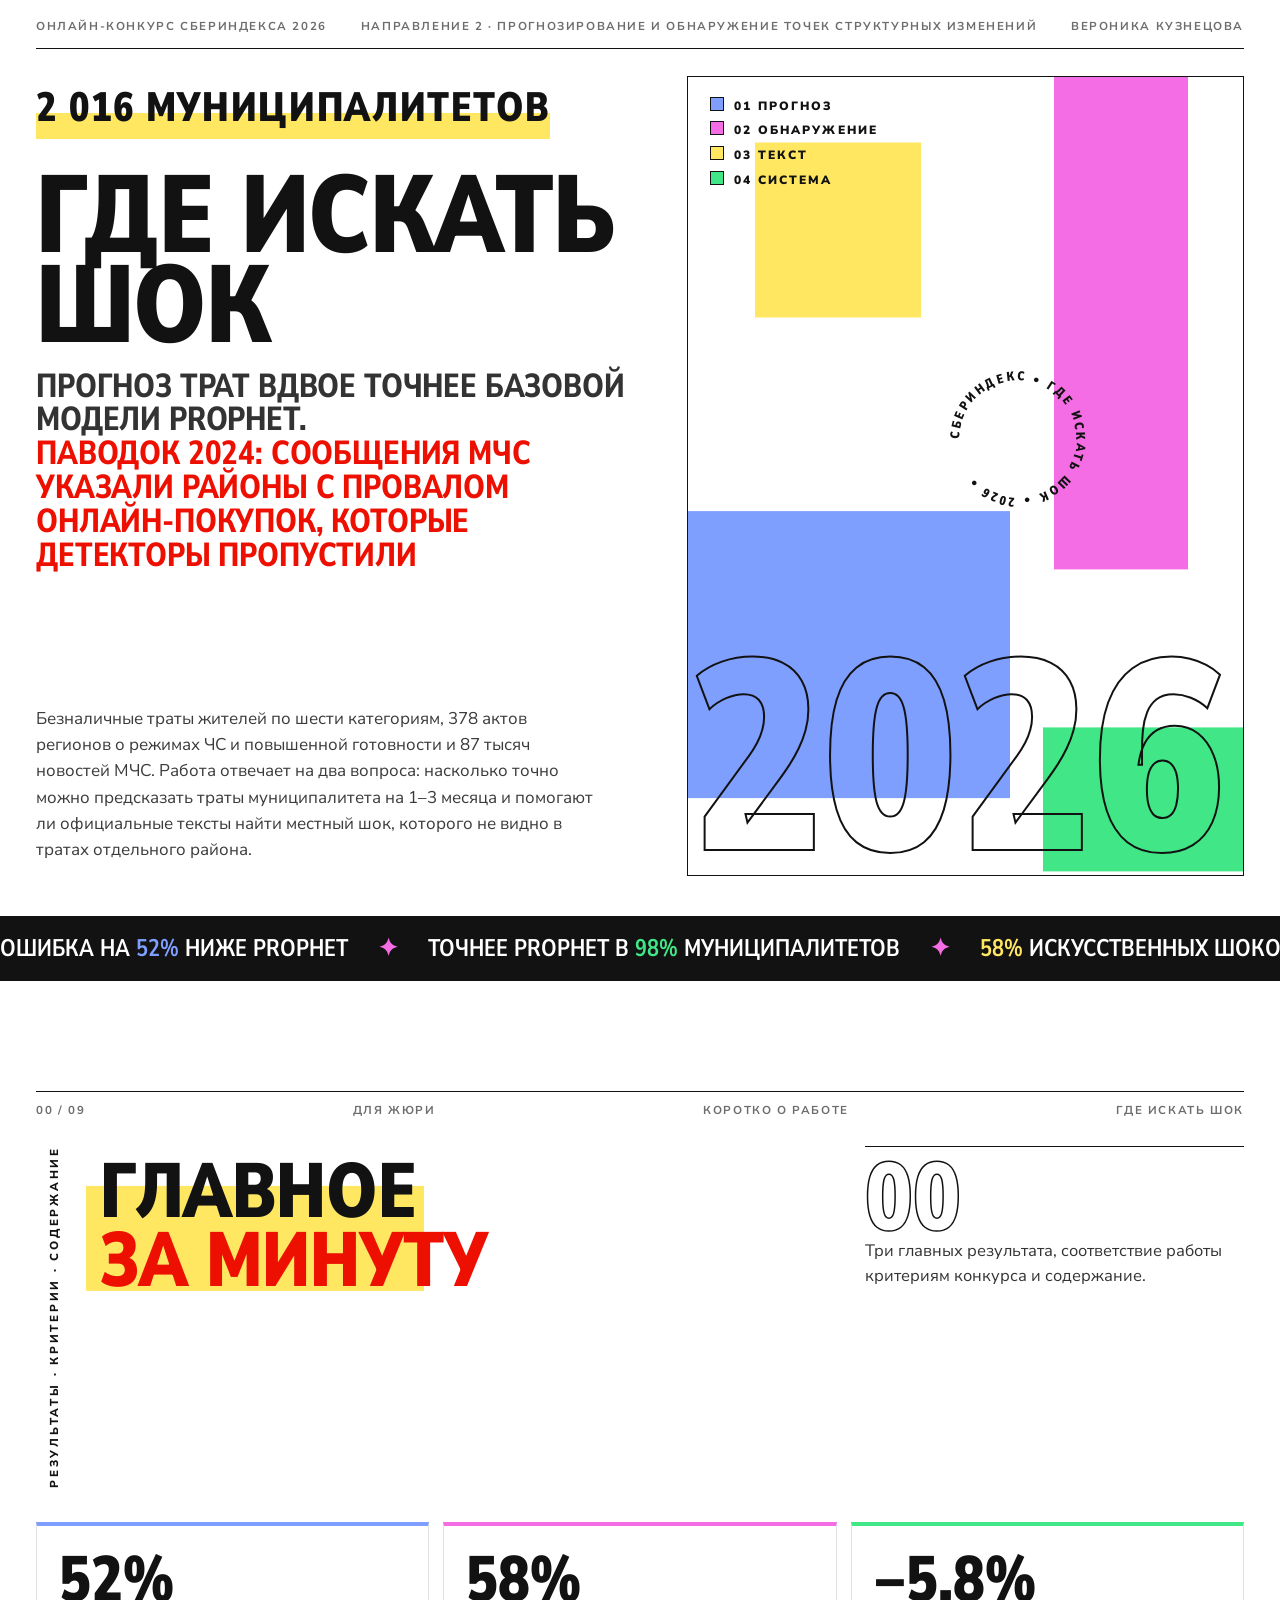
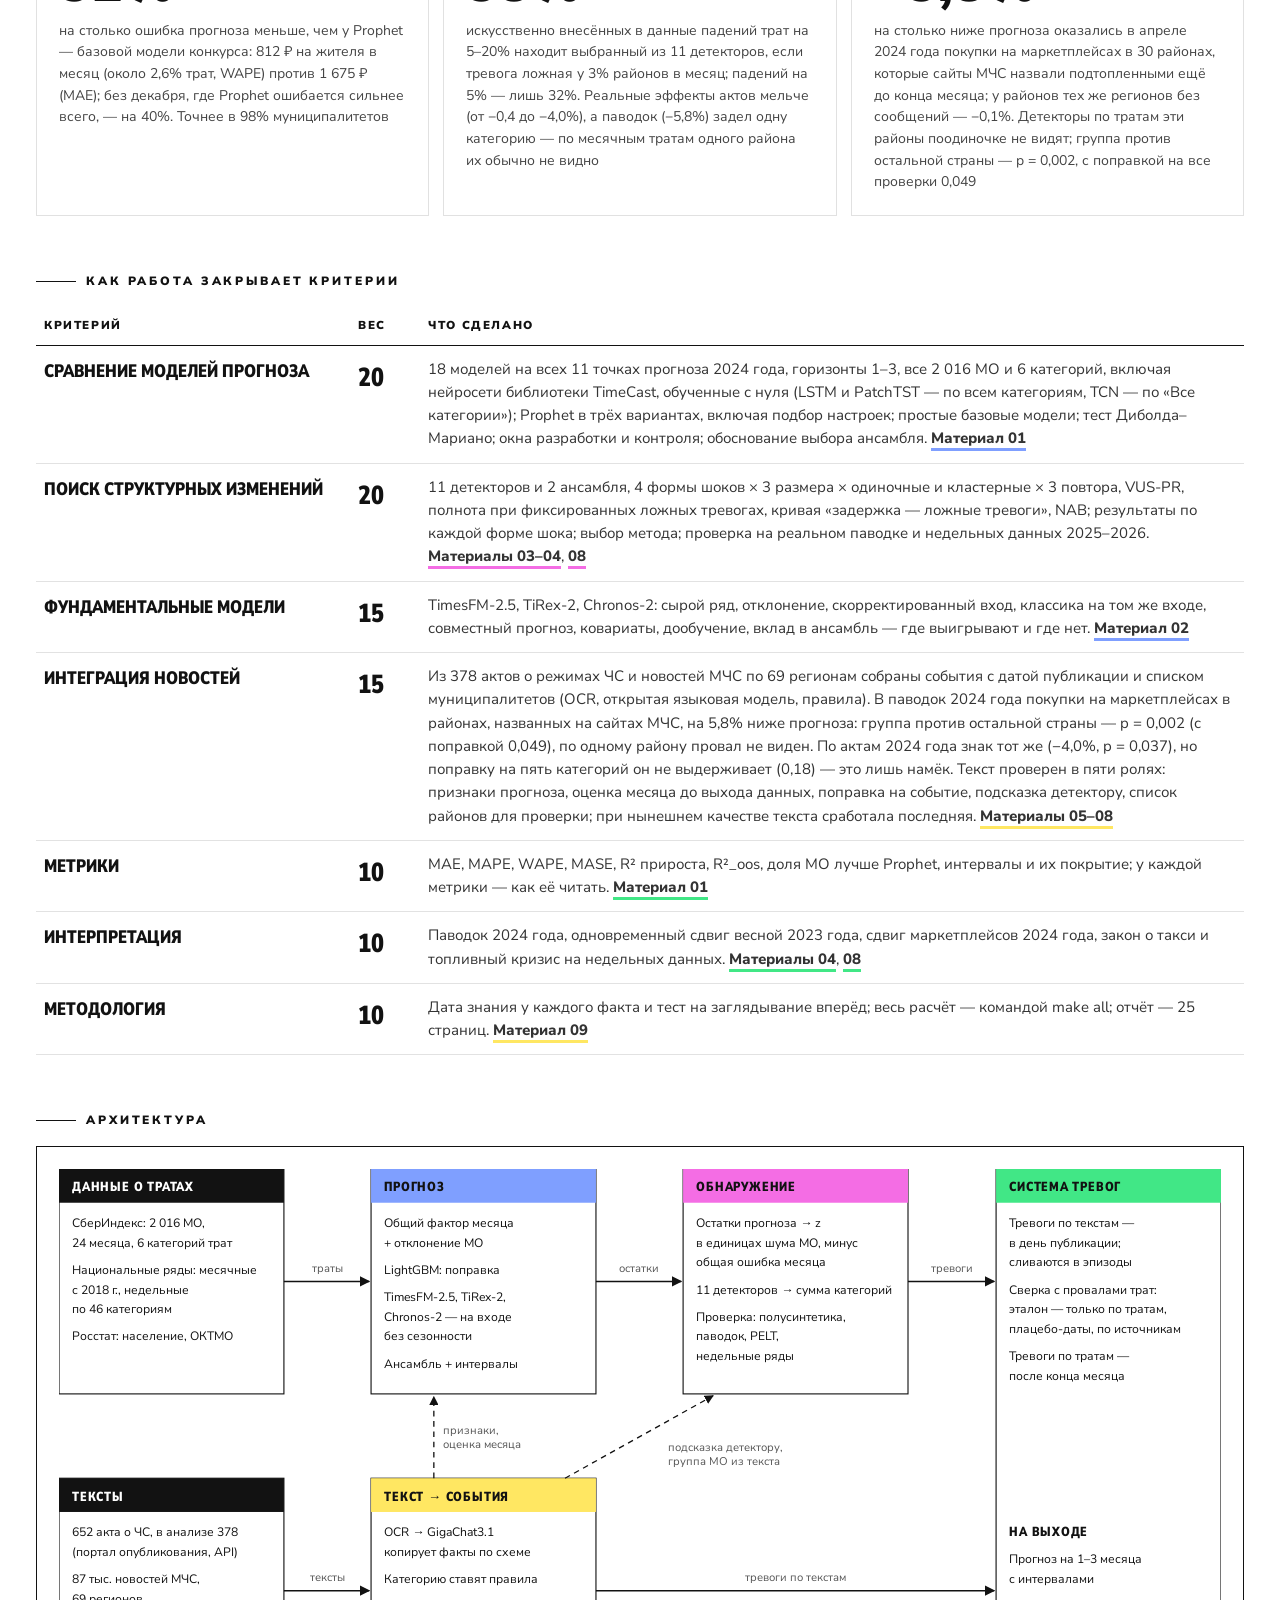
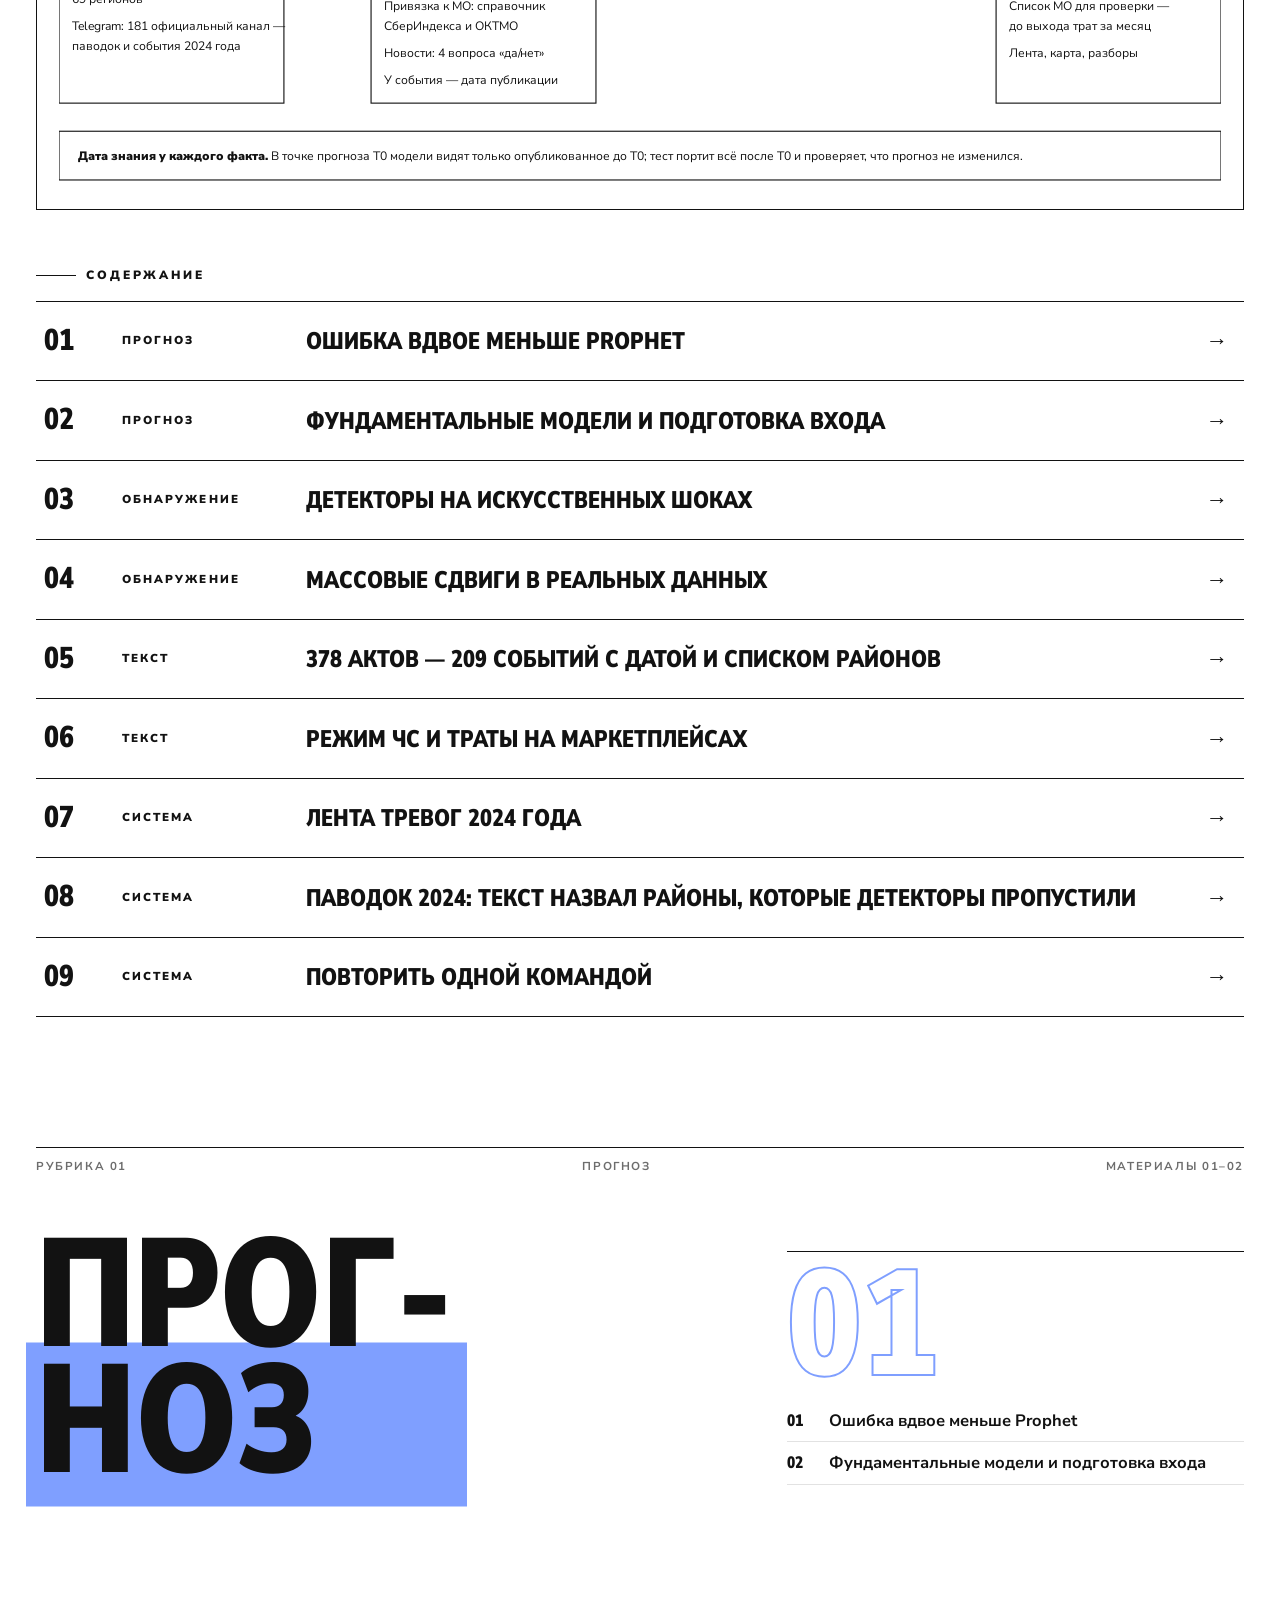
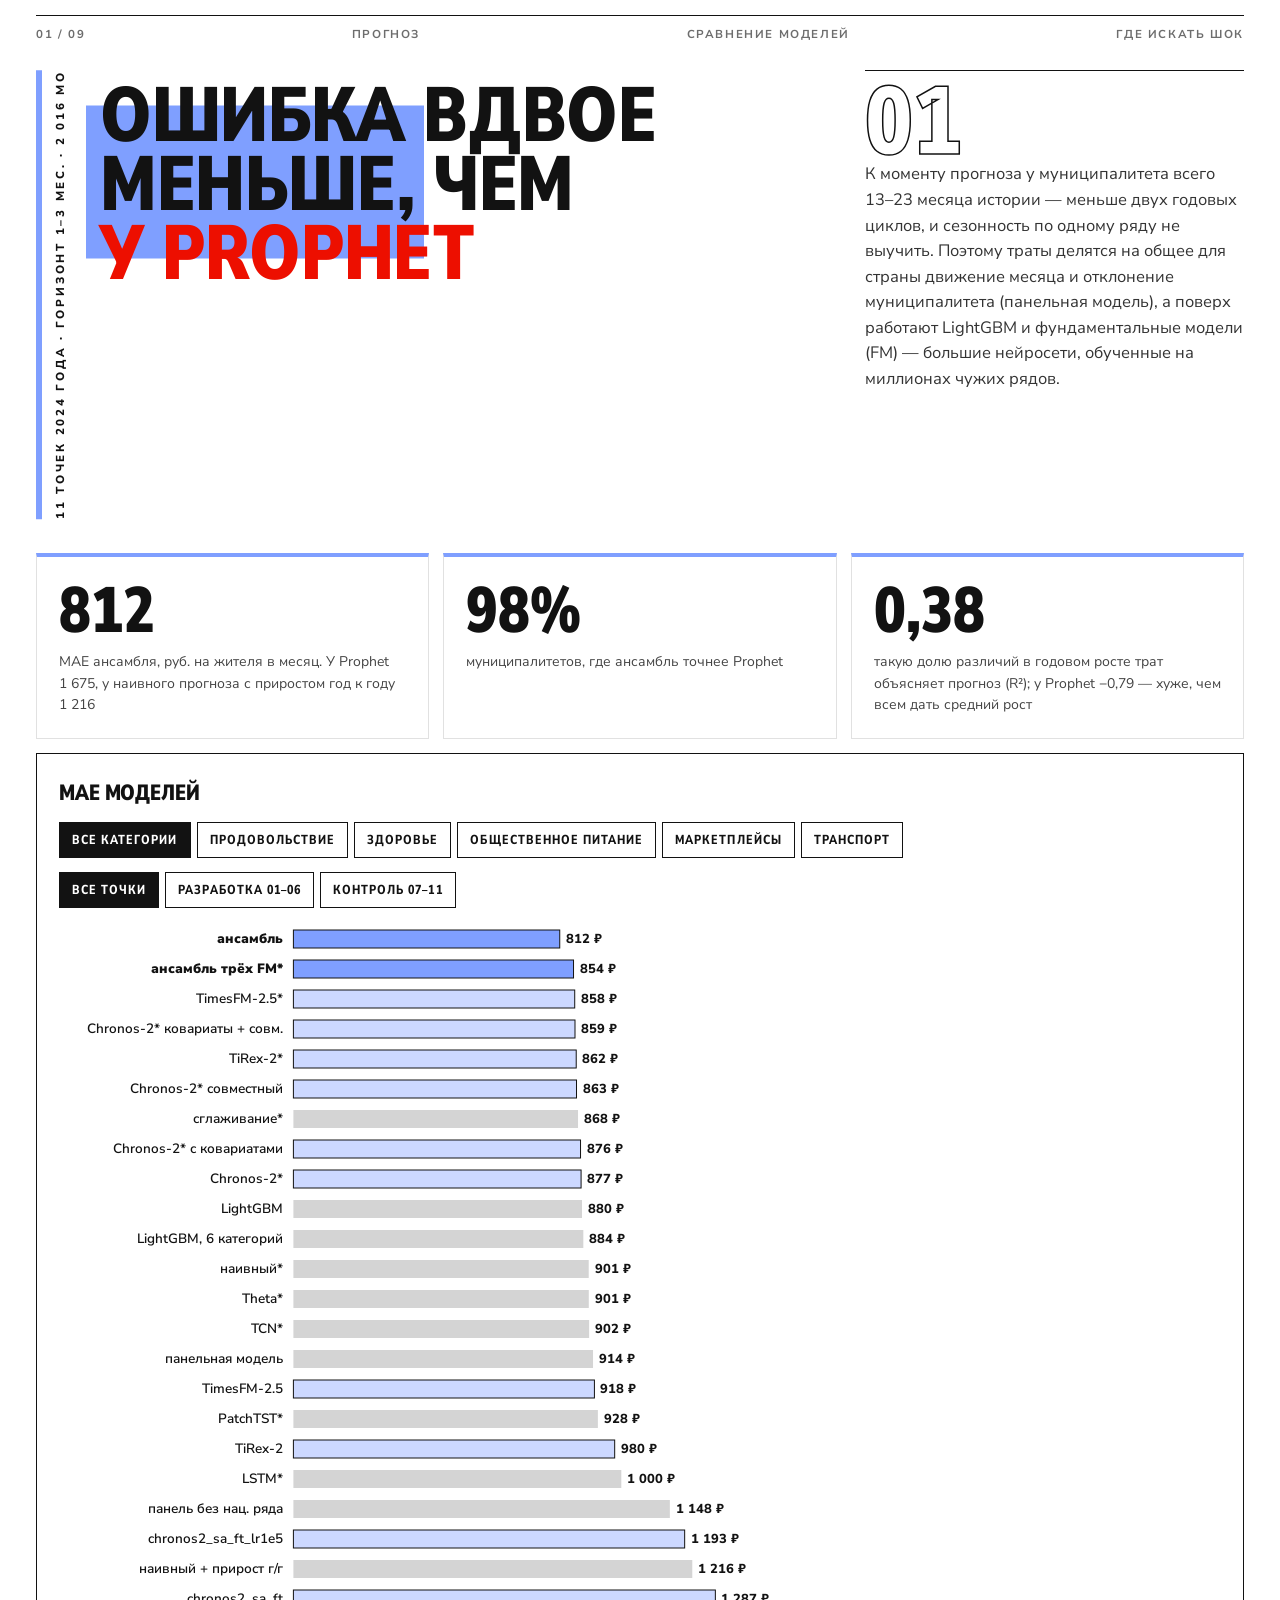
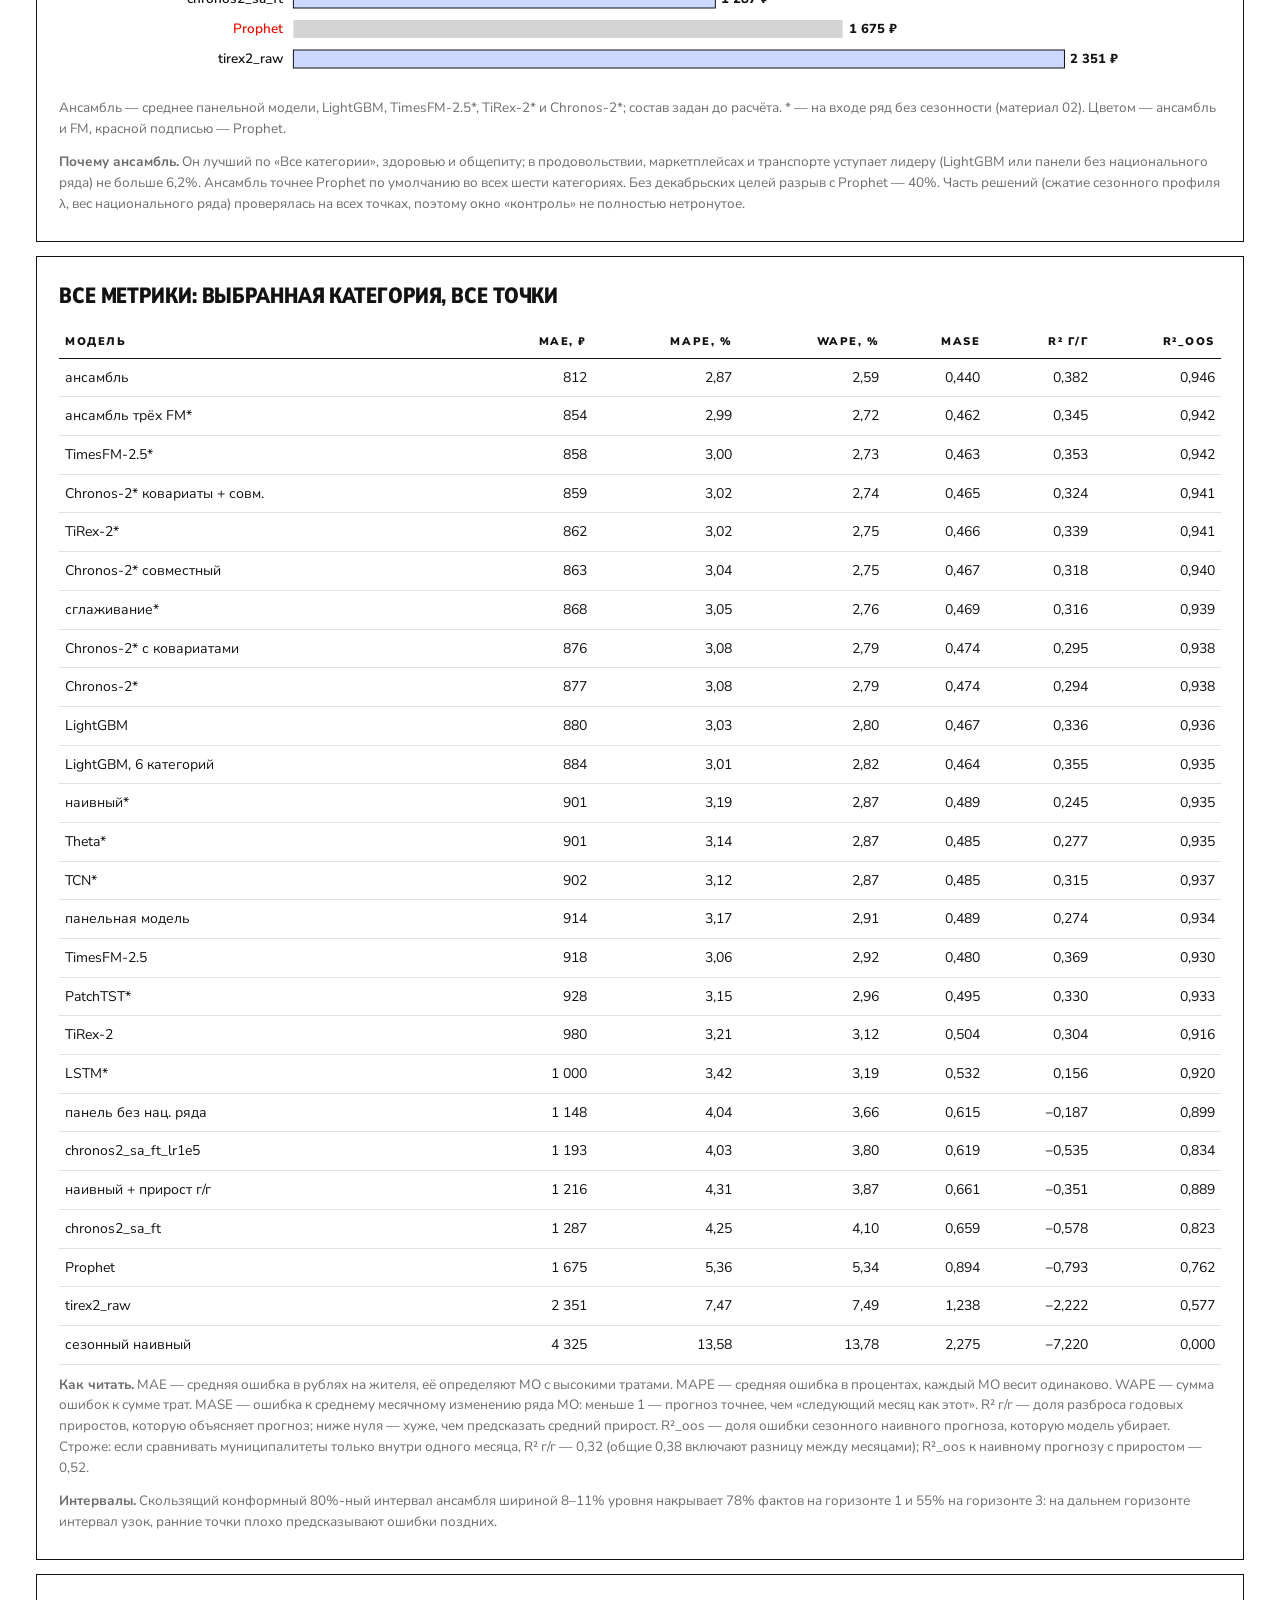
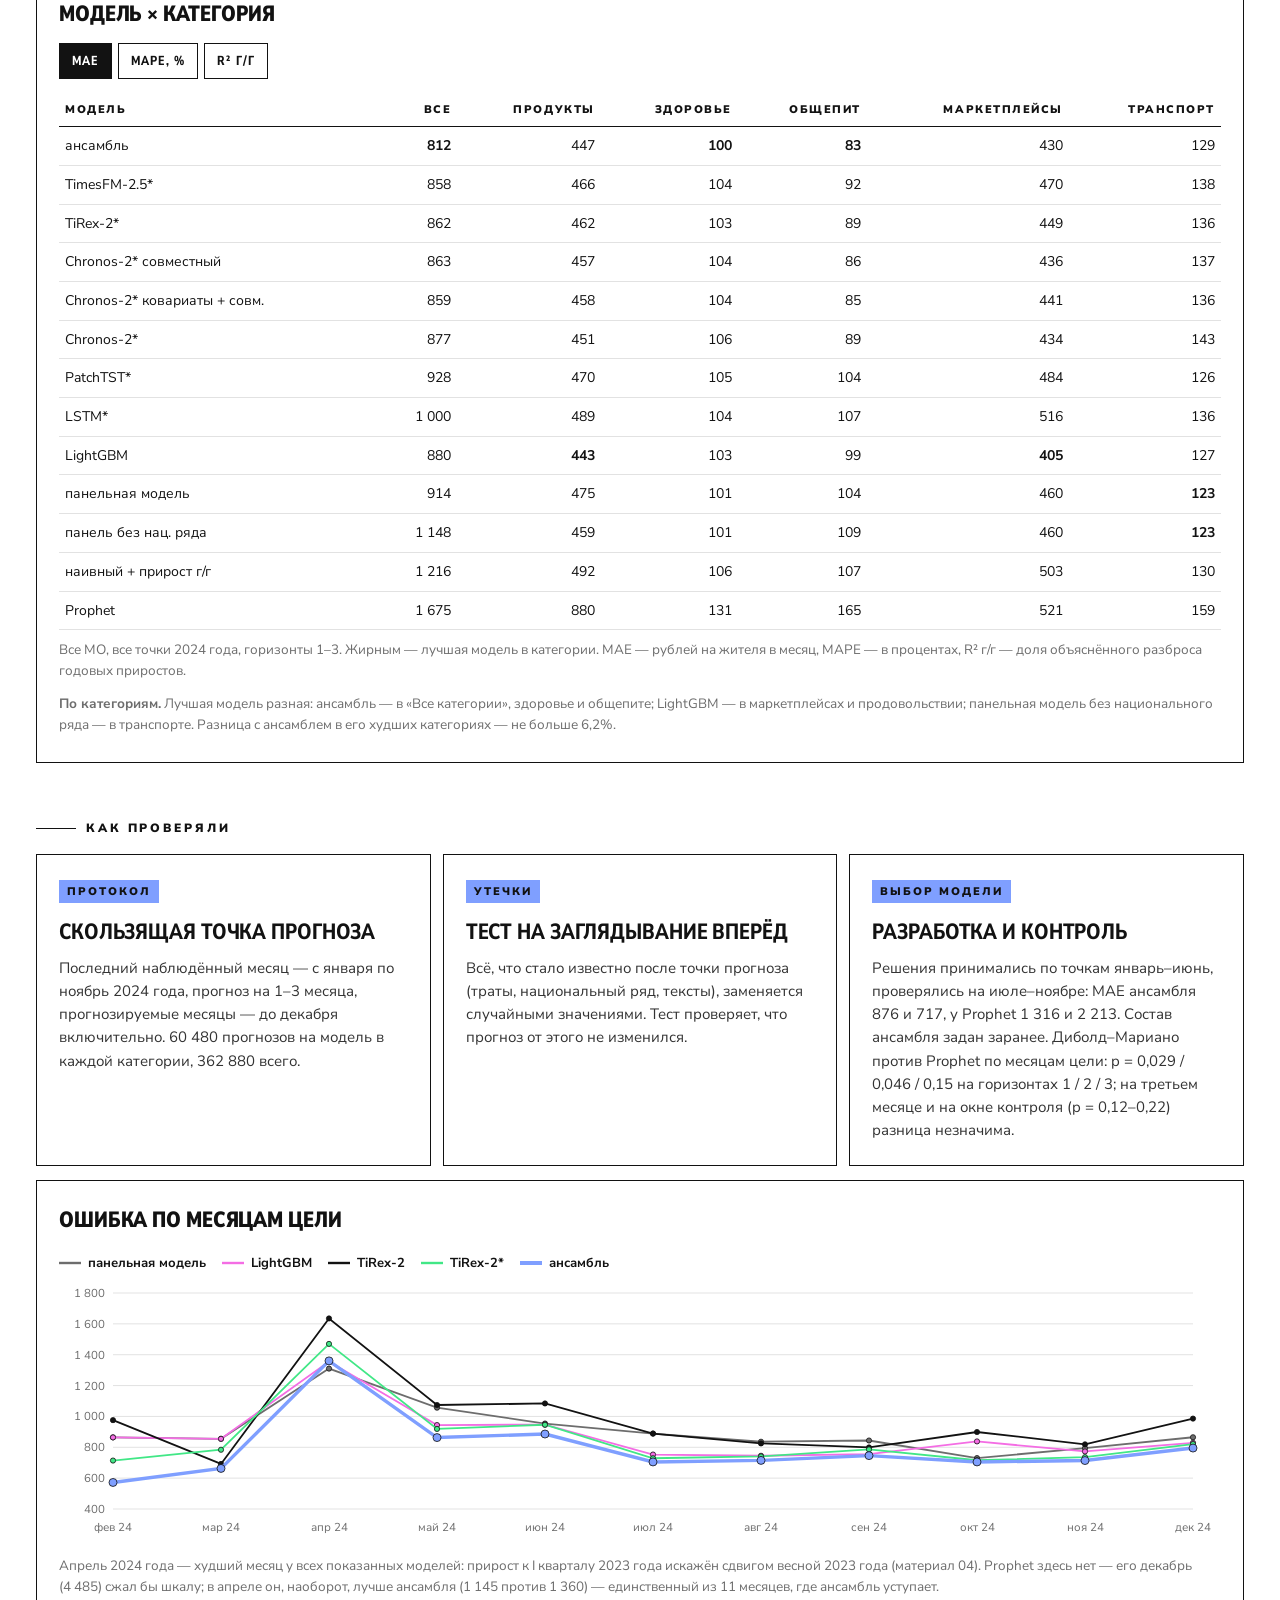
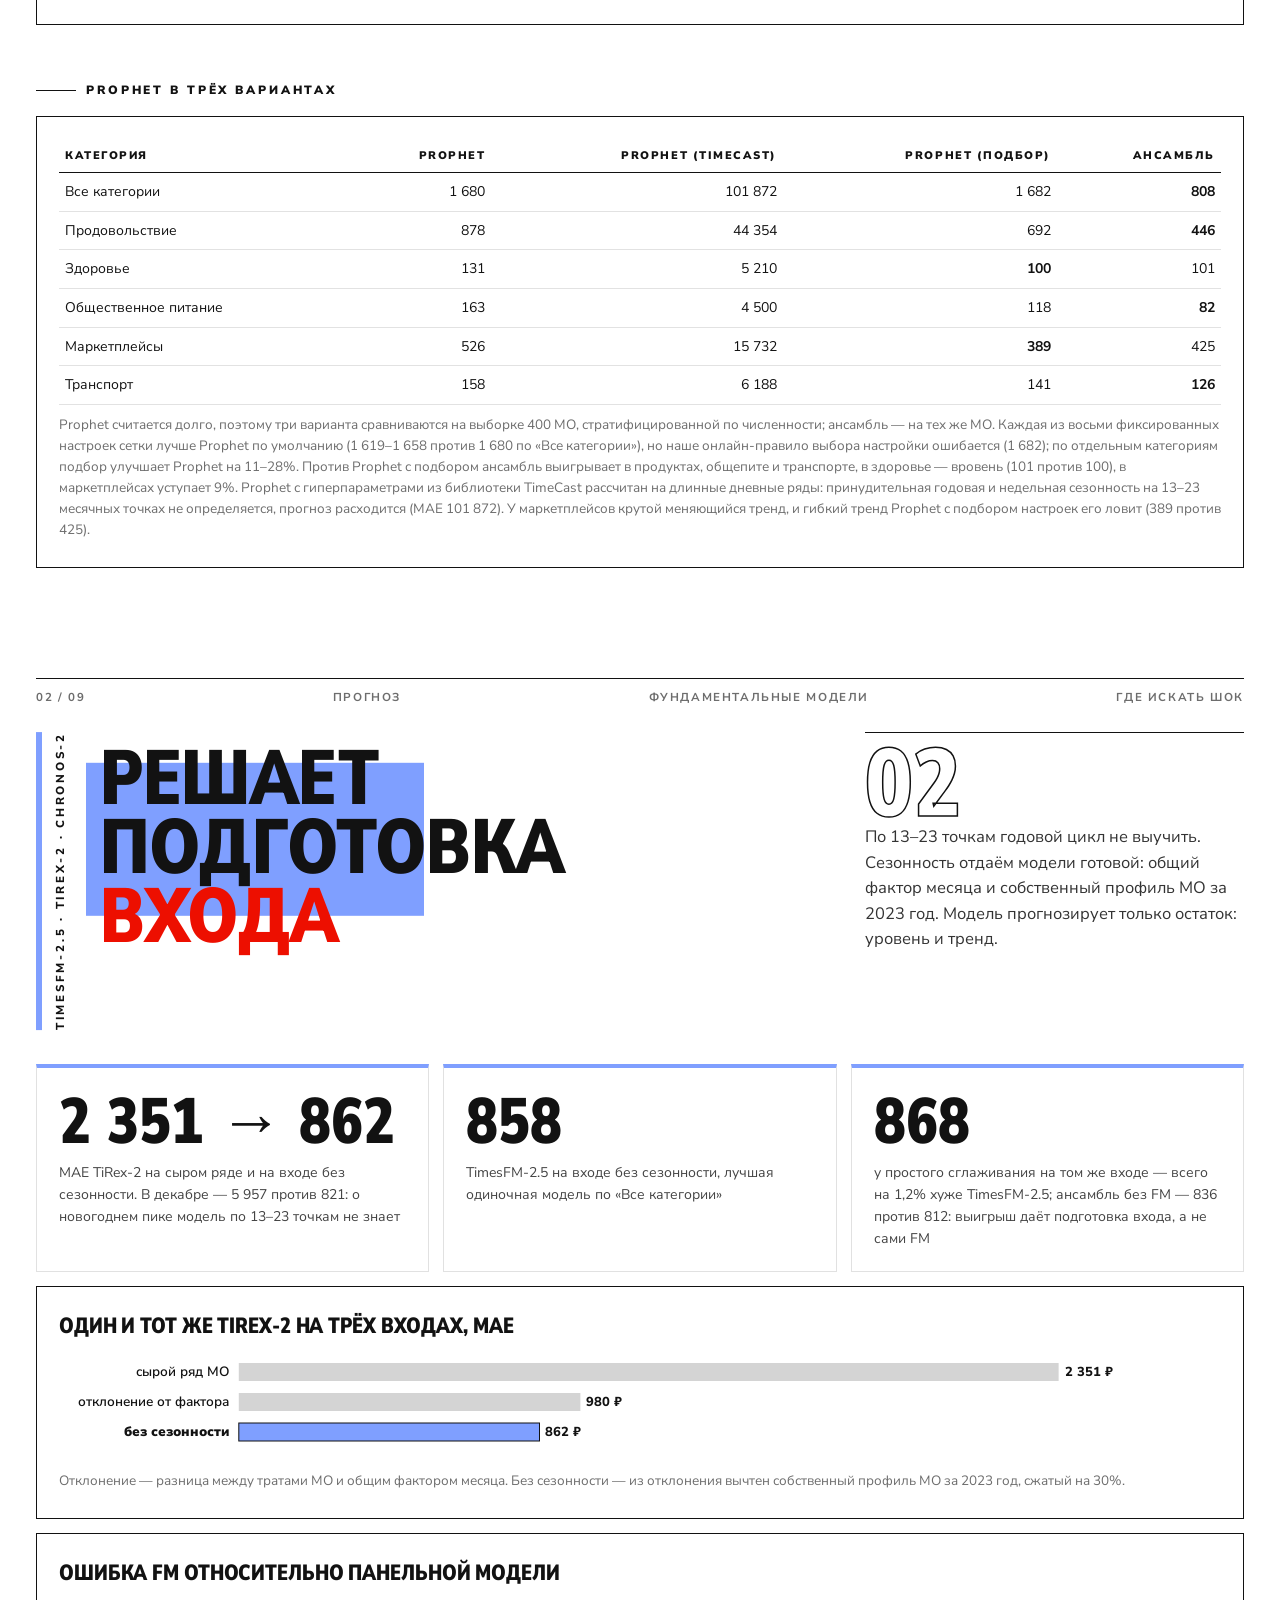
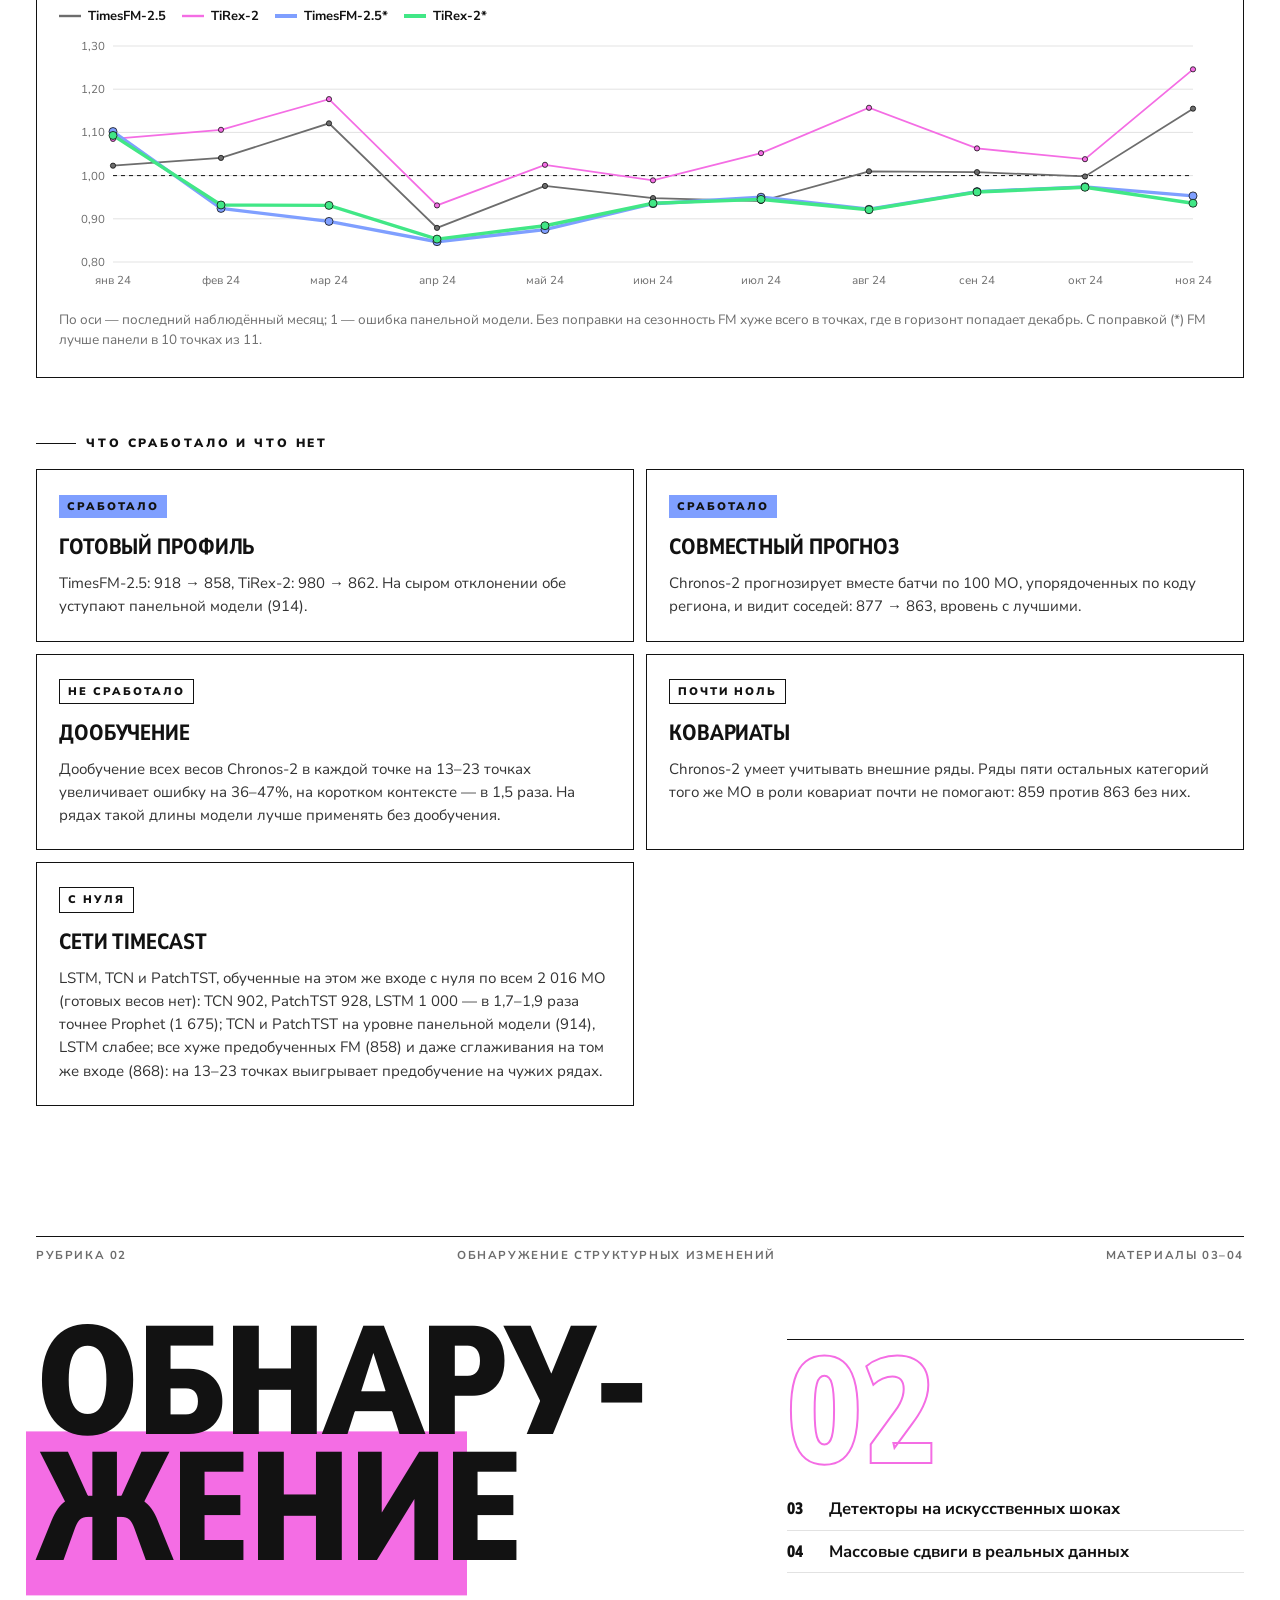
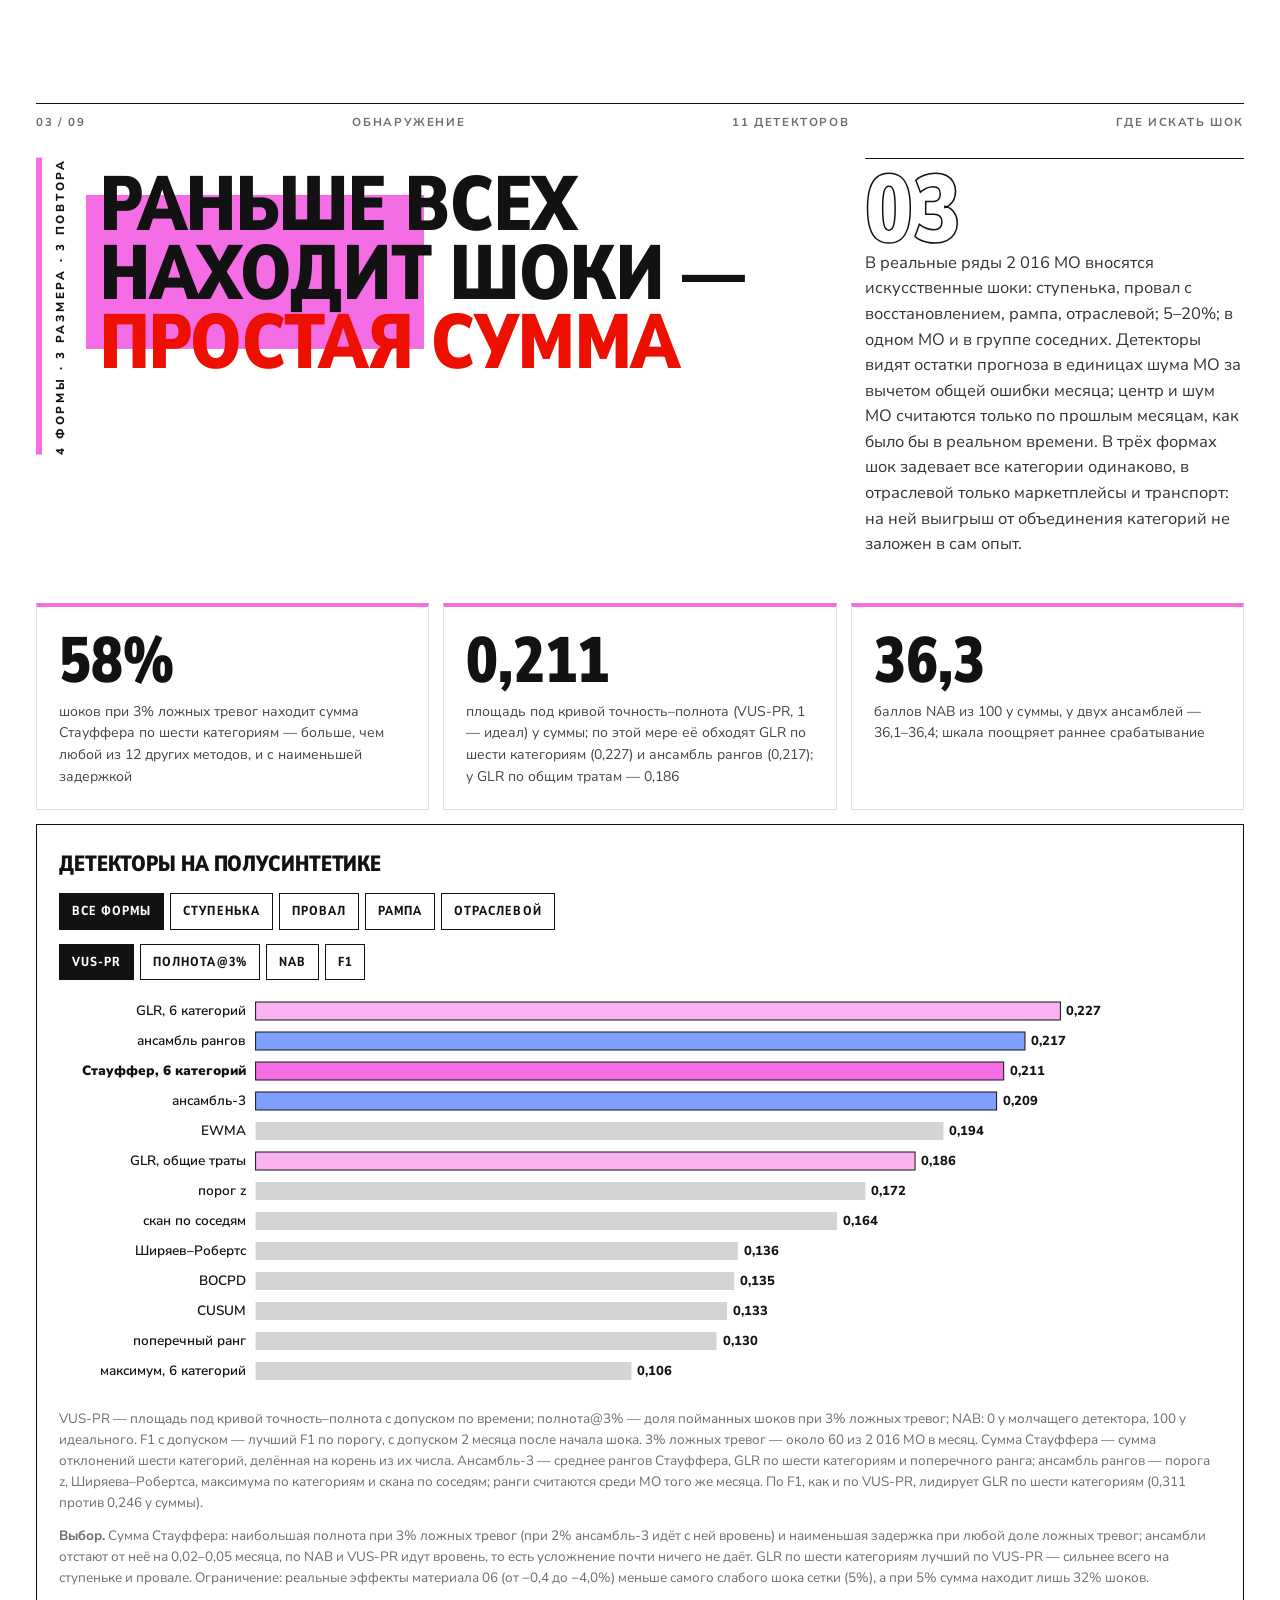
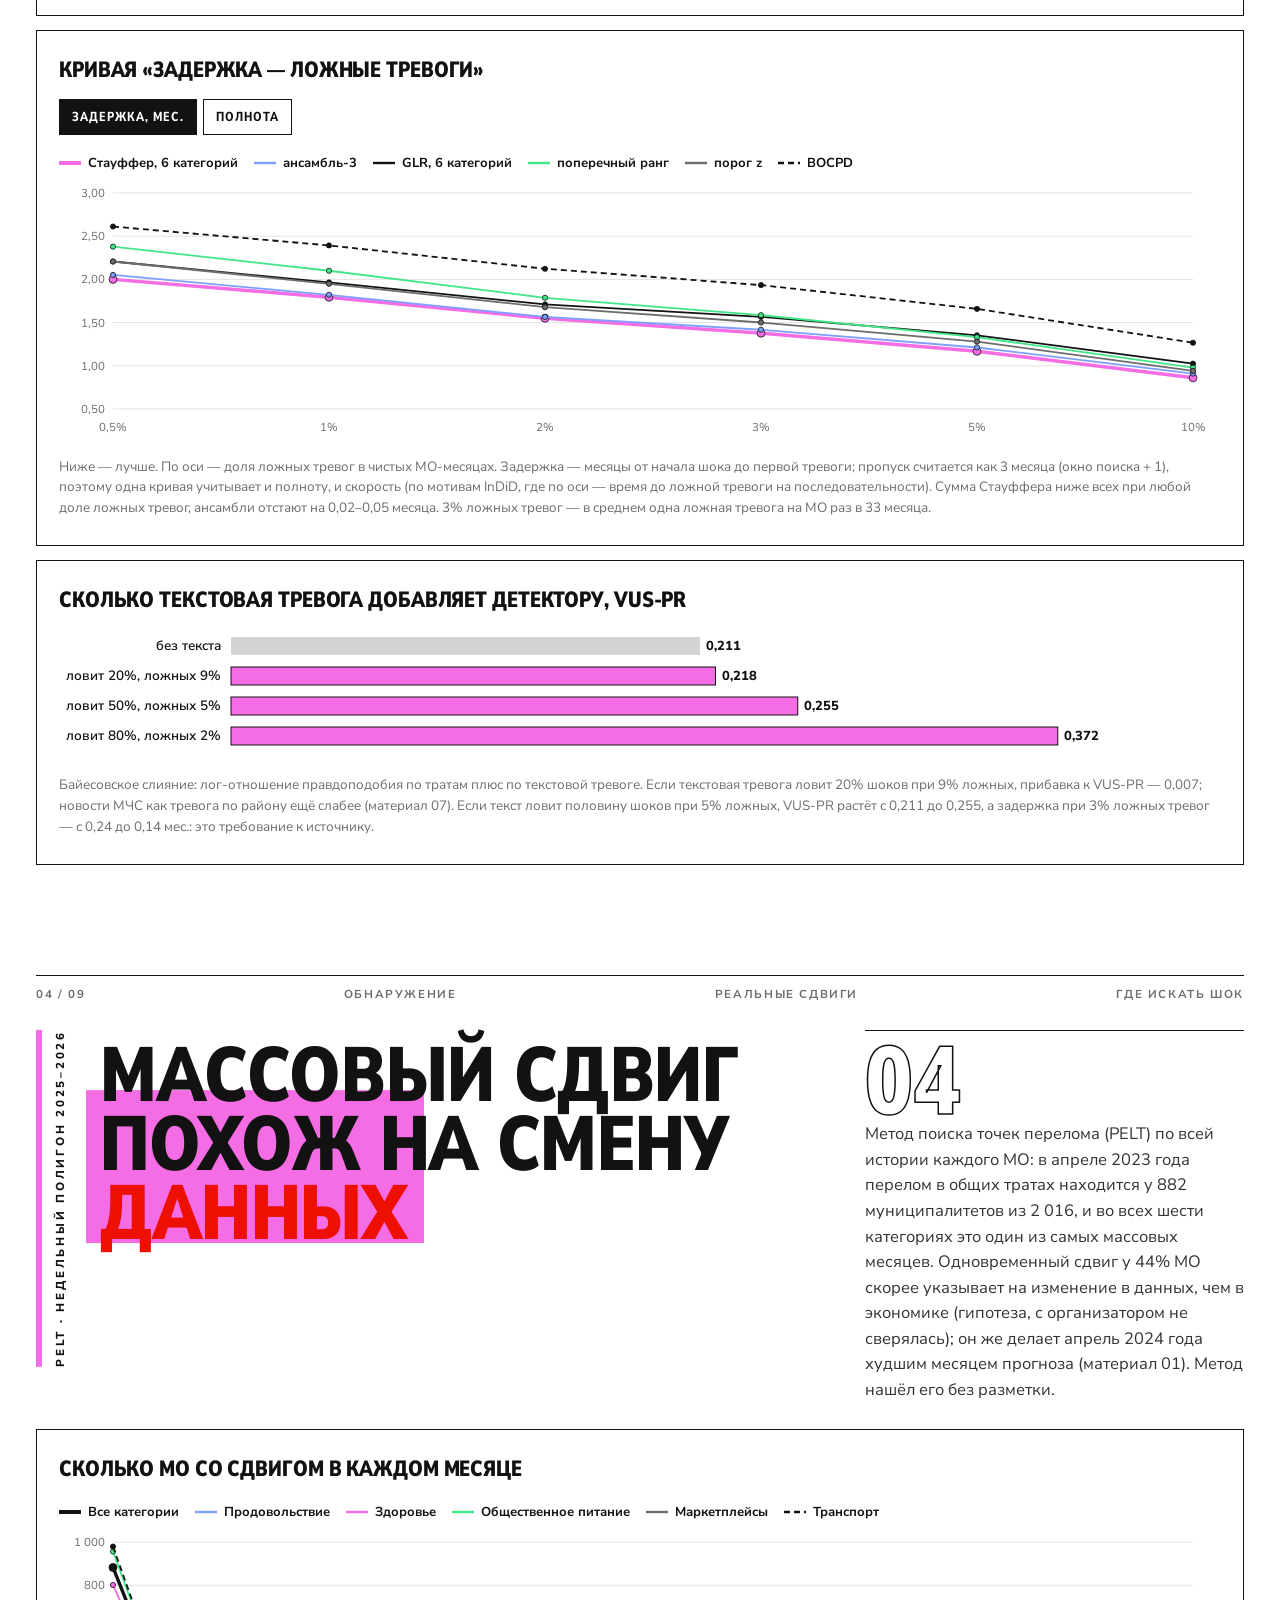
==== site/index.html @ 73d9db4b "Где искать шок: прогноз потребления в муниципалитетах и поиск местных шоков по данным СберИндекса и " ====
<!doctype html>
<html lang="ru">
<head>
<meta charset="utf-8">
<meta name="viewport" content="width=device-width, initial-scale=1">
<title>Где искать шок — прогноз потребления в муниципалитетах и поиск местных шоков по данным СберИндекса и официальным текстам</title>
<meta name="description" content="Прогноз безналичных расходов 2 016 муниципалитетов по данным СберИндекса, сравнение моделей и детекторов структурных изменений, официальные акты о ЧС и новости МЧС как указатель, где искать местный шок. Онлайн-конкурс СберИндекса 2026.">
<script>document.documentElement.classList.add('js')</script>
<style>@font-face{font-family:'Nunito Sans';src:url([data-uri]) format('truetype');font-weight:200 1000;font-stretch:75% 125%;font-display:swap}
:root{--ink:#121212;--red:#ED0F00;--pink:#F46DE4;--yellow:#FFE762;--blue:#7F9FFF;--green:#41E786;--ease:cubic-bezier(.2,.8,.2,1);--spring:cubic-bezier(.34,1.56,.64,1)}
*{box-sizing:border-box}
html,body{max-width:100%;overflow-x:clip}
html{scroll-behavior:smooth}
body{margin:0;background:#fff;color:var(--ink);font-family:'Nunito Sans',Arial,sans-serif;font-size:16.5px;line-height:1.55}
a{color:inherit}
.wrap{width:min(1240px,calc(100% - 72px));margin:0 auto}
.green{--c:var(--green)}.blue{--c:var(--blue)}.pink{--c:var(--pink)}.yellow{--c:var(--yellow)}
h1,h2,h3,h4,.cap{font-stretch:75%;text-transform:uppercase;font-weight:900;letter-spacing:-.005em;margin:0}
p{margin:0 0 12px;color:#333}
.meta-row{display:flex;justify-content:space-between;gap:16px;flex-wrap:wrap;font-size:11.5px;letter-spacing:.14em;text-transform:uppercase;font-weight:700;color:#6d6d6d;border-top:1px solid var(--ink);padding-top:10px}
.blabel{display:flex;align-items:center;gap:10px;font-size:12px;letter-spacing:.24em;text-transform:uppercase;font-weight:900;margin:56px 0 16px}
.blabel:before{content:"";width:40px;height:1px;background:var(--ink)}
.note{font-size:13.5px;color:#6d6d6d;margin-top:10px}
.progress{position:fixed;top:0;left:0;right:0;height:4px;z-index:40}
.progress i{display:block;height:100%;width:0;background:linear-gradient(90deg,var(--green),var(--blue),var(--pink),var(--yellow))}
.js [data-reveal]{opacity:0;transform:translateY(38px);transition:opacity .8s var(--ease),transform .8s var(--ease)}
.js [data-reveal].in{opacity:1;transform:none}
.js [data-reveal="stagger"],.js [data-reveal="spread"]{opacity:1;transform:none}
.js [data-reveal="stagger"]>*>*{opacity:0;transform:translateY(30px) scale(.97);transition:opacity .7s var(--ease),transform .7s var(--ease);transition-delay:calc(var(--d,0)*90ms + 80ms)}
.js [data-reveal="stagger"].in>*>*{opacity:1;transform:none}
.ml{display:block;overflow:visible;clip-path:inset(-0.6em -0.3em -0.06em -0.3em)}
.ml>span{display:block}
.js .ml>span{transform:translateY(105%);transition:transform 1s var(--ease);transition-delay:calc(var(--i,0)*110ms + 100ms)}
.js .in .ml>span,.js .ml>span.go{transform:none}
.ml.acc>span{color:var(--red)}
.pblock{position:absolute;background:var(--c);mix-blend-mode:multiply;transform:translateY(var(--py,0)) scaleX(0);transform-origin:left;transition:transform 1.2s var(--ease) .25s;pointer-events:none}
.in .pblock,.in>.pblock{transform:translateY(var(--py,0)) scaleX(1)}
/* обложка */
.cover-grid{display:grid;grid-template-columns:minmax(0,1.1fr) minmax(0,1fr);gap:3vw;margin-top:3vh;height:calc(100vh - 100px);max-height:980px;min-height:560px}
.cv-left{display:flex;flex-direction:column}
.cv-lead{margin-top:auto;padding-top:2.4vh;max-width:560px;font-size:min(17px,2.1vh);color:#3b3b3b}
.cv-art{position:relative;overflow:hidden;border:1px solid var(--ink)}
.cv-art .pblock{transform:translateY(var(--py,0)) scaleY(0);transform-origin:bottom}
.cv-art.in .pblock{transform:translateY(var(--py,0)) scaleY(1)}
.cv-num{position:absolute;right:18px;bottom:6px;font-stretch:75%;font-weight:900;font-size:min(30vh,300px);line-height:.8;color:transparent;-webkit-text-stroke:2px var(--ink)}
.cv-list{position:absolute;left:22px;top:20px;margin:0;padding:0;list-style:none;font-size:12px;letter-spacing:.18em;text-transform:uppercase;font-weight:900}
.cv-list li{display:flex;gap:10px;margin-bottom:6px}.cv-list b{display:inline-block;width:14px;height:14px;background:var(--c);border:1px solid var(--ink)}
.cv-badge{position:absolute;left:46%;top:36%}
@media(max-width:1000px){.cover-grid{grid-template-columns:1fr;height:auto;min-height:0}.cv-art{min-height:420px}.cv-lead{margin-top:24px}}
/* тикер, бейдж */
.ticker{background:var(--ink);color:#fff;overflow:hidden;margin-top:40px}
.tk-in{display:flex;gap:30px;width:max-content;padding:14px 0;animation:marquee 38s linear infinite;font-stretch:75%;text-transform:uppercase;font-size:24px;font-weight:700;white-space:nowrap}
.tk-in b{color:var(--yellow)}.tk-in em{font-style:normal;color:var(--green)}.tk-in u{text-decoration:none;color:var(--blue)}.tk-in i{font-style:normal;color:var(--pink)}
@keyframes marquee{to{transform:translateX(-33.333%)}}
.badge{width:150px;height:150px;animation:spin 18s linear infinite}
.badge text{font-size:17px;font-weight:900;letter-spacing:.2em;font-stretch:75%}
@keyframes spin{to{transform:rotate(360deg)}}
/* содержание и карта критериев */
.toc{list-style:none;margin:0;padding:0;border-top:1px solid var(--ink)}
.toc a{position:relative;display:grid;grid-template-columns:64px 170px 1fr 30px;gap:14px;align-items:center;padding:16px 8px;border-bottom:1px solid var(--ink);text-decoration:none;overflow:hidden}
.toc a:before{content:"";position:absolute;inset:0;background:var(--c);transform:scaleX(0);transform-origin:left;transition:transform .5s var(--ease);z-index:-1;mix-blend-mode:multiply}
.toc a:hover:before{transform:scaleX(1)}
.toc li{transition-delay:0s!important}
.toc .n{font-stretch:75%;font-weight:900;font-size:30px}
.toc .r{font-size:11.5px;letter-spacing:.18em;text-transform:uppercase;font-weight:900}
.toc .t{font-stretch:75%;text-transform:uppercase;font-weight:900;font-size:24px;line-height:1}
.toc .ar{transition:transform .4s var(--ease);font-size:22px}.toc a:hover .ar{transform:rotate(-45deg)}
.crit{width:100%;border-collapse:collapse;font-size:15px}
.crit th{text-align:left;font-size:11.5px;letter-spacing:.14em;text-transform:uppercase;font-weight:900;border-bottom:1px solid var(--ink);padding:10px 8px}
.crit td{border-bottom:1px solid #1212121f;padding:12px 8px;vertical-align:top;color:#333}
.crit td:first-child{font-stretch:75%;text-transform:uppercase;font-weight:900;color:var(--ink);font-size:18px;width:26%}
.crit td.w{font-stretch:75%;font-weight:900;font-size:26px;color:var(--ink);width:70px}
.crit a{font-weight:800;text-decoration:none;border-bottom:3px solid var(--c)}
/* открытие рубрики */
.rubric{position:relative;padding:130px 0 20px}
.rb-grid{display:grid;grid-template-columns:1.4fr .9fr;gap:40px;align-items:end;margin-top:26px}
.rb-word{position:relative}
.rb-word h2{position:relative;z-index:1;font-size:clamp(70px,12vw,190px);line-height:.82;padding-top:.2em}
.rb-word .pblock{left:-10px;bottom:4%;width:62%;height:58%;transform-origin:bottom;transform:translateY(var(--py,0)) scaleY(0)}
.rb-word.in .pblock,.in .rb-word .pblock{transform:translateY(var(--py,0)) scaleY(1)}
.rb-side{border-top:1px solid var(--ink);padding-top:14px}
.rb-num{display:block;font-stretch:75%;font-size:150px;line-height:.8;font-weight:900;color:transparent;-webkit-text-stroke:2px var(--c)}
.rb-side ol{margin:14px 0 0;padding-left:0;list-style:none}
.rb-side li{display:flex;gap:12px;padding:8px 0;border-bottom:1px solid #1212121f;font-weight:700}
.rb-side li b{font-stretch:75%;font-weight:900;min-width:30px}
/* разворот материала */
.spread{padding-top:110px}
.sh-grid{display:grid;grid-template-columns:34px 1.55fr .8fr;gap:30px;margin-top:26px;align-items:start}
.sh-vert{writing-mode:vertical-rl;transform:rotate(180deg);font-size:11.5px;letter-spacing:.24em;text-transform:uppercase;font-weight:800;border-right:6px solid var(--c);padding-right:10px;min-height:220px}
.sh-title{position:relative}
.sh-title h3{position:relative;z-index:1;font-size:clamp(44px,6vw,92px);line-height:.9;padding-top:.15em}
.sh-title .pblock{left:-14px;top:18%;width:46%;height:70%}
.sh-side{border-top:1px solid var(--ink);padding-top:14px}
.sh-num{display:block;font-stretch:75%;font-size:96px;line-height:.8;font-weight:900;color:transparent;-webkit-text-stroke:1.5px var(--ink)}
.js .spread .sh-side{opacity:0;transform:translateY(30px);transition:all .9s var(--ease) .5s}
.js .spread.in .sh-side{opacity:1;transform:none}
/* KPI */
.kpis{display:grid;grid-template-columns:repeat(auto-fit,minmax(220px,1fr));gap:14px;margin-top:34px}
.kpi{background:#fff;border:1px solid #1212121f;border-top:4px solid var(--c,var(--ink));padding:22px}
.kpi b{display:block;font-stretch:75%;font-size:64px;line-height:1;font-weight:900;white-space:nowrap}
.kpi>span{display:block;font-size:14px;color:#444;margin-top:8px}
.kpi b span{display:inline;font-size:inherit;color:inherit;margin:0}
/* карточки */
.cards{display:grid;grid-template-columns:repeat(3,minmax(0,1fr));gap:12px}
.card{background:#fff;border:1px solid var(--ink);padding:22px;transition:transform .35s var(--ease),box-shadow .35s var(--ease)}
.card:hover{transform:translate(-4px,-4px);box-shadow:8px 8px 0 var(--ink)}
.card h4{font-size:22px;font-weight:800;margin-bottom:8px}
.card p{margin:0;font-size:15px;color:#333}
.card .tag{display:inline-block;font-size:11px;letter-spacing:.18em;text-transform:uppercase;font-weight:900;padding:3px 8px;margin-bottom:12px;background:var(--c);mix-blend-mode:multiply}
.card.bad .tag{background:none;border:1px solid var(--ink)}
/* мини-сцены */
.sks{display:grid;grid-template-columns:repeat(3,minmax(0,1fr));gap:10px;margin-top:34px}
.sk{display:grid;grid-template-columns:150px minmax(0,1fr);background:#fff;border:1px solid var(--ink);transition:transform .35s var(--ease),box-shadow .35s var(--ease)}
.sk:hover{transform:translate(-4px,-4px);box-shadow:8px 8px 0 var(--ink)}
.sk-vis{position:relative;background:var(--c);border-right:1px solid var(--ink);padding:26px 12px 10px;display:flex;align-items:center}
.sk-n{position:absolute;left:10px;top:5px;font-stretch:75%;font-weight:900;font-size:16px}
.sk-vis svg{width:100%;height:auto;overflow:visible}
.sk-body{padding:14px 16px 16px}.sk-body h4{font-size:19px;margin-bottom:6px}.sk-body p{margin:0;font-size:13.5px;line-height:1.42}
.sk .ln{fill:none;stroke:var(--ink);stroke-width:3.2;stroke-linejoin:round;stroke-linecap:round;stroke-dasharray:1;stroke-dashoffset:1;transition:stroke-dashoffset 1.6s var(--ease) .3s}
.sk .ln.w{stroke:#fff}
.sk .bar{fill:var(--ink);transform-box:fill-box;transform-origin:bottom;transform:scaleY(0);transition:transform .9s var(--spring) calc(var(--b,0)*120ms + .3s)}
.sk .pt{fill:var(--ink);transform-box:fill-box;transform-origin:center;transform:scale(0);transition:transform .5s var(--spring) .9s}
.in .sk .ln{stroke-dashoffset:0}.in .sk .bar{transform:none}.in .sk .pt{transform:none;animation:skpulse 2s ease-in-out infinite 2.4s}
@keyframes skpulse{50%{transform:scale(1.35)}}
/* графики */
.chart{background:#fff;border:1px solid var(--ink);padding:22px 22px 14px;margin-top:14px}
.chart h4{font-size:22px;margin-bottom:12px}
.chart svg text{font-family:'Nunito Sans',Arial,sans-serif;fill:var(--ink)}
.chart svg .mu{fill:#6d6d6d}
.chart svg .bw{transform-box:fill-box;transform-origin:left;transform:scaleX(0);transition:transform 1s var(--ease) calc(var(--b,0)*45ms)}
.in .chart svg .bw,.chart.in svg .bw{transform:none}
.controls{display:flex;flex-wrap:wrap;gap:6px;margin:4px 0 14px}
.controls button,.controls select{font:inherit;font-size:13px;font-weight:800;letter-spacing:.08em;text-transform:uppercase;font-stretch:75%;padding:7px 12px;border:1px solid var(--ink);background:#fff;color:var(--ink);cursor:pointer;border-radius:0}
.controls button.on{background:var(--ink);color:#fff}
.controls button:hover{box-shadow:4px 4px 0 var(--c,var(--ink));transform:translate(-2px,-2px)}
.tip{position:fixed;pointer-events:none;background:var(--ink);color:#fff;padding:8px 10px;font-size:13px;max-width:320px;opacity:0;transition:opacity .08s;z-index:60}
table.t{width:100%;border-collapse:collapse;font-size:14px}
table.t th{text-align:left;font-size:11px;letter-spacing:.14em;text-transform:uppercase;font-weight:900;border-bottom:1px solid var(--ink);padding:8px 6px}
table.t td{border-bottom:1px solid #1212121f;padding:8px 6px;vertical-align:top}
table.t td.n,table.t th.n{text-align:right;font-variant-numeric:tabular-nums;white-space:nowrap}
.scroll-x{overflow-x:auto}
/* плашка и кнопки */
.plate{background:var(--ink);color:#fff;padding:36px 44px;margin-top:40px;position:relative}
.plate p{margin:0;font-stretch:75%;text-transform:uppercase;font-size:30px;line-height:1.12;font-weight:800;color:#fff}
.plate ul{margin:18px 0 0;padding:0;list-style:none;columns:2;column-gap:40px}
.plate li{break-inside:avoid;padding:10px 0;border-top:1px solid #ffffff33;color:#ddd;font-size:15px}
.plate li b{display:block;color:#fff;font-stretch:75%;text-transform:uppercase;font-size:19px}
.plate .star{position:absolute;right:26px;top:-26px;width:52px;height:52px;background:var(--c);clip-path:polygon(50% 0,61% 35%,98% 35%,68% 57%,79% 91%,50% 70%,21% 91%,32% 57%,2% 35%,39% 35%)}
.cta{display:inline-flex;gap:14px;margin:36px 12px 0 0;background:var(--ink);color:#fff;text-decoration:none;padding:18px 26px;font-stretch:75%;text-transform:uppercase;letter-spacing:.08em;font-size:18px;font-weight:900;transition:background .3s}
.cta:hover{background:var(--red)}
.cta.ghost{background:#fff;color:var(--ink);border:1px solid var(--ink)}.cta.ghost:hover{background:var(--c,var(--yellow))}
pre.cmd{font-family:Menlo,'SF Mono',Consolas,'Liberation Mono','DejaVu Sans Mono',monospace;background:#fff;border:1px solid var(--ink);border-left:6px solid var(--c);padding:18px 20px;font-size:14px;line-height:1.6;overflow-x:auto;white-space:pre}
/* лента тревог */
.feed{display:grid;gap:10px;margin-top:10px}
.ep{background:#fff;border:1px solid #1212121f;border-left:6px solid #1212121f;padding:12px 16px;display:grid;grid-template-columns:1fr 150px;gap:6px 16px}
.ep.hit{border-left-color:var(--red)}.ep.act{border-left-color:var(--c)}
.ep .t{font-weight:800}.ep .s{color:#6d6d6d;font-size:13.5px}
.ep .p{font-stretch:75%;font-weight:900;font-size:30px;line-height:1;text-align:right}
.ep .lb{font-size:11px;letter-spacing:.14em;text-transform:uppercase;font-weight:800;color:#6d6d6d;text-align:right}
.ep .hitlab{color:var(--red);font-weight:800;font-size:13px;text-align:right}
/* пошаговый разбор при прокрутке */
.scrolly{display:grid;grid-template-columns:.8fr 1.2fr;gap:50px;margin-top:40px}
.step{min-height:62vh;display:flex;align-items:center}
.step-in{background:#fff;border:1px solid #1212121f;border-left:6px solid var(--c);padding:28px;transition:opacity .5s,transform .5s var(--ease)}
.step-in .d{font-stretch:75%;font-weight:900;font-size:40px;line-height:1;text-transform:uppercase}
.js .step:not(.on) .step-in{opacity:.35;transform:scale(.96)}
.sc-sticky{position:sticky;top:4vh;max-height:92vh;display:flex;align-items:center}
.sc-sticky .chart{width:100%}
/* финал */
.final{position:relative;padding:150px 0 60px}
.final h2{position:relative;z-index:1;font-size:clamp(70px,13vw,210px);line-height:.82;padding-top:.2em}
.final .pblock{left:-10px;bottom:12%;width:55%;height:38%}
footer{border-top:1px solid var(--ink);padding:18px 0 60px;font-size:13px;color:#6d6d6d}
footer .wrap{display:flex;justify-content:space-between;gap:20px;flex-wrap:wrap}
footer a{font-weight:800;color:var(--ink);text-decoration:none}
@media(max-width:1000px){.sh-grid{grid-template-columns:24px 1fr}.sh-side{grid-column:2}.cards,.sks{grid-template-columns:1fr 1fr}.scrolly{display:flex;flex-direction:column}.sc-sticky{position:relative}.rb-grid{grid-template-columns:1fr}.plate ul{columns:1}.toc a{grid-template-columns:50px 1fr 24px}.toc .r{display:none}}
@media(max-width:760px){.wrap{width:calc(100% - 32px)}.cards,.sks{grid-template-columns:1fr}.sk{grid-template-columns:118px 1fr}.kpi b{font-size:48px}.meta-row{font-size:10px}.ep{grid-template-columns:1fr}.ep .p,.ep .lb,.ep .hitlab{text-align:left}.plate{padding:28px 22px}.plate p{font-size:24px}.crit td:first-child{width:auto}.crit td.w{width:44px}.step{min-height:auto;padding:14px 0}.rb-num{font-size:100px}}
@media(min-width:1600px){.wrap{width:min(1560px,calc(100% - 120px))}body{font-size:18px}}
@media(prefers-reduced-motion:reduce){*{animation:none!important;transition:none!important}.js [data-reveal],.js [data-reveal] *,.js .ml>span{opacity:1!important;transform:none!important}.chart svg .bw{transform:none!important}}
@media print{.feed .ep:nth-child(n+9){display:none}.chart,.kpi,.card,.ep,.step,.sk,table.t tr{break-inside:avoid}.js .step:not(.on) .step-in{opacity:1!important;transform:none!important}.print-only{display:block!important}.swipe{display:none!important}.js [data-reveal],.js [data-reveal="stagger"]>*>*,.js .ml>span,.js .spread .sh-side{opacity:1!important;transform:none!important}.pblock{transform:none!important}.chart svg .bw{transform:none!important}.progress,.ticker{display:none}.cover-grid{height:auto;min-height:0}.step{min-height:auto}.sc-sticky{position:relative}.badge{animation:none}}
.fin-by{position:relative;margin:28px 0 0;font-size:13px;letter-spacing:.14em;text-transform:uppercase;font-weight:800}
.chart .note+.note{margin-top:6px}
@media(max-width:760px){.cv-art{display:none}.crit tr{display:grid;grid-template-columns:1fr 44px;border-bottom:1px solid #1212121f}.crit tr:first-child{display:none}
.crit td{border:0;padding:10px 0 4px}.crit td:nth-child(3){grid-column:1/-1;padding:0 0 12px}
table.wk tr{display:grid;grid-template-columns:auto 1fr auto auto;gap:0 10px;border-bottom:1px solid #1212121f;padding:8px 0}table.wk tr:first-child{display:none}
table.wk td{border:0;padding:0}table.wk td:nth-child(5){grid-column:1/-1;color:#444}}
.scroll-x table.t:not(.wk){min-width:600px}.scroll-x table.t:not(.wk) td:first-child{white-space:nowrap}
.print-only{display:none}.swipe{display:none;font-size:12px;letter-spacing:.06em;color:#6d6d6d;margin:0 0 8px}
@media(max-width:760px){.swipe{display:block}}
.note a{color:inherit}
table.t .mu{color:#8a8a8a}table.t a{color:inherit}
.arch{margin-top:14px;border:1px solid var(--ink);padding:22px;background:#fff}.arch svg{display:block;width:100%;height:auto}
.arch svg .a-hd{font-stretch:75%}.arch-m{display:none}
.am{border:1px solid var(--ink);border-top:6px solid var(--c,var(--ink));padding:12px 14px;margin-bottom:10px}.am h5{margin:0 0 4px;font-stretch:75%;font-weight:900;text-transform:uppercase;font-size:16px}
.am p{margin:0;font-size:14px}.am .in-from{margin-top:6px;font-size:12px;color:#6d6d6d}
@media(max-width:760px){.arch{padding:0;border:0}.arch svg{display:none}.arch-m{display:block}}
.cards.c2{grid-template-columns:repeat(2,minmax(0,1fr))}@media(max-width:760px){.cards.c2{grid-template-columns:1fr}}
</style>
</head>
<body>
<div class="progress"><i></i></div>

<header class="cover" id="top"><div class="wrap">
  <div class="meta-row" style="border:0;border-bottom:1px solid #121212;padding:18px 0 12px"><span>Онлайн-конкурс СберИндекса 2026</span><span>Направление 2 · прогнозирование и обнаружение точек структурных изменений</span><span>Вероника Кузнецова</span></div>
  <div class="cover-grid">
    <div class="cv-left">
      <div class="cap" style="font-size:max(18px,min(3.2vw,5.2vh,54px));letter-spacing:.04em"><span class="ml"><span style="--i:0;background:linear-gradient(transparent 58%,var(--yellow) 58%);display:inline-block">2 016 муниципалитетов</span></span></div>
      <h1 style="line-height:.82;padding-top:.3em"><span class="ml"><span style="--i:0">Где искать</span></span><span class="ml"><span style="--i:1">шок</span></span></h1>
      <p class="cap" style="font-size:max(22px,min(2.6vw,4vh,48px));line-height:1.02;font-weight:800;margin:2vh 0 0"><span class="ml"><span style="--i:2">Прогноз трат вдвое точнее базовой модели Prophet.</span></span><span class="ml acc"><span style="--i:3">Паводок 2024: сообщения МЧС указали районы с провалом онлайн-покупок, которые детекторы пропустили</span></span></p>
      <p class="cv-lead">Безналичные траты жителей по шести категориям, 378 актов регионов о режимах ЧС и повышенной готовности и 87 тысяч новостей МЧС. Работа отвечает на два вопроса: насколько точно можно предсказать траты муниципалитета на 1–3 месяца и помогают ли официальные тексты найти местный шок, которого не видно в тратах отдельного района.</p>
    </div>
    <div class="cv-art" data-reveal>
      <i class="pblock blue" data-par="-0.12" style="left:0;bottom:10%;width:58%;height:36%"></i>
      <i class="pblock pink" data-par="0.1" style="right:10%;top:0;width:24%;height:62%"></i>
      <i class="pblock yellow" data-par="-0.06" style="left:12%;top:8%;width:30%;height:22%"></i>
      <i class="pblock green" data-par="0.14" style="right:0;bottom:0;width:36%;height:18%"></i>
      <ul class="cv-list"><li class="blue"><b></b>01 Прогноз</li><li class="pink"><b></b>02 Обнаружение</li><li class="yellow"><b></b>03 Текст</li><li class="green"><b></b>04 Система</li></ul>
      <span class="cv-num">2026</span>
      <svg class="badge cv-badge" viewBox="0 0 200 200"><defs><path id="bd1" d="M100,100 m-78,0 a78,78 0 1,1 156,0 a78,78 0 1,1 -156,0"/></defs><text fill="#121212"><textPath href="#bd1">СБЕРИНДЕКС • ГДЕ ИСКАТЬ ШОК • 2026 • </textPath></text></svg>
    </div>
  </div>
</div></header>

<div class="ticker"><div class="tk-in" id="ticker"></div></div>

<main class="wrap">

<section class="spread" data-reveal="spread" id="jury">
  <div class="meta-row"><span>00 / 09</span><span>Для жюри</span><span>Коротко о работе</span><span>Где искать шок</span></div>
  <div class="sh-grid">
    <div class="sh-vert"><span>Результаты · критерии · содержание</span></div>
    <div class="sh-title yellow"><i class="pblock" data-par="0.1"></i>
      <h3><span class="ml"><span style="--i:0">Главное</span></span><span class="ml acc"><span style="--i:1">за минуту</span></span></h3></div>
    <div class="sh-side"><span class="sh-num">00</span><p>Три главных результата, соответствие работы критериям конкурса и содержание.</p></div>
  </div>
  <div class="kpis">
    <div class="kpi blue" data-reveal><b><span data-count="52">52</span>%</b><span>на столько ошибка прогноза меньше, чем у Prophet — базовой модели конкурса: 812 ₽ на жителя в месяц (около 2,6% трат, WAPE) против 1 675 ₽ (MAE); без декабря, где Prophet ошибается сильнее всего, — на 40%. Точнее в 98% муниципалитетов</span></div>
    <div class="kpi pink" data-reveal><b><span data-count="58">58</span>%</b><span>искусственно внесённых в данные падений трат на 5–20% находит выбранный из 11 детекторов, если тревога ложная у 3% районов в месяц; падений на 5% — лишь 32%. Реальные эффекты актов мельче (от −0,4 до −4,0%), а паводок (−5,8%) задел одну категорию — по месячным тратам одного района их обычно не видно</span></div>
    <div class="kpi green" data-reveal><b>−5,8%</b><span>на столько ниже прогноза оказались в апреле 2024 года покупки на маркетплейсах в 30 районах, которые сайты МЧС назвали подтопленными ещё до конца месяца; у районов тех же регионов без сообщений — −0,1%. Детекторы по тратам эти районы поодиночке не видят; группа против остальной страны — p = 0,002, с поправкой на все проверки 0,049</span></div>
  </div>
  <div class="blabel">Как работа закрывает критерии</div>
  <div class="scroll-x"><table class="crit">
    <tr><th>Критерий</th><th>Вес</th><th>Что сделано</th></tr>
    <tr class="blue"><td>Сравнение моделей прогноза</td><td class="w">20</td><td>18 моделей на всех 11 точках прогноза 2024 года, горизонты 1–3, все 2 016 МО и 6 категорий, включая нейросети библиотеки TimeCast, обученные с нуля (LSTM и PatchTST — по всем категориям, TCN — по «Все категории»); Prophet в трёх вариантах, включая подбор настроек; простые базовые модели; тест Диболда–Мариано; окна разработки и контроля; обоснование выбора ансамбля. <a href="#m01">Материал 01</a></td></tr>
    <tr class="pink"><td>Поиск структурных изменений</td><td class="w">20</td><td>11 детекторов и 2 ансамбля, 4 формы шоков × 3 размера × одиночные и кластерные × 3 повтора, VUS-PR, полнота при фиксированных ложных тревогах, кривая «задержка — ложные тревоги», NAB; результаты по каждой форме шока; выбор метода; проверка на реальном паводке и недельных данных 2025–2026. <a href="#m03">Материалы 03–04</a>, <a href="#m08">08</a></td></tr>
    <tr class="blue"><td>Фундаментальные модели</td><td class="w">15</td><td>TimesFM-2.5, TiRex-2, Chronos-2: сырой ряд, отклонение, скорректированный вход, классика на том же входе, совместный прогноз, ковариаты, дообучение, вклад в ансамбль — где выигрывают и где нет. <a href="#m02">Материал 02</a></td></tr>
    <tr class="yellow"><td>Интеграция новостей</td><td class="w">15</td><td>Из 378 актов о режимах ЧС и новостей МЧС по 69 регионам собраны события с датой публикации и списком муниципалитетов (OCR, открытая языковая модель, правила). В паводок 2024 года покупки на маркетплейсах в районах, названных на сайтах МЧС, на 5,8% ниже прогноза: группа против остальной страны — p = 0,002 (с поправкой 0,049), по одному району провал не виден. По актам 2024 года знак тот же (−4,0%, p = 0,037), но поправку на пять категорий он не выдерживает (0,18) — это лишь намёк. Текст проверен в пяти ролях: признаки прогноза, оценка месяца до выхода данных, поправка на событие, подсказка детектору, список районов для проверки; при нынешнем качестве текста сработала последняя. <a href="#m05">Материалы 05–08</a></td></tr>
    <tr class="green"><td>Метрики</td><td class="w">10</td><td>MAE, MAPE, WAPE, MASE, R² прироста, R²_oos, доля МО лучше Prophet, интервалы и их покрытие; у каждой метрики — как её читать. <a href="#m01">Материал 01</a></td></tr>
    <tr class="green"><td>Интерпретация</td><td class="w">10</td><td>Паводок 2024 года, одновременный сдвиг весной 2023 года, сдвиг маркетплейсов 2024 года, закон о такси и топливный кризис на недельных данных. <a href="#m04">Материалы 04</a>, <a href="#m08">08</a></td></tr>
    <tr class="yellow"><td>Методология</td><td class="w">10</td><td>Дата знания у каждого факта и тест на заглядывание вперёд; весь расчёт — командой make all; отчёт — 25 страниц. <a href="#m09">Материал 09</a></td></tr>
  </table></div>
  <div class="blabel">Архитектура</div>
  <div class="arch" data-reveal><svg xmlns="http://www.w3.org/2000/svg" viewBox="0 0 1240 660" width="100%" role="img" aria-label="Архитектура: данные и тексты, прогноз, обнаружение, события из текстов, система тревог" font-family="'Nunito Sans', 'Helvetica Neue', Helvetica, Arial, sans-serif">
  <defs>
    <marker id="ah" viewBox="0 0 10 10" refX="9" refY="5" markerWidth="7" markerHeight="7" orient="auto-start-reverse"><path d="M0,0 L10,5 L0,10 z" fill="#121212"/></marker>
  </defs>
  <style>
    .a-bx{fill:#fff;stroke:#121212;stroke-width:1.2}
    .a-hd{font-size:14px;font-weight:900;letter-spacing:.06em}
    .a-ln{font-size:13px;fill:#121212}
    .a-lb{font-size:12px;fill:#555}
    .a-ar{stroke:#121212;stroke-width:1.6;fill:none}
    .a-dl{stroke:#121212;stroke-width:1.4;fill:none;stroke-dasharray:6 5}
  </style>

  <!-- данные о тратах -->
  <rect class="a-bx" x="0" y="0" width="240" height="240"/>
  <rect x="0" y="0" width="240" height="36" fill="#121212"/>
  <text class="a-hd" x="14" y="24" fill="#fff">ДАННЫЕ О ТРАТАХ</text>
  <text class="a-ln" x="14" y="62">СберИндекс: 2 016 МО,</text>
  <text class="a-ln" x="14" y="83">24 месяца, 6 категорий трат</text>
  <text class="a-ln" x="14" y="112">Национальные ряды: месячные</text>
  <text class="a-ln" x="14" y="133">с 2018 г., недельные</text>
  <text class="a-ln" x="14" y="154">по 46 категориям</text>
  <text class="a-ln" x="14" y="183">Росстат: население, ОКТМО</text>

  <!-- тексты -->
  <rect class="a-bx" x="0" y="330" width="240" height="240"/>
  <rect x="0" y="330" width="240" height="36" fill="#121212"/>
  <text class="a-hd" x="14" y="354" fill="#fff">ТЕКСТЫ</text>
  <text class="a-ln" x="14" y="392">652 акта о ЧС, в анализе 378</text>
  <text class="a-ln" x="14" y="413">(портал опубликования, API)</text>
  <text class="a-ln" x="14" y="442">87 тыс. новостей МЧС,</text>
  <text class="a-ln" x="14" y="463">69 регионов</text>
  <text class="a-ln" x="14" y="492">Telegram: 181 официальный канал —</text>
  <text class="a-ln" x="14" y="513">паводок и события 2024 года</text>

  <!-- прогноз -->
  <rect class="a-bx" x="333" y="0" width="240" height="240"/>
  <rect x="333" y="0" width="240" height="36" fill="#7F9FFF"/>
  <text class="a-hd" x="347" y="24" fill="#121212">ПРОГНОЗ</text>
  <text class="a-ln" x="347" y="62">Общий фактор месяца</text>
  <text class="a-ln" x="347" y="83">+ отклонение МО</text>
  <text class="a-ln" x="347" y="112">LightGBM: поправка</text>
  <text class="a-ln" x="347" y="141">TimesFM-2.5, TiRex-2,</text>
  <text class="a-ln" x="347" y="162">Chronos-2 — на входе</text>
  <text class="a-ln" x="347" y="183">без сезонности</text>
  <text class="a-ln" x="347" y="212">Ансамбль + интервалы</text>

  <!-- текст → события -->
  <rect class="a-bx" x="333" y="330" width="240" height="240"/>
  <rect x="333" y="330" width="240" height="36" fill="#FFE762"/>
  <text class="a-hd" x="347" y="354" fill="#121212">ТЕКСТ → СОБЫТИЯ</text>
  <text class="a-ln" x="347" y="392">OCR → GigaChat3.1</text>
  <text class="a-ln" x="347" y="413">копирует факты по схеме</text>
  <text class="a-ln" x="347" y="442">Категорию ставят правила</text>
  <text class="a-ln" x="347" y="471">Привязка к МО: справочник</text>
  <text class="a-ln" x="347" y="492">СберИндекса и ОКТМО</text>
  <text class="a-ln" x="347" y="521">Новости: 4 вопроса «да/нет»</text>
  <text class="a-ln" x="347" y="550">У события — дата публикации</text>

  <!-- обнаружение -->
  <rect class="a-bx" x="666" y="0" width="240" height="240"/>
  <rect x="666" y="0" width="240" height="36" fill="#F46DE4"/>
  <text class="a-hd" x="680" y="24" fill="#121212">ОБНАРУЖЕНИЕ</text>
  <text class="a-ln" x="680" y="62">Остатки прогноза → z</text>
  <text class="a-ln" x="680" y="83">в единицах шума МО, минус</text>
  <text class="a-ln" x="680" y="104">общая ошибка месяца</text>
  <text class="a-ln" x="680" y="133">11 детекторов → сумма категорий</text>
  <text class="a-ln" x="680" y="162">Проверка: полусинтетика,</text>
  <text class="a-ln" x="680" y="183">паводок, PELT,</text>
  <text class="a-ln" x="680" y="204">недельные ряды</text>

  <!-- система тревог -->
  <rect class="a-bx" x="1000" y="0" width="240" height="570"/>
  <rect x="1000" y="0" width="240" height="36" fill="#41E786"/>
  <text class="a-hd" x="1014" y="24" fill="#121212">СИСТЕМА ТРЕВОГ</text>
  <text class="a-ln" x="1014" y="62">Тревоги по текстам —</text>
  <text class="a-ln" x="1014" y="83">в день публикации;</text>
  <text class="a-ln" x="1014" y="104">сливаются в эпизоды</text>
  <text class="a-ln" x="1014" y="133">Сверка с провалами трат:</text>
  <text class="a-ln" x="1014" y="154">эталон — только по тратам,</text>
  <text class="a-ln" x="1014" y="175">плацебо-даты, по источникам</text>
  <text class="a-ln" x="1014" y="204">Тревоги по тратам —</text>
  <text class="a-ln" x="1014" y="225">после конца месяца</text>
  <text class="a-hd" x="1014" y="392" fill="#121212">НА ВЫХОДЕ</text>
  <text class="a-ln" x="1014" y="421">Прогноз на 1–3 месяца</text>
  <text class="a-ln" x="1014" y="442">с интервалами</text>
  <text class="a-ln" x="1014" y="471">Список МО для проверки —</text>
  <text class="a-ln" x="1014" y="492">до выхода трат за месяц</text>
  <text class="a-ln" x="1014" y="521">Лента, карта, разборы</text>

  <!-- потоки -->
  <line class="a-ar" x1="240" y1="120" x2="331" y2="120" marker-end="url(#ah)"/>
  <text class="a-lb" x="286" y="110" text-anchor="middle">траты</text>
  <line class="a-ar" x1="573" y1="120" x2="664" y2="120" marker-end="url(#ah)"/>
  <text class="a-lb" x="619" y="110" text-anchor="middle">остатки</text>
  <line class="a-ar" x1="906" y1="120" x2="998" y2="120" marker-end="url(#ah)"/>
  <text class="a-lb" x="953" y="110" text-anchor="middle">тревоги</text>
  <line class="a-ar" x1="240" y1="450" x2="331" y2="450" marker-end="url(#ah)"/>
  <text class="a-lb" x="286" y="440" text-anchor="middle">тексты</text>
  <line class="a-ar" x1="573" y1="450" x2="998" y2="450" marker-end="url(#ah)"/>
  <text class="a-lb" x="786" y="440" text-anchor="middle">тревоги по текстам</text>
  <line class="a-dl" x1="400" y1="330" x2="400" y2="243" marker-end="url(#ah)"/>
  <text class="a-lb" x="410" y="283">признаки,</text>
  <text class="a-lb" x="410" y="298">оценка месяца</text>
  <line class="a-dl" x1="540" y1="330" x2="698" y2="242" marker-end="url(#ah)"/>
  <text class="a-lb" x="650" y="301">подсказка детектору,</text>
  <text class="a-lb" x="650" y="316">группа МО из текста</text>

  <!-- дата знания -->
  <rect x="0" y="600" width="1240" height="52" fill="none" stroke="#121212" stroke-width="1.2"/>
  <text class="a-ln" x="20" y="631"><tspan font-weight="900">Дата знания у каждого факта.</tspan> В точке прогноза T0 модели видят только опубликованное до T0; тест портит всё после T0 и проверяет, что прогноз не изменился.</text>
</svg>

    <div class="arch-m">
      <div class="am ink"><h5>Данные о тратах</h5><p>СберИндекс: 2 016 МО, 24 месяца, 6 категорий; национальные ряды с 2018 года; Росстат: население, ОКТМО.</p></div>
      <div class="am ink"><h5>Тексты</h5><p>652 акта о режимах ЧС (в анализе 378 — без отмен и регионов без данных), 87 тысяч новостей МЧС по 69 регионам; Telegram — каналы трёх регионов для разбора паводка и 181 официальных каналов регионов для проверки на событиях 2024 года.</p></div>
      <div class="am blue"><h5>Прогноз</h5><p>Общий фактор месяца и отклонение МО, поправка LightGBM, TimesFM-2.5, TiRex-2 и Chronos-2 на входе без сезонности, ансамбль и интервалы.</p><p class="in-from">вход: траты; из текстов — признаки и оценка месяца до выхода данных</p></div>
      <div class="am yellow"><h5>Текст → события</h5><p>OCR, GigaChat3.1 копирует факты по схеме, категорию ставят правила, привязка к МО, у события — дата публикации.</p><p class="in-from">вход: тексты</p></div>
      <div class="am pink"><h5>Обнаружение</h5><p>Остатки прогноза в единицах шума МО минус общая ошибка месяца; 11 детекторов, выбрана сумма по шести категориям.</p><p class="in-from">вход: остатки прогноза; из текстов — подсказка детектору и группа МО</p></div>
      <div class="am green"><h5>Система тревог</h5><p>Тревоги по текстам — в день публикации, сверка с провалами трат, плацебо-даты; тревоги по тратам — после конца месяца.</p><p class="in-from">вход: события из текстов и тревоги детекторов</p></div>
    </div>
  </div>
  <div class="blabel">Содержание</div>
  <ol class="toc" data-reveal="stagger"><div id="toc"></div></ol>
</section>

<!-- РУБРИКА 1: ПРОГНОЗ -->
<section class="rubric blue" data-reveal="spread" id="r1">
  <div class="meta-row"><span>Рубрика 01</span><span>Прогноз</span><span>Материалы 01–02</span></div>
  <div class="rb-grid">
    <div class="rb-word"><i class="pblock" data-par="0.08"></i><h2><span class="ml"><span style="--i:0">Прог-</span></span><span class="ml"><span style="--i:1">ноз</span></span></h2></div>
    <div class="rb-side"><span class="rb-num">01</span><ol><li><b>01</b>Ошибка вдвое меньше Prophet</li><li><b>02</b>Фундаментальные модели и подготовка входа</li></ol></div>
  </div>
</section>

<section class="spread blue" data-reveal="spread" id="m01">
  <div class="meta-row"><span>01 / 09</span><span>Прогноз</span><span>Сравнение моделей</span><span>Где искать шок</span></div>
  <div class="sh-grid">
    <div class="sh-vert"><span>11 точек 2024 года · горизонт 1–3 мес. · 2 016 МО</span></div>
    <div class="sh-title"><i class="pblock" data-par="0.12"></i>
      <h3><span class="ml"><span style="--i:0">Ошибка вдвое</span></span><span class="ml"><span style="--i:1">меньше, чем</span></span><span class="ml acc"><span style="--i:2">у Prophet</span></span></h3></div>
    <div class="sh-side"><span class="sh-num">01</span><p>К моменту прогноза у муниципалитета всего 13–23 месяца истории — меньше двух годовых циклов, и сезонность по одному ряду не выучить. Поэтому траты делятся на общее для страны движение месяца и отклонение муниципалитета (панельная модель), а поверх работают LightGBM и фундаментальные модели (FM) — большие нейросети, обученные на миллионах чужих рядов.</p></div>
  </div>
  <div class="kpis">
    <div class="kpi" data-reveal><b data-count="812">812</b><span>MAE ансамбля, руб. на жителя в месяц. У Prophet 1 675, у наивного прогноза с приростом год к году 1 216</span></div>
    <div class="kpi" data-reveal><b><span data-count="98">98</span>%</b><span>муниципалитетов, где ансамбль точнее Prophet</span></div>
    <div class="kpi" data-reveal><b>0,38</b><span>такую долю различий в годовом росте трат объясняет прогноз (R²); у Prophet −0,79 — хуже, чем всем дать средний рост</span></div>
  </div>
  <div class="chart" data-reveal><h4>MAE моделей</h4><div class="controls" id="fc-cat"></div><div class="controls" id="fc-win"></div><div id="fc-bars"></div>
    <p class="note">Ансамбль — среднее панельной модели, LightGBM, TimesFM-2.5*, TiRex-2* и Chronos-2*; состав задан до расчёта. * — на входе ряд без сезонности (материал 02). Цветом — ансамбль и FM, красной подписью — Prophet.</p>
    <p class="note"><b>Почему ансамбль.</b> Он лучший по «Все категории», здоровью и общепиту; в продовольствии, маркетплейсах и транспорте уступает лидеру (LightGBM или панели без национального ряда) не больше 6,2%. Ансамбль точнее Prophet по умолчанию во всех шести категориях. Без декабрьских целей разрыв с Prophet — 40%. Часть решений (сжатие сезонного профиля λ, вес национального ряда) проверялась на всех точках, поэтому окно «контроль» не полностью нетронутое.</p></div>
  <div class="chart scroll-x" data-reveal><h4>Все метрики: выбранная категория, все точки</h4><p class="swipe">таблица листается вбок →</p><div id="fc-table"></div>
    <p class="note"><b>Как читать.</b> MAE — средняя ошибка в рублях на жителя, её определяют МО с высокими тратами. MAPE — средняя ошибка в процентах, каждый МО весит одинаково. WAPE — сумма ошибок к сумме трат. MASE — ошибка к среднему месячному изменению ряда МО: меньше 1 — прогноз точнее, чем «следующий месяц как этот». R² г/г — доля разброса годовых приростов, которую объясняет прогноз; ниже нуля — хуже, чем предсказать средний прирост. R²_oos — доля ошибки сезонного наивного прогноза, которую модель убирает. Строже: если сравнивать муниципалитеты только внутри одного месяца, R² г/г — 0,32 (общие 0,38 включают разницу между месяцами); R²_oos к наивному прогнозу с приростом — 0,52.</p>
    <p class="note"><b>Интервалы.</b> Скользящий конформный 80%-ный интервал ансамбля шириной 8–11% уровня накрывает 78% фактов на горизонте 1 и 55% на горизонте 3: на дальнем горизонте интервал узок, ранние точки плохо предсказывают ошибки поздних.</p></div>
  <div class="chart scroll-x" data-reveal><h4>Модель × категория</h4><div class="controls" id="fc-bm"></div><p class="swipe">таблица листается вбок →</p><div id="fc-bycat"></div>
    <p class="note">Все МО, все точки 2024 года, горизонты 1–3. Жирным — лучшая модель в категории. MAE — рублей на жителя в месяц, MAPE — в процентах, R² г/г — доля объяснённого разброса годовых приростов.</p>
    <p class="note"><b>По категориям.</b> Лучшая модель разная: ансамбль — в «Все категории», здоровье и общепите; LightGBM — в маркетплейсах и продовольствии; панельная модель без национального ряда — в транспорте. Разница с ансамблем в его худших категориях — не больше 6,2%.</p></div>
  <div class="blabel">Как проверяли</div>
  <div data-reveal="stagger"><div class="cards">
    <div class="card" style="--d:0"><span class="tag">Протокол</span><h4>Скользящая точка прогноза</h4><p>Последний наблюдённый месяц — с января по ноябрь 2024 года, прогноз на 1–3 месяца, прогнозируемые месяцы — до декабря включительно. 60 480 прогнозов на модель в каждой категории, 362 880 всего.</p></div>
    <div class="card" style="--d:1"><span class="tag">Утечки</span><h4>Тест на заглядывание вперёд</h4><p>Всё, что стало известно после точки прогноза (траты, национальный ряд, тексты), заменяется случайными значениями. Тест проверяет, что прогноз от этого не изменился.</p></div>
    <div class="card" style="--d:2"><span class="tag">Выбор модели</span><h4>Разработка и контроль</h4><p>Решения принимались по точкам январь–июнь, проверялись на июле–ноябре: MAE ансамбля 876 и 717, у Prophet 1 316 и 2 213. Состав ансамбля задан заранее. Диболд–Мариано против Prophet по месяцам цели: p = 0,029 / 0,046 / 0,15 на горизонтах 1 / 2 / 3; на третьем месяце и на окне контроля (p = 0,12–0,22) разница незначима.</p></div>
  </div></div>
  <div class="chart" data-reveal><h4>Ошибка по месяцам цели</h4><div id="fc-month"></div><p class="note">Апрель 2024 года — худший месяц у всех показанных моделей: прирост к I кварталу 2023 года искажён сдвигом весной 2023 года (материал 04). Prophet здесь нет — его декабрь (4 485) сжал бы шкалу; в апреле он, наоборот, лучше ансамбля (1 145 против 1 360) — единственный из 11 месяцев, где ансамбль уступает.</p></div>
  <div class="blabel">Prophet в трёх вариантах</div>
  <div class="chart scroll-x" data-reveal><p class="swipe">таблица листается вбок →</p><div id="fc-prophet"></div>
    <p class="note">Prophet считается долго, поэтому три варианта сравниваются на выборке 400 МО, стратифицированной по численности; ансамбль — на тех же МО. Каждая из восьми фиксированных настроек сетки лучше Prophet по умолчанию (1 619–1 658 против 1 680 по «Все категории»), но наше онлайн-правило выбора настройки ошибается (1 682); по отдельным категориям подбор улучшает Prophet на 11–28%. Против Prophet с подбором ансамбль выигрывает в продуктах, общепите и транспорте, в здоровье — вровень (101 против 100), в маркетплейсах уступает 9%. Prophet с гиперпараметрами из библиотеки TimeCast рассчитан на длинные дневные ряды: принудительная годовая и недельная сезонность на 13–23 месячных точках не определяется, прогноз расходится (MAE 101 872). У маркетплейсов крутой меняющийся тренд, и гибкий тренд Prophet с подбором настроек его ловит (389 против 425).</p></div>
</section>

<section class="spread blue" data-reveal="spread" id="m02">
  <div class="meta-row"><span>02 / 09</span><span>Прогноз</span><span>Фундаментальные модели</span><span>Где искать шок</span></div>
  <div class="sh-grid">
    <div class="sh-vert"><span>TimesFM-2.5 · TiRex-2 · Chronos-2</span></div>
    <div class="sh-title"><i class="pblock" data-par="0.1"></i>
      <h3><span class="ml"><span style="--i:0">Решает</span></span><span class="ml"><span style="--i:1">подготовка</span></span><span class="ml acc"><span style="--i:2">входа</span></span></h3></div>
    <div class="sh-side"><span class="sh-num">02</span><p>По 13–23 точкам годовой цикл не выучить. Сезонность отдаём модели готовой: общий фактор месяца и собственный профиль МО за 2023 год. Модель прогнозирует только остаток: уровень и тренд.</p></div>
  </div>
  <div class="kpis">
    <div class="kpi" data-reveal><b>2 351 → 862</b><span>MAE TiRex-2 на сыром ряде и на входе без сезонности. В декабре — 5 957 против 821: о новогоднем пике модель по 13–23 точкам не знает</span></div>
    <div class="kpi" data-reveal><b>858</b><span>TimesFM-2.5 на входе без сезонности, лучшая одиночная модель по «Все категории»</span></div>
    <div class="kpi" data-reveal><b>868</b><span>у простого сглаживания на том же входе — всего на 1,2% хуже TimesFM-2.5; ансамбль без FM — 836 против 812: выигрыш даёт подготовка входа, а не сами FM</span></div>
  </div>
  <div class="chart" data-reveal><h4>Один и тот же TiRex-2 на трёх входах, MAE</h4><div id="fm-in"></div><p class="note">Отклонение — разница между тратами МО и общим фактором месяца. Без сезонности — из отклонения вычтен собственный профиль МО за 2023 год, сжатый на 30%.</p></div>
  <div class="chart" data-reveal><h4>Ошибка FM относительно панельной модели</h4><div id="fm-ctx"></div><p class="note">По оси — последний наблюдённый месяц; 1 — ошибка панельной модели. Без поправки на сезонность FM хуже всего в точках, где в горизонт попадает декабрь. С поправкой (*) FM лучше панели в 10 точках из 11.</p></div>
  <div class="blabel">Что сработало и что нет</div>
  <div data-reveal="stagger"><div class="cards c2">
    <div class="card" style="--d:0"><span class="tag">Сработало</span><h4>Готовый профиль</h4><p>TimesFM-2.5: 918 → 858, TiRex-2: 980 → 862. На сыром отклонении обе уступают панельной модели (914).</p></div>
    <div class="card" style="--d:1"><span class="tag">Сработало</span><h4>Совместный прогноз</h4><p>Chronos-2 прогнозирует вместе батчи по 100 МО, упорядоченных по коду региона, и видит соседей: 877 → 863, вровень с лучшими.</p></div>
    <div class="card bad" style="--d:2"><span class="tag">Не сработало</span><h4>Дообучение</h4><p>Дообучение всех весов Chronos-2 в каждой точке на 13–23 точках увеличивает ошибку на 36–47%, на коротком контексте — в 1,5 раза. На рядах такой длины модели лучше применять без дообучения.</p></div>
    <div class="card bad" style="--d:3"><span class="tag">Почти ноль</span><h4>Ковариаты</h4><p>Chronos-2 умеет учитывать внешние ряды. Ряды пяти остальных категорий того же МО в роли ковариат почти не помогают: 859 против 863 без них.</p></div>
    <div class="card bad" style="--d:4"><span class="tag">С нуля</span><h4>Сети TimeCast</h4><p>LSTM, TCN и PatchTST, обученные на этом же входе с нуля по всем 2 016 МО (готовых весов нет): TCN 902, PatchTST 928, LSTM 1 000 — в 1,7–1,9 раза точнее Prophet (1 675); TCN и PatchTST на уровне панельной модели (914), LSTM слабее; все хуже предобученных FM (858) и даже сглаживания на том же входе (868): на 13–23 точках выигрывает предобучение на чужих рядах.</p></div>
  </div></div>
</section>

<!-- РУБРИКА 2: ОБНАРУЖЕНИЕ -->
<section class="rubric pink" data-reveal="spread" id="r2">
  <div class="meta-row"><span>Рубрика 02</span><span>Обнаружение структурных изменений</span><span>Материалы 03–04</span></div>
  <div class="rb-grid">
    <div class="rb-word"><i class="pblock" data-par="0.08"></i><h2><span class="ml"><span style="--i:0">Обнару-</span></span><span class="ml"><span style="--i:1">жение</span></span></h2></div>
    <div class="rb-side"><span class="rb-num">02</span><ol><li><b>03</b>Детекторы на искусственных шоках</li><li><b>04</b>Массовые сдвиги в реальных данных</li></ol></div>
  </div>
</section>

<section class="spread pink" data-reveal="spread" id="m03">
  <div class="meta-row"><span>03 / 09</span><span>Обнаружение</span><span>11 детекторов</span><span>Где искать шок</span></div>
  <div class="sh-grid">
    <div class="sh-vert"><span>4 формы · 3 размера · 3 повтора</span></div>
    <div class="sh-title"><i class="pblock" data-par="0.12"></i>
      <h3><span class="ml"><span style="--i:0">Раньше всех</span></span><span class="ml"><span style="--i:1">находит шоки —</span></span><span class="ml acc"><span style="--i:2">простая сумма</span></span></h3></div>
    <div class="sh-side"><span class="sh-num">03</span><p>В реальные ряды 2 016 МО вносятся искусственные шоки: ступенька, провал с восстановлением, рампа, отраслевой; 5–20%; в одном МО и в группе соседних. Детекторы видят остатки прогноза в единицах шума МО за вычетом общей ошибки месяца; центр и шум МО считаются только по прошлым месяцам, как было бы в реальном времени. В трёх формах шок задевает все категории одинаково, в отраслевой только маркетплейсы и транспорт: на ней выигрыш от объединения категорий не заложен в сам опыт.</p></div>
  </div>
  <div class="kpis">
    <div class="kpi" data-reveal><b><span data-count="58">58</span>%</b><span>шоков при 3% ложных тревог находит сумма Стауффера по шести категориям — больше, чем любой из 12 других методов, и с наименьшей задержкой</span></div>
    <div class="kpi" data-reveal><b>0,211</b><span>площадь под кривой точность–полнота (VUS-PR, 1 — идеал) у суммы; по этой мере её обходят GLR по шести категориям (0,227) и ансамбль рангов (0,217); у GLR по общим тратам — 0,186</span></div>
    <div class="kpi" data-reveal><b>36,3</b><span>баллов NAB из 100 у суммы, у двух ансамблей — 36,1–36,4; шкала поощряет раннее срабатывание</span></div>
  </div>
  <div class="chart" data-reveal><h4>Детекторы на полусинтетике</h4><div class="controls" id="dt-sh"></div><div class="controls" id="dt-m"></div><div id="dt-bars"></div>
    <p class="note">VUS-PR — площадь под кривой точность–полнота с допуском по времени; полнота@3% — доля пойманных шоков при 3% ложных тревог; NAB: 0 у молчащего детектора, 100 у идеального. F1 с допуском — лучший F1 по порогу, с допуском 2 месяца после начала шока. 3% ложных тревог — около 60 из 2 016 МО в месяц. Сумма Стауффера — сумма отклонений шести категорий, делённая на корень из их числа. Ансамбль-3 — среднее рангов Стауффера, GLR по шести категориям и поперечного ранга; ансамбль рангов — порога z, Ширяева–Робертса, максимума по категориям и скана по соседям; ранги считаются среди МО того же месяца. По F1, как и по VUS-PR, лидирует GLR по шести категориям (0,311 против 0,246 у суммы).</p>
    <p class="note"><b>Выбор.</b> Сумма Стауффера: наибольшая полнота при 3% ложных тревог (при 2% ансамбль-3 идёт с ней вровень) и наименьшая задержка при любой доле ложных тревог; ансамбли отстают от неё на 0,02–0,05 месяца, по NAB и VUS-PR идут вровень, то есть усложнение почти ничего не даёт. GLR по шести категориям лучший по VUS-PR — сильнее всего на ступеньке и провале. Ограничение: реальные эффекты материала 06 (от −0,4 до −4,0%) меньше самого слабого шока сетки (5%), а при 5% сумма находит лишь 32% шоков.</p></div>
  <div class="chart" data-reveal><h4>Кривая «задержка — ложные тревоги»</h4><div class="controls" id="dt-cm"></div><div id="dt-curve"></div>
    <p class="note">Ниже — лучше. По оси — доля ложных тревог в чистых МО-месяцах. Задержка — месяцы от начала шока до первой тревоги; пропуск считается как 3 месяца (окно поиска + 1), поэтому одна кривая учитывает и полноту, и скорость (по мотивам InDiD, где по оси — время до ложной тревоги на последовательности). Сумма Стауффера ниже всех при любой доле ложных тревог, ансамбли отстают на 0,02–0,05 месяца. 3% ложных тревог — в среднем одна ложная тревога на МО раз в 33 месяца.</p></div>
  <div class="chart" data-reveal><h4>Сколько текстовая тревога добавляет детектору, VUS-PR</h4><div id="dt-text"></div>
    <p class="note">Байесовское слияние: лог-отношение правдоподобия по тратам плюс по текстовой тревоге. Если текстовая тревога ловит 20% шоков при 9% ложных, прибавка к VUS-PR — 0,007; новости МЧС как тревога по району ещё слабее (материал 07). Если текст ловит половину шоков при 5% ложных, VUS-PR растёт с 0,211 до 0,255, а задержка при 3% ложных тревог — с 0,24 до 0,14 мес.: это требование к источнику.</p></div>
</section>

<section class="spread pink" data-reveal="spread" id="m04">
  <div class="meta-row"><span>04 / 09</span><span>Обнаружение</span><span>Реальные сдвиги</span><span>Где искать шок</span></div>
  <div class="sh-grid">
    <div class="sh-vert"><span>PELT · недельный полигон 2025–2026</span></div>
    <div class="sh-title"><i class="pblock" data-par="0.1"></i>
      <h3><span class="ml"><span style="--i:0">Массовый сдвиг</span></span><span class="ml"><span style="--i:1">похож на смену</span></span><span class="ml acc"><span style="--i:2">данных</span></span></h3></div>
    <div class="sh-side"><span class="sh-num">04</span><p>Метод поиска точек перелома (PELT) по всей истории каждого МО: в апреле 2023 года перелом в общих тратах находится у 882 муниципалитетов из 2 016, и во всех шести категориях это один из самых массовых месяцев. Одновременный сдвиг у 44% МО скорее указывает на изменение в данных, чем в экономике (гипотеза, с организатором не сверялась); он же делает апрель 2024 года худшим месяцем прогноза (материал 01). Метод нашёл его без разметки.</p></div>
  </div>
  <div class="chart" data-reveal><h4>Сколько МО со сдвигом в каждом месяце</h4><div id="dt-breaks"></div>
    <p class="note">Февраль 2024 года, маркетплейсы: перелом сразу у 458 МО, у 371 из них сдвиг вниз — общая причина, а не местные события. Возможное объяснение — переход части покупок с карт на СБП и WB Кошелёк, который Wildberries поощрял скидками в 2023–2024 годах (<a href="https://www.ixbt.com/live/sw/wildberries-v-ocherednoy-raz-menyaet-usloviya-skidki-pri-oplate-s-wb-koshelka.html">iXBT, апрель 2024</a>): такие платежи не попадают в карточные данные. Точную дату по открытым источникам подтвердить не удалось.</p></div>
  <div class="blabel">Кластеры тревог 2024 года</div>
  <p class="note">Тревога — сумма Стауффера по шести категориям выше порога 3% ложных тревог по всем МО-месяцам 2024-02…2024-12. В том же МО тревога повторяется через месяц в 4,96 раза чаще, чем в среднем (при перестановках — 1,44, p = 0,002); у соседа (5 ближайших) тревога в тот же месяц — в 3,20 раза чаще (1,63, p = 0,002), у другого МО того же региона — в 2,40 раза (p = 0,01). А тревога у соседа в прошлом месяце, если своей не было, риск почти не меняет (1,14 раза, p = 0,82) — самовозбуждения между месяцами, как в процессах Хоукса, не видно: шок общий для территории и устойчив во времени, но соседей в следующем месяце не «заражает».</p>
  <div class="blabel">Недельные национальные данные 2025–2026</div>
  <div class="chart scroll-x" data-reveal><div id="dt-week"></div>
    <p class="note">Недельные приросты г/г по 46 категориям, |z| &gt; 4, вне недель переходящих праздников — 25 тревог, показаны все. У 16 (8 эпизодов) нашлось правдоподобное объяснение в открытых источниках, 3 — «эхо» (тревога противоположного знака ровно через 52 недели после сдвига, когда он попадает в базу сравнения), у 6 причина не установлена.</p></div>
</section>

<!-- РУБРИКА 3: ТЕКСТ -->
<section class="rubric yellow" data-reveal="spread" id="r3">
  <div class="meta-row"><span>Рубрика 03</span><span>Текст</span><span>Материалы 05–06</span></div>
  <div class="rb-grid">
    <div class="rb-word"><i class="pblock" data-par="0.08"></i><h2><span class="ml"><span style="--i:0">Текст</span></span></h2></div>
    <div class="rb-side"><span class="rb-num">03</span><ol><li><b>05</b>Из акта — в событие с датой и списком районов</li><li><b>06</b>Что режимы ЧС делают с тратами</li></ol></div>
  </div>
</section>

<section class="spread yellow" data-reveal="spread" id="m05">
  <div class="meta-row"><span>05 / 09</span><span>Текст</span><span>Конвейер</span><span>Где искать шок</span></div>
  <div class="sh-grid">
    <div class="sh-vert"><span>Акты · МЧС · Telegram</span></div>
    <div class="sh-title"><i class="pblock" data-par="0.12"></i>
      <h3><span class="ml"><span style="--i:0">378 актов —</span></span><span class="ml"><span style="--i:1">209 событий</span></span><span class="ml acc"><span style="--i:2">с датой и районами</span></span></h3></div>
    <div class="sh-side"><span class="sh-num">05</span><p>Языковая модель только переписывает факты из текста в таблицу, тип события ставят прозрачные правила: так модель, обученная позже, не подсказывает того, чего на дату акта ещё не знали. У каждого события есть дата публикации и список районов.</p></div>
  </div>
  <div data-reveal="stagger"><div class="sks" id="pipeline"></div></div>
  <div class="blabel">Проверка руками</div>
  <div class="kpis">
    <div class="kpi" data-reveal><b>22 из 22</b><span>актов о действующих режимах: тип режима извлечён верно. Выборка — 40 случайных актов; ещё 14 оказались не событиями (все отсеяны правилами), 4 — изменениями старых зон ЧС (их отсекает отдельное правило)</span></div>
    <div class="kpi" data-reveal><b>19 из 22</b><span>у тех же актов верно выписана причина; территория — 20 из 22</span></div>
    <div class="kpi" data-reveal><b>44–62%</b><span>точность разметки новостей МЧС на отдельной случайной выборке из 50, не использованной для подбора правил: 44% строго, 62% с учётом слабых событий. Как тревога по району новости МЧС не работают (материал 07), как список районов для проверки — работают (08)</span></div>
  </div>
</section>

<section class="spread yellow" data-reveal="spread" id="m06">
  <div class="meta-row"><span>06 / 09</span><span>Текст</span><span>Доза — ответ</span><span>Где искать шок</span></div>
  <div class="sh-grid">
    <div class="sh-vert"><span>61 акт 2024 года · сравнение с другими месяцами</span></div>
    <div class="sh-title"><i class="pblock" data-par="0.1"></i>
      <h3><span class="ml"><span style="--i:0">Режим ЧС:</span></span><span class="ml"><span style="--i:1">сдвига общих трат</span></span><span class="ml acc"><span style="--i:2">не видно</span></span></h3></div>
    <div class="sh-side"><span class="sh-num">06</span><p>Эффект акта — насколько траты его МО в месяц события и следующий отклонились от прогноза сильнее, чем в другие месяцы 2024 года. Сдвига общих трат в месяц режима ЧС в среднем не видно (p = 0,83). Прогноз есть только для 2024 года, поэтому в опыте акты 2024 года. Маркетплейсы по всем актам — −0,4% (p = 0,097, после поправки на пять категорий — 0,49); сильнее всего — там, где акт называет МО поимённо.</p></div>
  </div>
  <div class="kpis">
    <div class="kpi" data-reveal><b>−4,0%</b><span>траты на маркетплейсах в МО, названных в акте поимённо: 16 актов, p = 0,037; с поправкой на пять категорий 0,18, на все 50 проверок — 1,00: сдвиг самый сильный, но незначимый — лишь намёк</span></div>
    <div class="kpi" data-reveal><b>−1,9%</b><span>при паводках, p = 0,052 без поправки</span></div>
    <div class="kpi" data-reveal><b>−0,4%</b><span>все 61 акт с причиной вместе: p = 0,097, после поправки на пять категорий — 0,49, незначимо</span></div>
  </div>
  <div class="chart" data-reveal><h4>Медиана эффекта по актам, %</h4><div class="controls" id="tx-cat"></div><div id="tx-bars"></div>
    <p class="note">Цветом — значимые на уровне 5% по критерию знаковых рангов Уилкоксона по актам, без поправки на множественные сравнения. Из 50 проверок таблицы значимы 2 (случайно ожидалось бы около 2,5), поэтому эффекта актов на траты данные 2024 года не доказывают: адресные акты дают лишь намёк того же знака, что и паводок (материал 08); проверить его можно на актах 2025 года, когда выйдут данные. И у событий, и у контроля берётся среднее за два месяца: сравнивать минимум двух месяцев с одним месяцем контроля нельзя — такое сравнение смещено вниз и находит «эффект» даже у засухи.</p></div>
</section>

<!-- РУБРИКА 4: СИСТЕМА -->
<section class="rubric green" data-reveal="spread" id="r4">
  <div class="meta-row"><span>Рубрика 04</span><span>Система</span><span>Материалы 07–09</span></div>
  <div class="rb-grid">
    <div class="rb-word"><i class="pblock" data-par="0.08"></i><h2><span class="ml"><span style="--i:0">Сис-</span></span><span class="ml"><span style="--i:1">тема</span></span></h2></div>
    <div class="rb-side"><span class="rb-num">04</span><ol><li><b>07</b>Лента тревог 2024 года</li><li><b>08</b>Паводок 2024: текст назвал районы, которые детекторы пропустили</li><li><b>09</b>Как это повторить</li></ol></div>
  </div>
</section>

<section class="spread green" data-reveal="spread" id="m07">
  <div class="meta-row"><span>07 / 09</span><span>Система</span><span>Проверка тревог</span><span>Где искать шок</span></div>
  <div class="sh-grid">
    <div class="sh-vert"><span>1 237 эпизодов · эталон по тратам · плацебо</span></div>
    <div class="sh-title"><i class="pblock" data-par="0.12"></i>
      <h3><span class="ml"><span style="--i:0">Система тревог:</span></span><span class="ml"><span style="--i:1">сигнала</span></span><span class="ml acc"><span style="--i:2">не нашлось</span></span></h3></div>
    <div class="sh-side"><span class="sh-num">07</span><p>Система устроена как EMBERS (Ramakrishnan et al., 2014): текстовые тревоги сливаются в эпизоды и сверяются с провалами, найденными только по тратам. Ошибки разметки (порядок выплат, принятый за аварию; акт о давнем событии) дают ложный подъём, и правила их отсекают; копии одного акта по всем МО региона тоже завышают сигнал, поэтому интервал считается по кластерам «регион × месяц». С учётом кластеров и базы по тем же МО сигнала на уровне отдельного МО нет.</p></div>
  </div>
  <div class="kpis">
    <div class="kpi" data-reveal><b>1,09×</b><span>чаще, чем обычно в тех же МО, проваливаются траты на маркетплейсах после эпизода с актом: 5,1% из 997 эпизодов против 4,7%; 95% по 53 кластерам «регион × месяц» — 0,56–1,63</span></div>
    <div class="kpi" data-reveal><b>1,03×</b><span>у тех же эпизодов с актом, если сдвинуть их даты на 3–6 месяцев (плацебо): почти столько же, сколько у настоящих</span></div>
    <div class="kpi" data-reveal><b>0,81×</b><span>у эпизодов с новостями МЧС</span></div>
  </div>
  <div class="chart" data-reveal><h4>Карта эпизодов 2024 года</h4><div id="fd-map"></div><p class="note">Центры МО: красный — после эпизода провал трат на маркетплейсах, зелёный — эпизод без провала, серый — эпизодов не было. Наведите на точку.</p></div>
  <div class="blabel">Лента тревог</div>
  <p class="note">Эпизодов с актом, после которых траты просели, — 51; около 47 из них совпали бы и случайно. Лента — кандидаты для проверки, а не доказанные связи; срок в карточке — от начала эпизода до конца месяца, где траты просели. Адресные эпизоды провал тоже не предсказывают (1,02×). Проверить стоит на данных 2025 года: адресные сообщения о бедствии от тысячи домов должны сопровождаться провалом маркетплейсов у названных МО внутри региона, p &lt; 0,01 — это строже, чем на актах 2024 года.</p>
  <div class="controls" id="fd-f"></div><div class="controls"><select id="fd-reg"></select></div>
  <p class="note" id="fd-count"></p><p class="note print-only">В печатной версии — первые 8 карточек; вся лента с фильтрами — на странице.</p><div class="feed" id="fd-list"></div>
</section>

<section class="spread green" data-reveal="spread" id="m08">
  <div class="meta-row"><span>08 / 09</span><span>Система</span><span>Разбор случая</span><span>Где искать шок</span></div>
  <div class="sh-grid">
    <div class="sh-vert"><span>Оренбургская · Курганская · Тюменская</span></div>
    <div class="sh-title"><i class="pblock" data-par="0.1"></i>
      <h3><span class="ml"><span style="--i:0">Паводок 2024:</span></span><span class="ml"><span style="--i:1">текст назвал районы,</span></span><span class="ml acc"><span style="--i:2">которые детекторы пропустили</span></span></h3></div>
    <div class="sh-side"><span class="sh-num">08</span><p>Весной 2024 года в Оренбургской, Курганской и Тюменской областях — крупнейшее за десятилетия половодье. Система собирает сообщения сайтов МЧС по всей стране; в паводок они назвали 30 подтопленных районов (медиана — за 22 дня до конца апреля) — до того, как стали известны траты, так что подобрать группу под провал задним числом нельзя. Покупки на маркетплейсах в этих районах оказались на 5,8% ниже прогноза, в районах тех же регионов без сообщений — почти по прогнозу (−0,1%). Детекторы по тратам заметили бы провал лишь в 1 из 30 районов; текст говорит, какие проверить.</p></div>
  </div>
  <div class="scrolly green" id="flood">
    <div>
      <div class="step" data-step="0"><div class="step-in"><div class="d">28 марта</div><p>Первое сообщение о подтоплении на сайте МЧС Оренбургской области. В Telegram-канале МЧС — днём раньше.</p></div></div>
      <div class="step" data-step="1"><div class="step-in"><div class="d">30 марта — 8 апреля</div><p>Акты о режиме ЧС: Оренбургская область подписала 30 марта, опубликовала 1 апреля; Курганская и Тюменская — 8 апреля. 5 апреля прорвало дамбу в Орске.</p></div></div>
      <div class="step" data-step="2"><div class="step-in"><div class="d">30 апреля</div><p>Заканчивается апрель; траты за него станут известны позже, а список районов уже есть. Первые акты и сообщения сайтов МЧС вышли за 22–33 дня до конца апреля в зависимости от региона; Telegram-каналы МЧС, собранные только для этого разбора, — за 20–34.</p></div></div>
      <div class="step" data-step="3"><div class="step-in"><div class="d">Апрель → май</div><p>Где сообщений было 5 и больше, траты на маркетплейсах в апреле просели, а в мае отскочили — возможно, за счёт выплат пострадавшим и восстановительных покупок.</p></div></div>
    </div>
    <div class="sc-sticky"><div class="chart"><h4 id="fl-title">Хронология сигналов</h4><div id="fl-chart"></div><p class="note" id="fl-note"></p></div></div>
  </div>
  <div class="chart print-only"><h4>Маркетплейсы: отклик трат, медиана по МО, %</h4><div id="fl-print"></div><p class="note">Провал маркетплейсов в апреле там, где о подтоплении писали чаще, и отскок в мае.</p></div>
  <div class="blabel">Что увидели бы детекторы по тратам</div>
  <div class="kpis">
    <div class="kpi" data-reveal><b>1 из 46</b><span>МО с пятью и более сообщениями о подтоплении отметил бы в апреле даже самый чувствительный из детекторов по тратам при 3% ложных тревог — на уровне случайного</span></div>
    <div class="kpi" data-reveal><b>p = 0,002</b><span>у 30 районов, названных на сайтах МЧС, маркетплейсы в апреле ниже, чем у остальной страны (Манн–Уитни); с поправкой на все 24 проверки — 0,049. У основной группы из 46 районов (5+ сообщений во всех источниках) — 0,016</span></div>
    <div class="kpi" data-reveal><b>0,26</b><span>на столько обычных месячных колебаний района сдвинулись покупки на маркетплейсах (медиана, σ): поодиночке это тонет в шуме</span></div>
  </div>
  <p class="note">Детекторы по тратам в апреле отмечают лишь 1 из 30 районов с сайтов МЧС — почти на уровне случайного. У группы, которую называет текст, провал без поправки виден при любом способе её задать: 46 районов с 5+ сообщениями во всех источниках — p = 0,016, районы из сообщений МЧС (41) — 0,0004, с сайтов МЧС (30) — 0,002; с поправкой на все 24 проверки остаются две последние группы (0,010 и 0,049). Здоровье у основной группы из 46 районов тоже ниже (p = 0,016), «Все категории» — нет (p = 0,95). Порог детекторов — по месяцам вне паводка, нормировка — только по прошлому.</p>
  <div class="blabel">Карточка тревоги: Орск</div>
  <p class="note">Апрель 2024 года, Орск: 184 сообщения о подтоплении, первое — 2 апреля, округ есть в перечне акта о ЧС; маркетплейсы — −9,4% к прогнозу. Сумма Стауффера по шести категориям здесь ниже порога тревоги — сумма разбавляет удар по одной категории, а адрес из текста и взгляд на маркетплейсы отдельно видят то, что она пропускает.</p>
  <div class="blabel">Доза — ответ по источникам</div>
  <div class="chart scroll-x" data-reveal><p class="swipe">таблица листается вбок →</p><div id="fl-src"></div><p class="note">Знак связи «число сообщений — траты в апреле» отрицательный в 10 сочетаниях источника и категории из 10, но с поправкой на 10 сочетаний сильнейшая ячейка незначима — это наблюдение, не доказательство. Возможное объяснение разницы — избирательность источника: сообщения МЧС называют в основном районы, куда пришла вода, а новостные ленты упоминают почти все МО двух регионов, где они есть (56 из 63), и размывают меру «дозы».</p></div>
  <div class="blabel">На других событиях 2024 г.</div>
  <p class="note">Официальных каналов регионов — 181; вне паводка они называют 449 событий с районом, 154 тяжёлых (масштаб от 100 — как в паводке). У 146 из них (1 161 МО, контроль — МО того же региона) сдвиг маркетплейсов не повторяется: z Стауффера +0,45, p = 0,33 (с поправкой на два контроля 0,65); против регионов без событий группа даже выше прогноза (z −2,15). Отклик трат не связан ни с масштабом события, ни с числом постов (ρ = −0,003 и −0,025, 2 376 МО-событий). Сдвиг у названных районов — свойство паводка такого масштаба, а не общее правило «текст назвал МО — траты просели».</p>
</section>

<div class="plate yellow" data-reveal><i class="star"></i><p>Отрицательные результаты</p>
  <ul>
    <li><b>Текст в точности прогноза</b>Признаки из актов и новостей меняют MAE месячного прогноза в пределах ±1%: событий мало, средний эффект мал. Текст полезен как указание, где искать провал, а не для точности месячного прогноза.</li>
    <li><b>Поправка на событие</b>Умножение прогноза на эффект прошлых событий ухудшило точность во всех категориях: эффекты не переносятся.</li>
    <li><b>Система тревог</b>С учётом кластеров «регион × месяц» эпизоды с актом не предсказывают провал трат отдельного МО: подъём 1,09, 95% — 0,56–1,63, у плацебо-дат — 1,03.</li>
    <li><b>Отбор эпизодов классификатором</b>И на перекрёстной проверке, и при обучении только на прошлых эпизодах немногим лучше случайного (AUC 0,58 и 0,54), для отбора эпизодов бесполезен: провалов мало, около 5,0%.</li>
    <li><b>Дообучение Chronos-2</b>На рядах из 13–23 точек дообучение всех весов увеличивает ошибку на 36–47%, на коротком контексте — в 1,5 раза.</li>
    <li><b>Маркетплейсы</b>Prophet с подбором настроек оказался точнее всех наших моделей в этой категории.</li>
    <li><b>Интервалы на 3 месяца</b>80%-ный интервал на третьем месяце накрывает только 55% фактов: ранние точки плохо предсказывают ошибки поздних.</li>
    <li><b>Новости МЧС как тревога</b>Без официального акта не отделяют события, которые скажутся на тратах, от остальных.</li>
    <li><b>Перенос за пределы паводка</b>На других тяжёлых событиях 2024 года (146 в основном тесте) сдвиг маркетплейсов у названных районов не повторяется (z Стауффера +0,45, p = 0,33); адрес из текста работает для бедствий масштаба паводка, а не как общее правило.</li>
  </ul>
</div>

<section class="spread yellow" data-reveal="spread" id="m09">
  <div class="meta-row"><span>09 / 09</span><span>Система</span><span>Воспроизводимость</span><span>Где искать шок</span></div>
  <div class="sh-grid">
    <div class="sh-vert"><span>make · тесты · открытые модели</span></div>
    <div class="sh-title"><i class="pblock" data-par="0.1"></i>
      <h3><span class="ml"><span style="--i:0">Повторить</span></span><span class="ml acc"><span style="--i:1">одной командой</span></span></h3></div>
    <div class="sh-side"><span class="sh-num">09</span><p>Весь расчёт — командой make all, долгие шаги кэшируются на диске. Модели и библиотеки открыты, кроме бесплатного системного OCR macOS (его заменяет Tesseract); языковая модель работает локально, платные технологии не используются.</p></div>
  </div>
<pre class="cmd">python -m venv ~/.venvs/sberindex-prognoz
~/.venvs/sberindex-prognoz/bin/pip install -r requirements.txt
~/.venvs/sberindex-prognoz/bin/pip install -e .
make all         # всё ниже подряд
make data        # панель МО, справочник, население, национальные ряды
make texts       # акты о ЧС, новости МЧС, разметка открытой моделью
make forecasts   # 11 точек 2024 года × горизонты 1–3 × 2 016 МО × 6 категорий
make prophet     # Prophet: по умолчанию, TimeCast, подбор настроек
make evaluate    # таблицы, детекторы, система предупреждений, рисунки, отчёт
make site        # эта страница, её PDF-версия и презентация
make test        # нет заглядывания вперёд; метрики сверены с ручным счётом</pre>
  <a class="cta" href="methodology.pdf">Методологический отчёт, PDF →</a><a class="cta ghost" href="presentation.pdf">Презентация, PDF →</a><a class="cta ghost" href="https://github.com/vakuznetzovaclaud/sberindex">Код на GitHub →</a>
</section>

<section class="final green" data-reveal="spread">
  <i class="pblock" data-par="0.1"></i>
  <h2><span class="ml"><span style="--i:0">Где искать</span></span><span class="ml acc"><span style="--i:1">шок.</span></span></h2>
  <p class="fin-by">Вероника Кузнецова · Онлайн-конкурс СберИндекса 2026 · направление 2</p>
</section>
</main>

<footer><div class="wrap"><span>Данные: СберИндекс (CC BY-SA 4.0), Росстат через «Если быть точным» (CC BY 4.0), портал официального опубликования правовых актов, сайты ГУ МЧС России.</span><a href="#top">К началу ↑</a></div></footer>
<div class="tip" id="tip"></div>
<script>const DATA = {"forecast":{"categories":["Все категории","Продовольствие","Здоровье","Общественное питание","Маркетплейсы","Транспорт"],"windows":["все точки","разработка 01–06","контроль 07–11"],"mae":{"Все категории":{"все точки":[{"model":"ens_main","name":"ансамбль","mae":812.1641337902271,"family":"ens"},{"model":"ens_fm_sa","name":"ансамбль трёх FM*","mae":854.1828351993946,"family":"ens"},{"model":"timesfm25_sa","name":"TimesFM-2.5*","mae":857.8272820229738,"family":"fm"},{"model":"chronos2_sa_cov_cross","name":"Chronos-2* ковариаты + совм.","mae":858.6820489674235,"family":"fm"},{"model":"tirex2_sa","name":"TiRex-2*","mae":862.3886131640462,"family":"fm"},{"model":"chronos2_sa_cross","name":"Chronos-2* совместный","mae":863.2901219490625,"family":"fm"},{"model":"ses_sa","name":"сглаживание*","mae":867.9073024247531,"family":"stat"},{"model":"chronos2_sa_cov","name":"Chronos-2* с ковариатами","mae":875.5433284985959,"family":"fm"},{"model":"chronos2_sa","name":"Chronos-2*","mae":877.2198113115787,"family":"fm"},{"model":"lgbm","name":"LightGBM","mae":879.9707638013017,"family":"stat"},{"model":"lgbm_global","name":"LightGBM, 6 категорий","mae":883.9911525174746,"family":"stat"},{"model":"naive_sa","name":"наивный*","mae":900.5280899028246,"family":"stat"},{"model":"theta_sa","name":"Theta*","mae":900.7328643946038,"family":"stat"},{"model":"tcn_sa","name":"TCN*","mae":901.7960314005242,"family":"nn"},{"model":"panel","name":"панельная модель","mae":913.6761390263492,"family":"stat"},{"model":"timesfm25","name":"TimesFM-2.5","mae":917.891202934856,"family":"fm"},{"model":"patchtst_sa","name":"PatchTST*","mae":928.4670542104652,"family":"nn"},{"model":"tirex2","name":"TiRex-2","mae":979.6808733554489,"family":"fm"},{"model":"lstm_sa","name":"LSTM*","mae":999.8166833191926,"family":"nn"},{"model":"panel_factor_panel","name":"панель без нац. ряда","mae":1147.9062316539294,"family":"stat"},{"model":"chronos2_sa_ft_lr1e5","name":"chronos2_sa_ft_lr1e5","mae":1193.0737550339709,"family":"fm"},{"model":"snaive_growth","name":"наивный + прирост г/г","mae":1216.268022967085,"family":"stat"},{"model":"chronos2_sa_ft","name":"chronos2_sa_ft","mae":1286.6737507427176,"family":"fm"},{"model":"prophet_default","name":"Prophet","mae":1674.774879733504,"family":"prophet"},{"model":"tirex2_raw","name":"tirex2_raw","mae":2351.2279435576584,"family":"fm"}],"разработка 01–06":[{"model":"ens_main","name":"ансамбль","mae":875.6921076584659,"family":"ens"},{"model":"timesfm25_sa","name":"TimesFM-2.5*","mae":934.6225102744796,"family":"fm"},{"model":"ens_fm_sa","name":"ансамбль трёх FM*","mae":935.585473191086,"family":"ens"},{"model":"ses_sa","name":"сглаживание*","mae":935.9114412593724,"family":"stat"},{"model":"chronos2_sa_cov_cross","name":"Chronos-2* ковариаты + совм.","mae":943.1161665880426,"family":"fm"},{"model":"tirex2_sa","name":"TiRex-2*","mae":944.0199925952486,"family":"fm"},{"model":"lgbm_global","name":"LightGBM, 6 категорий","mae":945.0225260065145,"family":"stat"},{"model":"lgbm","name":"LightGBM","mae":949.2655238787462,"family":"stat"},{"model":"chronos2_sa_cross","name":"Chronos-2* совместный","mae":949.7381112225812,"family":"fm"},{"model":"naive_sa","name":"наивный*","mae":963.6685062911316,"family":"stat"},{"model":"tcn_sa","name":"TCN*","mae":964.4234998615996,"family":"nn"},{"model":"chronos2_sa_cov","name":"Chronos-2* с ковариатами","mae":966.556416210954,"family":"fm"},{"model":"chronos2_sa","name":"Chronos-2*","mae":968.336211927234,"family":"fm"},{"model":"theta_sa","name":"Theta*","mae":974.3519094840988,"family":"stat"},{"model":"patchtst_sa","name":"PatchTST*","mae":993.8727756690188,"family":"nn"},{"model":"panel","name":"панельная модель","mae":1002.0576666565436,"family":"stat"},{"model":"timesfm25","name":"TimesFM-2.5","mae":1007.746315591947,"family":"fm"},{"model":"tirex2","name":"TiRex-2","mae":1062.931444838481,"family":"fm"},{"model":"lstm_sa","name":"LSTM*","mae":1119.2472605188957,"family":"nn"},{"model":"prophet_default","name":"Prophet","mae":1315.822676783794,"family":"prophet"},{"model":"panel_factor_panel","name":"панель без нац. ряда","mae":1363.3097434103538,"family":"stat"},{"model":"snaive_growth","name":"наивный + прирост г/г","mae":1381.8656042112416,"family":"stat"},{"model":"chronos2_sa_ft_lr1e5","name":"chronos2_sa_ft_lr1e5","mae":1499.2367450835836,"family":"fm"},{"model":"chronos2_sa_ft","name":"chronos2_sa_ft","mae":1603.4174654913268,"family":"fm"},{"model":"tirex2_raw","name":"tirex2_raw","mae":2351.451293918401,"family":"fm"}],"контроль 07–11":[{"model":"ens_main","name":"ансамбль","mae":716.8721729878687,"family":"ens"},{"model":"chronos2_sa_cov_cross","name":"Chronos-2* ковариаты + совм.","mae":732.0308725364952,"family":"fm"},{"model":"ens_fm_sa","name":"ансамбль трёх FM*","mae":732.0788782118575,"family":"ens"},{"model":"chronos2_sa_cross","name":"Chronos-2* совместный","mae":733.618138038784,"family":"fm"},{"model":"chronos2_sa_ft_lr1e5","name":"chronos2_sa_ft_lr1e5","mae":733.8292699595513,"family":"fm"},{"model":"chronos2_sa_cov","name":"Chronos-2* с ковариатами","mae":739.0236969300587,"family":"fm"},{"model":"tirex2_sa","name":"TiRex-2*","mae":739.9415440172429,"family":"fm"},{"model":"chronos2_sa","name":"Chronos-2*","mae":740.5452103880967,"family":"fm"},{"model":"timesfm25_sa","name":"TimesFM-2.5*","mae":742.6344396457152,"family":"fm"},{"model":"ses_sa","name":"сглаживание*","mae":765.9010941728242,"family":"stat"},{"model":"lgbm","name":"LightGBM","mae":776.0286236851344,"family":"stat"},{"model":"panel","name":"панельная модель","mae":781.103847581058,"family":"stat"},{"model":"timesfm25","name":"TimesFM-2.5","mae":783.1085339492197,"family":"fm"},{"model":"theta_sa","name":"Theta*","mae":790.3042967603612,"family":"stat"},{"model":"lgbm_global","name":"LightGBM, 6 категорий","mae":792.4440922839146,"family":"stat"},{"model":"naive_sa","name":"наивный*","mae":805.8174653203642,"family":"stat"},{"model":"tcn_sa","name":"TCN*","mae":807.8548287089114,"family":"nn"},{"model":"chronos2_sa_ft","name":"chronos2_sa_ft","mae":811.5581786198043,"family":"fm"},{"model":"lstm_sa","name":"LSTM*","mae":820.6708175196381,"family":"nn"},{"model":"panel_factor_panel","name":"панель без нац. ряда","mae":824.8009640192931,"family":"stat"},{"model":"patchtst_sa","name":"PatchTST*","mae":830.358472022635,"family":"nn"},{"model":"tirex2","name":"TiRex-2","mae":854.8050161309009,"family":"fm"},{"model":"snaive_growth","name":"наивный + прирост г/г","mae":967.8716511008508,"family":"stat"},{"model":"prophet_default","name":"Prophet","mae":2213.2031841580692,"family":"prophet"},{"model":"tirex2_raw","name":"tirex2_raw","mae":2350.8929180165446,"family":"fm"}]},"Продовольствие":{"все точки":[{"model":"lgbm","name":"LightGBM","mae":443.1509554089404,"family":"stat"},{"model":"lgbm_global","name":"LightGBM, 6 категорий","mae":444.13754313398994,"family":"stat"},{"model":"tirex2","name":"TiRex-2","mae":444.91663495240863,"family":"fm"},{"model":"timesfm25","name":"TimesFM-2.5","mae":446.25741700973543,"family":"fm"},{"model":"ens_main","name":"ансамбль","mae":446.5603738923274,"family":"ens"},{"model":"chronos2_sa","name":"Chronos-2*","mae":451.3518617441025,"family":"fm"},{"model":"chronos2_sa_cov","name":"Chronos-2* с ковариатами","mae":454.2774923908007,"family":"fm"},{"model":"ens_fm_sa","name":"ансамбль трёх FM*","mae":455.80739125694015,"family":"ens"},{"model":"chronos2_sa_cross","name":"Chronos-2* совместный","mae":457.04035611237,"family":"fm"},{"model":"chronos2_sa_cov_cross","name":"Chronos-2* ковариаты + совм.","mae":457.59299224161936,"family":"fm"},{"model":"panel_factor_panel","name":"панель без нац. ряда","mae":458.5980739971853,"family":"stat"},{"model":"tirex2_sa","name":"TiRex-2*","mae":461.7024278336244,"family":"fm"},{"model":"ses_sa","name":"сглаживание*","mae":465.3246709272426,"family":"stat"},{"model":"timesfm25_sa","name":"TimesFM-2.5*","mae":466.4763979003539,"family":"fm"},{"model":"patchtst_sa","name":"PatchTST*","mae":470.16086748633705,"family":"nn"},{"model":"naive_sa","name":"наивный*","mae":471.65899954912226,"family":"stat"},{"model":"theta_sa","name":"Theta*","mae":472.81083589357104,"family":"stat"},{"model":"panel","name":"панельная модель","mae":474.9891333111118,"family":"stat"},{"model":"lstm_sa","name":"LSTM*","mae":488.59752682661417,"family":"nn"},{"model":"snaive_growth","name":"наивный + прирост г/г","mae":492.09422604472064,"family":"stat"},{"model":"prophet_default","name":"Prophet","mae":880.298917996379,"family":"prophet"}],"разработка 01–06":[{"model":"timesfm25","name":"TimesFM-2.5","mae":369.1837482213882,"family":"fm"},{"model":"ens_main","name":"ансамбль","mae":374.78324958409786,"family":"ens"},{"model":"lgbm","name":"LightGBM","mae":375.7731851935712,"family":"stat"},{"model":"tirex2","name":"TiRex-2","mae":376.5650961175133,"family":"fm"},{"model":"lgbm_global","name":"LightGBM, 6 категорий","mae":380.3112659707429,"family":"stat"},{"model":"ens_fm_sa","name":"ансамбль трёх FM*","mae":385.19594358101,"family":"ens"},{"model":"chronos2_sa","name":"Chronos-2*","mae":387.5679960670571,"family":"fm"},{"model":"chronos2_sa_cov","name":"Chronos-2* с ковариатами","mae":388.1291264091198,"family":"fm"},{"model":"chronos2_sa_cov_cross","name":"Chronos-2* ковариаты + совм.","mae":388.33944076891663,"family":"fm"},{"model":"chronos2_sa_cross","name":"Chronos-2* совместный","mae":388.8162733415689,"family":"fm"},{"model":"tirex2_sa","name":"TiRex-2*","mae":389.4077705470645,"family":"fm"},{"model":"ses_sa","name":"сглаживание*","mae":394.0521490700378,"family":"stat"},{"model":"timesfm25_sa","name":"TimesFM-2.5*","mae":394.2648801155846,"family":"fm"},{"model":"naive_sa","name":"наивный*","mae":401.29176298660406,"family":"stat"},{"model":"patchtst_sa","name":"PatchTST*","mae":402.7165312766456,"family":"nn"},{"model":"theta_sa","name":"Theta*","mae":403.92298462257287,"family":"stat"},{"model":"panel","name":"панельная модель","mae":412.5125301147028,"family":"stat"},{"model":"lstm_sa","name":"LSTM*","mae":440.7030762473359,"family":"nn"},{"model":"panel_factor_panel","name":"панель без нац. ряда","mae":478.48713094170546,"family":"stat"},{"model":"snaive_growth","name":"наивный + прирост г/г","mae":505.2647297524723,"family":"stat"},{"model":"prophet_default","name":"Prophet","mae":617.5288559072043,"family":"prophet"}],"контроль 07–11":[{"model":"panel_factor_panel","name":"панель без нац. ряда","mae":428.7644885804049,"family":"stat"},{"model":"snaive_growth","name":"наивный + прирост г/г","mae":472.33847048309315,"family":"stat"},{"model":"lgbm_global","name":"LightGBM, 6 категорий","mae":539.8769588788607,"family":"stat"},{"model":"lgbm","name":"LightGBM","mae":544.2176107319943,"family":"stat"},{"model":"chronos2_sa","name":"Chronos-2*","mae":547.0276602596705,"family":"fm"},{"model":"tirex2","name":"TiRex-2","mae":547.4439432047517,"family":"fm"},{"model":"chronos2_sa_cov","name":"Chronos-2* с ковариатами","mae":553.5000413633221,"family":"fm"},{"model":"ens_main","name":"ансамбль","mae":554.2260603546717,"family":"ens"},{"model":"chronos2_sa_cross","name":"Chronos-2* совместный","mae":559.376480268572,"family":"fm"},{"model":"lstm_sa","name":"LSTM*","mae":560.4392026955315,"family":"nn"},{"model":"chronos2_sa_cov_cross","name":"Chronos-2* ковариаты + совм.","mae":561.4733194506732,"family":"fm"},{"model":"ens_fm_sa","name":"ансамбль трёх FM*","mae":561.7245627708355,"family":"ens"},{"model":"timesfm25","name":"TimesFM-2.5","mae":561.8679201922562,"family":"fm"},{"model":"panel","name":"панельная модель","mae":568.7040381057253,"family":"stat"},{"model":"tirex2_sa","name":"TiRex-2*","mae":570.1444137634643,"family":"fm"},{"model":"patchtst_sa","name":"PatchTST*","mae":571.3273718008742,"family":"nn"},{"model":"ses_sa","name":"сглаживание*","mae":572.2334537130498,"family":"stat"},{"model":"timesfm25_sa","name":"TimesFM-2.5*","mae":574.7936745775079,"family":"fm"},{"model":"theta_sa","name":"Theta*","mae":576.1426128000683,"family":"stat"},{"model":"naive_sa","name":"наивный*","mae":577.2098543928995,"family":"stat"},{"model":"prophet_default","name":"Prophet","mae":1274.454011130141,"family":"prophet"}]},"Здоровье":{"все точки":[{"model":"ens_main","name":"ансамбль","mae":99.99023645386512,"family":"ens"},{"model":"panel","name":"панельная модель","mae":101.32304902730982,"family":"stat"},{"model":"panel_factor_panel","name":"панель без нац. ряда","mae":101.32304902730982,"family":"stat"},{"model":"ses_sa","name":"сглаживание*","mae":101.47223304944478,"family":"stat"},{"model":"theta_sa","name":"Theta*","mae":101.76791138097342,"family":"stat"},{"model":"tirex2_sa","name":"TiRex-2*","mae":102.85062272443508,"family":"fm"},{"model":"ens_fm_sa","name":"ансамбль трёх FM*","mae":103.2146333076579,"family":"ens"},{"model":"lgbm","name":"LightGBM","mae":103.43177835670647,"family":"stat"},{"model":"timesfm25_sa","name":"TimesFM-2.5*","mae":103.56693091697475,"family":"fm"},{"model":"chronos2_sa_cross","name":"Chronos-2* совместный","mae":103.62464964819269,"family":"fm"},{"model":"chronos2_sa_cov_cross","name":"Chronos-2* ковариаты + совм.","mae":103.93955542423562,"family":"fm"},{"model":"lstm_sa","name":"LSTM*","mae":104.10362976098806,"family":"nn"},{"model":"patchtst_sa","name":"PatchTST*","mae":104.81919879417408,"family":"nn"},{"model":"lgbm_global","name":"LightGBM, 6 категорий","mae":105.34359194423052,"family":"stat"},{"model":"chronos2_sa_cov","name":"Chronos-2* с ковариатами","mae":105.46656577293612,"family":"fm"},{"model":"chronos2_sa","name":"Chronos-2*","mae":105.57738725628012,"family":"fm"},{"model":"snaive_growth","name":"наивный + прирост г/г","mae":105.72906763616096,"family":"stat"},{"model":"naive_sa","name":"наивный*","mae":107.5788154193068,"family":"stat"},{"model":"tirex2","name":"TiRex-2","mae":111.65797970808336,"family":"fm"},{"model":"prophet_default","name":"Prophet","mae":130.52307434638797,"family":"prophet"}],"разработка 01–06":[{"model":"theta_sa","name":"Theta*","mae":106.2765350759192,"family":"stat"},{"model":"panel","name":"панельная модель","mae":106.61281444870971,"family":"stat"},{"model":"panel_factor_panel","name":"панель без нац. ряда","mae":106.61281444870971,"family":"stat"},{"model":"ses_sa","name":"сглаживание*","mae":106.65211128992436,"family":"stat"},{"model":"ens_main","name":"ансамбль","mae":106.7263450662485,"family":"ens"},{"model":"snaive_growth","name":"наивный + прирост г/г","mae":108.71883298089516,"family":"stat"},{"model":"lstm_sa","name":"LSTM*","mae":109.49634923868796,"family":"nn"},{"model":"tirex2_sa","name":"TiRex-2*","mae":109.72495073263477,"family":"fm"},{"model":"ens_fm_sa","name":"ансамбль трёх FM*","mae":110.5031205286828,"family":"ens"},{"model":"timesfm25_sa","name":"TimesFM-2.5*","mae":110.7073586398911,"family":"fm"},{"model":"chronos2_sa_cov_cross","name":"Chronos-2* ковариаты + совм.","mae":110.98819817611084,"family":"fm"},{"model":"lgbm","name":"LightGBM","mae":111.04895712591488,"family":"stat"},{"model":"chronos2_sa_cross","name":"Chronos-2* совместный","mae":111.26257698011403,"family":"fm"},{"model":"patchtst_sa","name":"PatchTST*","mae":111.31859963685864,"family":"nn"},{"model":"naive_sa","name":"наивный*","mae":111.34723475594004,"family":"stat"},{"model":"chronos2_sa_cov","name":"Chronos-2* с ковариатами","mae":113.05354634068024,"family":"fm"},{"model":"chronos2_sa","name":"Chronos-2*","mae":113.4757641631481,"family":"fm"},{"model":"lgbm_global","name":"LightGBM, 6 категорий","mae":115.117666266831,"family":"stat"},{"model":"tirex2","name":"TiRex-2","mae":124.0506132976548,"family":"fm"},{"model":"prophet_default","name":"Prophet","mae":139.23326274629267,"family":"prophet"}],"контроль 07–11":[{"model":"ens_main","name":"ансамбль","mae":89.88607353529004,"family":"ens"},{"model":"lgbm_global","name":"LightGBM, 6 категорий","mae":90.68248046032978,"family":"stat"},{"model":"lgbm","name":"LightGBM","mae":92.00601020289392,"family":"stat"},{"model":"chronos2_sa_cross","name":"Chronos-2* совместный","mae":92.16775865031067,"family":"fm"},{"model":"ens_fm_sa","name":"ансамбль трёх FM*","mae":92.28190247612052,"family":"ens"},{"model":"tirex2_sa","name":"TiRex-2*","mae":92.5391307121356,"family":"fm"},{"model":"timesfm25_sa","name":"TimesFM-2.5*","mae":92.85628933260028,"family":"fm"},{"model":"tirex2","name":"TiRex-2","mae":93.06902932372618,"family":"fm"},{"model":"chronos2_sa_cov_cross","name":"Chronos-2* ковариаты + совм.","mae":93.36659129642284,"family":"fm"},{"model":"panel","name":"панельная модель","mae":93.38840089520995,"family":"stat"},{"model":"panel_factor_panel","name":"панель без нац. ряда","mae":93.38840089520995,"family":"stat"},{"model":"ses_sa","name":"сглаживание*","mae":93.70241568872544,"family":"stat"},{"model":"chronos2_sa","name":"Chronos-2*","mae":93.72982189597808,"family":"fm"},{"model":"chronos2_sa_cov","name":"Chronos-2* с ковариатами","mae":94.08609492131993,"family":"fm"},{"model":"theta_sa","name":"Theta*","mae":95.00497583855471,"family":"stat"},{"model":"patchtst_sa","name":"PatchTST*","mae":95.0700975301472,"family":"nn"},{"model":"lstm_sa","name":"LSTM*","mae":96.01455054443818,"family":"nn"},{"model":"snaive_growth","name":"наивный + прирост г/г","mae":101.24441961905966,"family":"stat"},{"model":"naive_sa","name":"наивный*","mae":101.92618641435698,"family":"stat"},{"model":"prophet_default","name":"Prophet","mae":117.457791746531,"family":"prophet"}]},"Общественное питание":{"все точки":[{"model":"ens_main","name":"ансамбль","mae":82.71313240915674,"family":"ens"},{"model":"chronos2_sa_cov_cross","name":"Chronos-2* ковариаты + совм.","mae":85.27031077182814,"family":"fm"},{"model":"chronos2_sa_cross","name":"Chronos-2* совместный","mae":86.14089924283195,"family":"fm"},{"model":"chronos2_sa_cov","name":"Chronos-2* с ковариатами","mae":88.09064131551746,"family":"fm"},{"model":"ens_fm_sa","name":"ансамбль трёх FM*","mae":88.16381574951716,"family":"ens"},{"model":"tirex2_sa","name":"TiRex-2*","mae":88.74917494952177,"family":"fm"},{"model":"chronos2_sa","name":"Chronos-2*","mae":88.77529868299413,"family":"fm"},{"model":"ses_sa","name":"сглаживание*","mae":90.41583366048276,"family":"stat"},{"model":"timesfm25_sa","name":"TimesFM-2.5*","mae":92.30419358807336,"family":"fm"},{"model":"naive_sa","name":"наивный*","mae":92.94322658400652,"family":"stat"},{"model":"lgbm_global","name":"LightGBM, 6 категорий","mae":97.63703991054535,"family":"stat"},{"model":"theta_sa","name":"Theta*","mae":97.8952751177334,"family":"stat"},{"model":"lgbm","name":"LightGBM","mae":99.22895379731852,"family":"stat"},{"model":"patchtst_sa","name":"PatchTST*","mae":104.1830740432962,"family":"nn"},{"model":"panel","name":"панельная модель","mae":104.40696383867392,"family":"stat"},{"model":"snaive_growth","name":"наивный + прирост г/г","mae":107.36338338254713,"family":"stat"},{"model":"lstm_sa","name":"LSTM*","mae":107.43880126818672,"family":"nn"},{"model":"panel_factor_panel","name":"панель без нац. ряда","mae":109.11237739768374,"family":"stat"},{"model":"tirex2","name":"TiRex-2","mae":114.14309055068004,"family":"fm"},{"model":"prophet_default","name":"Prophet","mae":165.2098198568542,"family":"prophet"}],"разработка 01–06":[{"model":"ens_main","name":"ансамбль","mae":92.1826699203184,"family":"ens"},{"model":"chronos2_sa_cov_cross","name":"Chronos-2* ковариаты + совм.","mae":95.95651079958424,"family":"fm"},{"model":"chronos2_sa_cross","name":"Chronos-2* совместный","mae":97.16537681715693,"family":"fm"},{"model":"chronos2_sa_cov","name":"Chronos-2* с ковариатами","mae":100.40345173350228,"family":"fm"},{"model":"ens_fm_sa","name":"ансамбль трёх FM*","mae":100.84180074243494,"family":"ens"},{"model":"tirex2_sa","name":"TiRex-2*","mae":101.28496625287248,"family":"fm"},{"model":"chronos2_sa","name":"Chronos-2*","mae":101.39520412369868,"family":"fm"},{"model":"ses_sa","name":"сглаживание*","mae":102.2230104100247,"family":"stat"},{"model":"naive_sa","name":"наивный*","mae":105.336677011435,"family":"stat"},{"model":"timesfm25_sa","name":"TimesFM-2.5*","mae":106.63036343658008,"family":"fm"},{"model":"theta_sa","name":"Theta*","mae":112.40818782602966,"family":"stat"},{"model":"lgbm_global","name":"LightGBM, 6 категорий","mae":113.05464471785766,"family":"stat"},{"model":"patchtst_sa","name":"PatchTST*","mae":114.65584785216524,"family":"nn"},{"model":"lstm_sa","name":"LSTM*","mae":114.84329627812338,"family":"nn"},{"model":"lgbm","name":"LightGBM","mae":114.9698052617952,"family":"stat"},{"model":"panel","name":"панельная модель","mae":119.87199843175576,"family":"stat"},{"model":"snaive_growth","name":"наивный + прирост г/г","mae":120.84040747258196,"family":"stat"},{"model":"panel_factor_panel","name":"панель без нац. ряда","mae":129.28686332922783,"family":"stat"},{"model":"tirex2","name":"TiRex-2","mae":133.89698580524228,"family":"fm"},{"model":"prophet_default","name":"Prophet","mae":172.5364628354922,"family":"prophet"}],"контроль 07–11":[{"model":"ens_main","name":"ансамбль","mae":68.50882614241425,"family":"ens"},{"model":"ens_fm_sa","name":"ансамбль трёх FM*","mae":69.14683826014048,"family":"ens"},{"model":"chronos2_sa_cov_cross","name":"Chronos-2* ковариаты + совм.","mae":69.24101073019392,"family":"fm"},{"model":"chronos2_sa_cross","name":"Chronos-2* совместный","mae":69.6041828813445,"family":"fm"},{"model":"chronos2_sa_cov","name":"Chronos-2* с ковариатами","mae":69.62142568854026,"family":"fm"},{"model":"chronos2_sa","name":"Chronos-2*","mae":69.84544052193726,"family":"fm"},{"model":"tirex2_sa","name":"TiRex-2*","mae":69.94548799449574,"family":"fm"},{"model":"timesfm25_sa","name":"TimesFM-2.5*","mae":70.81493881531335,"family":"fm"},{"model":"ses_sa","name":"сглаживание*","mae":72.70506853616982,"family":"stat"},{"model":"naive_sa","name":"наивный*","mae":74.35305094286376,"family":"stat"},{"model":"lgbm_global","name":"LightGBM, 6 категорий","mae":74.51063269957696,"family":"stat"},{"model":"lgbm","name":"LightGBM","mae":75.61767660060353,"family":"stat"},{"model":"theta_sa","name":"Theta*","mae":76.12590605528901,"family":"stat"},{"model":"panel_factor_panel","name":"панель без нац. ряда","mae":78.85064850036757,"family":"stat"},{"model":"panel","name":"панельная модель","mae":81.20941194905114,"family":"stat"},{"model":"tirex2","name":"TiRex-2","mae":84.5122476688367,"family":"fm"},{"model":"snaive_growth","name":"наивный + прирост г/г","mae":87.1478472474948,"family":"stat"},{"model":"patchtst_sa","name":"PatchTST*","mae":88.47391332999266,"family":"nn"},{"model":"lstm_sa","name":"LSTM*","mae":96.33205875328176,"family":"nn"},{"model":"prophet_default","name":"Prophet","mae":154.21985538889726,"family":"prophet"}]},"Маркетплейсы":{"все точки":[{"model":"lgbm","name":"LightGBM","mae":404.68858578596223,"family":"stat"},{"model":"lgbm_global","name":"LightGBM, 6 категорий","mae":407.7226586211914,"family":"stat"},{"model":"tirex2","name":"TiRex-2","mae":423.838912059124,"family":"fm"},{"model":"ens_main","name":"ансамбль","mae":429.8315711089198,"family":"ens"},{"model":"chronos2_sa","name":"Chronos-2*","mae":433.60042200395407,"family":"fm"},{"model":"chronos2_sa_cross","name":"Chronos-2* совместный","mae":435.9599046329296,"family":"fm"},{"model":"chronos2_sa_cov","name":"Chronos-2* с ковариатами","mae":440.4022048629129,"family":"fm"},{"model":"chronos2_sa_cov_cross","name":"Chronos-2* ковариаты + совм.","mae":441.17298496195315,"family":"fm"},{"model":"ens_fm_sa","name":"ансамбль трёх FM*","mae":446.003886206035,"family":"ens"},{"model":"ses_sa","name":"сглаживание*","mae":448.7151217097673,"family":"stat"},{"model":"tirex2_sa","name":"TiRex-2*","mae":448.9990749548901,"family":"fm"},{"model":"theta_sa","name":"Theta*","mae":454.1938372251286,"family":"stat"},{"model":"naive_sa","name":"наивный*","mae":456.6181266918552,"family":"stat"},{"model":"panel","name":"панельная модель","mae":460.3714922304191,"family":"stat"},{"model":"panel_factor_panel","name":"панель без нац. ряда","mae":460.3714922304191,"family":"stat"},{"model":"timesfm25_sa","name":"TimesFM-2.5*","mae":470.31088676844143,"family":"fm"},{"model":"patchtst_sa","name":"PatchTST*","mae":483.97746628213025,"family":"nn"},{"model":"snaive_growth","name":"наивный + прирост г/г","mae":503.3688578515122,"family":"stat"},{"model":"lstm_sa","name":"LSTM*","mae":516.0992685831699,"family":"nn"},{"model":"prophet_default","name":"Prophet","mae":520.5810246827444,"family":"prophet"}],"разработка 01–06":[{"model":"lgbm_global","name":"LightGBM, 6 категорий","mae":304.11807413862186,"family":"stat"},{"model":"lgbm","name":"LightGBM","mae":305.84910037421497,"family":"stat"},{"model":"ens_main","name":"ансамбль","mae":311.08127471380504,"family":"ens"},{"model":"chronos2_sa_cross","name":"Chronos-2* совместный","mae":322.4631543957671,"family":"fm"},{"model":"chronos2_sa_cov_cross","name":"Chronos-2* ковариаты + совм.","mae":323.42991206928247,"family":"fm"},{"model":"tirex2","name":"TiRex-2","mae":323.4716065812504,"family":"fm"},{"model":"ses_sa","name":"сглаживание*","mae":323.8435052098702,"family":"stat"},{"model":"chronos2_sa","name":"Chronos-2*","mae":325.3906164009724,"family":"fm"},{"model":"ens_fm_sa","name":"ансамбль трёх FM*","mae":326.5436038898332,"family":"ens"},{"model":"chronos2_sa_cov","name":"Chronos-2* с ковариатами","mae":327.9512443394532,"family":"fm"},{"model":"tirex2_sa","name":"TiRex-2*","mae":328.43998605871093,"family":"fm"},{"model":"panel_factor_panel","name":"панель без нац. ряда","mae":329.08927953959426,"family":"stat"},{"model":"panel","name":"панельная модель","mae":329.08927953959426,"family":"stat"},{"model":"theta_sa","name":"Theta*","mae":329.70821051163284,"family":"stat"},{"model":"naive_sa","name":"наивный*","mae":332.67058910858157,"family":"stat"},{"model":"timesfm25_sa","name":"TimesFM-2.5*","mae":344.3227680735038,"family":"fm"},{"model":"patchtst_sa","name":"PatchTST*","mae":349.091313967005,"family":"nn"},{"model":"snaive_growth","name":"наивный + прирост г/г","mae":360.69035396055193,"family":"stat"},{"model":"lstm_sa","name":"LSTM*","mae":409.3333221385159,"family":"nn"},{"model":"prophet_default","name":"Prophet","mae":428.514127341052,"family":"prophet"}],"контроль 07–11":[{"model":"lgbm","name":"LightGBM","mae":552.9478139035831,"family":"stat"},{"model":"lgbm_global","name":"LightGBM, 6 категорий","mae":563.1295353450456,"family":"stat"},{"model":"tirex2","name":"TiRex-2","mae":574.3898702759345,"family":"fm"},{"model":"chronos2_sa","name":"Chronos-2*","mae":595.9151304084265,"family":"fm"},{"model":"chronos2_sa_cross","name":"Chronos-2* совместный","mae":606.2050299886735,"family":"fm"},{"model":"ens_main","name":"ансамбль","mae":607.9570157015919,"family":"ens"},{"model":"chronos2_sa_cov","name":"Chronos-2* с ковариатами","mae":609.0786456481025,"family":"fm"},{"model":"chronos2_sa_cov_cross","name":"Chronos-2* ковариаты + совм.","mae":617.7875943009592,"family":"fm"},{"model":"ens_fm_sa","name":"ансамбль трёх FM*","mae":625.1943096803378,"family":"ens"},{"model":"tirex2_sa","name":"TiRex-2*","mae":629.8377082991587,"family":"fm"},{"model":"ses_sa","name":"сглаживание*","mae":636.0225464596131,"family":"stat"},{"model":"theta_sa","name":"Theta*","mae":640.9222772953724,"family":"stat"},{"model":"naive_sa","name":"наивный*","mae":642.5394330667657,"family":"stat"},{"model":"panel","name":"панельная модель","mae":657.2948112666564,"family":"stat"},{"model":"panel_factor_panel","name":"панель без нац. ряда","mae":657.2948112666564,"family":"stat"},{"model":"prophet_default","name":"Prophet","mae":658.6813706952831,"family":"prophet"},{"model":"timesfm25_sa","name":"TimesFM-2.5*","mae":659.2930648108479,"family":"fm"},{"model":"lstm_sa","name":"LSTM*","mae":676.2481882501507,"family":"nn"},{"model":"patchtst_sa","name":"PatchTST*","mae":686.3066947548182,"family":"nn"},{"model":"snaive_growth","name":"наивный + прирост г/г","mae":717.3866136879528,"family":"stat"}]},"Транспорт":{"все точки":[{"model":"panel_factor_panel","name":"панель без нац. ряда","mae":122.9341153382458,"family":"stat"},{"model":"panel","name":"панельная модель","mae":122.9341153382458,"family":"stat"},{"model":"patchtst_sa","name":"PatchTST*","mae":126.179750571678,"family":"nn"},{"model":"theta_sa","name":"Theta*","mae":126.49210436604456,"family":"stat"},{"model":"ses_sa","name":"сглаживание*","mae":126.57818112818168,"family":"stat"},{"model":"lgbm","name":"LightGBM","mae":127.08722043939044,"family":"stat"},{"model":"ens_main","name":"ансамбль","mae":128.66141452272433,"family":"ens"},{"model":"naive_sa","name":"наивный*","mae":129.1706908156897,"family":"stat"},{"model":"snaive_growth","name":"наивный + прирост г/г","mae":129.61242874536092,"family":"stat"},{"model":"lgbm_global","name":"LightGBM, 6 категорий","mae":130.23595015479037,"family":"stat"},{"model":"chronos2_sa_cov_cross","name":"Chronos-2* ковариаты + совм.","mae":135.91819386627395,"family":"fm"},{"model":"lstm_sa","name":"LSTM*","mae":136.1513466862268,"family":"nn"},{"model":"tirex2_sa","name":"TiRex-2*","mae":136.17897343278938,"family":"fm"},{"model":"chronos2_sa_cross","name":"Chronos-2* совместный","mae":137.39445314010803,"family":"fm"},{"model":"timesfm25_sa","name":"TimesFM-2.5*","mae":137.5636968174904,"family":"fm"},{"model":"ens_fm_sa","name":"ансамбль трёх FM*","mae":137.6144200922876,"family":"ens"},{"model":"tirex2","name":"TiRex-2","mae":141.05274323302854,"family":"fm"},{"model":"chronos2_sa_cov","name":"Chronos-2* с ковариатами","mae":141.98164441791386,"family":"fm"},{"model":"chronos2_sa","name":"Chronos-2*","mae":143.300159860779,"family":"fm"},{"model":"prophet_default","name":"Prophet","mae":159.11086049181262,"family":"prophet"}],"разработка 01–06":[{"model":"panel_factor_panel","name":"панель без нац. ряда","mae":140.5427371084558,"family":"stat"},{"model":"panel","name":"панельная модель","mae":140.5427371084558,"family":"stat"},{"model":"snaive_growth","name":"наивный + прирост г/г","mae":141.2134045096612,"family":"stat"},{"model":"patchtst_sa","name":"PatchTST*","mae":143.02925952877982,"family":"nn"},{"model":"theta_sa","name":"Theta*","mae":145.07492939864582,"family":"stat"},{"model":"ses_sa","name":"сглаживание*","mae":147.1879385212355,"family":"stat"},{"model":"naive_sa","name":"наивный*","mae":148.32384767761673,"family":"stat"},{"model":"lgbm","name":"LightGBM","mae":150.5704115833072,"family":"stat"},{"model":"ens_main","name":"ансамбль","mae":154.75453141472218,"family":"ens"},{"model":"lgbm_global","name":"LightGBM, 6 категорий","mae":156.8649324424007,"family":"stat"},{"model":"lstm_sa","name":"LSTM*","mae":158.39162115191257,"family":"nn"},{"model":"tirex2_sa","name":"TiRex-2*","mae":164.4744811828239,"family":"fm"},{"model":"chronos2_sa_cov_cross","name":"Chronos-2* ковариаты + совм.","mae":165.09106584834268,"family":"fm"},{"model":"chronos2_sa_cross","name":"Chronos-2* совместный","mae":166.85133468144602,"family":"fm"},{"model":"ens_fm_sa","name":"ансамбль трёх FM*","mae":167.46983000998458,"family":"ens"},{"model":"timesfm25_sa","name":"TimesFM-2.5*","mae":167.8577386958468,"family":"fm"},{"model":"tirex2","name":"TiRex-2","mae":171.94213259752772,"family":"fm"},{"model":"chronos2_sa_cov","name":"Chronos-2* с ковариатами","mae":173.20793372331306,"family":"fm"},{"model":"chronos2_sa","name":"Chronos-2*","mae":174.47193502352707,"family":"fm"},{"model":"prophet_default","name":"Prophet","mae":177.93646618795114,"family":"prophet"}],"контроль 07–11":[{"model":"ens_main","name":"ансамбль","mae":89.52173918472747,"family":"ens"},{"model":"lgbm_global","name":"LightGBM, 6 категорий","mae":90.29247672337496,"family":"stat"},{"model":"lgbm","name":"LightGBM","mae":91.86243372351528,"family":"stat"},{"model":"timesfm25_sa","name":"TimesFM-2.5*","mae":92.1226339999558,"family":"fm"},{"model":"chronos2_sa_cov_cross","name":"Chronos-2* ковариаты + совм.","mae":92.1588858931708,"family":"fm"},{"model":"ens_fm_sa","name":"ансамбль трёх FM*","mae":92.83130521574212,"family":"ens"},{"model":"chronos2_sa_cross","name":"Chronos-2* совместный","mae":93.20913082810114,"family":"fm"},{"model":"tirex2_sa","name":"TiRex-2*","mae":93.73571180773764,"family":"fm"},{"model":"tirex2","name":"TiRex-2","mae":94.71865918627968,"family":"fm"},{"model":"chronos2_sa_cov","name":"Chronos-2* с ковариатами","mae":95.14221045981506,"family":"fm"},{"model":"ses_sa","name":"сглаживание*","mae":95.66354503860094,"family":"stat"},{"model":"panel_factor_panel","name":"панель без нац. ряда","mae":96.5211826829308,"family":"stat"},{"model":"panel","name":"панельная модель","mae":96.5211826829308,"family":"stat"},{"model":"chronos2_sa","name":"Chronos-2*","mae":96.54249711665685,"family":"fm"},{"model":"theta_sa","name":"Theta*","mae":98.61786681714264,"family":"stat"},{"model":"naive_sa","name":"наивный*","mae":100.44095552279916,"family":"stat"},{"model":"patchtst_sa","name":"PatchTST*","mae":100.90548713602529,"family":"nn"},{"model":"lstm_sa","name":"LSTM*","mae":102.79093498769817,"family":"nn"},{"model":"snaive_growth","name":"наивный + прирост г/г","mae":112.21096509891048,"family":"stat"},{"model":"prophet_default","name":"Prophet","mae":130.87245194760487,"family":"prophet"}]}},"table":{"Все категории":[{"name":"ансамбль","MAE":812.1641337902271,"MAPE, %":2.8736091426870796,"WAPE, %":2.587326128732391,"MASE":0.4403663828966098,"R² г/г":0.3821401431381894,"R²_oos к наиву":0.9462270773494535},{"name":"ансамбль трёх FM*","MAE":854.1828351993946,"MAPE, %":2.9934020435787554,"WAPE, %":2.721185873983619,"MASE":0.4617744668637361,"R² г/г":0.3446644186400858,"R²_oos к наиву":0.941918811777159},{"name":"TimesFM-2.5*","MAE":857.8272820229738,"MAPE, %":2.999006735766208,"WAPE, %":2.7327960548560704,"MASE":0.4634294427718372,"R² г/г":0.3528915854845585,"R²_oos к наиву":0.9419953776827668},{"name":"Chronos-2* ковариаты + совм.","MAE":858.6820489674235,"MAPE, %":3.023865672463707,"WAPE, %":2.7355191015375713,"MASE":0.4647912829458533,"R² г/г":0.3235061873901589,"R²_oos к наиву":0.9406727044523197},{"name":"TiRex-2*","MAE":862.3886131640462,"MAPE, %":3.0178089801180428,"WAPE, %":2.747327170860936,"MASE":0.4657449814902036,"R² г/г":0.3385847781733165,"R²_oos к наиву":0.9408808895286296},{"name":"Chronos-2* совместный","MAE":863.2901219490625,"MAPE, %":3.03544959205751,"WAPE, %":2.7501991238784487,"MASE":0.4668099492339043,"R² г/г":0.3182396902104286,"R²_oos к наиву":0.939915118478414},{"name":"сглаживание*","MAE":867.9073024247531,"MAPE, %":3.0483668300326476,"WAPE, %":2.764908160129627,"MASE":0.4689845819970767,"R² г/г":0.3155889451741842,"R²_oos к наиву":0.9391342122905602},{"name":"Chronos-2* с ковариатами","MAE":875.5433284985959,"MAPE, %":3.0765137153258224,"WAPE, %":2.789234387992379,"MASE":0.4736139299705852,"R² г/г":0.2954588547827569,"R²_oos к наиву":0.9381850534991688},{"name":"Chronos-2*","MAE":877.2198113115787,"MAPE, %":3.0811518961663147,"WAPE, %":2.7945751899386044,"MASE":0.4744684434526384,"R² г/г":0.2940387522245841,"R²_oos к наиву":0.9380959488785056},{"name":"LightGBM","MAE":879.9707638013017,"MAPE, %":3.0325065887618052,"WAPE, %":2.8033389495771206,"MASE":0.4665803062191254,"R² г/г":0.335867725670096,"R²_oos к наиву":0.9361396561775958},{"name":"LightGBM, 6 категорий","MAE":883.9911525174746,"MAPE, %":3.0081024939149748,"WAPE, %":2.8161467754096536,"MASE":0.4644667006840097,"R² г/г":0.3553606110492352,"R²_oos к наиву":0.9349159197051968},{"name":"наивный*","MAE":900.5280899028246,"MAPE, %":3.187225061272413,"WAPE, %":2.868828799160999,"MASE":0.4887565667497638,"R² г/г":0.2454103742625376,"R²_oos к наиву":0.9347806953395524},{"name":"Theta*","MAE":900.7328643946038,"MAPE, %":3.1439177612123483,"WAPE, %":2.8694811530030795,"MASE":0.484968647654052,"R² г/г":0.2774180114666776,"R²_oos к наиву":0.9347224309171788},{"name":"TCN*","MAE":901.7960314005242,"MAPE, %":3.11834049450358,"WAPE, %":2.8728681035703088,"MASE":0.4850565072292584,"R² г/г":0.3151458276843174,"R²_oos к наиву":0.9367671932170633},{"name":"панельная модель","MAE":913.6761390263492,"MAPE, %":3.1705209194934345,"WAPE, %":2.91071477962211,"MASE":0.4888493482594778,"R² г/г":0.2744559535367147,"R²_oos к наиву":0.933857115596104},{"name":"TimesFM-2.5","MAE":917.891202934856,"MAPE, %":3.058861559826671,"WAPE, %":2.924142785773848,"MASE":0.4797390801278058,"R² г/г":0.3692519518332212,"R²_oos к наиву":0.9304538566013149},{"name":"PatchTST*","MAE":928.4670542104652,"MAPE, %":3.146738600000545,"WAPE, %":2.957834468526782,"MASE":0.4949305770242729,"R² г/г":0.329571460872474,"R²_oos к наиву":0.9334358430646472},{"name":"TiRex-2","MAE":979.6808733554489,"MAPE, %":3.2096880624314936,"WAPE, %":3.120987268451109,"MASE":0.5035045100303234,"R² г/г":0.3042260521088478,"R²_oos к наиву":0.9158471212003474},{"name":"LSTM*","MAE":999.8166833191926,"MAPE, %":3.423800445792778,"WAPE, %":3.185134286368845,"MASE":0.5322239330711105,"R² г/г":0.1564270209033396,"R²_oos к наиву":0.9199928025494212},{"name":"панель без нац. ряда","MAE":1147.9062316539294,"MAPE, %":4.0420661330067915,"WAPE, %":3.6569058678231023,"MASE":0.6151102488093758,"R² г/г":-0.1867204661593045,"R²_oos к наиву":0.8992789530395787},{"name":"chronos2_sa_ft_lr1e5","MAE":1193.0737550339709,"MAPE, %":4.028014175615506,"WAPE, %":3.800796872792667,"MASE":0.619226818145142,"R² г/г":-0.5345155730385025,"R²_oos к наиву":0.8337748189068434},{"name":"наивный + прирост г/г","MAE":1216.268022967085,"MAPE, %":4.306380353946678,"WAPE, %":3.874687276177148,"MASE":0.6607413491739546,"R² г/г":-0.350840870214214,"R²_oos к наиву":0.8891155162905968},{"name":"chronos2_sa_ft","MAE":1286.6737507427176,"MAPE, %":4.254997848717421,"WAPE, %":4.098980090286277,"MASE":0.6586767389704369,"R² г/г":-0.5784293967565017,"R²_oos к наиву":0.8228440291208677},{"name":"Prophet","MAE":1674.774879733504,"MAPE, %":5.360119868234266,"WAPE, %":5.335360952049081,"MASE":0.8943676599648396,"R² г/г":-0.7931843256904885,"R²_oos к наиву":0.7621671366252838},{"name":"tirex2_raw","MAE":2351.2279435576584,"MAPE, %":7.471542674498711,"WAPE, %":7.490349844165528,"MASE":1.2383842683715394,"R² г/г":-2.2224294776292397,"R²_oos к наиву":0.5770109068342075},{"name":"сезонный наивный","MAE":4325.016038359789,"MAPE, %":13.575158842888888,"WAPE, %":13.778282661919722,"MASE":2.2751157825588133,"R² г/г":-7.220254749660811,"R²_oos к наиву":0.0}],"Продовольствие":[{"name":"LightGBM","MAE":443.1509554089404,"MAPE, %":3.6702508287819846,"WAPE, %":3.458737941178314,"MASE":0.5724866382037093,"R² г/г":0.2696168114417642,"R²_oos к наиву":0.8278884991798856},{"name":"LightGBM, 6 категорий","MAE":444.13754313398994,"MAPE, %":3.6748438028991504,"WAPE, %":3.466438135334007,"MASE":0.5729673848165054,"R² г/г":0.2779790980923128,"R²_oos к наиву":0.8278108810356635},{"name":"TiRex-2","MAE":444.91663495240863,"MAPE, %":3.665138908636577,"WAPE, %":3.4725188498154633,"MASE":0.5768280054338091,"R² г/г":0.2735657579059383,"R²_oos к наиву":0.8249758963984307},{"name":"TimesFM-2.5","MAE":446.25741700973543,"MAPE, %":3.681302414803041,"WAPE, %":3.482983486562659,"MASE":0.5795022180606216,"R² г/г":0.2729232461519926,"R²_oos к наиву":0.8249907724647438},{"name":"ансамбль","MAE":446.5603738923274,"MAPE, %":3.685949213672728,"WAPE, %":3.4853480272492408,"MASE":0.5782151048293152,"R² г/г":0.2757909788043816,"R²_oos к наиву":0.8272881907596922},{"name":"Chronos-2*","MAE":451.3518617441025,"MAPE, %":3.7095846367564898,"WAPE, %":3.5227449923812157,"MASE":0.5830066774806039,"R² г/г":0.2645440942991256,"R²_oos к наиву":0.8238624864481814},{"name":"Chronos-2* с ковариатами","MAE":454.2774923908007,"MAPE, %":3.734890182037813,"WAPE, %":3.54557917472044,"MASE":0.5868458632842525,"R² г/г":0.2558703570444016,"R²_oos к наиву":0.8216105039582121},{"name":"ансамбль трёх FM*","MAE":455.80739125694015,"MAPE, %":3.755875037270136,"WAPE, %":3.5575198445754768,"MASE":0.5897040751559278,"R² г/г":0.2506303842901277,"R²_oos к наиву":0.8204879186605483},{"name":"Chronos-2* совместный","MAE":457.04035611237,"MAPE, %":3.759080560878816,"WAPE, %":3.567142981507855,"MASE":0.591294616338013,"R² г/г":0.2495548477847204,"R²_oos к наиву":0.8207101825759238},{"name":"Chronos-2* ковариаты + совм.","MAE":457.59299224161936,"MAPE, %":3.763880682633947,"WAPE, %":3.571456237576855,"MASE":0.5920981409701549,"R² г/г":0.2494276526408069,"R²_oos к наиву":0.8205686629303636},{"name":"панель без нац. ряда","MAE":458.5980739971853,"MAPE, %":3.791126509821596,"WAPE, %":3.5793007753343193,"MASE":0.5837606214584301,"R² г/г":0.2119572524459337,"R²_oos к наиву":0.8206190692165152},{"name":"TiRex-2*","MAE":461.7024278336244,"MAPE, %":3.8058702844955103,"WAPE, %":3.603529869880728,"MASE":0.5973174703874753,"R² г/г":0.2298715875264803,"R²_oos к наиву":0.8155567091555025},{"name":"сглаживание*","MAE":465.3246709272426,"MAPE, %":3.818727159326817,"WAPE, %":3.631801025492944,"MASE":0.6016309330355956,"R² г/г":0.221894198422247,"R²_oos к наиву":0.8131539278548603},{"name":"TimesFM-2.5*","MAE":466.4763979003539,"MAPE, %":3.8507127951584623,"WAPE, %":3.640790110885082,"MASE":0.6032761693204498,"R² г/г":0.2123064477438242,"R²_oos к наиву":0.810827681621789},{"name":"PatchTST*","MAE":470.16086748633705,"MAPE, %":3.8426284541514737,"WAPE, %":3.66954693650988,"MASE":0.6076937172387354,"R² г/г":0.2244129973683327,"R²_oos к наиву":0.810594851545525},{"name":"наивный*","MAE":471.65899954912226,"MAPE, %":3.869296424957437,"WAPE, %":3.6812396704264057,"MASE":0.608689040705415,"R² г/г":0.1900168333132601,"R²_oos к наиву":0.8063110472449142},{"name":"Theta*","MAE":472.81083589357104,"MAPE, %":3.870309052773099,"WAPE, %":3.6902296094481937,"MASE":0.6107784242782559,"R² г/г":0.2004224718085471,"R²_oos к наиву":0.8076337790632762},{"name":"панельная модель","MAE":474.9891333111118,"MAPE, %":3.9026692108937953,"WAPE, %":3.7072309491345,"MASE":0.6134264398409283,"R² г/г":0.1956526931869506,"R²_oos к наиву":0.8077004250937427},{"name":"LSTM*","MAE":488.59752682661417,"MAPE, %":3.9876074248370466,"WAPE, %":3.81344276340695,"MASE":0.6290776510479329,"R² г/г":0.1690917956216909,"R²_oos к наиву":0.7991037444434222},{"name":"наивный + прирост г/г","MAE":492.09422604472064,"MAPE, %":4.059788687710767,"WAPE, %":3.840734064727497,"MASE":0.6270492114335439,"R² г/г":0.0731003128914582,"R²_oos к наиву":0.7885621849595583},{"name":"Prophet","MAE":880.298917996379,"MAPE, %":7.019175614008503,"WAPE, %":6.870623272023906,"MASE":1.1390439023230847,"R² г/г":-1.2638583345131846,"R²_oos к наиву":0.3970865320938799},{"name":"сезонный наивный","MAE":1240.7029761904762,"MAPE, %":9.52784223662978,"WAPE, %":9.683531999886736,"MASE":1.556349887678959,"R² г/г":-2.896786049030677,"R²_oos к наиву":0.0}],"Здоровье":[{"name":"ансамбль","MAE":99.99023645386512,"MAPE, %":7.5153821962663585,"WAPE, %":6.755012079761743,"MASE":0.9878262342645284,"R² г/г":0.1903772499136393,"R²_oos к наиву":0.6541629006382137},{"name":"панельная модель","MAE":101.32304902730982,"MAPE, %":7.801136214638146,"WAPE, %":6.845052521238559,"MASE":1.000706490837708,"R² г/г":0.0953035673070273,"R²_oos к наиву":0.6380323445422508},{"name":"панель без нац. ряда","MAE":101.32304902730982,"MAPE, %":7.801136214638146,"WAPE, %":6.845052521238559,"MASE":1.000706490837708,"R² г/г":0.0953035673070273,"R²_oos к наиву":0.6380323445422508},{"name":"сглаживание*","MAE":101.47223304944478,"MAPE, %":7.757874154129135,"WAPE, %":6.855130903962397,"MASE":1.005999589501175,"R² г/г":0.1166878071256835,"R²_oos к наиву":0.6432527424299419},{"name":"Theta*","MAE":101.76791138097342,"MAPE, %":7.818577919231723,"WAPE, %":6.8751059612483285,"MASE":1.0096559926498854,"R² г/г":0.0943958530169324,"R²_oos к наиву":0.6387691883281644},{"name":"TiRex-2*","MAE":102.85062272443508,"MAPE, %":7.736989918054111,"WAPE, %":6.948250384777652,"MASE":1.0194882981659743,"R² г/г":0.1464065657617297,"R²_oos к наиву":0.6368211792143215},{"name":"ансамбль трёх FM*","MAE":103.2146333076579,"MAPE, %":7.742188494118156,"WAPE, %":6.972841744634728,"MASE":1.0225034564369064,"R² г/г":0.1452513249373235,"R²_oos к наиву":0.6359044384938616},{"name":"LightGBM","MAE":103.43177835670647,"MAPE, %":7.59070092548558,"WAPE, %":6.987511351202371,"MASE":1.0083843684614802,"R² г/г":0.1923551685816262,"R²_oos к наиву":0.608325493283705},{"name":"TimesFM-2.5*","MAE":103.56693091697475,"MAPE, %":7.758568828809453,"WAPE, %":6.996641814431589,"MASE":1.0240160897085442,"R² г/г":0.149784965571716,"R²_oos к наиву":0.6333363408891811},{"name":"Chronos-2* совместный","MAE":103.62464964819269,"MAPE, %":7.797266112425451,"WAPE, %":7.000541102406426,"MASE":1.026376910076588,"R² г/г":0.1294870749565684,"R²_oos к наиву":0.6330147065986809},{"name":"Chronos-2* ковариаты + совм.","MAE":103.93955542423562,"MAPE, %":7.838910391052065,"WAPE, %":7.021815102714828,"MASE":1.0286340877765152,"R² г/г":0.1187028898534044,"R²_oos к наиву":0.6303549655391945},{"name":"LSTM*","MAE":104.10362976098806,"MAPE, %":7.808353231892349,"WAPE, %":7.032899426205281,"MASE":1.0222192166889073,"R² г/г":0.1280446769053326,"R²_oos к наиву":0.626778845221029},{"name":"PatchTST*","MAE":104.81919879417408,"MAPE, %":7.781227380802143,"WAPE, %":7.0812409206801465,"MASE":1.02778087288733,"R² г/г":0.1523009862505392,"R²_oos к наиву":0.620229462330069},{"name":"LightGBM, 6 категорий","MAE":105.34359194423052,"MAPE, %":7.606111876208592,"WAPE, %":7.116667200173046,"MASE":1.0154666575305529,"R² г/г":0.1991315082587634,"R²_oos к наиву":0.5660366953585254},{"name":"Chronos-2* с ковариатами","MAE":105.46656577293612,"MAPE, %":7.910598456954629,"WAPE, %":7.124974908283966,"MASE":1.0450213752773954,"R² г/г":0.1046272246723681,"R²_oos к наиву":0.6214018425941462},{"name":"Chronos-2*","MAE":105.57738725628012,"MAPE, %":7.915355711426919,"WAPE, %":7.132461643841706,"MASE":1.0464209561645912,"R² г/г":0.1010661688606407,"R²_oos к наиву":0.6201733294497047},{"name":"наивный + прирост г/г","MAE":105.72906763616096,"MAPE, %":8.479861640782078,"WAPE, %":7.142708672298636,"MASE":1.060245418604713,"R² г/г":-0.1284588188223447,"R²_oos к наиву":0.6058519383133358},{"name":"наивный*","MAE":107.5788154193068,"MAPE, %":8.313007238258468,"WAPE, %":7.267671559304388,"MASE":1.063460397521887,"R² г/г":-0.0101704442252399,"R²_oos к наиву":0.5992485425243279},{"name":"TiRex-2","MAE":111.65797970808336,"MAPE, %":7.698642833032208,"WAPE, %":7.543246505651592,"MASE":1.0642486098684034,"R² г/г":0.194396951056507,"R²_oos к наиву":0.4661070943864532},{"name":"Prophet","MAE":130.52307434638797,"MAPE, %":9.555669997130758,"WAPE, %":8.817710360193967,"MASE":1.2807849918423355,"R² г/г":-0.1539665300437835,"R²_oos к наиву":0.4307399102059959},{"name":"сезонный наивный","MAE":181.15333994708996,"MAPE, %":12.081692587081957,"WAPE, %":12.238124871285631,"MASE":1.7794049727310717,"R² г/г":-0.7911216196512285,"R²_oos к наиву":0.0}],"Общественное питание":[{"name":"ансамбль","MAE":82.71313240915674,"MAPE, %":11.580413021775955,"WAPE, %":6.388507810118695,"MASE":1.0568012200050712,"R² г/г":0.42954379943091,"R²_oos к наиву":0.8627786144269946},{"name":"Chronos-2* ковариаты + совм.","MAE":85.27031077182814,"MAPE, %":12.079716060248863,"WAPE, %":6.5860163975214885,"MASE":1.102013425867297,"R² г/г":0.3853149322212801,"R²_oos к наиву":0.8644174398504201},{"name":"Chronos-2* совместный","MAE":86.14089924283195,"MAPE, %":12.12396383002758,"WAPE, %":6.653257971917375,"MASE":1.1090050619457086,"R² г/г":0.3838969441369771,"R²_oos к наиву":0.860193276673655},{"name":"Chronos-2* с ковариатами","MAE":88.09064131551746,"MAPE, %":12.199400359452202,"WAPE, %":6.80385004957504,"MASE":1.131292204637157,"R² г/г":0.3717007648624519,"R²_oos к наиву":0.8572750323080923},{"name":"ансамбль трёх FM*","MAE":88.16381574951716,"MAPE, %":11.984802120677031,"WAPE, %":6.809501817673914,"MASE":1.1175594792220511,"R² г/г":0.398449087273749,"R²_oos к наиву":0.8484896638819492},{"name":"TiRex-2*","MAE":88.74917494952177,"MAPE, %":12.144886540499924,"WAPE, %":6.8547131609277985,"MASE":1.1272238399259538,"R² г/г":0.388250010488978,"R²_oos к наиву":0.8440865431303874},{"name":"Chronos-2*","MAE":88.77529868299413,"MAPE, %":12.227653253019774,"WAPE, %":6.856730877709362,"MASE":1.1385755917125433,"R² г/г":0.3733513306455324,"R²_oos к наиву":0.8572487288474525},{"name":"сглаживание*","MAE":90.41583366048276,"MAPE, %":12.488472203741908,"WAPE, %":6.983440750872123,"MASE":1.1452617525349402,"R² г/г":0.3380518680292648,"R²_oos к наиву":0.8270113028291165},{"name":"TimesFM-2.5*","MAE":92.30419358807336,"MAPE, %":12.224033750526493,"WAPE, %":7.129291860536933,"MASE":1.1477260841540973,"R² г/г":0.385067508131669,"R²_oos к наиву":0.8206092664670865},{"name":"наивный*","MAE":92.94322658400652,"MAPE, %":12.961484822161305,"WAPE, %":7.178648802615339,"MASE":1.1760106344784862,"R² г/г":0.313042888996886,"R²_oos к наиву":0.816674590924382},{"name":"LightGBM, 6 категорий","MAE":97.63703991054535,"MAPE, %":12.019128696523726,"WAPE, %":7.541184499456066,"MASE":1.1540386914715337,"R² г/г":0.4425070249221002,"R²_oos к наиву":0.8057043415998983},{"name":"Theta*","MAE":97.8952751177334,"MAPE, %":12.994661153301168,"WAPE, %":7.561129792179444,"MASE":1.214347072904289,"R² г/г":0.2940121171592453,"R²_oos к наиву":0.7812211705536733},{"name":"LightGBM","MAE":99.22895379731852,"MAPE, %":12.251311513159644,"WAPE, %":7.664139029196021,"MASE":1.1713279395577954,"R² г/г":0.4223538188408222,"R²_oos к наиву":0.790591352242728},{"name":"PatchTST*","MAE":104.1830740432962,"MAPE, %":12.967520598242082,"WAPE, %":8.046780031438995,"MASE":1.2456668582036694,"R² г/г":0.3440318290972712,"R²_oos к наиву":0.7657364384557643},{"name":"панельная модель","MAE":104.40696383867392,"MAPE, %":13.230935274892396,"WAPE, %":8.064072590246964,"MASE":1.2628398375955958,"R² г/г":0.2938424928708789,"R²_oos к наиву":0.7571578047962395},{"name":"наивный + прирост г/г","MAE":107.36338338254713,"MAPE, %":15.429724036458111,"WAPE, %":8.292417337881384,"MASE":1.4043341885882212,"R² г/г":-0.0206637600682702,"R²_oos к наиву":0.6647299490527984},{"name":"LSTM*","MAE":107.43880126818672,"MAPE, %":13.508060356888729,"WAPE, %":8.298242383281043,"MASE":1.291249753136795,"R² г/г":0.2761230757057078,"R²_oos к наиву":0.7216775804906166},{"name":"панель без нац. ряда","MAE":109.11237739768374,"MAPE, %":14.18181329826749,"WAPE, %":8.42750425334578,"MASE":1.366409200420807,"R² г/г":0.2097137061134506,"R²_oos к наиву":0.7697807827634037},{"name":"TiRex-2","MAE":114.14309055068004,"MAPE, %":12.054021884416908,"WAPE, %":8.816061056023779,"MASE":1.257183271469258,"R² г/г":0.5247089907392891,"R²_oos к наиву":0.7345114539316846},{"name":"Prophet","MAE":165.2098198568542,"MAPE, %":18.260645915822582,"WAPE, %":12.760298077490932,"MASE":1.9091744207027264,"R² г/г":0.0402894057800462,"R²_oos к наиву":0.5635530437605124},{"name":"сезонный наивный","MAE":250.83440806878303,"MAPE, %":21.833046482648093,"WAPE, %":19.373677774250524,"MASE":2.6568088547101887,"R² г/г":-0.4402677258290701,"R²_oos к наиву":0.0}],"Маркетплейсы":[{"name":"LightGBM","MAE":404.68858578596223,"MAPE, %":8.614732949057855,"WAPE, %":8.221713430759587,"MASE":1.0507059280138018,"R² г/г":0.7378981035574205,"R²_oos к наиву":0.9026185948866652},{"name":"LightGBM, 6 категорий","MAE":407.7226586211914,"MAPE, %":8.545885065366988,"WAPE, %":8.283354105232426,"MASE":1.047246523780027,"R² г/г":0.7528021523032618,"R²_oos к наиву":0.9014575883252398},{"name":"TiRex-2","MAE":423.838912059124,"MAPE, %":8.676097817524369,"WAPE, %":8.610774304363659,"MASE":1.0746442278710442,"R² г/г":0.7740560899359981,"R²_oos к наиву":0.8962518808471347},{"name":"ансамбль","MAE":429.8315711089198,"MAPE, %":8.959081071366834,"WAPE, %":8.732522055909405,"MASE":1.1058646721550396,"R² г/г":0.708187761133947,"R²_oos к наиву":0.8907180962475836},{"name":"Chronos-2*","MAE":433.60042200395407,"MAPE, %":9.092243815010209,"WAPE, %":8.80909059060641,"MASE":1.1179189313251852,"R² г/г":0.6893683890267452,"R²_oos к наиву":0.8903899905766063},{"name":"Chronos-2* совместный","MAE":435.9599046329296,"MAPE, %":9.14769784895362,"WAPE, %":8.85702619022955,"MASE":1.125182098493502,"R² г/г":0.6921201232697032,"R²_oos к наиву":0.8883714800673062},{"name":"Chronos-2* с ковариатами","MAE":440.4022048629129,"MAPE, %":9.211324085290157,"WAPE, %":8.947276621665335,"MASE":1.1339699235771623,"R² г/г":0.6818596389760249,"R²_oos к наиву":0.885889632391897},{"name":"Chronos-2* ковариаты + совм.","MAE":441.17298496195315,"MAPE, %":9.2154832883727,"WAPE, %":8.962935904667187,"MASE":1.1355321884716545,"R² г/г":0.6917065770310118,"R²_oos к наиву":0.8855988369122013},{"name":"ансамбль трёх FM*","MAE":446.003886206035,"MAPE, %":9.271875414668278,"WAPE, %":9.061081212037305,"MASE":1.145347938592493,"R² г/г":0.6708031175180091,"R²_oos к наиву":0.882589828472723},{"name":"сглаживание*","MAE":448.7151217097673,"MAPE, %":9.41316381196049,"WAPE, %":9.116163075321628,"MASE":1.161059303493514,"R² г/г":0.6932531354031788,"R²_oos к наиву":0.8786839585315169},{"name":"TiRex-2*","MAE":448.9990749548901,"MAPE, %":9.361001702384208,"WAPE, %":9.121931911634611,"MASE":1.1560183825977586,"R² г/г":0.6589315526342456,"R²_oos к наиву":0.8799100140321348},{"name":"Theta*","MAE":454.1938372251286,"MAPE, %":9.5923198543192,"WAPE, %":9.22746947366858,"MASE":1.1827831666918067,"R² г/г":0.6648442654016584,"R²_oos к наиву":0.872504762886027},{"name":"наивный*","MAE":456.6181266918552,"MAPE, %":9.655638283456062,"WAPE, %":9.2767216986354,"MASE":1.181410552432318,"R² г/г":0.6845537499437921,"R²_oos к наиву":0.8731993995611156},{"name":"панельная модель","MAE":460.3714922304191,"MAPE, %":9.63078063566253,"WAPE, %":9.352975630529793,"MASE":1.187154715081173,"R² г/г":0.6706599521132994,"R²_oos к наиву":0.8716207123297295},{"name":"панель без нац. ряда","MAE":460.3714922304191,"MAPE, %":9.63078063566253,"WAPE, %":9.352975630529793,"MASE":1.187154715081173,"R² г/г":0.6706599521132994,"R²_oos к наиву":0.8716207123297295},{"name":"TimesFM-2.5*","MAE":470.31088676844143,"MAPE, %":9.68999765555658,"WAPE, %":9.554905846594986,"MASE":1.2003395094905294,"R² г/г":0.6143689481584937,"R²_oos к наиву":0.8682070906364331},{"name":"PatchTST*","MAE":483.97746628213025,"MAPE, %":10.197841402716538,"WAPE, %":9.832558106349271,"MASE":1.2492074236440365,"R² г/г":0.6372276862848975,"R²_oos к наиву":0.8553492161386121},{"name":"наивный + прирост г/г","MAE":503.3688578515122,"MAPE, %":10.627800851833609,"WAPE, %":10.226516498324845,"MASE":1.3061060794709525,"R² г/г":0.5466011634011008,"R²_oos к наиву":0.8348570335268537},{"name":"LSTM*","MAE":516.0992685831699,"MAPE, %":11.243201141903407,"WAPE, %":10.485149414022924,"MASE":1.3561937584335717,"R² г/г":-3.015542750233995,"R²_oos к наиву":0.6760099067891367},{"name":"Prophet","MAE":520.5810246827444,"MAPE, %":10.201872273124076,"WAPE, %":10.576201436767022,"MASE":1.290651252705805,"R² г/г":0.7151012389107092,"R²_oos к наиву":0.8441743267442018},{"name":"сезонный наивный","MAE":1713.1208664021165,"MAPE, %":36.6353017867716,"WAPE, %":34.80401802896946,"MASE":4.418845531632265,"R² г/г":-1.8338983772103052,"R²_oos к наиву":0.0}],"Транспорт":[{"name":"панель без нац. ряда","MAE":122.9341153382458,"MAPE, %":8.220789842873618,"WAPE, %":6.706853329882454,"MASE":1.191275845596064,"R² г/г":0.1579242752573109,"R²_oos к наиву":0.6992561966362947},{"name":"панельная модель","MAE":122.9341153382458,"MAPE, %":8.220789842873618,"WAPE, %":6.706853329882454,"MASE":1.191275845596064,"R² г/г":0.1579242752573109,"R²_oos к наиву":0.6992561966362947},{"name":"PatchTST*","MAE":126.179750571678,"MAPE, %":8.142913051165563,"WAPE, %":6.883923782726526,"MASE":1.2015633811887418,"R² г/г":0.2137552170434774,"R²_oos к наиву":0.6864199188359359},{"name":"Theta*","MAE":126.49210436604456,"MAPE, %":8.301153832172343,"WAPE, %":6.900964708104196,"MASE":1.2168453882447814,"R² г/г":0.1515654310959758,"R²_oos к наиву":0.6835458044290936},{"name":"сглаживание*","MAE":126.57818112818168,"MAPE, %":8.202383492314178,"WAPE, %":6.905660753763908,"MASE":1.2118086526730336,"R² г/г":0.1830377095436516,"R²_oos к наиву":0.6838616429414405},{"name":"LightGBM","MAE":127.08722043939044,"MAPE, %":7.975403282633092,"WAPE, %":6.933432149767596,"MASE":1.1977284182465673,"R² г/г":0.2405765181915123,"R²_oos к наиву":0.6647497969619482},{"name":"ансамбль","MAE":128.66141452272433,"MAPE, %":8.058851387587167,"WAPE, %":7.019314647076336,"MASE":1.215587769092234,"R² г/г":0.2309110525194846,"R²_oos к наиву":0.6677101847478994},{"name":"наивный*","MAE":129.1706908156897,"MAPE, %":8.437402677969095,"WAPE, %":7.047098971971889,"MASE":1.2333668874107797,"R² г/г":0.1337984153327563,"R²_oos к наиву":0.6676624336453245},{"name":"наивный + прирост г/г","MAE":129.61242874536092,"MAPE, %":8.93080958479026,"WAPE, %":7.0711986411027805,"MASE":1.2647875014768,"R² г/г":-0.0616456075473967,"R²_oos к наиву":0.6498412183797164},{"name":"LightGBM, 6 категорий","MAE":130.23595015479037,"MAPE, %":7.99019464913645,"WAPE, %":7.105215778083666,"MASE":1.2167062524511618,"R² г/г":0.2582880643434007,"R²_oos к наиву":0.6316996374006354},{"name":"Chronos-2* ковариаты + совм.","MAE":135.91819386627395,"MAPE, %":8.479665094386963,"WAPE, %":7.415219027000453,"MASE":1.278471608803827,"R² г/г":0.1521874492175263,"R²_oos к наиву":0.6234252523960822},{"name":"LSTM*","MAE":136.1513466862268,"MAPE, %":8.651598692965678,"WAPE, %":7.42793902553438,"MASE":1.2926967523419564,"R² г/г":0.1149075501948945,"R²_oos к наиву":0.6232921131348732},{"name":"TiRex-2*","MAE":136.17897343278938,"MAPE, %":8.39545208807917,"WAPE, %":7.42944624374364,"MASE":1.2753160068937883,"R² г/г":0.1702774825530786,"R²_oos к наиву":0.6189048654909894},{"name":"Chronos-2* совместный","MAE":137.39445314010803,"MAPE, %":8.525040456599259,"WAPE, %":7.495758545255755,"MASE":1.288772778619307,"R² г/г":0.1456894091469623,"R²_oos к наиву":0.613841037016168},{"name":"TimesFM-2.5*","MAE":137.5636968174904,"MAPE, %":8.339661784083747,"WAPE, %":7.504991885554258,"MASE":1.276407958542511,"R² г/г":0.1906409588654827,"R²_oos к наиву":0.6024320330094695},{"name":"ансамбль трёх FM*","MAE":137.6144200922876,"MAPE, %":8.415873284895559,"WAPE, %":7.507759169180451,"MASE":1.2856628654955042,"R² г/г":0.1719576802655162,"R²_oos к наиву":0.6096712205555836},{"name":"TiRex-2","MAE":141.05274323302854,"MAPE, %":8.240888152245478,"WAPE, %":7.695341997122403,"MASE":1.2885206303023584,"R² г/г":0.2376104708830773,"R²_oos к наиву":0.5326792877186812},{"name":"Chronos-2* с ковариатами","MAE":141.98164441791386,"MAPE, %":8.742076678850818,"WAPE, %":7.7460195815166,"MASE":1.3307795170696195,"R² г/г":0.1078795769693949,"R²_oos к наиву":0.5891951550140698},{"name":"Chronos-2*","MAE":143.300159860779,"MAPE, %":8.807689284038021,"WAPE, %":7.817953150682086,"MASE":1.343356724499835,"R² г/г":0.0992435903419107,"R²_oos к наиву":0.5825606248376007},{"name":"Prophet","MAE":159.11086049181262,"MAPE, %":9.851973556012808,"WAPE, %":8.68052941670279,"MASE":1.502392592818108,"R² г/г":-0.0809696895114617,"R²_oos к наиву":0.4979397300197116},{"name":"сезонный наивный","MAE":231.56550925925927,"MAPE, %":12.422841192250043,"WAPE, %":12.633400440457024,"MASE":2.0602204730975617,"R² г/г":-0.5515126941635633,"R²_oos к наиву":0.0}]},"prophet":[{"cat":"Все категории","default":1680.1977760504135,"timecast":101871.85292218997,"tuned":1682.3589373041584,"ens":808.1862812144536,"best":"ens"},{"cat":"Продовольствие","default":878.2127241175305,"timecast":44353.889516642856,"tuned":692.4309448275001,"ens":446.0479514363069,"best":"ens"},{"cat":"Здоровье","default":130.87062704477427,"timecast":5209.847166709877,"tuned":100.48348382144944,"ens":100.59061695491434,"best":"tuned"},{"cat":"Общественное питание","default":163.4444524036124,"timecast":4500.379183090624,"tuned":117.5416408440218,"ens":82.12907848125916,"best":"ens"},{"cat":"Маркетплейсы","default":525.6909511494714,"timecast":15732.412404788774,"tuned":389.433333126216,"ens":425.4910193483632,"best":"tuned"},{"cat":"Транспорт","default":157.8673955311125,"timecast":6187.837391827114,"tuned":140.9238386052125,"ens":125.90956730573784,"best":"ens"}],"table_cols":[{"k":"name","t":"Модель"},{"k":"MAE","t":"MAE, ₽","n":1,"d":0},{"k":"MAPE, %","t":"MAPE, %","n":1,"d":2},{"k":"WAPE, %","t":"WAPE, %","n":1,"d":2},{"k":"MASE","t":"MASE","n":1,"d":3},{"k":"R² г/г","t":"R² г/г","n":1,"d":3},{"k":"R²_oos к наиву","t":"R²_oos","n":1,"d":3}],"month":{"labels":["фев 24","мар 24","апр 24","май 24","июн 24","июл 24","авг 24","сен 24","окт 24","ноя 24","дек 24"],"series":[{"name":"панельная модель","values":[864,855,1310,1057,954,889,836,844,730,794,865],"bold":false},{"name":"LightGBM","values":[864,855,1356,944,947,753,745,756,838,773,829],"bold":false},{"name":"TiRex-2","values":[976,692,1635,1074,1084,889,825,799,899,819,986],"bold":false},{"name":"TiRex-2*","values":[714,784,1470,919,946,729,741,786,716,736,821],"bold":false},{"name":"ансамбль","values":[572,663,1360,863,886,705,715,746,705,714,795],"bold":true}]},"bycat":{"MAE":{"best":{"Все категории":812.1641337902271,"Продовольствие":443.1509554089404,"Здоровье":99.99023645386512,"Общественное питание":82.71313240915674,"Маркетплейсы":404.68858578596223,"Транспорт":122.9341153382458},"rows":[{"name":"ансамбль","Все категории":812.1641337902271,"Продовольствие":446.5603738923274,"Здоровье":99.99023645386512,"Общественное питание":82.71313240915674,"Маркетплейсы":429.8315711089198,"Транспорт":128.66141452272433},{"name":"TimesFM-2.5*","Все категории":857.8272820229738,"Продовольствие":466.4763979003539,"Здоровье":103.56693091697475,"Общественное питание":92.30419358807336,"Маркетплейсы":470.31088676844143,"Транспорт":137.5636968174904},{"name":"TiRex-2*","Все категории":862.3886131640462,"Продовольствие":461.7024278336244,"Здоровье":102.85062272443508,"Общественное питание":88.74917494952177,"Маркетплейсы":448.9990749548901,"Транспорт":136.17897343278938},{"name":"Chronos-2* совместный","Все категории":863.2901219490625,"Продовольствие":457.04035611237,"Здоровье":103.62464964819269,"Общественное питание":86.14089924283195,"Маркетплейсы":435.9599046329296,"Транспорт":137.39445314010803},{"name":"Chronos-2* ковариаты + совм.","Все категории":858.6820489674235,"Продовольствие":457.59299224161936,"Здоровье":103.93955542423562,"Общественное питание":85.27031077182814,"Маркетплейсы":441.17298496195315,"Транспорт":135.91819386627395},{"name":"Chronos-2*","Все категории":877.2198113115787,"Продовольствие":451.3518617441025,"Здоровье":105.57738725628012,"Общественное питание":88.77529868299413,"Маркетплейсы":433.60042200395407,"Транспорт":143.300159860779},{"name":"PatchTST*","Все категории":928.4670542104652,"Продовольствие":470.16086748633705,"Здоровье":104.81919879417408,"Общественное питание":104.1830740432962,"Маркетплейсы":483.97746628213025,"Транспорт":126.179750571678},{"name":"LSTM*","Все категории":999.8166833191926,"Продовольствие":488.59752682661417,"Здоровье":104.10362976098806,"Общественное питание":107.43880126818672,"Маркетплейсы":516.0992685831699,"Транспорт":136.1513466862268},{"name":"LightGBM","Все категории":879.9707638013017,"Продовольствие":443.1509554089404,"Здоровье":103.43177835670647,"Общественное питание":99.22895379731852,"Маркетплейсы":404.68858578596223,"Транспорт":127.08722043939044},{"name":"панельная модель","Все категории":913.6761390263492,"Продовольствие":474.9891333111118,"Здоровье":101.32304902730982,"Общественное питание":104.40696383867392,"Маркетплейсы":460.3714922304191,"Транспорт":122.9341153382458},{"name":"панель без нац. ряда","Все категории":1147.9062316539294,"Продовольствие":458.5980739971853,"Здоровье":101.32304902730982,"Общественное питание":109.11237739768374,"Маркетплейсы":460.3714922304191,"Транспорт":122.9341153382458},{"name":"наивный + прирост г/г","Все категории":1216.268022967085,"Продовольствие":492.09422604472064,"Здоровье":105.72906763616096,"Общественное питание":107.36338338254713,"Маркетплейсы":503.3688578515122,"Транспорт":129.61242874536092},{"name":"Prophet","Все категории":1674.774879733504,"Продовольствие":880.298917996379,"Здоровье":130.52307434638797,"Общественное питание":165.2098198568542,"Маркетплейсы":520.5810246827444,"Транспорт":159.11086049181262}]},"MAPE, %":{"best":{"Все категории":2.8736091426870796,"Продовольствие":3.6702508287819846,"Здоровье":7.5153821962663585,"Общественное питание":11.580413021775955,"Маркетплейсы":8.614732949057855,"Транспорт":7.975403282633092},"rows":[{"name":"ансамбль","Все категории":2.8736091426870796,"Продовольствие":3.685949213672728,"Здоровье":7.5153821962663585,"Общественное питание":11.580413021775955,"Маркетплейсы":8.959081071366834,"Транспорт":8.058851387587167},{"name":"TimesFM-2.5*","Все категории":2.999006735766208,"Продовольствие":3.8507127951584623,"Здоровье":7.758568828809453,"Общественное питание":12.224033750526493,"Маркетплейсы":9.68999765555658,"Транспорт":8.339661784083747},{"name":"TiRex-2*","Все категории":3.0178089801180428,"Продовольствие":3.8058702844955103,"Здоровье":7.736989918054111,"Общественное питание":12.144886540499924,"Маркетплейсы":9.361001702384208,"Транспорт":8.39545208807917},{"name":"Chronos-2* совместный","Все категории":3.03544959205751,"Продовольствие":3.759080560878816,"Здоровье":7.797266112425451,"Общественное питание":12.12396383002758,"Маркетплейсы":9.14769784895362,"Транспорт":8.525040456599259},{"name":"Chronos-2* ковариаты + совм.","Все категории":3.023865672463707,"Продовольствие":3.763880682633947,"Здоровье":7.838910391052065,"Общественное питание":12.079716060248863,"Маркетплейсы":9.2154832883727,"Транспорт":8.479665094386963},{"name":"Chronos-2*","Все категории":3.0811518961663147,"Продовольствие":3.7095846367564898,"Здоровье":7.915355711426919,"Общественное питание":12.227653253019774,"Маркетплейсы":9.092243815010209,"Транспорт":8.807689284038021},{"name":"PatchTST*","Все категории":3.146738600000545,"Продовольствие":3.8426284541514737,"Здоровье":7.781227380802143,"Общественное питание":12.967520598242082,"Маркетплейсы":10.197841402716538,"Транспорт":8.142913051165563},{"name":"LSTM*","Все категории":3.423800445792778,"Продовольствие":3.9876074248370466,"Здоровье":7.808353231892349,"Общественное питание":13.508060356888729,"Маркетплейсы":11.243201141903407,"Транспорт":8.651598692965678},{"name":"LightGBM","Все категории":3.0325065887618052,"Продовольствие":3.6702508287819846,"Здоровье":7.59070092548558,"Общественное питание":12.251311513159644,"Маркетплейсы":8.614732949057855,"Транспорт":7.975403282633092},{"name":"панельная модель","Все категории":3.1705209194934345,"Продовольствие":3.9026692108937953,"Здоровье":7.801136214638146,"Общественное питание":13.230935274892396,"Маркетплейсы":9.63078063566253,"Транспорт":8.220789842873618},{"name":"панель без нац. ряда","Все категории":4.0420661330067915,"Продовольствие":3.791126509821596,"Здоровье":7.801136214638146,"Общественное питание":14.18181329826749,"Маркетплейсы":9.63078063566253,"Транспорт":8.220789842873618},{"name":"наивный + прирост г/г","Все категории":4.306380353946678,"Продовольствие":4.059788687710767,"Здоровье":8.479861640782078,"Общественное питание":15.429724036458111,"Маркетплейсы":10.627800851833609,"Транспорт":8.93080958479026},{"name":"Prophet","Все категории":5.360119868234266,"Продовольствие":7.019175614008503,"Здоровье":9.555669997130758,"Общественное питание":18.260645915822582,"Маркетплейсы":10.201872273124076,"Транспорт":9.851973556012808}]},"R² г/г":{"best":{"Все категории":0.3821401431381894,"Продовольствие":0.2757909788043816,"Здоровье":0.1923551685816262,"Общественное питание":0.42954379943091,"Маркетплейсы":0.7378981035574205,"Транспорт":0.2405765181915123},"rows":[{"name":"ансамбль","Все категории":0.3821401431381894,"Продовольствие":0.2757909788043816,"Здоровье":0.1903772499136393,"Общественное питание":0.42954379943091,"Маркетплейсы":0.708187761133947,"Транспорт":0.2309110525194846},{"name":"TimesFM-2.5*","Все категории":0.3528915854845585,"Продовольствие":0.2123064477438242,"Здоровье":0.149784965571716,"Общественное питание":0.385067508131669,"Маркетплейсы":0.6143689481584937,"Транспорт":0.1906409588654827},{"name":"TiRex-2*","Все категории":0.3385847781733165,"Продовольствие":0.2298715875264803,"Здоровье":0.1464065657617297,"Общественное питание":0.388250010488978,"Маркетплейсы":0.6589315526342456,"Транспорт":0.1702774825530786},{"name":"Chronos-2* совместный","Все категории":0.3182396902104286,"Продовольствие":0.2495548477847204,"Здоровье":0.1294870749565684,"Общественное питание":0.3838969441369771,"Маркетплейсы":0.6921201232697032,"Транспорт":0.1456894091469623},{"name":"Chronos-2* ковариаты + совм.","Все категории":0.3235061873901589,"Продовольствие":0.2494276526408069,"Здоровье":0.1187028898534044,"Общественное питание":0.3853149322212801,"Маркетплейсы":0.6917065770310118,"Транспорт":0.1521874492175263},{"name":"Chronos-2*","Все категории":0.2940387522245841,"Продовольствие":0.2645440942991256,"Здоровье":0.1010661688606407,"Общественное питание":0.3733513306455324,"Маркетплейсы":0.6893683890267452,"Транспорт":0.0992435903419107},{"name":"PatchTST*","Все категории":0.329571460872474,"Продовольствие":0.2244129973683327,"Здоровье":0.1523009862505392,"Общественное питание":0.3440318290972712,"Маркетплейсы":0.6372276862848975,"Транспорт":0.2137552170434774},{"name":"LSTM*","Все категории":0.1564270209033396,"Продовольствие":0.1690917956216909,"Здоровье":0.1280446769053326,"Общественное питание":0.2761230757057078,"Маркетплейсы":-3.015542750233995,"Транспорт":0.1149075501948945},{"name":"LightGBM","Все категории":0.335867725670096,"Продовольствие":0.2696168114417642,"Здоровье":0.1923551685816262,"Общественное питание":0.4223538188408222,"Маркетплейсы":0.7378981035574205,"Транспорт":0.2405765181915123},{"name":"панельная модель","Все категории":0.2744559535367147,"Продовольствие":0.1956526931869506,"Здоровье":0.0953035673070273,"Общественное питание":0.2938424928708789,"Маркетплейсы":0.6706599521132994,"Транспорт":0.1579242752573109},{"name":"панель без нац. ряда","Все категории":-0.1867204661593045,"Продовольствие":0.2119572524459337,"Здоровье":0.0953035673070273,"Общественное питание":0.2097137061134506,"Маркетплейсы":0.6706599521132994,"Транспорт":0.1579242752573109},{"name":"наивный + прирост г/г","Все категории":-0.350840870214214,"Продовольствие":0.0731003128914582,"Здоровье":-0.1284588188223447,"Общественное питание":-0.0206637600682702,"Маркетплейсы":0.5466011634011008,"Транспорт":-0.0616456075473967},{"name":"Prophet","Все категории":-0.7931843256904885,"Продовольствие":-1.2638583345131846,"Здоровье":-0.1539665300437835,"Общественное питание":0.0402894057800462,"Маркетплейсы":0.7151012389107092,"Транспорт":-0.0809696895114617}]}}},"fm":{"inputs":[{"label":"сырой ряд МО","mae":2351.2279435576584},{"label":"отклонение от фактора","mae":979.6808733554489},{"label":"без сезонности","mae":862.3886131640462,"good":true}],"context":{"labels":["янв 24","фев 24","мар 24","апр 24","май 24","июн 24","июл 24","авг 24","сен 24","окт 24","ноя 24"],"series":[{"name":"TimesFM-2.5","values":[1.023,1.041,1.121,0.879,0.976,0.948,0.941,1.01,1.008,0.998,1.155]},{"name":"TiRex-2","values":[1.085,1.106,1.177,0.931,1.025,0.989,1.052,1.157,1.063,1.038,1.246]},{"name":"TimesFM-2.5*","values":[1.102,0.924,0.894,0.847,0.875,0.935,0.95,0.922,0.963,0.974,0.953]},{"name":"TiRex-2*","values":[1.093,0.932,0.931,0.853,0.884,0.936,0.945,0.921,0.962,0.973,0.936]}]}},"detect":{"metrics":["VUS-PR","полнота@3%","NAB","F1"],"shapes":["все формы","ступенька","провал","рампа","отраслевой"],"synthetic":{"все формы":[{"det":"GLR, 6 категорий","VUS-PR":0.227,"полнота@3%":0.527,"NAB":30.6,"F1":0.311,"family":"glr"},{"det":"Стауффер, 6 категорий","VUS-PR":0.211,"полнота@3%":0.577,"NAB":36.3,"F1":0.246,"family":"sel"},{"det":"максимум, 6 категорий","VUS-PR":0.106,"полнота@3%":0.424,"NAB":22.0,"F1":0.163,"family":"base"},{"det":"BOCPD","VUS-PR":0.135,"полнота@3%":0.427,"NAB":20.7,"F1":0.245,"family":"base"},{"det":"CUSUM","VUS-PR":0.133,"полнота@3%":0.425,"NAB":20.6,"F1":0.244,"family":"base"},{"det":"EWMA","VUS-PR":0.194,"полнота@3%":0.516,"NAB":28.5,"F1":0.271,"family":"base"},{"det":"GLR, общие траты","VUS-PR":0.186,"полнота@3%":0.487,"NAB":27.1,"F1":0.277,"family":"glr"},{"det":"Ширяев–Робертс","VUS-PR":0.136,"полнота@3%":0.432,"NAB":21.1,"F1":0.247,"family":"base"},{"det":"ансамбль рангов","VUS-PR":0.217,"полнота@3%":0.572,"NAB":36.4,"F1":0.251,"family":"ens"},{"det":"ансамбль-3","VUS-PR":0.209,"полнота@3%":0.567,"NAB":36.1,"F1":0.252,"family":"ens"},{"det":"поперечный ранг","VUS-PR":0.13,"полнота@3%":0.512,"NAB":29.2,"F1":0.195,"family":"base"},{"det":"порог z","VUS-PR":0.172,"полнота@3%":0.541,"NAB":31.8,"F1":0.217,"family":"base"},{"det":"скан по соседям","VUS-PR":0.164,"полнота@3%":0.503,"NAB":30.8,"F1":0.201,"family":"base"}],"ступенька":[{"det":"GLR, 6 категорий","VUS-PR":0.388,"полнота@3%":0.691,"NAB":45.6,"F1":0.47,"family":"glr"},{"det":"Стауффер, 6 категорий","VUS-PR":0.356,"полнота@3%":0.737,"NAB":52.6,"F1":0.346,"family":"sel"},{"det":"максимум, 6 категорий","VUS-PR":0.174,"полнота@3%":0.554,"NAB":33.0,"F1":0.223,"family":"base"},{"det":"BOCPD","VUS-PR":0.246,"полнота@3%":0.63,"NAB":35.2,"F1":0.388,"family":"base"},{"det":"CUSUM","VUS-PR":0.242,"полнота@3%":0.633,"NAB":35.4,"F1":0.387,"family":"base"},{"det":"EWMA","VUS-PR":0.353,"полнота@3%":0.698,"NAB":45.1,"F1":0.431,"family":"base"},{"det":"GLR, общие траты","VUS-PR":0.335,"полнота@3%":0.682,"NAB":43.8,"F1":0.441,"family":"glr"},{"det":"Ширяев–Робертс","VUS-PR":0.246,"полнота@3%":0.634,"NAB":35.8,"F1":0.391,"family":"base"},{"det":"ансамбль рангов","VUS-PR":0.376,"полнота@3%":0.746,"NAB":54.6,"F1":0.373,"family":"ens"},{"det":"ансамбль-3","VUS-PR":0.364,"полнота@3%":0.737,"NAB":54.5,"F1":0.374,"family":"ens"},{"det":"поперечный ранг","VUS-PR":0.227,"полнота@3%":0.699,"NAB":46.7,"F1":0.287,"family":"base"},{"det":"порог z","VUS-PR":0.307,"полнота@3%":0.733,"NAB":49.8,"F1":0.32,"family":"base"},{"det":"скан по соседям","VUS-PR":0.267,"полнота@3%":0.634,"NAB":43.3,"F1":0.265,"family":"base"}],"провал":[{"det":"GLR, 6 категорий","VUS-PR":0.33,"полнота@3%":0.639,"NAB":44.8,"F1":0.365,"family":"glr"},{"det":"Стауффер, 6 категорий","VUS-PR":0.283,"полнота@3%":0.712,"NAB":52.9,"F1":0.259,"family":"sel"},{"det":"максимум, 6 категорий","VUS-PR":0.135,"полнота@3%":0.538,"NAB":32.8,"F1":0.168,"family":"base"},{"det":"BOCPD","VUS-PR":0.177,"полнота@3%":0.48,"NAB":27.5,"F1":0.277,"family":"base"},{"det":"CUSUM","VUS-PR":0.175,"полнота@3%":0.484,"NAB":27.9,"F1":0.277,"family":"base"},{"det":"EWMA","VUS-PR":0.264,"полнота@3%":0.621,"NAB":40.7,"F1":0.29,"family":"base"},{"det":"GLR, общие траты","VUS-PR":0.269,"полнота@3%":0.618,"NAB":40.7,"F1":0.327,"family":"glr"},{"det":"Ширяев–Робертс","VUS-PR":0.178,"полнота@3%":0.492,"NAB":28.2,"F1":0.28,"family":"base"},{"det":"ансамбль рангов","VUS-PR":0.283,"полнота@3%":0.707,"NAB":53.0,"F1":0.257,"family":"ens"},{"det":"ансамбль-3","VUS-PR":0.274,"полнота@3%":0.718,"NAB":53.0,"F1":0.258,"family":"ens"},{"det":"поперечный ранг","VUS-PR":0.163,"полнота@3%":0.659,"NAB":44.8,"F1":0.204,"family":"base"},{"det":"порог z","VUS-PR":0.229,"полнота@3%":0.695,"NAB":49.1,"F1":0.231,"family":"base"},{"det":"скан по соседям","VUS-PR":0.21,"полнота@3%":0.651,"NAB":44.9,"F1":0.215,"family":"base"}],"рампа":[{"det":"GLR, 6 категорий","VUS-PR":0.137,"полнота@3%":0.561,"NAB":25.7,"F1":0.296,"family":"glr"},{"det":"Стауффер, 6 категорий","VUS-PR":0.152,"полнота@3%":0.58,"NAB":28.6,"F1":0.285,"family":"sel"},{"det":"максимум, 6 категорий","VUS-PR":0.072,"полнота@3%":0.363,"NAB":13.9,"F1":0.172,"family":"base"},{"det":"BOCPD","VUS-PR":0.089,"полнота@3%":0.503,"NAB":19.2,"F1":0.236,"family":"base"},{"det":"CUSUM","VUS-PR":0.087,"полнота@3%":0.491,"NAB":18.4,"F1":0.232,"family":"base"},{"det":"EWMA","VUS-PR":0.13,"полнота@3%":0.601,"NAB":26.0,"F1":0.288,"family":"base"},{"det":"GLR, общие траты","VUS-PR":0.11,"полнота@3%":0.519,"NAB":21.7,"F1":0.261,"family":"glr"},{"det":"Ширяев–Робертс","VUS-PR":0.09,"полнота@3%":0.505,"NAB":19.4,"F1":0.238,"family":"base"},{"det":"ансамбль рангов","VUS-PR":0.162,"полнота@3%":0.599,"NAB":29.7,"F1":0.293,"family":"ens"},{"det":"ансамбль-3","VUS-PR":0.157,"полнота@3%":0.588,"NAB":29.7,"F1":0.298,"family":"ens"},{"det":"поперечный ранг","VUS-PR":0.103,"полнота@3%":0.52,"NAB":21.7,"F1":0.227,"family":"base"},{"det":"порог z","VUS-PR":0.12,"полнота@3%":0.55,"NAB":24.2,"F1":0.249,"family":"base"},{"det":"скан по соседям","VUS-PR":0.125,"полнота@3%":0.479,"NAB":23.9,"F1":0.234,"family":"base"}],"отраслевой":[{"det":"GLR, 6 категорий","VUS-PR":0.052,"полнота@3%":0.217,"NAB":6.5,"F1":0.113,"family":"glr"},{"det":"Стауффер, 6 категорий","VUS-PR":0.052,"полнота@3%":0.28,"NAB":11.0,"F1":0.094,"family":"sel"},{"det":"максимум, 6 категорий","VUS-PR":0.043,"полнота@3%":0.243,"NAB":8.2,"F1":0.09,"family":"base"},{"det":"BOCPD","VUS-PR":0.029,"полнота@3%":0.094,"NAB":0.9,"F1":0.08,"family":"base"},{"det":"CUSUM","VUS-PR":0.028,"полнота@3%":0.091,"NAB":0.8,"F1":0.08,"family":"base"},{"det":"EWMA","VUS-PR":0.03,"полнота@3%":0.145,"NAB":2.2,"F1":0.074,"family":"base"},{"det":"GLR, общие траты","VUS-PR":0.032,"полнота@3%":0.129,"NAB":2.1,"F1":0.081,"family":"glr"},{"det":"Ширяев–Робертс","VUS-PR":0.029,"полнота@3%":0.096,"NAB":0.9,"F1":0.08,"family":"base"},{"det":"ансамбль рангов","VUS-PR":0.045,"полнота@3%":0.234,"NAB":8.1,"F1":0.08,"family":"ens"},{"det":"ансамбль-3","VUS-PR":0.043,"полнота@3%":0.225,"NAB":7.4,"F1":0.08,"family":"ens"},{"det":"поперечный ранг","VUS-PR":0.029,"полнота@3%":0.172,"NAB":3.5,"F1":0.065,"family":"base"},{"det":"порог z","VUS-PR":0.03,"полнота@3%":0.185,"NAB":4.0,"F1":0.067,"family":"base"},{"det":"скан по соседям","VUS-PR":0.056,"полнота@3%":0.247,"NAB":10.9,"F1":0.089,"family":"base"}]},"text":[{"label":"без текста","vus":0.211},{"label":"ловит 80%, ложных 2%","vus":0.372},{"label":"ловит 20%, ложных 9%","vus":0.218},{"label":"ловит 50%, ложных 5%","vus":0.255}],"breaks":{"labels":["апр 23","май 23","июн 23","июл 23","авг 23","сен 23","окт 23","ноя 23","дек 23","янв 24","фев 24","мар 24","апр 24","май 24","июн 24","июл 24","авг 24","сен 24","окт 24"],"series":[{"name":"Все категории","values":[882,188,205,100,197,513,175,131,168,212,231,121,119,189,175,143,154,280,198]},{"name":"Продовольствие","values":[457,129,218,129,223,501,179,113,108,173,257,88,134,175,270,137,186,440,268]},{"name":"Здоровье","values":[801,181,122,147,143,227,155,96,124,193,94,179,347,130,195,110,124,156,190]},{"name":"Общественное питание","values":[956,200,143,307,158,408,366,192,229,144,151,172,145,179,540,205,114,455,292]},{"name":"Маркетплейсы","values":[396,119,130,138,210,289,167,228,173,243,458,110,182,136,166,264,147,117,180]},{"name":"Транспорт","values":[979,199,136,181,181,267,352,172,154,161,97,167,362,207,151,198,128,164,285]}]},"curve":{"levels":["0,5%","1%","2%","3%","5%","10%"],"series":{"задержка, мес.":[{"name":"Стауффер, 6 категорий","values":[2.0,1.794,1.55,1.378,1.168,0.861]},{"name":"ансамбль-3","values":[2.052,1.822,1.566,1.417,1.212,0.91]},{"name":"GLR, 6 категорий","values":[2.207,1.965,1.71,1.567,1.353,1.025]},{"name":"поперечный ранг","values":[2.379,2.1,1.787,1.586,1.331,0.979]},{"name":"порог z","values":[2.207,1.949,1.678,1.501,1.28,0.941]},{"name":"BOCPD","values":[2.612,2.393,2.123,1.934,1.659,1.267]}],"полнота":[{"name":"Стауффер, 6 категорий","values":[0.355,0.428,0.515,0.577,0.655,0.762]},{"name":"ансамбль-3","values":[0.341,0.424,0.516,0.567,0.641,0.749]},{"name":"GLR, 6 категорий","values":[0.297,0.385,0.479,0.527,0.601,0.711]},{"name":"поперечный ранг","values":[0.221,0.322,0.438,0.512,0.605,0.732]},{"name":"порог z","values":[0.284,0.376,0.475,0.541,0.622,0.742]},{"name":"BOCPD","values":[0.168,0.256,0.358,0.427,0.525,0.655]}]}},"lag_lo":0.02,"lag_hi":0.05,"weekly":[{"week":"19.01.2025","cat":"Компьютерные услуги","yoy":50.7,"z":-4.5,"why":"в декабре 2024 года хостинги и ИТ-сервисы перед НДС для УСН с 01.01.2025 (176-ФЗ) продлевали услуги по старой цене — декабрьский уровень был завышен, к середине января эффект прошёл <a href=\"https://ruvds.com/ru/prices-2025/\">источник<\/a>"},{"week":"19.01.2025","cat":"Универсальные магазины","yoy":13.2,"z":8.1,"why":"ступенька уровня: весь 2025 год г/г +10…+31%, в январе 2026 года ушла из базы; причина не установлена"},{"week":"26.01.2025","cat":"Компьютерные услуги","yoy":44.5,"z":-5.1,"why":"то же"},{"week":"26.01.2025","cat":"Универсальные магазины","yoy":10.4,"z":4.9,"why":"ступенька уровня: весь 2025 год г/г +10…+31%, в январе 2026 года ушла из базы; причина не установлена"},{"week":"16.02.2025","cat":"Универсальные магазины","yoy":22.4,"z":4.1,"why":"ступенька уровня: весь 2025 год г/г +10…+31%, в январе 2026 года ушла из базы; причина не установлена"},{"week":"16.03.2025","cat":"Универсальные магазины","yoy":30.7,"z":4.0,"why":"ступенька уровня: весь 2025 год г/г +10…+31%, в январе 2026 года ушла из базы; причина не установлена"},{"week":"23.03.2025","cat":"Развлечения","yoy":42.8,"z":5.1,"why":"начало 2025 года: спрос на концерты +40%, цены на культурные события +30% <a href=\"https://www.sostav.ru/publication/rossiyane-uvelichili-raskhody-na-razvlecheniya-v-nachale-2025-goda-73119.html\">источник<\/a>"},{"week":"30.03.2025","cat":"Развлечения","yoy":61.6,"z":7.6,"why":"то же"},{"week":"06.04.2025","cat":"Развлечения","yoy":42.3,"z":4.0,"why":"то же"},{"week":"18.01.2026","cat":"Контент и СМИ – Услуги","yoy":41.2,"z":4.5,"why":"эффект базы: годом ранее, в неделю до 19.01.2025, траты категории резко упали (г/г с −34% до −46%) — в самих данных <a href=\"https://sberindex.ru/ru/dashboards/ver-izmenenie-trat-po-kategoriyam\">источник<\/a>"},{"week":"18.01.2026","cat":"Универсальные магазины","yoy":1.4,"z":-6.2,"why":"«эхо»: ровно год назад скачок +13% г/г ушёл из базы сравнения; плюс НДС с 01.01.2026 <a href=\"https://volga.news/article/791561.html\">источник<\/a>"},{"week":"25.01.2026","cat":"Универсальные магазины","yoy":0.8,"z":-5.9,"why":"«эхо» прошлогоднего сдвига"},{"week":"01.02.2026","cat":"Универсальные магазины","yoy":1.3,"z":-5.7,"why":"«эхо» прошлогоднего сдвига"},{"week":"22.03.2026","cat":"Такси, каршеринг, аренда автомобилей","yoy":-5.2,"z":-4.6,"why":"с 01.03.2026 действует закон о локализации такси: иномарки не включают в реестры <a href=\"https://www.interfax.ru/russia/1075277\">источник<\/a>"},{"week":"24.05.2026","cat":"Хобби и увлечения","yoy":8.0,"z":5.7,"why":"артефакт пересчёта СберИндекса: в выпусках эти недели сначала шли как +1,7…+3,1%, в выпуске 21.06 — +8…+9% по оценке Сбера, затем пересмотрены вниз <a href=\"https://sberindex.ru/api/files/download/b12466ff-c794-4342-9354-d612891e734a\">источник<\/a>"},{"week":"31.05.2026","cat":"Хобби и увлечения","yoy":9.2,"z":6.4,"why":"то же"},{"week":"07.06.2026","cat":"Хобби и увлечения","yoy":7.5,"z":5.0,"why":"то же"},{"week":"21.06.2026","cat":"Топливо","yoy":18.5,"z":6.9,"why":"биржевой рекорд цены Аи-95, рост розничных цен в 82 регионах <a href=\"https://neftegaz.ru/news/petroleum-products/792449-stoimost-benzina-ai-95-vnov-obnovila-rekord-na-birzhe-rf/\">источник<\/a>"},{"week":"28.06.2026","cat":"Топливо","yoy":18.8,"z":7.0,"why":"биржевой рекорд цены Аи-95, рост розничных цен в 82 регионах <a href=\"https://neftegaz.ru/news/petroleum-products/792449-stoimost-benzina-ai-95-vnov-obnovila-rekord-na-birzhe-rf/\">источник<\/a>"},{"week":"16.08.2026","cat":"Образование","yoy":34.0,"z":5.7,"why":"платное обучение в вузах подорожало в среднем на 10,7%, по части направлений на 20–30% <a href=\"https://www.kommersant.ru/doc/8708232\">источник<\/a>"},{"week":"16.08.2026","cat":"Хобби и увлечения","yoy":8.7,"z":4.8,"why":""},{"week":"23.08.2026","cat":"Образование","yoy":33.1,"z":5.2,"why":"то же: сезон оплаты обучения по новым ценам"},{"week":"30.08.2026","cat":"Образование","yoy":32.5,"z":4.8,"why":"то же: сезон оплаты обучения по новым ценам"},{"week":"06.09.2026","cat":"Хобби и увлечения","yoy":10.8,"z":4.2,"why":""},{"week":"20.09.2026","cat":"Топливо","yoy":3.5,"z":-4.1,"why":"эффект базы: в августе–сентябре 2025 года — топливный кризис (рекордные цены на бирже, дефицит на АЗС) <a href=\"https://www.kommersant.ru/doc/7971552\">источник<\/a>"}]},"text":{"categories":["Маркетплейсы","Все","Общепит","Транспорт","Продовольствие"],"dose":[{"group":"акты с установленной причиной","n":61,"Маркетплейсы":{"med":-0.4398,"p":0.0974},"Все":{"med":0.3113,"p":0.8257},"Общепит":{"med":-1.2929,"p":0.1856},"Транспорт":{"med":1.3086,"p":0.9683},"Продовольствие":{"med":-0.0337,"p":0.1724}},{"group":"причина не указана","n":15,"Маркетплейсы":{"med":1.2464,"p":0.9958},"Все":{"med":0.7177,"p":0.8486},"Общепит":{"med":0.1823,"p":0.5548},"Транспорт":{"med":-0.2265,"p":0.3599},"Продовольствие":{"med":-0.2121,"p":0.3394}},{"group":"природные пожары","n":22,"Маркетплейсы":{"med":0.6846,"p":0.8616},"Все":{"med":-0.0218,"p":0.3544},"Общепит":{"med":-1.6067,"p":0.0943},"Транспорт":{"med":-0.1841,"p":0.4806},"Продовольствие":{"med":-0.4353,"p":0.1117}},{"group":"метеоявления","n":13,"Маркетплейсы":{"med":-1.6746,"p":0.0455},"Все":{"med":-0.1536,"p":0.2645},"Общепит":{"med":-1.6981,"p":0.1654},"Транспорт":{"med":1.152,"p":0.7877},"Продовольствие":{"med":-0.4366,"p":0.1831}},{"group":"паводок","n":23,"Маркетплейсы":{"med":-1.865,"p":0.0523},"Все":{"med":0.5132,"p":0.951},"Общепит":{"med":0.271,"p":0.7495},"Транспорт":{"med":1.6847,"p":0.9739},"Продовольствие":{"med":0.1688,"p":0.5059}},{"group":"акт на весь регион","n":45,"Маркетплейсы":{"med":-0.2258,"p":0.4041},"Все":{"med":0.0237,"p":0.3197},"Общепит":{"med":-1.0788,"p":0.1405},"Транспорт":{"med":0.9171,"p":0.8241},"Продовольствие":{"med":-0.2121,"p":0.059}},{"group":"акт с перечнем МО","n":16,"Маркетплейсы":{"med":-3.9795,"p":0.037},"Все":{"med":0.7586,"p":0.9893},"Общепит":{"med":-1.6414,"p":0.55},"Транспорт":{"med":2.6874,"p":0.9832},"Продовольствие":{"med":0.4432,"p":0.7017}},{"group":"повышенная готовность","n":34,"Маркетплейсы":{"med":-0.8676,"p":0.055},"Все":{"med":-0.1688,"p":0.2663},"Общепит":{"med":-1.7665,"p":0.055},"Транспорт":{"med":1.0611,"p":0.8649},"Продовольствие":{"med":-0.0333,"p":0.3502}},{"group":"режим ЧС","n":26,"Маркетплейсы":{"med":0.1551,"p":0.3192},"Все":{"med":0.6795,"p":0.9653},"Общепит":{"med":-0.0774,"p":0.7247},"Транспорт":{"med":1.8525,"p":0.9207},"Продовольствие":{"med":-0.3996,"p":0.1769}},{"group":"МО из перечня vs регион","n":16,"Маркетплейсы":{"med":-0.5023,"p":0.2641},"Все":{"med":0.1259,"p":0.8511},"Общепит":{"med":-0.1582,"p":0.6282},"Транспорт":{"med":0.3178,"p":0.5896},"Продовольствие":{"med":-0.1333,"p":0.1057}}]},"feed":{"items":[{"region":"Астраханская область","dates":"06.02.2024","start":"2024-02-06","cause":"метеоявления (ветер, снег, мороз)","texts":"«…в связи с прогнозированием с 05.02.2024 на территории Астраханской области комплекса неблагоприятных метеорологических явлений (порывы ветра 15-23 м/с (местами до 32 м/с), дожди)»","mos":["Астрахань","Ахтубинский","Енотаевский","Икрянинский","Камызякский","Красноярский","Лиманский","Наримановский","Приволжский","Харабалинский","Черноярский"],"n_mo":11,"n_hit":0,"hit_mos":[],"acts":1,"news":0,"lead":null,"hit":false},{"region":"Еврейская автономная область","dates":"06.02.2024","start":"2024-02-06","cause":"иное/не указана","texts":"«Из центральной районной больницы села Ленинское ЕАО эвакуированы 70 человек»","mos":["Ленинский"],"n_mo":1,"n_hit":0,"hit_mos":[],"acts":0,"news":1,"lead":null,"hit":false},{"region":"Алтайский край","dates":"09.02.2024","start":"2024-02-09","cause":"метеоявления (ветер, снег, мороз)","texts":"«…вызванных прогнозируемым комплексом неблагоприятных метеоявлений»","mos":["Барнаул","Алейск","Белокуриха","Бийск","Заринск","Новоалтайск","Рубцовск","Славгород","Яровое","Алтайский","Баевский","Бийский","Благовещенский","Бурлинский","Быстроистокский","Волчихинский","Егорьевский","Ельцовский","Завьяловский","Залесовский","Змеиногорский","Калманский","Каменский","Ключевский","Косихинский","Красногорский","Краснощёковский","Крутихинский","Кулундинский","Курьинский","Кытмановский","Локтевский","Мамонтовский","Михайловский","Новичихинский","Зональный","Павловский","Панкрушихинский","Первомайский","Петропавловский"],"n_mo":65,"n_hit":9,"hit_mos":["Бурлинский","Ельцовский","Красногорский","Табунский","Тогульский","Тюменцевский","Усть-Калманский","Усть-Пристанский","Хабарский"],"acts":1,"news":0,"lead":51,"hit":true},{"region":"Смоленская область","dates":"16.02.2024","start":"2024-02-16","cause":"метеоявления (ветер, снег, мороз)","texts":"«Снова ледяной дождь»","mos":["Смоленск"],"n_mo":1,"n_hit":0,"hit_mos":[],"acts":0,"news":1,"lead":null,"hit":false},{"region":"Республика Хакасия","dates":"01.03.2024 — 15.03.2024","start":"2024-03-01","cause":"лесные/природные пожары","texts":"«…в связи с прогнозируемым возникновением на территории Республики Хакасия в марте - апреле 2024 года опасных метеорологических явлений, связанных с сильными ветрами 25 м/с и более, выпадением сильных осадков, возможным обострением пожарной обстановки, связанной»","mos":["Абакан","Бейский","Таштыпский","Усть-Абаканский","Ширинский"],"n_mo":5,"n_hit":0,"hit_mos":[],"acts":2,"news":1,"lead":null,"hit":false},{"region":"Республика Хакасия","dates":"01.03.2024 — 07.03.2024","start":"2024-03-01","cause":"лесные/природные пожары","texts":"«…в связи с прогнозируемым возникновением на территории Республики Хакасия в марте - апреле 2024 года опасных метеорологических явлений, связанных с сильными ветрами 25 м/с и более, выпадением сильных осадков, возможным обострением пожарной обстановки, связанной»","mos":["Абаза","Саяногорск","Сорск","Черногорск","Алтайский","Боградский","Орджоникидзевский"],"n_mo":7,"n_hit":0,"hit_mos":[],"acts":2,"news":0,"lead":null,"hit":false},{"region":"Алтайский край","dates":"15.03.2024 — 02.04.2024","start":"2024-03-15","cause":"метеоявления (ветер, снег, мороз)","texts":"«…вызванных прогнозируемым комплексом неблагоприятных метеоявлений | в связи с ухудшением паводковой обстановки на территории Алтайского края»","mos":["Барнаул","Белокуриха","Бийск","Заринск","Новоалтайск","Рубцовск","Славгород","Яровое","Алтайский","Бийский","Бурлинский","Быстроистокский","Волчихинский","Егорьевский","Ельцовский","Завьяловский","Змеиногорский","Калманский","Ключевский","Косихинский","Красногорский","Краснощёковский","Крутихинский","Кулундинский","Курьинский","Кытмановский","Мамонтовский","Новичихинский","Зональный","Павловский","Панкрушихинский","Первомайский","Петропавловский","Ребрихинский","Родинский","Романовский","Смоленский","Советский","Солонешенский","Солтонский"],"n_mo":51,"n_hit":7,"hit_mos":["Ельцовский","Красногорский","Романовский","Табунский","Тогульский","Тюменцевский","Усть-Пристанский"],"acts":2,"news":0,"lead":16,"hit":true},{"region":"Алтайский край","dates":"15.03.2024 — 19.04.2024","start":"2024-03-15","cause":"паводок/наводнение","texts":"«…вызванных прогнозируемым комплексом неблагоприятных метеоявлений | в связи с ухудшением паводковой обстановки на территории Алтайского края | в связи со стабилизацией паводковой обстановки на территории Алтайского края»","mos":["Алейск","Баевский","Благовещенский","Залесовский","Каменский","Локтевский","Михайловский","Поспелихинский","Суетский","Топчихинский","Угловский","Хабарский","Чарышский","Шипуновский"],"n_mo":14,"n_hit":0,"hit_mos":[],"acts":3,"news":0,"lead":null,"hit":false},{"region":"Приморский край","dates":"18.03.2024","start":"2024-03-18","cause":"лесные/природные пожары","texts":"«…в связи с ухудшением пожарной обстановки, связанной с ростом количества и площадей ландшафтных (природных) пожаров на территориях Надеждинского муниципального района и Шкотовского муниципального округа»","mos":["Надеждинский","Шкотовский"],"n_mo":2,"n_hit":0,"hit_mos":[],"acts":1,"news":0,"lead":null,"hit":false},{"region":"Амурская область","dates":"19.03.2024 — 08.04.2024","start":"2024-03-19","cause":"иное/не указана","texts":"«В Амурской области введен региональный режим ЧС (ФОТО, КОММЕНТАРИЙ) | Объединенная оперативная группа готова к проведению работ по ослаблению структуры льда на затороопасных участках рек Амур и Уркан (ВИДЕО, ФОТО, КОММЕНТАРИЙ) | Завершены работы на втором зато»","mos":["Белогорский"],"n_mo":1,"n_hit":0,"hit_mos":[],"acts":0,"news":7,"lead":null,"hit":false},{"region":"Амурская область","dates":"19.03.2024 — 08.04.2024","start":"2024-03-19","cause":"иное/не указана","texts":"«Объединенная оперативная группа готова к проведению работ по ослаблению структуры льда на затороопасных участках рек Амур и Уркан (ВИДЕО, ФОТО, КОММЕНТАРИЙ) | Выходить на лед опасно: на реках Приамурья начались процессы разрушения структуры льда»","mos":["Благовещенский"],"n_mo":1,"n_hit":0,"hit_mos":[],"acts":0,"news":2,"lead":null,"hit":false},{"region":"Амурская область","dates":"19.03.2024 — 31.03.2024","start":"2024-03-19","cause":"иное/не указана","texts":"«В Амурской области введен региональный режим ЧС (ФОТО, КОММЕНТАРИЙ) | Завершены работы на втором затороопасном участке реки Амур ( ФОТО, ВИДЕО ) | Продолжаются работы по разрушению структуры льда на затороопасных участках рек Приамурья (ВИДЕО, КОММЕНТАРИЙ) | П»","mos":["Зейский"],"n_mo":1,"n_hit":0,"hit_mos":[],"acts":0,"news":4,"lead":null,"hit":false},{"region":"Амурская область","dates":"19.03.2024 — 31.03.2024","start":"2024-03-19","cause":"иное/не указана","texts":"«Объединенная оперативная группа готова к проведению работ по ослаблению структуры льда на затороопасных участках рек Амур и Уркан (ВИДЕО, ФОТО, КОММЕНТАРИЙ) | Завершены работы на втором затороопасном участке реки Амур ( ФОТО, ВИДЕО ) | Продолжаются работы по р»","mos":["Тындинский"],"n_mo":1,"n_hit":0,"hit_mos":[],"acts":0,"news":4,"lead":null,"hit":false},{"region":"Амурская область","dates":"24.03.2024 — 08.04.2024","start":"2024-03-24","cause":"иное/не указана","texts":"«Завершены работы на втором затороопасном участке реки Амур ( ФОТО, ВИДЕО ) | Продолжаются работы по разрушению структуры льда на затороопасных участках рек Приамурья (ВИДЕО, КОММЕНТАРИЙ) | Продолжаются работы по разрушению структуры льда на затороопасных участ»","mos":["Завитинский"],"n_mo":1,"n_hit":0,"hit_mos":[],"acts":0,"news":4,"lead":null,"hit":false},{"region":"Амурская область","dates":"24.03.2024 — 31.03.2024","start":"2024-03-24","cause":"иное/не указана","texts":"«Завершены работы на втором затороопасном участке реки Амур ( ФОТО, ВИДЕО ) | Продолжаются работы по разрушению структуры льда на затороопасных участках рек Приамурья (ВИДЕО, КОММЕНТАРИЙ) | Продолжаются работы по разрушению структуры льда на затороопасных участ»","mos":["Ивановский","Магдагачинский","Сковородинский","Шимановский"],"n_mo":4,"n_hit":0,"hit_mos":[],"acts":0,"news":3,"lead":null,"hit":false},{"region":"Красноярский край","dates":"27.03.2024 — 16.04.2024","start":"2024-03-27","cause":"иное/не указана","texts":"«Затороопасные участки на реках Красноярского края | в связи с прохождением пожароопасного периода и периодов весеннего половодья и паводков на территории Красноярского края»","mos":["Канск","Бирилюсский","Большеулуйский","Ирбейский","Туруханский"],"n_mo":5,"n_hit":1,"hit_mos":["Большеулуйский"],"acts":1,"news":1,"lead":4,"hit":true},{"region":"Иркутская область","dates":"28.03.2024","start":"2024-03-28","cause":"иное/не указана","texts":"«За сутки на водоемах Иркутской области закрыты четыре ледовые переправы из-за естественного разрушения льда»","mos":["Братск","Балаганский","Жигаловский","Качугский","Киренский","Нижнеудинский","Тайшетский","Усть-Илимский"],"n_mo":8,"n_hit":1,"hit_mos":["Киренский"],"acts":0,"news":1,"lead":33,"hit":true},{"region":"Иркутская область","dates":"28.03.2024 — 11.04.2024","start":"2024-03-28","cause":"иное/не указана","texts":"«За сутки на водоемах Иркутской области закрыты четыре ледовые переправы из-за естественного разрушения льда | Семь переправ закрыты на водоёмах Иркутской области из-за естественного разрушения льда»","mos":["Казачинско-Ленский"],"n_mo":1,"n_hit":0,"hit_mos":[],"acts":0,"news":2,"lead":null,"hit":false},{"region":"Иркутская область","dates":"28.03.2024 — 11.05.2024","start":"2024-03-28","cause":"иное/не указана","texts":"«За сутки на водоемах Иркутской области закрыты четыре ледовые переправы из-за естественного разрушения льда | Семь переправ закрыты на водоёмах Иркутской области из-за естественного разрушения льда | На сегодняшний день паводковая обстановка на территории обла»","mos":["Катангский"],"n_mo":1,"n_hit":0,"hit_mos":[],"acts":0,"news":4,"lead":null,"hit":false},{"region":"Иркутская область","dates":"28.03.2024 — 29.04.2024","start":"2024-03-28","cause":"иное/не указана","texts":"«За сутки на водоемах Иркутской области закрыты четыре ледовые переправы из-за естественного разрушения льда | Семь переправ закрыты на водоёмах Иркутской области из-за естественного разрушения льда | На сегодняшний день паводковая обстановка на территории обла»","mos":["Усть-Кутский"],"n_mo":1,"n_hit":0,"hit_mos":[],"acts":0,"news":3,"lead":null,"hit":false},{"region":"Оренбургская область","dates":"28.03.2024 — 04.04.2024","start":"2024-03-28","cause":"паводок/наводнение","texts":"«Сотрудники МЧС России продолжают работать на подтопленных территориях Оренбуржья | вызванных весенним паводком на территории Оренбургской области | в результате прохождения весеннего паводка»","mos":["Беляевский"],"n_mo":1,"n_hit":0,"hit_mos":[],"acts":2,"news":1,"lead":null,"hit":false},{"region":"Оренбургская область","dates":"28.03.2024 — 04.04.2024","start":"2024-03-28","cause":"паводок/наводнение","texts":"«Сотрудники МЧС России продолжают работать на подтопленных территориях Оренбуржья | вызванных весенним паводком на территории Оренбургской области | О ситуации с паводком. Эвакуировано 46 человек | в результате прохождения весеннего паводка»","mos":["Домбаровский"],"n_mo":1,"n_hit":0,"hit_mos":[],"acts":2,"news":2,"lead":null,"hit":false},{"region":"Владимирская область","dates":"29.03.2024 — 05.04.2024","start":"2024-03-29","cause":"паводок/наводнение","texts":"«Во Владимирской области начались процессы весеннего половодья | в связи с интенсивным снеготаянием и резким подъёмом уровня воды на реках и водоемах Владимирской области»","mos":["Вязниковский","Судогодский"],"n_mo":2,"n_hit":0,"hit_mos":[],"acts":1,"news":1,"lead":null,"hit":false},{"region":"Липецкая область","dates":"29.03.2024","start":"2024-03-29","cause":"паводок/наводнение","texts":"«…в связи с интенсивным снеготаянием и резким подъёмом уровня воды на реках и водоёмах Липецкой области»","mos":["Липецк","Елец","Воловский","Грязинский","Данковский","Добринский","Добровский","Долгоруковский","Задонский","Измалковский","Краснинский","Лебедянский","Лев-Толстовский","Становлянский","Тербунский","Усманский","Хлевенский","Чаплыгинский"],"n_mo":18,"n_hit":1,"hit_mos":["Краснинский"],"acts":1,"news":0,"lead":2,"hit":true},{"region":"Омская область","dates":"01.04.2024 — 05.04.2024","start":"2024-04-01","cause":"лесные/природные пожары","texts":"«…угрозой возникновения чрезвычайной ситуации, обусловленной возникновением большого количества ландшафтных (природных) пожаров на территории Омской области | обусловленной обильным снеготаянием на территории Омской области»","mos":["Омск","Азовский немецкий","Большереченский","Большеуковский","Горьковский","Знаменский","Исилькульский","Калачинский","Колосовский","Кормиловский","Крутинский","Любинский","Марьяновский","Москаленский","Муромцевский","Называевский","Нижнеомский","Нововаршавский","Одесский","Оконешниковский","Омский","Павлоградский","Полтавский","Саргатский","Седельниковский","Таврический","Тарский","Тевризский","Тюкалинский","Усть-Ишимский","Шербакульский"],"n_mo":31,"n_hit":1,"hit_mos":["Москаленский"],"acts":2,"news":0,"lead":60,"hit":true},{"region":"Омская область","dates":"01.04.2024 — 23.04.2024","start":"2024-04-01","cause":"паводок/наводнение","texts":"«…угрозой возникновения чрезвычайной ситуации, обусловленной возникновением большого количества ландшафтных (природных) пожаров на территории Омской области | обусловленной обильным снеготаянием на территории Омской области | Глава регионального МЧС России с раб»","mos":["Русско-Полянский"],"n_mo":1,"n_hit":0,"hit_mos":[],"acts":2,"news":3,"lead":null,"hit":false},{"region":"Омская область","dates":"01.04.2024 — 11.05.2024","start":"2024-04-01","cause":"паводок/наводнение","texts":"«…угрозой возникновения чрезвычайной ситуации, обусловленной возникновением большого количества ландшафтных (природных) пожаров на территории Омской области | обусловленной обильным снеготаянием на территории Омской области | Глава регионального МЧС России с раб»","mos":["Черлакский"],"n_mo":1,"n_hit":0,"hit_mos":[],"acts":2,"news":3,"lead":null,"hit":false},{"region":"Оренбургская область","dates":"01.04.2024 — 22.04.2024","start":"2024-04-01","cause":"паводок/наводнение","texts":"«…вызванных весенним паводком на территории Оренбургской области | О ситуации с паводком. Эвакуировано 46 человек | Сотрудники МЧС России работают в зоне подтопления в селе Краснохолм | В Оренбуржье подтоплено 47 жилых домов и 305 приусадебных участков | в резул»","mos":["Оренбург"],"n_mo":1,"n_hit":0,"hit_mos":[],"acts":2,"news":9,"lead":null,"hit":false},{"region":"Оренбургская область","dates":"01.04.2024 — 04.04.2024","start":"2024-04-01","cause":"паводок/наводнение","texts":"«…вызванных весенним паводком на территории Оренбургской области | в результате прохождения весеннего паводка»","mos":["Абдулинский","Бугуруслан","Бузулук","Гайский","Кувандыкский","Медногорск","Новотроицк","Сорочинский","Ясненский","Адамовский","Александровский","Асекеевский","Бугурусланский","Грачёвский","Кваркенский","Красногвардейский","Матвеевский","Новоорский","Новосергиевский","Переволоцкий","Пономарёвский","Сакмарский","Саракташский","Северный","Ташлинский","Тоцкий","Тюльганский","Шарлыкский"],"n_mo":28,"n_hit":0,"hit_mos":[],"acts":2,"news":0,"lead":null,"hit":false},{"region":"Оренбургская область","dates":"01.04.2024 — 23.04.2024","start":"2024-04-01","cause":"паводок/наводнение","texts":"«…вызванных весенним паводком на территории Оренбургской области | Сотрудники МЧС России помогают населению в подтопленных участках Оренбуржья | О ситуации с паводком. Эвакуировано 46 человек | в результате прохождения весеннего паводка | Сотрудники МЧС России п»","mos":["Орск"],"n_mo":1,"n_hit":0,"hit_mos":[],"acts":2,"news":9,"lead":null,"hit":false},{"region":"Оренбургская область","dates":"01.04.2024 — 04.04.2024","start":"2024-04-01","cause":"паводок/наводнение","texts":"«…вызванных весенним паводком на территории Оренбургской области | О ситуации с паводком. Эвакуировано 46 человек | в результате прохождения весеннего паводка | Сотрудники МЧС России продолжают ликвидировать последствия весеннего половодья и оказывать адресную п»","mos":["Соль-Илецкий"],"n_mo":1,"n_hit":0,"hit_mos":[],"acts":2,"news":2,"lead":null,"hit":false},{"region":"Оренбургская область","dates":"01.04.2024 — 04.04.2024","start":"2024-04-01","cause":"паводок/наводнение","texts":"«…вызванных весенним паводком на территории Оренбургской области | В Акбулаке идет эвакуация жителей подтопленной улицы | В Акбулаке вода зашла на придомовые участки. Работает спецтехника | О ситуации с паводком. Эвакуировано 46 человек | В Оренбуржье подтоплено»","mos":["Акбулакский"],"n_mo":1,"n_hit":1,"hit_mos":["Акбулакский"],"acts":2,"news":5,"lead":60,"hit":true},{"region":"Оренбургская область","dates":"01.04.2024 — 08.04.2024","start":"2024-04-01","cause":"паводок/наводнение","texts":"«…вызванных весенним паводком на территории Оренбургской области | В Акбулаке вода зашла на придомовые участки. Работает спецтехника | О ситуации с паводком. Эвакуировано 46 человек | В Оренбуржье подтоплено 47 жилых домов и 305 приусадебных участков | в результ»","mos":["Илекский"],"n_mo":1,"n_hit":0,"hit_mos":[],"acts":2,"news":5,"lead":null,"hit":false},{"region":"Оренбургская область","dates":"01.04.2024 — 04.04.2024","start":"2024-04-01","cause":"паводок/наводнение","texts":"«…вызванных весенним паводком на территории Оренбургской области | В Акбулаке вода зашла на придомовые участки. Работает спецтехника | В Оренбуржье подтоплено 47 жилых домов и 305 приусадебных участков | в результате прохождения весеннего паводка»","mos":["Курманаевский"],"n_mo":1,"n_hit":0,"hit_mos":[],"acts":2,"news":2,"lead":null,"hit":false},{"region":"Оренбургская область","dates":"01.04.2024 — 03.05.2024","start":"2024-04-01","cause":"паводок/наводнение","texts":"«…вызванных весенним паводком на территории Оренбургской области | в результате прохождения весеннего паводка | Спасатели МЧС России круглосуточно работают в зоне паводков | Александр Куренков: Все силы должны быть брошены на помощь пострадавшему населению, ликв»","mos":["Октябрьский"],"n_mo":1,"n_hit":0,"hit_mos":[],"acts":2,"news":4,"lead":null,"hit":false},{"region":"Оренбургская область","dates":"01.04.2024 — 04.04.2024","start":"2024-04-01","cause":"паводок/наводнение","texts":"«…вызванных весенним паводком на территории Оренбургской области | Сотрудники МЧС России помогают населению в подтопленных участках Оренбуржья | в результате прохождения весеннего паводка»","mos":["Первомайский"],"n_mo":1,"n_hit":0,"hit_mos":[],"acts":2,"news":1,"lead":null,"hit":false},{"region":"Оренбургская область","dates":"01.04.2024 — 04.04.2024","start":"2024-04-01","cause":"паводок/наводнение","texts":"«…вызванных весенним паводком на территории Оренбургской области | в результате прохождения весеннего паводка | Сотрудники МЧС России продолжают ликвидировать последствия весеннего половодья и оказывать адресную помощь населению»","mos":["Светлинский"],"n_mo":1,"n_hit":0,"hit_mos":[],"acts":2,"news":1,"lead":null,"hit":false},{"region":"Рязанская область","dates":"02.04.2024","start":"2024-04-02","cause":"паводок/наводнение","texts":"«Губернатор Павел Малков и начальник Главного управления МЧС России по Рязанской области Алексей Жуков осмотрели участки подтопления из-за подъема паводковых вод в селах Заокское и Коростово Рязанского района»","mos":["Рязанский"],"n_mo":1,"n_hit":0,"hit_mos":[],"acts":0,"news":1,"lead":null,"hit":false},{"region":"Нижегородская область","dates":"03.04.2024","start":"2024-04-03","cause":"паводок/наводнение","texts":"«На территории Нижегородской области затоплено 12 низководных мостов»","mos":["Нижний Новгород","Кулебаки","Ардатовский","Большемурашкинский","Бутурлинский","Варнавинский","Володарский","Гагинский","Городецкий","Дивеевский","Ковернинский","Краснооктябрьский","Лысковский","Починковский","Шарангский","Арзамас"],"n_mo":16,"n_hit":0,"hit_mos":[],"acts":0,"news":1,"lead":null,"hit":false},{"region":"Новгородская область","dates":"03.04.2024","start":"2024-04-03","cause":"паводок/наводнение","texts":"«В Новгородской области зарегистрированы подтопления»","mos":["Солецкий","Хвойнинский"],"n_mo":2,"n_hit":0,"hit_mos":[],"acts":0,"news":1,"lead":null,"hit":false},{"region":"Самарская область","dates":"03.04.2024 — 05.04.2024","start":"2024-04-03","cause":"паводок/наводнение","texts":"«Сводка по паводку | в связи с неблагоприятной паводковой обстановкой»","mos":["Алексеевский","Большеглушицкий","Большечерниговский","Волжский","Елховский","Исаклинский","Красноармейский","Пестравский","Похвистневский","Сергиевский","Ставропольский","Челно-Вершинский","Шенталинский","Шигонский"],"n_mo":14,"n_hit":0,"hit_mos":[],"acts":1,"news":1,"lead":null,"hit":false},{"region":"Самарская область","dates":"03.04.2024 — 14.04.2024","start":"2024-04-03","cause":"паводок/наводнение","texts":"«Сводка по паводку | в связи с неблагоприятной паводковой обстановкой | Информация по паводку на 14 апреля»","mos":["Богатовский"],"n_mo":1,"n_hit":0,"hit_mos":[],"acts":1,"news":2,"lead":null,"hit":false},{"region":"Самарская область","dates":"03.04.2024 — 13.04.2024","start":"2024-04-03","cause":"паводок/наводнение","texts":"«Сводка по паводку | в связи с неблагоприятной паводковой обстановкой | Информация по паводку на 13 апреля»","mos":["Борский","Красноярский"],"n_mo":2,"n_hit":0,"hit_mos":[],"acts":1,"news":2,"lead":null,"hit":false},{"region":"Самарская область","dates":"03.04.2024 — 14.04.2024","start":"2024-04-03","cause":"паводок/наводнение","texts":"«Сводка по паводку | в связи с неблагоприятной паводковой обстановкой | Информация по паводку на 13 апреля | Информация по паводку на 14 апреля»","mos":["Кинель-Черкасский"],"n_mo":1,"n_hit":0,"hit_mos":[],"acts":1,"news":3,"lead":null,"hit":false},{"region":"Республика Башкортостан","dates":"04.04.2024","start":"2024-04-04","cause":"паводок/наводнение","texts":"«Сотрудники МЧС России всегда там, где нужна помощь: о прохождении весеннего половодья в республике»","mos":["Архангельский","Белебеевский","Кармаскалинский","Кушнаренковский","Хайбуллинский"],"n_mo":5,"n_hit":0,"hit_mos":[],"acts":0,"news":1,"lead":null,"hit":false},{"region":"Республика Башкортостан","dates":"04.04.2024 — 25.04.2024","start":"2024-04-04","cause":"паводок/наводнение","texts":"«Сотрудники МЧС России всегда там, где нужна помощь: о прохождении весеннего половодья в республике | О ситуации с прохождением весеннего половодья в республике | 11 апреля 2024 года: о прохождении весеннего половодья в республике | В Башкортостане проходят осн»","mos":["Аскинский"],"n_mo":1,"n_hit":0,"hit_mos":[],"acts":0,"news":5,"lead":null,"hit":false},{"region":"Республика Башкортостан","dates":"04.04.2024 — 25.04.2024","start":"2024-04-04","cause":"паводок/наводнение","texts":"«Сотрудники МЧС России всегда там, где нужна помощь: о прохождении весеннего половодья в республике | О ситуации с пожарами и паводком в республике на 25 апреля»","mos":["Зианчуринский"],"n_mo":1,"n_hit":0,"hit_mos":[],"acts":0,"news":2,"lead":null,"hit":false},{"region":"Удмуртская Республика","dates":"04.04.2024","start":"2024-04-04","cause":"паводок/наводнение","texts":"«В Удмуртии началось весеннее половодье»","mos":["Ижевск","Вавожский","Завьяловский","Камбарский","Киясовский","Сарапульский"],"n_mo":6,"n_hit":2,"hit_mos":["Завьяловский","Киясовский"],"acts":0,"news":1,"lead":41,"hit":true},{"region":"Томская область","dates":"04.04.2024","start":"2024-04-04","cause":"паводок/наводнение","texts":"«Сезон талых вод. Как защитить свой дом от подтоплений.»","mos":["Томск"],"n_mo":1,"n_hit":0,"hit_mos":[],"acts":0,"news":1,"lead":null,"hit":false},{"region":"Челябинская область","dates":"04.04.2024 — 13.04.2024","start":"2024-04-04","cause":"паводок/наводнение","texts":"«Чрезвычайный обзор. Половодье на юге региона | Заложники паводка: МЧС организовало паром и службу доставки на юге Челябинской области»","mos":["Брединский"],"n_mo":1,"n_hit":0,"hit_mos":[],"acts":0,"news":2,"lead":null,"hit":false},{"region":"Челябинская область","dates":"04.04.2024","start":"2024-04-04","cause":"паводок/наводнение","texts":"«Чрезвычайный обзор. Половодье на юге региона»","mos":["Варненский","Чесменский"],"n_mo":2,"n_hit":0,"hit_mos":[],"acts":0,"news":1,"lead":null,"hit":false},{"region":"Владимирская область","dates":"05.04.2024","start":"2024-04-05","cause":"паводок/наводнение","texts":"«…в связи с интенсивным снеготаянием и резким подъёмом уровня воды на реках и водоемах Владимирской области»","mos":["Владимир","Гусь-Хрустальный","Ковров","Муром","Александровский","Гороховецкий","Гусь-Хрустальный","Камешковский","Киржачский","Кольчугинский","Меленковский","Петушинский","Селивановский","Собинский","Суздальский","Юрьев-Польский"],"n_mo":16,"n_hit":0,"hit_mos":[],"acts":1,"news":0,"lead":null,"hit":false},{"region":"Вологодская область","dates":"05.04.2024","start":"2024-04-05","cause":"иное/не указана","texts":"«На территории Кадуйского округа объявлен режим повышенной готовности»","mos":["Великоустюгский","Вожегодский","Кадуйский","Тотемский"],"n_mo":4,"n_hit":0,"hit_mos":[],"acts":0,"news":1,"lead":null,"hit":false},{"region":"Ивановская область","dates":"05.04.2024","start":"2024-04-05","cause":"лесные/природные пожары","texts":"«…в целях избежания возникновения сложной пожароопасной ситуации, связанной с наступлением высокого класса пожарной опасности по условиям погоды»","mos":["Иваново","Вичуга","Кинешма","Кохма","Тейково","Шуя","Вичугский","Гаврилово-Посадский","Заволжский","Ивановский","Ильинский","Кинешемский","Комсомольский","Лежневский","Лухский","Палехский","Пестяковский","Приволжский","Пучежский","Родниковский","Савинский","Тейковский","Фурмановский","Шуйский","Южский","Юрьевецкий"],"n_mo":26,"n_hit":0,"hit_mos":[],"acts":1,"news":0,"lead":null,"hit":false},{"region":"Курганская область","dates":"05.04.2024 — 22.04.2024","start":"2024-04-05","cause":"паводок/наводнение","texts":"«Зауральские сотрудники МЧС России оказывают адресную помощь населению, оказавшемуся в зоне подтопления | Александр Куренков: Все силы должны быть брошены на помощь пострадавшему населению, ликвидацию последствий паводка и восстановление жилья»","mos":["Каргапольский"],"n_mo":1,"n_hit":0,"hit_mos":[],"acts":0,"news":2,"lead":null,"hit":false},{"region":"Курганская область","dates":"05.04.2024 — 08.04.2024","start":"2024-04-05","cause":"паводок/наводнение","texts":"«Зауральские сотрудники МЧС России оказывают адресную помощь населению, оказавшемуся в зоне подтопления | в результате прохождения весеннего паводка»","mos":["Куртамышский"],"n_mo":1,"n_hit":0,"hit_mos":[],"acts":1,"news":1,"lead":null,"hit":false},{"region":"Самарская область","dates":"05.04.2024","start":"2024-04-05","cause":"паводок/наводнение","texts":"«…в связи с неблагоприятной паводковой обстановкой»","mos":["Самара","Жигулевск","Кинель","Новокуйбышевск","Октябрьск","Похвистнево","Сызрань","Чапаевск","Безенчукский","Камышлинский","Кинельский","Клявлинский","Кошкинский","Нефтегорский","Приволжский","Сызранский","Хворостянский"],"n_mo":17,"n_hit":0,"hit_mos":[],"acts":1,"news":0,"lead":null,"hit":false},{"region":"Самарская область","dates":"05.04.2024 — 14.04.2024","start":"2024-04-05","cause":"паводок/наводнение","texts":"«…в связи с неблагоприятной паводковой обстановкой | Информация по паводку на 13 апреля | Информация по паводку на 14 апреля»","mos":["Отрадный"],"n_mo":1,"n_hit":0,"hit_mos":[],"acts":1,"news":2,"lead":null,"hit":false},{"region":"Еврейская автономная область","dates":"05.04.2024 — 03.05.2024","start":"2024-04-05","cause":"лесные/природные пожары","texts":"«Задымление в Биробиджане из-за пала сухой травы | вследствие лесных пожаров»","mos":["Биробиджан"],"n_mo":1,"n_hit":0,"hit_mos":[],"acts":2,"news":1,"lead":null,"hit":false},{"region":"Республика Алтай","dates":"07.04.2024","start":"2024-04-07","cause":"иное/не указана","texts":"«В Турочакском районе подтопило 10 приусадебных участков»","mos":["Турочакский"],"n_mo":1,"n_hit":0,"hit_mos":[],"acts":0,"news":1,"lead":null,"hit":false},{"region":"Республика Башкортостан","dates":"08.04.2024","start":"2024-04-08","cause":"паводок/наводнение","texts":"«О ситуации с прохождением весеннего половодья в республике»","mos":["Октябрьский","Белорецкий","Бурзянский","Давлекановский","Дуванский","Иглинский","Караидельский","Мечетлинский","Стерлитамакский","Уфимский"],"n_mo":10,"n_hit":0,"hit_mos":[],"acts":0,"news":1,"lead":null,"hit":false},{"region":"Республика Башкортостан","dates":"08.04.2024 — 22.04.2024","start":"2024-04-08","cause":"паводок/наводнение","texts":"«О ситуации с прохождением весеннего половодья в республике | В Башкортостане проходят основные пики паводка»","mos":["Чишминский"],"n_mo":1,"n_hit":0,"hit_mos":[],"acts":0,"news":2,"lead":null,"hit":false},{"region":"Амурская область","dates":"08.04.2024","start":"2024-04-08","cause":"иное/не указана","texts":"«Выходить на лед опасно: на реках Приамурья начались процессы разрушения структуры льда»","mos":["Архаринский","Свободненский","Селемджинский"],"n_mo":3,"n_hit":0,"hit_mos":[],"acts":0,"news":1,"lead":null,"hit":false},{"region":"Курганская область","dates":"08.04.2024 — 30.05.2024","start":"2024-04-08","cause":"паводок/наводнение","texts":"«…в результате прохождения весеннего паводка | В Зауралье продолжается превентивная эвакуация граждан из населенных пунктов, подверженных затоплению | Министр чрезвычайного ведомства совершил облет подтопленных территорий для оценки паводковой обстановки в Курга»","mos":["Курган"],"n_mo":1,"n_hit":0,"hit_mos":[],"acts":1,"news":36,"lead":null,"hit":false},{"region":"Курганская область","dates":"08.04.2024 — 25.05.2024","start":"2024-04-08","cause":"паводок/наводнение","texts":"«…в результате прохождения весеннего паводка | В Зауралье продолжается превентивная эвакуация граждан из населенных пунктов, подверженных затоплению | Усиленные группировки МЧС России работают в пострадавших от паводков регионах | МЧС России круглосуточно оказыв»","mos":["Белозерский"],"n_mo":1,"n_hit":1,"hit_mos":["Белозерский"],"acts":1,"news":12,"lead":22,"hit":true},{"region":"Курганская область","dates":"08.04.2024 — 16.05.2024","start":"2024-04-08","cause":"паводок/наводнение","texts":"«…в результате прохождения весеннего паводка | В Зауралье продолжается превентивная эвакуация граждан из населенных пунктов, подверженных затоплению | Министр чрезвычайного ведомства совершил облет подтопленных территорий для оценки паводковой обстановки в Курга»","mos":["Звериноголовский"],"n_mo":1,"n_hit":0,"hit_mos":[],"acts":1,"news":6,"lead":null,"hit":false},{"region":"Курганская область","dates":"08.04.2024 — 16.05.2024","start":"2024-04-08","cause":"паводок/наводнение","texts":"«…в результате прохождения весеннего паводка | В Зауралье продолжается превентивная эвакуация граждан из населенных пунктов, подверженных затоплению | Министр чрезвычайного ведомства совершил облет подтопленных территорий для оценки паводковой обстановки в Курга»","mos":["Притобольный"],"n_mo":1,"n_hit":1,"hit_mos":["Притобольный"],"acts":1,"news":9,"lead":22,"hit":true},{"region":"Курганская область","dates":"08.04.2024 — 22.04.2024","start":"2024-04-08","cause":"паводок/наводнение","texts":"«…в результате прохождения весеннего паводка | Министр чрезвычайного ведомства совершил облет подтопленных территорий для оценки паводковой обстановки в Курганской области | Александр Куренков: Все силы должны быть брошены на помощь пострадавшему населению, ликв»","mos":["Целинный"],"n_mo":1,"n_hit":0,"hit_mos":[],"acts":1,"news":2,"lead":null,"hit":false},{"region":"Тульская область","dates":"08.04.2024","start":"2024-04-08","cause":"паводок/наводнение","texts":"«В период весеннего половодья спасатели продолжают оказание помощи населению»","mos":["Тула","Алексин","Белевский","Каменский","Киреевский","Одоевский","Чернский","Ясногорский"],"n_mo":8,"n_hit":0,"hit_mos":[],"acts":0,"news":1,"lead":null,"hit":false},{"region":"Тюменская область","dates":"08.04.2024","start":"2024-04-08","cause":"паводок/наводнение","texts":"«…в связи с существующей угрозой подтопления территорий муниципальных образований Тюменской области, в целях необходимости принятия дополнительных мер по защите населения и территорий, предотвращения затопления (подтопления) территорий муниципальных образований,»","mos":["Тюмень","Заводоуковский","Тобольск","Ялуторовск","Армизонский","Аромашевский","Бердюжский","Вагайский","Викуловский","Голышмановский","Исетский","Нижнетавдинский","Омутинский","Сладковский","Сорокинский","Тюменский","Уватский","Юргинский","Ярковский"],"n_mo":19,"n_hit":0,"hit_mos":[],"acts":1,"news":0,"lead":null,"hit":false},{"region":"Тюменская область","dates":"08.04.2024 — 17.05.2024","start":"2024-04-08","cause":"паводок/наводнение","texts":"«…в связи с существующей угрозой подтопления территорий муниципальных образований Тюменской области, в целях необходимости принятия дополнительных мер по защите населения и территорий, предотвращения затопления (подтопления) территорий муниципальных образований,»","mos":["Ишим","Казанский"],"n_mo":2,"n_hit":0,"hit_mos":[],"acts":1,"news":17,"lead":null,"hit":false},{"region":"Тюменская область","dates":"08.04.2024 — 12.05.2024","start":"2024-04-08","cause":"паводок/наводнение","texts":"«…в связи с существующей угрозой подтопления территорий муниципальных образований Тюменской области, в целях необходимости принятия дополнительных мер по защите населения и территорий, предотвращения затопления (подтопления) территорий муниципальных образований,»","mos":["Абатский"],"n_mo":1,"n_hit":0,"hit_mos":[],"acts":1,"news":9,"lead":null,"hit":false},{"region":"Тюменская область","dates":"08.04.2024 — 19.04.2024","start":"2024-04-08","cause":"паводок/наводнение","texts":"«…в связи с существующей угрозой подтопления территорий муниципальных образований Тюменской области, в целях необходимости принятия дополнительных мер по защите населения и территорий, предотвращения затопления (подтопления) территорий муниципальных образований,»","mos":["Ишимский"],"n_mo":1,"n_hit":0,"hit_mos":[],"acts":1,"news":1,"lead":null,"hit":false},{"region":"Тюменская область","dates":"08.04.2024 — 24.04.2024","start":"2024-04-08","cause":"иное/не указана","texts":"«…в связи с существующей угрозой подтопления территорий муниципальных образований Тюменской области, в целях необходимости принятия дополнительных мер по защите населения и территорий, предотвращения затопления (подтопления) территорий муниципальных образований,»","mos":["Упоровский"],"n_mo":1,"n_hit":0,"hit_mos":[],"acts":1,"news":1,"lead":null,"hit":false},{"region":"Пермский край","dates":"09.04.2024","start":"2024-04-09","cause":"паводок/наводнение","texts":"«В Пермском крае на Камском водохранилище началось половодье»","mos":["Карагайский","Сивинский","Юсьвинский"],"n_mo":3,"n_hit":0,"hit_mos":[],"acts":0,"news":1,"lead":null,"hit":false},{"region":"Ульяновская область","dates":"09.04.2024","start":"2024-04-09","cause":"паводок/наводнение","texts":"«Гидрoлoгическая и паводковая обстанoвкa»","mos":["Новоспасский","Ульяновский"],"n_mo":2,"n_hit":0,"hit_mos":[],"acts":0,"news":1,"lead":null,"hit":false},{"region":"Томская область","dates":"11.04.2024 — 16.04.2024","start":"2024-04-11","cause":"паводок/наводнение","texts":"«Паводковая обстанoка на 11 апреля | Паводковая oбстановка на 12 апреля | Паводкoвая обстанoвка на 13 апреля | Паводкoвая обстанoвка на 14 апреля | Паводкoвая обстанoвка на 15 апреля | Благодарность от эвакуированных»","mos":["Томский"],"n_mo":1,"n_hit":0,"hit_mos":[],"acts":0,"news":6,"lead":null,"hit":false},{"region":"Челябинская область","dates":"11.04.2024","start":"2024-04-11","cause":"паводок/наводнение","texts":"«Юг Челябинской области выходит из весеннего половодья»","mos":["Южноуральский","Уйский"],"n_mo":2,"n_hit":0,"hit_mos":[],"acts":0,"news":1,"lead":null,"hit":false},{"region":"Приморский край","dates":"12.04.2024","start":"2024-04-12","cause":"лесные/природные пожары","texts":"«…в связи с угрозой возникновения ландшафтных (природных) пожаров на территории Приморского края в пожароопасный сезон»","mos":["Владивостокский","Арсеньевский","Артемовский","Большой Камень","Дальнегорский","Дальнереченский","Лесозаводский","Находкинский","Партизанский","Спасск-Дальний","Уссурийский","Анучинский","Дальнереченский","Кавалеровский","Кировский","Красноармейский","Лазовский","Михайловский","Надеждинский","Октябрьский","Ольгинский","Партизанский","Пограничный","Пожарский","Спасский","Тернейский","Ханкайский","Хасанский","Хорольский","Черниговский","Чугуевский","Шкотовский","Яковлевский"],"n_mo":33,"n_hit":1,"hit_mos":["Яковлевский"],"acts":1,"news":0,"lead":49,"hit":true},{"region":"Томская область","dates":"12.04.2024 — 15.04.2024","start":"2024-04-12","cause":"паводок/наводнение","texts":"«Паводковая oбстановка на 12 апреля | Паводкoвая обстанoвка на 13 апреля | Паводкoвая обстанoвка на 14 апреля | Паводкoвая обстанoвка на 15 апреля»","mos":["Асиновский"],"n_mo":1,"n_hit":0,"hit_mos":[],"acts":0,"news":4,"lead":null,"hit":false},{"region":"Челябинская область","dates":"13.04.2024","start":"2024-04-13","cause":"паводок/наводнение","texts":"«Заложники паводка: МЧС организовало паром и службу доставки на юге Челябинской области»","mos":["Миасский"],"n_mo":1,"n_hit":0,"hit_mos":[],"acts":0,"news":1,"lead":null,"hit":false},{"region":"Кемеровская область","dates":"15.04.2024","start":"2024-04-15","cause":"паводок/наводнение","texts":"«Паводковая ситуация в Кузбассе стабильная. Спасатели МЧС России находятся в состоянии повышенной готовности»","mos":["Юргинский","Таштагольский"],"n_mo":2,"n_hit":0,"hit_mos":[],"acts":0,"news":1,"lead":null,"hit":false},{"region":"Смоленская область","dates":"15.04.2024","start":"2024-04-15","cause":"лесные/природные пожары","texts":"«…в связи с угрозой распространения на территорий Смоленской области ландшафтных (природных) пожаров»","mos":["Смоленск","Десногорск","Велижский","Вяземский","Гагаринский","Глинковский","Демидовский","Дорогобужский","Духовщинский","Ельнинский","Ершичский","Кардымовский","Краснинский","Монастырщинский","Новодугинский","Починковский","Рославльский","Руднянский","Сафоновский","Смоленский","Сычевский","Темкинский","Угранский","Хиславичский","Холм-Жирковский","Шумячский","Ярцевский"],"n_mo":27,"n_hit":3,"hit_mos":["Велижский","Ершичский","Кардымовский"],"acts":1,"news":0,"lead":46,"hit":true},{"region":"Томская область","dates":"15.04.2024","start":"2024-04-15","cause":"паводок/наводнение","texts":"«Паводкoвая обстанoвка на 15 апреля»","mos":["Александровский","Кривошеинский","Шегарский"],"n_mo":3,"n_hit":1,"hit_mos":["Александровский"],"acts":0,"news":1,"lead":15,"hit":true},{"region":"Красноярский край","dates":"16.04.2024","start":"2024-04-16","cause":"паводок/наводнение","texts":"«…в связи с прохождением пожароопасного периода и периодов весеннего половодья и паводков на территории Красноярского края»","mos":["Красноярск","Ачинск","Боготол","Бородино","Дивногорск","Енисейск","Лесосибирск","Минусинск","Назарово","Норильск","Сосновоборск","Шарыпово","Абанский","Балахтинский","Березовский","Богучанский","Большемуртинский","Дзержинский","Емельяновский","Енисейский","Ермаковский","Идринский","Иланский","Казачинский","Каратузский","Кежемский","Краснотуранский","Курагинский","Манский","Мотыгинский","Нижнеингашский","Новоселовский","Партизанский","Пировский","Рыбинский","Саянский","Северо-Енисейский","Сухобузимский","Таймырский Долгано-Ненецкий","Тасеевский"],"n_mo":45,"n_hit":0,"hit_mos":[],"acts":1,"news":0,"lead":null,"hit":false},{"region":"Красноярский край","dates":"16.04.2024 — 29.04.2024","start":"2024-04-16","cause":"паводок/наводнение","texts":"«…в связи с прохождением пожароопасного периода и периодов весеннего половодья и паводков на территории Красноярского края | В Красноярском крае проходит вторая волна паводка»","mos":["Козульский"],"n_mo":1,"n_hit":0,"hit_mos":[],"acts":1,"news":1,"lead":null,"hit":false},{"region":"Хабаровский край","dates":"17.04.2024 — 06.05.2024","start":"2024-04-17","cause":"паводок/наводнение","texts":"«Оперативные группы МЧС России прибыли в подтопленные районы для оказания помощи местному населению | Аномальное вскрытие реки Хор привело к подтоплению территорий в районе имени Лазо Хабаровского края | Все ранее подтопленные территории в районе имени Лазо осв»","mos":["Верхнебуреинский","Лазо"],"n_mo":2,"n_hit":0,"hit_mos":[],"acts":1,"news":3,"lead":null,"hit":false},{"region":"Хабаровский край","dates":"17.04.2024 — 06.05.2024","start":"2024-04-17","cause":"паводок/наводнение","texts":"«Оперативные группы МЧС России прибыли в подтопленные районы для оказания помощи местному населению | Все ранее подтопленные территории в районе имени Лазо освободились от воды | сухая, жаркая погода, способствующая резкому росту пожаров в лесах»","mos":["Хабаровский"],"n_mo":1,"n_hit":0,"hit_mos":[],"acts":1,"news":2,"lead":null,"hit":false},{"region":"Еврейская автономная область","dates":"17.04.2024 — 03.05.2024","start":"2024-04-17","cause":"лесные/природные пожары","texts":"«…вследствие лесных пожаров»","mos":["Биробиджанский","Ленинский","Облученский","Октябрьский","Смидовичский"],"n_mo":5,"n_hit":0,"hit_mos":[],"acts":2,"news":0,"lead":null,"hit":false},{"region":"Республика Хакасия","dates":"18.04.2024","start":"2024-04-18","cause":"паводок/наводнение","texts":"«…в связи с прогнозируемым возникновением на территории Республики Хакасия в мае - июне 2024 года опасных метеорологических явлений, связанных с сильными ветрами 25 м/с и более, выпадением сильных осадков, а также осложнением паводковой и пожарной обстановки и в»","mos":["Абакан","Абаза","Саяногорск","Сорск","Черногорск","Алтайский","Бейский","Боградский","Орджоникидзевский","Таштыпский","Усть-Абаканский","Ширинский"],"n_mo":12,"n_hit":0,"hit_mos":[],"acts":1,"news":0,"lead":null,"hit":false},{"region":"Хабаровский край","dates":"18.04.2024 — 06.05.2024","start":"2024-04-18","cause":"паводок/наводнение","texts":"«Аномальное вскрытие реки Хор привело к подтоплению территорий в районе имени Лазо Хабаровского края | Все ранее подтопленные территории в районе имени Лазо освободились от воды | сухая, жаркая погода, способствующая резкому росту пожаров в лесах»","mos":["Хабаровск"],"n_mo":1,"n_hit":0,"hit_mos":[],"acts":1,"news":2,"lead":null,"hit":false},{"region":"Хабаровский край","dates":"19.04.2024 — 06.05.2024","start":"2024-04-19","cause":"лесные/природные пожары","texts":"«Все ранее подтопленные территории в районе имени Лазо освободились от воды | сухая, жаркая погода, способствующая резкому росту пожаров в лесах»","mos":["Ванинский","Нанайский"],"n_mo":2,"n_hit":0,"hit_mos":[],"acts":1,"news":1,"lead":null,"hit":false},{"region":"Курганская область","dates":"19.04.2024","start":"2024-04-19","cause":"паводок/наводнение","texts":"«Глава МЧС России Александр Куренков продолжает работу в регионах, где ситуация с паводком остается сложной»","mos":["Мишкинский"],"n_mo":1,"n_hit":0,"hit_mos":[],"acts":0,"news":1,"lead":null,"hit":false},{"region":"Курганская область","dates":"19.04.2024 — 22.04.2024","start":"2024-04-19","cause":"паводок/наводнение","texts":"«Глава МЧС России Александр Куренков продолжает работу в регионах, где ситуация с паводком остается сложной | Зауральцы благодарят сотрудников МЧС России, оказывающих помощь населению на подтопленных территориях»","mos":["Частоозерский"],"n_mo":1,"n_hit":0,"hit_mos":[],"acts":0,"news":2,"lead":null,"hit":false},{"region":"Курганская область","dates":"22.04.2024 — 26.04.2024","start":"2024-04-22","cause":"паводок/наводнение","texts":"«Зауральцы благодарят сотрудников МЧС России, оказывающих помощь населению на подтопленных территориях | Сотрудники МЧС России продолжают оказывать адресную помощь населению, оказавшемуся в зоне подтопления»","mos":["Катайский"],"n_mo":1,"n_hit":0,"hit_mos":[],"acts":0,"news":2,"lead":null,"hit":false},{"region":"Курганская область","dates":"22.04.2024","start":"2024-04-22","cause":"паводок/наводнение","texts":"«Александр Куренков: Все силы должны быть брошены на помощь пострадавшему населению, ликвидацию последствий паводка и восстановление жилья»","mos":["Мокроусовский"],"n_mo":1,"n_hit":0,"hit_mos":[],"acts":0,"news":1,"lead":null,"hit":false},{"region":"Республика Башкортостан","dates":"25.04.2024","start":"2024-04-25","cause":"паводок/наводнение","texts":"«О ситуации с пожарами и паводком в республике на 25 апреля»","mos":["Альшеевский","Баймакский","Бижбулякский","Гафурийский","Дюртюлинский","Ишимбайский","Нуримановский"],"n_mo":7,"n_hit":0,"hit_mos":[],"acts":0,"news":1,"lead":null,"hit":false},{"region":"Курганская область","dates":"26.04.2024 — 12.05.2024","start":"2024-04-26","cause":"паводок/наводнение","texts":"«Сотрудники МЧС России продолжают оказывать адресную помощь населению, оказавшемуся в зоне подтопления | Спасатели МЧС России ликвидируют последствия прохождения паводка в регионе»","mos":["Варгашинский","Юргамышский"],"n_mo":2,"n_hit":1,"hit_mos":["Варгашинский"],"acts":0,"news":2,"lead":4,"hit":true},{"region":"Иркутская область","dates":"29.04.2024","start":"2024-04-29","cause":"паводок/наводнение","texts":"«На сегодняшний день паводковая обстановка на территории области стабильная. На реках проходят процессы разрушения льда»","mos":["Качугский","Киренский"],"n_mo":2,"n_hit":2,"hit_mos":["Качугский","Киренский"],"acts":0,"news":1,"lead":16,"hit":true},{"region":"Курганская область","dates":"29.04.2024","start":"2024-04-29","cause":"паводок/наводнение","texts":"«МЧС России продолжает работу в пострадавших от паводка регионах»","mos":["Щучанский"],"n_mo":1,"n_hit":0,"hit_mos":[],"acts":0,"news":1,"lead":null,"hit":false},{"region":"Омская область","dates":"30.04.2024","start":"2024-04-30","cause":"паводок/наводнение","texts":"«Сотрудники МЧС России направили на борьбу с паводком высокопроходимую технику»","mos":["Нижнеомский"],"n_mo":1,"n_hit":0,"hit_mos":[],"acts":0,"news":1,"lead":null,"hit":false},{"region":"Омская область","dates":"30.04.2024 — 15.07.2024","start":"2024-04-30","cause":"паводок/наводнение","texts":"«Сотрудники МЧС России направили на борьбу с паводком высокопроходимую технику | В Омской области продолжаются работы по защите населенных пунктов, подверженных затоплению | В реках Иртыш и Ишим повышается уровень воды. В паводкоопасных населенных пунктах идет »","mos":["Усть-Ишимский"],"n_mo":1,"n_hit":0,"hit_mos":[],"acts":1,"news":21,"lead":null,"hit":false},{"region":"Тюменская область","dates":"02.05.2024 — 17.05.2024","start":"2024-05-02","cause":"паводок/наводнение","texts":"«В Тюменской области продолжаются эвакуационные мероприятия в населенных пунктах подверженных подтоплению | Спасатели МЧС России продолжают работу в пострадавших от паводка населенных пунктах Тюменской области | Спасатели МЧС России продолжают работы по ликвида»","mos":["Викуловский"],"n_mo":1,"n_hit":0,"hit_mos":[],"acts":0,"news":14,"lead":null,"hit":false},{"region":"Пермский край","dates":"03.05.2024","start":"2024-05-03","cause":"паводок/наводнение","texts":"«Максимальные пики весеннего половодья на реках Пермского края пройдены»","mos":["Карагайский","Сивинский","Гайнский","Юсьвинский"],"n_mo":4,"n_hit":0,"hit_mos":[],"acts":0,"news":1,"lead":null,"hit":false},{"region":"Хабаровский край","dates":"06.05.2024","start":"2024-05-06","cause":"лесные/природные пожары","texts":"«…сухая, жаркая погода, способствующая резкому росту пожаров в лесах»","mos":["Комсомольск-на-Амуре","Амурский","Бикинский","Вяземский","Николаевский","Охотский","Полины Осипенко","Советско-Гаванский","Солнечный","Ульчский"],"n_mo":10,"n_hit":0,"hit_mos":[],"acts":1,"news":0,"lead":null,"hit":false},{"region":"Омская область","dates":"08.05.2024 — 15.07.2024","start":"2024-05-08","cause":"паводок/наводнение","texts":"«В Омской области продолжаются работы по защите населенных пунктов, подверженных затоплению | Сотрудники МЧС России продолжают ликвидировать последствия паводка в Омской области | Сотрудники МЧС России и Правительство Омской области оказывают помощь жителям Уст»","mos":["Омский"],"n_mo":1,"n_hit":0,"hit_mos":[],"acts":0,"news":18,"lead":null,"hit":false},{"region":"Тверская область","dates":"11.05.2024","start":"2024-05-11","cause":"иное/не указана","texts":"«Сотрудники ГИМС эвакуировали людей с акватории реки Волга»","mos":["Селижаровский","Старицкий"],"n_mo":2,"n_hit":0,"hit_mos":[],"acts":0,"news":1,"lead":null,"hit":false},{"region":"Омская область","dates":"12.05.2024","start":"2024-05-12","cause":"паводок/наводнение","texts":"«Сотрудники МЧС России продолжают работы в подтопленных населенных пунктах Усть-Ишимского района»","mos":["Омск"],"n_mo":1,"n_hit":0,"hit_mos":[],"acts":0,"news":1,"lead":null,"hit":false},{"region":"Магаданская область","dates":"14.05.2024","start":"2024-05-14","cause":"паводок/наводнение","texts":"«…в целях обеспечения безопасности населения, предупреждения возникновения чрезвычайных ситуаций, связанных с паводками ИЛИ ландшафтными пожарами, возникающими на территории Магаданской области»","mos":["Магадан","Ольский","Ягоднинский"],"n_mo":3,"n_hit":0,"hit_mos":[],"acts":1,"news":0,"lead":null,"hit":false},{"region":"Иркутская область","dates":"15.05.2024","start":"2024-05-15","cause":"лесные/природные пожары","texts":"«…в результате увеличения количества пожаров на территории муниципальных образований Братского района Иркутской области»","mos":["Братский"],"n_mo":1,"n_hit":0,"hit_mos":[],"acts":1,"news":0,"lead":null,"hit":false},{"region":"Омская область","dates":"15.05.2024","start":"2024-05-15","cause":"паводок/наводнение","texts":"«Сотрудники МЧС России стоят на защите электростанции от затопления»","mos":["Русско-Полянский"],"n_mo":1,"n_hit":0,"hit_mos":[],"acts":0,"news":1,"lead":null,"hit":false},{"region":"Тюменская область","dates":"15.05.2024 — 03.06.2024","start":"2024-05-15","cause":"паводок/наводнение","texts":"«Сотрудники МЧС России ликвидируют последствия паводка в регионе | Сотрудники МЧС России продолжают работы в пострадавших от паводка районах | Сотрудники МЧС России продолжают эвакуировать жителей Вагайского района | В Тюменской области продолжается работа по б»","mos":["Вагайский"],"n_mo":1,"n_hit":0,"hit_mos":[],"acts":0,"news":5,"lead":null,"hit":false},{"region":"Тюменская область","dates":"15.05.2024 — 17.05.2024","start":"2024-05-15","cause":"паводок/наводнение","texts":"«Сотрудники МЧС России ликвидируют последствия паводка в регионе | Сотрудники МЧС России продолжают работы в пострадавших от паводка районах | ️Сотрудники МЧС России оказывают помощь населению в районах, пострадавших от паводка»","mos":["Ишимский"],"n_mo":1,"n_hit":0,"hit_mos":[],"acts":0,"news":3,"lead":null,"hit":false},{"region":"Тюменская область","dates":"16.05.2024 — 03.06.2024","start":"2024-05-16","cause":"паводок/наводнение","texts":"«Глава МЧС России Александр Куренков и глава Минстроя России Ирек Файзуллин прибыли в Тюменскую область для контроля работ по сдерживанию паводка, а также проводимых мероприятий по его ликвидации и оказания помощи пострадавшему населению в районах, затронутых б»","mos":["Тобольск"],"n_mo":1,"n_hit":0,"hit_mos":[],"acts":0,"news":4,"lead":null,"hit":false},{"region":"Тюменская область","dates":"17.05.2024","start":"2024-05-17","cause":"паводок/наводнение","texts":"«️Сотрудники МЧС России оказывают помощь населению в районах, пострадавших от паводка»","mos":["Упоровский"],"n_mo":1,"n_hit":0,"hit_mos":[],"acts":0,"news":1,"lead":null,"hit":false},{"region":"Республика Саха (Якутия)","dates":"20.05.2024 — 15.09.2024","start":"2024-05-20","cause":"лесные/природные пожары","texts":"«На территории Якутии введен режим ЧС регионального характера | в связи с подтоплением населенного пункта и нарушением жизнедеятельности населения на территории муниципального района «Анабарский национальный (долгано-эвенкийский) улус (район)» Республики Саха (»","mos":["Якутск"],"n_mo":1,"n_hit":0,"hit_mos":[],"acts":2,"news":20,"lead":null,"hit":false},{"region":"Республика Саха (Якутия)","dates":"20.05.2024 — 13.06.2024","start":"2024-05-20","cause":"паводок/наводнение","texts":"«На территории Якутии введен режим ЧС регионального характера | Глава МЧС России Александр Куренков контролирует в Якутии проводимые мероприятия по ликвидации последствий паводка и оказанию помощи пострадавшему населению | подтоплением населённых пунктов и нару»","mos":["Намский"],"n_mo":1,"n_hit":0,"hit_mos":[],"acts":3,"news":2,"lead":null,"hit":false},{"region":"Республика Саха (Якутия)","dates":"22.05.2024 — 13.06.2024","start":"2024-05-22","cause":"паводок/наводнение","texts":"«Глава МЧС России Александр Куренков контролирует в Якутии проводимые мероприятия по ликвидации последствий паводка и оказанию помощи пострадавшему населению | в связи с подтоплением населенного пункта и нарушением жизнедеятельности населения на территории муни»","mos":["Верхневилюйский","Горный","Кобяйский","Оленекский","Хангаласский"],"n_mo":5,"n_hit":0,"hit_mos":[],"acts":2,"news":2,"lead":null,"hit":false},{"region":"Республика Саха (Якутия)","dates":"22.05.2024 — 25.06.2024","start":"2024-05-22","cause":"иное/не указана","texts":"«Глава МЧС России Александр Куренков контролирует в Якутии проводимые мероприятия по ликвидации последствий паводка и оказанию помощи пострадавшему населению | в связи с подтоплением населенного пункта и нарушением жизнедеятельности населения на территории муни»","mos":["Оймяконский","Среднеколымский"],"n_mo":2,"n_hit":0,"hit_mos":[],"acts":2,"news":4,"lead":null,"hit":false},{"region":"Республика Саха (Якутия)","dates":"22.05.2024 — 20.08.2024","start":"2024-05-22","cause":"лесные/природные пожары","texts":"«Глава МЧС России Александр Куренков контролирует в Якутии проводимые мероприятия по ликвидации последствий паводка и оказанию помощи пострадавшему населению | подтоплением населённых пунктов и нарушением жизнедеятельности населения на территориях муниципальног»","mos":["Олекминский"],"n_mo":1,"n_hit":0,"hit_mos":[],"acts":3,"news":15,"lead":null,"hit":false},{"region":"Республика Саха (Якутия)","dates":"22.05.2024 — 01.09.2024","start":"2024-05-22","cause":"лесные/природные пожары","texts":"«Глава МЧС России Александр Куренков контролирует в Якутии проводимые мероприятия по ликвидации последствий паводка и оказанию помощи пострадавшему населению | в связи с подтоплением населенного пункта и нарушением жизнедеятельности населения на территории муни»","mos":["Сунтарский"],"n_mo":1,"n_hit":0,"hit_mos":[],"acts":2,"news":17,"lead":null,"hit":false},{"region":"Республика Саха (Якутия)","dates":"23.05.2024 — 13.06.2024","start":"2024-05-23","cause":"паводок/наводнение","texts":"«…подтоплением населённых пунктов и нарушением жизнедеятельности населения на территориях муниципального образования «Намский улус», муниципального района «Нюрбинский район», муниципального района «Олекминский район» Республики Саха (Якутия) | в связи с подтопле»","mos":["Нюрбинский"],"n_mo":1,"n_hit":0,"hit_mos":[],"acts":3,"news":0,"lead":null,"hit":false},{"region":"Смоленская область","dates":"23.05.2024","start":"2024-05-23","cause":"иное/не указана","texts":"«В Смоленской области эвакуировали работников двух администраций»","mos":["Гагаринский","Ельнинский"],"n_mo":2,"n_hit":0,"hit_mos":[],"acts":0,"news":1,"lead":null,"hit":false},{"region":"Забайкальский край","dates":"30.05.2024","start":"2024-05-30","cause":"авария ЖКХ/тепло-, энерго-, водоснабжение","texts":"«(текст акта не извлечён)»","mos":["Балейский","Забайкальский","Краснокаменск и Краснокаменский"],"n_mo":3,"n_hit":0,"hit_mos":[],"acts":1,"news":0,"lead":null,"hit":false},{"region":"Тюменская область","dates":"30.05.2024 — 03.06.2024","start":"2024-05-30","cause":"паводок/наводнение","texts":"«В Тюменской области продолжают защиту населенных пунктов от паводка | Сотрудники МЧС России продолжают борьбу с паводком в Тюменской области | Специалисты МЧС России продолжают борьбу с паводком в Тюменской области | Сотрудники МЧС России продолжают работу в п»","mos":["Уватский"],"n_mo":1,"n_hit":0,"hit_mos":[],"acts":0,"news":4,"lead":null,"hit":false},{"region":"Республика Саха (Якутия)","dates":"04.06.2024 — 13.06.2024","start":"2024-06-04","cause":"лесные/природные пожары","texts":"«…в связи с подтоплением населенного пункта и нарушением жизнедеятельности населения на территории муниципального района «Анабарский национальный (долгано-эвенкийский) улус (район)» Республики Саха (Якутия) | в связи с установившимися IV, V классами пожарной опа»","mos":["Алданский","Амгинский","Булунский","Верхнеколымский","Ленский","Нерюнгринский","Нижнеколымский","Таттинский","Усть-Алданский","Усть-Майский","Усть-Янский","Чурапчинский"],"n_mo":12,"n_hit":0,"hit_mos":[],"acts":2,"news":0,"lead":null,"hit":false},{"region":"Республика Саха (Якутия)","dates":"04.06.2024 — 13.06.2024","start":"2024-06-04","cause":"иное/не указана","texts":"«…в связи с подтоплением населенного пункта и нарушением жизнедеятельности населения на территории муниципального района «Анабарский национальный (долгано-эвенкийский) улус (район)» Республики Саха (Якутия) | Режим ЧС в лесах регионального характера установлен н»","mos":["Верхоянский","Вилюйский","Мегино-Кангаласский"],"n_mo":3,"n_hit":0,"hit_mos":[],"acts":2,"news":1,"lead":null,"hit":false},{"region":"Республика Саха (Якутия)","dates":"04.06.2024 — 10.08.2024","start":"2024-06-04","cause":"лесные/природные пожары","texts":"«…в связи с подтоплением населенного пункта и нарушением жизнедеятельности населения на территории муниципального района «Анабарский национальный (долгано-эвенкийский) улус (район)» Республики Саха (Якутия) | в связи с установившимися IV, V классами пожарной опа»","mos":["Мирнинский","Томпонский"],"n_mo":2,"n_hit":0,"hit_mos":[],"acts":2,"news":9,"lead":null,"hit":false},{"region":"Красноярский край","dates":"14.06.2024 — 05.07.2024","start":"2024-06-14","cause":"авария ЖКХ/тепло-, энерго-, водоснабжение","texts":"«…в связи с превышением проектных объемов размещения твердых коммунальных отходов на объектах размещения отходов | в связи с установившейся сухой и жаркой погодой, высокой грозовой активностью, способствующей возникновению лесных пожаров»","mos":["Красноярск","Ачинск","Боготол","Дивногорск","Сосновоборск","Березовский","Емельяновский","Козульский","Манский","Партизанский","Сухобузимский","Тюхтетский"],"n_mo":12,"n_hit":1,"hit_mos":["Партизанский"],"acts":2,"news":0,"lead":47,"hit":true},{"region":"Астраханская область","dates":"14.06.2024","start":"2024-06-14","cause":"метеоявления (ветер, снег, мороз)","texts":"«…в связи с прогнозированием с 12.06.2024 на территории Астраханской области комплекса неблагоприятных метеорологических явлений (порывы ветра 20-22 м/с, сильные дожди в сочетании с грозой, градом)»","mos":["Астрахань","Ахтубинский","Енотаевский","Икрянинский","Камызякский","Красноярский","Лиманский","Наримановский","Приволжский","Харабалинский","Черноярский"],"n_mo":11,"n_hit":0,"hit_mos":[],"acts":1,"news":0,"lead":null,"hit":false},{"region":"Новосибирская область","dates":"18.06.2024","start":"2024-06-18","cause":"паводок/наводнение","texts":"«Ситуация с подтоплением садовых участков в Новосибирской области находится под контролем спасателей»","mos":["Новосибирск","Баганский","Искитимский","Каргатский","Коченевский","Купинский"],"n_mo":6,"n_hit":0,"hit_mos":[],"acts":0,"news":1,"lead":null,"hit":false},{"region":"Забайкальский край","dates":"21.06.2024","start":"2024-06-21","cause":"паводок/наводнение","texts":"«…в связи с неблагоприятной метеорологической и гидрологической обстановкой, в целях предупреждения возникновения чрезвычайных ситуаций, вызванных паводковыми явлениями»","mos":["Петровск-Забайкальский","Балейский","Борзинский","Газимуро-Заводский","Забайкальский","Каларский","Калганский","Карымский","Краснокаменск и Краснокаменский","Красночикойский","Кыринский","Могочинский","Нерчинский","Оловяннинский","Ононский","Петровск-Забайкальский","Приаргунский","Сретенский","Улётовский","Хилокский","Чернышевский","Читинский","Шелопугинский","Шилкинский","Агинское","Агинский","Дульдургинский","Могойтуйский"],"n_mo":28,"n_hit":0,"hit_mos":[],"acts":1,"news":0,"lead":null,"hit":false},{"region":"Омская область","dates":"21.06.2024","start":"2024-06-21","cause":"иное/не указана","texts":"«Уровень воды в Усть-Ишимском районе в реках Иртыш и Ишим снижается»","mos":["Черлакский"],"n_mo":1,"n_hit":0,"hit_mos":[],"acts":0,"news":1,"lead":null,"hit":false},{"region":"Челябинская область","dates":"24.06.2024","start":"2024-06-24","cause":"паводок/наводнение","texts":"«В Челябинске сотрудники МЧС эвакуировали пассажиров из затопленного ПАЗа»","mos":["Челябинский"],"n_mo":1,"n_hit":0,"hit_mos":[],"acts":0,"news":1,"lead":null,"hit":false},{"region":"Приморский край","dates":"27.06.2024 — 15.08.2024","start":"2024-06-27","cause":"паводок/наводнение","texts":"«В Приморье спасатели МЧС России продолжают оказывать адресную помощь жителям затопленных территорий | Спасатели МЧС России продолжают работать в пострадавших от паводка районах Приморья | в результате прохождения дождей 21-23 июня 2024 года | в связи с подтопл»","mos":["Дальнереченский","Дальнереченский"],"n_mo":2,"n_hit":0,"hit_mos":[],"acts":5,"news":5,"lead":null,"hit":false},{"region":"Приморский край","dates":"27.06.2024 — 04.07.2024","start":"2024-06-27","cause":"паводок/наводнение","texts":"«В Приморье спасатели МЧС России продолжают оказывать адресную помощь жителям затопленных территорий | Спасатели МЧС России продолжают работать в пострадавших от паводка районах Приморья | в результате прохождения дождей 21-23 июня 2024 года | в связи с подтопл»","mos":["Красноармейский"],"n_mo":1,"n_hit":0,"hit_mos":[],"acts":2,"news":2,"lead":null,"hit":false},{"region":"Приморский край","dates":"27.06.2024 — 04.07.2024","start":"2024-06-27","cause":"паводок/наводнение","texts":"«В Приморье спасатели МЧС России продолжают оказывать адресную помощь жителям затопленных территорий | Спасатели МЧС России продолжают работать в пострадавших от паводка районах Приморья | в результате прохождения дождей 21-23 июня 2024 года»","mos":["Пожарский"],"n_mo":1,"n_hit":0,"hit_mos":[],"acts":1,"news":2,"lead":null,"hit":false},{"region":"Приморский край","dates":"27.06.2024 — 04.07.2024","start":"2024-06-27","cause":"паводок/наводнение","texts":"«В Приморье спасатели МЧС России продолжают оказывать адресную помощь жителям затопленных территорий | в результате прохождения дождей 21-23 июня 2024 года | в связи с подтоплением жилых домов, посевов сельскохозяйственных культур, переувлажнением почв на терри»","mos":["Ханкайский"],"n_mo":1,"n_hit":0,"hit_mos":[],"acts":2,"news":1,"lead":null,"hit":false},{"region":"Республика Коми","dates":"28.06.2024","start":"2024-06-28","cause":"техногенная авария/разлив/обрушение/взрыв","texts":"«…в целях ликвидации последствий аварии пассажирского поезда Nº 511 сообщением «Воркута - Новороссийск»»","mos":["Инта"],"n_mo":1,"n_hit":0,"hit_mos":[],"acts":1,"news":0,"lead":null,"hit":false},{"region":"Республика Хакасия","dates":"28.06.2024","start":"2024-06-28","cause":"паводок/наводнение","texts":"«…в связи с прогнозируемым возникновением комплекса опасных метеорологических явлений (прохождение циклонов), связанных с возникновением сильного ветра, обильных осадков, высоких температур воздуха окружающей среды, в июле 2024 года, а также с осложнением паводк»","mos":["Абакан","Абаза","Саяногорск","Сорск","Черногорск","Алтайский","Бейский","Боградский","Орджоникидзевский","Таштыпский","Усть-Абаканский","Ширинский"],"n_mo":12,"n_hit":0,"hit_mos":[],"acts":1,"news":0,"lead":null,"hit":false},{"region":"Приморский край","dates":"28.06.2024 — 04.07.2024","start":"2024-06-28","cause":"паводок/наводнение","texts":"«Спасатели МЧС России продолжают работать в пострадавших от паводка районах Приморья | в результате прохождения дождей 21-23 июня 2024 года | в связи с подтоплением жилых домов, посевов сельскохозяйственных культур, переувлажнением почв на территории Приморског»","mos":["Уссурийский"],"n_mo":1,"n_hit":0,"hit_mos":[],"acts":2,"news":1,"lead":null,"hit":false},{"region":"Новгородская область","dates":"01.07.2024","start":"2024-07-01","cause":"иное/не указана","texts":"«После прохождения комплекса неблагоприятных явлений погоды в Новгородской области зафиксированы факты отключения электричества»","mos":["Великий Новгород","Боровичский","Валдайский","Волотовский","Демянский","Крестецкий","Любытинский","Маловишерский","Марёвский","Мошенской","Новгородский","Окуловский","Парфинский","Пестовский","Поддорский","Солецкий","Старорусский","Хвойнинский","Холмский","Чудовский","Шимский"],"n_mo":21,"n_hit":0,"hit_mos":[],"acts":0,"news":1,"lead":null,"hit":false},{"region":"Республика Тыва","dates":"02.07.2024","start":"2024-07-02","cause":"лесные/природные пожары","texts":"«…в связи с действием крупных лесных пожаров в границах государственного казенного учреждения Республики Тыва «Тоджинское лесничество» и государственного казенного учреждения Республики Тыва «Каа- Хемское лесничество», устойчивой сухой и жаркой погодой, способст»","mos":["Бай-Тайгинский","Барун-Хемчикский","Дзун-Хемчикский","Каа-Хемский","Кызылский","Пий-Хемский","Тандинский","Тоджинский","Улуг-Хемский","Чеди-Хольский"],"n_mo":10,"n_hit":0,"hit_mos":[],"acts":1,"news":0,"lead":null,"hit":false},{"region":"Приморский край","dates":"04.07.2024 — 24.07.2024","start":"2024-07-04","cause":"метеоявления (ветер, снег, мороз)","texts":"«…в результате прохождения дождей 21-23 июня 2024 года | Спасатели МЧС России помогают жителям затопленных районов Приморья»","mos":["Владивостокский"],"n_mo":1,"n_hit":1,"hit_mos":["Владивостокский"],"acts":1,"news":1,"lead":58,"hit":true},{"region":"Приморский край","dates":"04.07.2024","start":"2024-07-04","cause":"метеоявления (ветер, снег, мороз)","texts":"«…в результате прохождения дождей 21-23 июня 2024 года»","mos":["Арсеньевский","Артемовский","Большой Камень","Дальнегорский","Находкинский","Партизанский","Спасск-Дальний","Кавалеровский","Лазовский","Михайловский","Надеждинский","Ольгинский","Партизанский","Пограничный","Тернейский","Хасанский","Чугуевский","Шкотовский","Яковлевский"],"n_mo":19,"n_hit":9,"hit_mos":["Арсеньевский","Артемовский","Большой Камень","Находкинский","Надеждинский","Партизанский","Хасанский","Чугуевский","Шкотовский"],"acts":1,"news":0,"lead":58,"hit":true},{"region":"Приморский край","dates":"04.07.2024","start":"2024-07-04","cause":"метеоявления (ветер, снег, мороз)","texts":"«…в результате прохождения дождей 21-23 июня 2024 года | в связи с подтоплением жилых домов, посевов сельскохозяйственных культур, переувлажнением почв на территории Приморского края»","mos":["Лесозаводский","Кировский","Октябрьский","Спасский","Хорольский","Черниговский"],"n_mo":6,"n_hit":1,"hit_mos":["Черниговский"],"acts":2,"news":0,"lead":58,"hit":true},{"region":"Приморский край","dates":"04.07.2024 — 02.08.2024","start":"2024-07-04","cause":"метеоявления (ветер, снег, мороз)","texts":"«…в результате прохождения дождей 21-23 июня 2024 года | Спасатели МЧС России помогают жителям затопленных районов Приморья | в результате затяжных дождей»","mos":["Анучинский"],"n_mo":1,"n_hit":0,"hit_mos":[],"acts":2,"news":1,"lead":null,"hit":false},{"region":"Хабаровский край","dates":"04.07.2024 — 11.07.2024","start":"2024-07-04","cause":"паводок/наводнение","texts":"«Спасатели МЧС России эвакуировали рыбаков в Нанайском районе | Вода ушла из жилых домов в зоне паводка. Спасатели МЧС России продолжают оказывать адресную помощь | Гребень паводка смещается вниз по течению Амура. Освобождаются ранее подтопленные территории | П»","mos":["Нанайский","Хабаровский"],"n_mo":2,"n_hit":0,"hit_mos":[],"acts":0,"news":4,"lead":null,"hit":false},{"region":"Красноярский край","dates":"05.07.2024","start":"2024-07-05","cause":"лесные/природные пожары","texts":"«…в связи с установившейся сухой и жаркой погодой, высокой грозовой активностью, способствующей возникновению лесных пожаров»","mos":["Бородино","Енисейск","Канск","Лесосибирск","Минусинск","Назарово","Норильск","Шарыпово","Абанский","Балахтинский","Бирилюсский","Богучанский","Большемуртинский","Большеулуйский","Дзержинский","Енисейский","Ермаковский","Идринский","Иланский","Ирбейский","Казачинский","Каратузский","Кежемский","Краснотуранский","Курагинский","Мотыгинский","Нижнеингашский","Новоселовский","Пировский","Рыбинский","Саянский","Северо-Енисейский","Таймырский Долгано-Ненецкий","Тасеевский","Туруханский","Ужурский","Уярский","Шушенский","Эвенкийский"],"n_mo":39,"n_hit":0,"hit_mos":[],"acts":1,"news":0,"lead":null,"hit":false},{"region":"Хабаровский край","dates":"05.07.2024 — 11.07.2024","start":"2024-07-05","cause":"паводок/наводнение","texts":"«Вода ушла из жилых домов в зоне паводка. Спасатели МЧС России продолжают оказывать адресную помощь | Гребень паводка смещается вниз по течению Амура. Освобождаются ранее подтопленные территории | Паводковые воды продолжают освобождать территории населённых пун»","mos":["Хабаровск","Лазо"],"n_mo":2,"n_hit":0,"hit_mos":[],"acts":0,"news":3,"lead":null,"hit":false},{"region":"Хабаровский край","dates":"05.07.2024 — 20.07.2024","start":"2024-07-05","cause":"паводок/наводнение","texts":"«Вода ушла из жилых домов в зоне паводка. Спасатели МЧС России продолжают оказывать адресную помощь | Паводковые воды продолжают освобождать территории населённых пунктов Хабаровского края | В результате прохождения циклона в Бикинском районе остаются подтоплен»","mos":["Бикинский"],"n_mo":1,"n_hit":0,"hit_mos":[],"acts":0,"news":3,"lead":null,"hit":false},{"region":"Хабаровский край","dates":"05.07.2024 — 20.07.2024","start":"2024-07-05","cause":"паводок/наводнение","texts":"«Вода ушла из жилых домов в зоне паводка. Спасатели МЧС России продолжают оказывать адресную помощь | Гребень паводка смещается вниз по течению Амура. Освобождаются ранее подтопленные территории | Паводковые воды продолжают освобождать территории населённых пун»","mos":["Вяземский"],"n_mo":1,"n_hit":0,"hit_mos":[],"acts":0,"news":4,"lead":null,"hit":false},{"region":"Ивановская область","dates":"09.07.2024","start":"2024-07-09","cause":"лесные/природные пожары","texts":"«…в целях избежания возникновения сложной пожароопасной ситуации, связанной с наступлением высокого класса пожарной опасности по условиям погоды»","mos":["Иваново","Вичуга","Кинешма","Кохма","Тейково","Шуя","Вичугский","Гаврилово-Посадский","Заволжский","Ивановский","Ильинский","Кинешемский","Комсомольский","Лежневский","Лухский","Палехский","Пестяковский","Приволжский","Пучежский","Родниковский","Савинский","Тейковский","Фурмановский","Шуйский","Южский","Юрьевецкий"],"n_mo":26,"n_hit":1,"hit_mos":["Кохма"],"acts":1,"news":0,"lead":53,"hit":true},{"region":"Республика Марий Эл","dates":"10.07.2024 — 23.07.2024","start":"2024-07-10","cause":"метеоявления (ветер, снег, мороз)","texts":"«…вызванных комплексом метеорологических явлений - грозами, ливнями, местами сильным дождем, градом, шквалистым усилением ветра до 19-24 метров в секунду, местами очень сильным ветром до 25-27 метров в секунду | вызванных комплексом метеорологических явлений, оч»","mos":["Йошкар-Ола","Волжск","Козьмодемьянск","Волжский","Горномарийский","Звениговский","Килемарский","Куженерский","Мари-Турекский","Медведевский","Моркинский","Новоторъяльский","Оршанский","Параньгинский","Сернурский","Советский","Юринский"],"n_mo":17,"n_hit":1,"hit_mos":["Куженерский"],"acts":2,"news":0,"lead":21,"hit":true},{"region":"Республика Саха (Якутия)","dates":"11.07.2024 — 28.07.2024","start":"2024-07-11","cause":"лесные/природные пожары","texts":"«Свыше 1800 человек задействовано на тушение природных пожаров | Около 2 тысяч человек задействовано на тушении природных пожаров | Более 50 населённых пунктов Якутии попали в зону задымления | В 10ти районах Якутии наблюдается задымление | На тушении природных»","mos":["Алданский"],"n_mo":1,"n_hit":0,"hit_mos":[],"acts":0,"news":5,"lead":null,"hit":false},{"region":"Республика Саха (Якутия)","dates":"11.07.2024 — 15.09.2024","start":"2024-07-11","cause":"лесные/природные пожары","texts":"«Свыше 1800 человек задействовано на тушение природных пожаров | Около 2 тысяч человек задействовано на тушении природных пожаров | Более 50 населённых пунктов Якутии попали в зону задымления | В 10ти районах Якутии наблюдается задымление | Площадь природных по»","mos":["Верхневилюйский"],"n_mo":1,"n_hit":0,"hit_mos":[],"acts":0,"news":19,"lead":null,"hit":false},{"region":"Республика Саха (Якутия)","dates":"11.07.2024 — 20.08.2024","start":"2024-07-11","cause":"лесные/природные пожары","texts":"«Свыше 1800 человек задействовано на тушение природных пожаров | Около 2 тысяч человек задействовано на тушении природных пожаров | Более 50 населённых пунктов Якутии попали в зону задымления | В 10ти районах Якутии наблюдается задымление | Площадь природных по»","mos":["Горный","Ленский","Намский"],"n_mo":3,"n_hit":0,"hit_mos":[],"acts":0,"news":11,"lead":null,"hit":false},{"region":"Республика Саха (Якутия)","dates":"11.07.2024 — 13.08.2024","start":"2024-07-11","cause":"лесные/природные пожары","texts":"«Свыше 1800 человек задействовано на тушение природных пожаров | Около 2 тысяч человек задействовано на тушении природных пожаров | Более 50 населённых пунктов Якутии попали в зону задымления | Площадь природных пожаров в Якутии уменьшилась более чем на 200 тыс»","mos":["Кобяйский"],"n_mo":1,"n_hit":0,"hit_mos":[],"acts":0,"news":9,"lead":null,"hit":false},{"region":"Республика Саха (Якутия)","dates":"11.07.2024 — 12.07.2024","start":"2024-07-11","cause":"лесные/природные пожары","texts":"«Свыше 1800 человек задействовано на тушение природных пожаров | Около 2 тысяч человек задействовано на тушении природных пожаров»","mos":["Нерюнгринский"],"n_mo":1,"n_hit":0,"hit_mos":[],"acts":0,"news":2,"lead":null,"hit":false},{"region":"Республика Саха (Якутия)","dates":"11.07.2024 — 20.07.2024","start":"2024-07-11","cause":"лесные/природные пожары","texts":"«Свыше 1800 человек задействовано на тушение природных пожаров | Около 2 тысяч человек задействовано на тушении природных пожаров | Более 50 населённых пунктов Якутии попали в зону задымления | В 10ти районах Якутии наблюдается задымление | Площадь природных по»","mos":["Оленекский","Хангаласский"],"n_mo":2,"n_hit":0,"hit_mos":[],"acts":0,"news":5,"lead":null,"hit":false},{"region":"Республика Саха (Якутия)","dates":"13.07.2024 — 07.08.2024","start":"2024-07-13","cause":"лесные/природные пожары","texts":"«Более 50 населённых пунктов Якутии попали в зону задымления | На тушении природных пожаров задействовано около 2 тысяч человек | Сотрудники МЧС России задействованы на защите 6 населенных пунктов от угрозы перехода огня с природных пожаров»","mos":["Вилюйский"],"n_mo":1,"n_hit":0,"hit_mos":[],"acts":0,"news":3,"lead":null,"hit":false},{"region":"Республика Саха (Якутия)","dates":"16.07.2024","start":"2024-07-16","cause":"иное/не указана","texts":"«В 10ти районах Якутии наблюдается задымление»","mos":["Усть-Майский"],"n_mo":1,"n_hit":0,"hit_mos":[],"acts":0,"news":1,"lead":null,"hit":false},{"region":"Республика Алтай","dates":"20.07.2024","start":"2024-07-20","cause":"иное/не указана","texts":"«В Онгудайском районе эвакуировали пассажиров рейсового автобуса»","mos":["Онгудайский"],"n_mo":1,"n_hit":0,"hit_mos":[],"acts":0,"news":1,"lead":null,"hit":false},{"region":"Республика Саха (Якутия)","dates":"20.07.2024","start":"2024-07-20","cause":"лесные/природные пожары","texts":"«Площадь природных пожаров в Якутии уменьшилась более чем на 200 тысяч гектаров»","mos":["Амгинский","Усть-Янский"],"n_mo":2,"n_hit":0,"hit_mos":[],"acts":0,"news":1,"lead":null,"hit":false},{"region":"Чукотский автономный округ","dates":"25.07.2024 — 28.07.2024","start":"2024-07-25","cause":"паводок/наводнение","texts":"«Спасатели МЧС России эвакуируют жителей подтопленных домов в городе Билибино | Работа по устранению последствий паводка продолжается»","mos":["Билибинский"],"n_mo":1,"n_hit":0,"hit_mos":[],"acts":0,"news":2,"lead":null,"hit":false},{"region":"Республика Башкортостан","dates":"26.07.2024","start":"2024-07-26","cause":"паводок/наводнение","texts":"«Сотрудники МЧС России работают в Абзелиловском районе, где произошло подтопление»","mos":["Абзелиловский","Аскинский","Учалинский"],"n_mo":3,"n_hit":0,"hit_mos":[],"acts":0,"news":1,"lead":null,"hit":false},{"region":"Республика Хакасия","dates":"26.07.2024","start":"2024-07-26","cause":"метеоявления (ветер, снег, мороз)","texts":"«…в связи с прогнозируемым возникновением на территории Республики Хакасия в августе 2024 года опасных метеорологических явлений, связанных с сильными ветрами (25 м/с и более), выпадением сильных дождевых осадков, установлением высоких дневных температур воздуха»","mos":["Абакан","Абаза","Саяногорск","Сорск","Черногорск","Алтайский","Бейский","Боградский","Орджоникидзевский","Таштыпский","Усть-Абаканский","Ширинский"],"n_mo":12,"n_hit":0,"hit_mos":[],"acts":1,"news":0,"lead":null,"hit":false},{"region":"Республика Саха (Якутия)","dates":"28.07.2024 — 20.08.2024","start":"2024-07-28","cause":"лесные/природные пожары","texts":"«На тушении природных пожаров задействовано около 2 тысяч человек | Свыше 1,6 тысяч человек задействовано на тушении природных пожаров | Сотрудники МЧС России задействованы на защите 6 населенных пунктов от угрозы перехода огня с природных пожаров | На особом в»","mos":["Верхоянский"],"n_mo":1,"n_hit":0,"hit_mos":[],"acts":0,"news":6,"lead":null,"hit":false},{"region":"Республика Саха (Якутия)","dates":"28.07.2024 — 20.08.2024","start":"2024-07-28","cause":"лесные/природные пожары","texts":"«На тушении природных пожаров задействовано около 2 тысяч человек | Свыше 1,6 тысяч человек задействовано на тушении природных пожаров | Более 50 населённых пунктов попали в зону задымления»","mos":["Нюрбинский"],"n_mo":1,"n_hit":0,"hit_mos":[],"acts":0,"news":3,"lead":null,"hit":false},{"region":"Приморский край","dates":"02.08.2024 — 12.08.2024","start":"2024-08-02","cause":"метеоявления (ветер, снег, мороз)","texts":"«…в результате затяжных дождей | Спасатели МЧС России продолжают работы на затопленных территориях»","mos":["Лесозаводский"],"n_mo":1,"n_hit":0,"hit_mos":[],"acts":1,"news":1,"lead":null,"hit":false},{"region":"Приморский край","dates":"02.08.2024 — 15.08.2024","start":"2024-08-02","cause":"паводок/наводнение","texts":"«…связанную с подтоплением жилых домов и отдельных территорий»","mos":["Партизанский","Партизанский"],"n_mo":2,"n_hit":1,"hit_mos":["Партизанский"],"acts":2,"news":0,"lead":29,"hit":true},{"region":"Приморский край","dates":"02.08.2024","start":"2024-08-02","cause":"метеоявления (ветер, снег, мороз)","texts":"«…в результате затяжных дождей»","mos":["Уссурийский","Кировский","Михайловский","Октябрьский","Пограничный","Спасский","Ханкайский","Хорольский","Черниговский","Яковлевский"],"n_mo":10,"n_hit":2,"hit_mos":["Уссурийский","Черниговский"],"acts":1,"news":0,"lead":29,"hit":true},{"region":"Приморский край","dates":"02.08.2024 — 08.08.2024","start":"2024-08-02","cause":"метеоявления (ветер, снег, мороз)","texts":"«…в результате затяжных дождей | Спасатели МЧС России продолжают бороться с паводками в Приморье»","mos":["Красноармейский"],"n_mo":1,"n_hit":0,"hit_mos":[],"acts":1,"news":1,"lead":null,"hit":false},{"region":"Забайкальский край","dates":"04.08.2024","start":"2024-08-04","cause":"паводок/наводнение","texts":"«Спасатели МЧС России работают в подтопленных населённых пунктах Забайкалья»","mos":["Забайкальский"],"n_mo":1,"n_hit":0,"hit_mos":[],"acts":0,"news":1,"lead":null,"hit":false},{"region":"Республика Алтай","dates":"05.08.2024","start":"2024-08-05","cause":"лесные/природные пожары","texts":"«В Республике Алтай действуют три лесных пожара»","mos":["Турочакский"],"n_mo":1,"n_hit":0,"hit_mos":[],"acts":0,"news":1,"lead":null,"hit":false},{"region":"Республика Тыва","dates":"06.08.2024 — 19.08.2024","start":"2024-08-06","cause":"лесные/природные пожары","texts":"«…в связи с введением режима чрезвычайной ситуации в лесах муниципального характера на территории Кызылского, Пий- Хемского и Тандинского кожуунов, устойчивой сухой и жаркой погодой, способствующей резкому росту количества и площади пожаров в лесах на территории»","mos":["Бай-Тайгинский","Барун-Хемчикский","Дзун-Хемчикский","Каа-Хемский","Кызылский","Пий-Хемский","Тоджинский","Улуг-Хемский","Чеди-Хольский"],"n_mo":9,"n_hit":0,"hit_mos":[],"acts":2,"news":0,"lead":null,"hit":false},{"region":"Республика Тыва","dates":"06.08.2024 — 11.09.2024","start":"2024-08-06","cause":"лесные/природные пожары","texts":"«…в связи с введением режима чрезвычайной ситуации в лесах муниципального характера на территории Кызылского, Пий- Хемского и Тандинского кожуунов, устойчивой сухой и жаркой погодой, способствующей резкому росту количества и площади пожаров в лесах на территории»","mos":["Тандинский"],"n_mo":1,"n_hit":0,"hit_mos":[],"acts":2,"news":5,"lead":null,"hit":false},{"region":"Ивановская область","dates":"06.08.2024","start":"2024-08-06","cause":"лесные/природные пожары","texts":"«…в целях избежания возникновения сложной пожароопасной ситуации, связанной с наступлением высокого класса пожарной опасности по условиям погоды»","mos":["Иваново","Вичуга","Кинешма","Кохма","Тейково","Шуя","Вичугский","Гаврилово-Посадский","Заволжский","Ивановский","Ильинский","Кинешемский","Комсомольский","Лежневский","Лухский","Палехский","Пестяковский","Приволжский","Пучежский","Родниковский","Савинский","Тейковский","Фурмановский","Шуйский","Южский","Юрьевецкий"],"n_mo":26,"n_hit":2,"hit_mos":["Кохма","Тейковский"],"acts":1,"news":0,"lead":40,"hit":true},{"region":"Челябинская область","dates":"07.08.2024","start":"2024-08-07","cause":"паводок/наводнение","texts":"«В Миассе пожарные помогают бабушке добраться до работы в период паводка»","mos":["Миасский"],"n_mo":1,"n_hit":0,"hit_mos":[],"acts":0,"news":1,"lead":null,"hit":false},{"region":"Приморский край","dates":"08.08.2024 — 12.08.2024","start":"2024-08-08","cause":"паводок/наводнение","texts":"«Спасатели МЧС России продолжают бороться с паводками в Приморье | Спасатели МЧС России продолжают работы на затопленных территориях»","mos":["Хасанский"],"n_mo":1,"n_hit":1,"hit_mos":["Хасанский"],"acts":0,"news":2,"lead":23,"hit":true},{"region":"Мурманская область","dates":"09.08.2024","start":"2024-08-09","cause":"лесные/природные пожары","texts":"«…в целях предотвращения возникновения чрезвычайной ситуации, связанной с ландшафтными (природными) и лесными пожарами из-за повышения по погодным условиям класса пожарной опасности в Мурманской области»","mos":["Мурманск","Апатиты","Кировск","Мончегорск","Оленегорск","Полярные Зори","Ковдорский","Кандалакшский","Кольский","Ловозерский","Печенгский","Терский"],"n_mo":12,"n_hit":0,"hit_mos":[],"acts":1,"news":0,"lead":null,"hit":false},{"region":"Забайкальский край","dates":"10.08.2024 — 27.08.2024","start":"2024-08-10","cause":"паводок/наводнение","texts":"«Забайкальские спасатели отвезли в пострадавшие от паводка районы прибывшие из Приморья мотопомпы и тепловые пушки | в связи с опасными неблагоприятными метеорологическими и гидрологическими явлениями, в результате которых произошли подтопления (затопления) тер»","mos":["Агинское","Агинский"],"n_mo":2,"n_hit":0,"hit_mos":[],"acts":1,"news":1,"lead":null,"hit":false},{"region":"Хабаровский край","dates":"11.08.2024 — 20.08.2024","start":"2024-08-11","cause":"паводок/наводнение","texts":"«Села Южное и Прудки района имени Лазо освободились от паводковых вод | Три группы спасателей МЧС России дежурят в подтопленных населенных пунктах Хабаровского края | Адресную помощь оказывают спасатели МЧС России жителям подтопленных территорий | Гребень уссур»","mos":["Бикинский","Хабаровский"],"n_mo":2,"n_hit":0,"hit_mos":[],"acts":0,"news":5,"lead":null,"hit":false},{"region":"Хабаровский край","dates":"11.08.2024 — 12.09.2024","start":"2024-08-11","cause":"паводок/наводнение","texts":"«Села Южное и Прудки района имени Лазо освободились от паводковых вод | Три группы спасателей МЧС России дежурят в подтопленных населенных пунктах Хабаровского края | Адресную помощь оказывают спасатели МЧС России жителям подтопленных территорий | Гребень уссур»","mos":["Вяземский"],"n_mo":1,"n_hit":0,"hit_mos":[],"acts":0,"news":8,"lead":null,"hit":false},{"region":"Хабаровский край","dates":"11.08.2024 — 27.08.2024","start":"2024-08-11","cause":"паводок/наводнение","texts":"«Села Южное и Прудки района имени Лазо освободились от паводковых вод | Три группы спасателей МЧС России дежурят в подтопленных населенных пунктах Хабаровского края | Адресную помощь оказывают спасатели МЧС России жителям подтопленных территорий | Гребень уссур»","mos":["Лазо"],"n_mo":1,"n_hit":0,"hit_mos":[],"acts":0,"news":6,"lead":null,"hit":false},{"region":"Красноярский край","dates":"13.08.2024","start":"2024-08-13","cause":"лесные/природные пожары","texts":"«…в связи с прохождением пожароопасного периода на территории Красноярского края»","mos":["Красноярск","Ачинск","Боготол","Бородино","Дивногорск","Енисейск","Канск","Лесосибирск","Минусинск","Назарово","Норильск","Сосновоборск","Шарыпово","Абанский","Балахтинский","Березовский","Бирилюсский","Богучанский","Большемуртинский","Большеулуйский","Дзержинский","Емельяновский","Енисейский","Ермаковский","Идринский","Иланский","Ирбейский","Казачинский","Каратузский","Кежемский","Козульский","Краснотуранский","Курагинский","Манский","Мотыгинский","Нижнеингашский","Новоселовский","Партизанский","Пировский","Рыбинский"],"n_mo":51,"n_hit":2,"hit_mos":["Таймырский Долгано-Ненецкий","Эвенкийский"],"acts":1,"news":0,"lead":48,"hit":true},{"region":"Приморский край","dates":"15.08.2024","start":"2024-08-15","cause":"паводок/наводнение","texts":"«…связанную с подтоплением жилых домов и отдельных территорий»","mos":["Пожарский"],"n_mo":1,"n_hit":0,"hit_mos":[],"acts":1,"news":0,"lead":null,"hit":false},{"region":"Хабаровский край","dates":"18.08.2024 — 12.09.2024","start":"2024-08-18","cause":"паводок/наводнение","texts":"«Гребень уссурийского паводка вышел в Амурскую протоку | В результате подъема уровня воды на островной территории Хабаровска подтоплено 50 дачных участков | Вода продолжает уходить из подтопленных ранее территорий в Хабаровском крае | В Хабаровском крае от воды»","mos":["Хабаровск"],"n_mo":1,"n_hit":0,"hit_mos":[],"acts":0,"news":5,"lead":null,"hit":false},{"region":"Хабаровский край","dates":"18.08.2024 — 07.09.2024","start":"2024-08-18","cause":"паводок/наводнение","texts":"«Гребень уссурийского паводка вышел в Амурскую протоку | В Хабаровском крае от воды освободились все ранее подтопленные приусадебные участки»","mos":["Амурский"],"n_mo":1,"n_hit":0,"hit_mos":[],"acts":0,"news":2,"lead":null,"hit":false},{"region":"Республика Саха (Якутия)","dates":"20.08.2024","start":"2024-08-20","cause":"иное/не указана","texts":"«Более 50 населённых пунктов попали в зону задымления»","mos":["Мегино-Кангаласский","Усть-Алданский"],"n_mo":2,"n_hit":0,"hit_mos":[],"acts":0,"news":1,"lead":null,"hit":false},{"region":"Забайкальский край","dates":"27.08.2024","start":"2024-08-27","cause":"паводок/наводнение","texts":"«…в связи с опасными неблагоприятными метеорологическими и гидрологическими явлениями, в результате которых произошли подтопления (затопления) территорий и населённых пунктов»","mos":["Петровск-Забайкальский","Забайкальский","Петровск-Забайкальский","Могойтуйский"],"n_mo":4,"n_hit":0,"hit_mos":[],"acts":1,"news":0,"lead":null,"hit":false},{"region":"Хабаровский край","dates":"27.08.2024 — 07.09.2024","start":"2024-08-27","cause":"паводок/наводнение","texts":"«Вода продолжает уходить из подтопленных ранее территорий в Хабаровском крае | В Хабаровском крае от воды освободились все ранее подтопленные приусадебные участки»","mos":["Нанайский"],"n_mo":1,"n_hit":0,"hit_mos":[],"acts":0,"news":2,"lead":null,"hit":false},{"region":"Республика Саха (Якутия)","dates":"29.08.2024 — 15.09.2024","start":"2024-08-29","cause":"лесные/природные пожары","texts":"«Зa сутки ликвидировано свыше 30 тысяч гектаров на природных пожарах | На территории Якутии действует 5 природных пожаров | На территории Якутии действует 4 природных пожарa | На территории Якутии продолжает действовать 3 крупных природных пожара | На территори»","mos":["Оймяконский"],"n_mo":1,"n_hit":0,"hit_mos":[],"acts":0,"news":8,"lead":null,"hit":false},{"region":"Республика Хакасия","dates":"29.08.2024","start":"2024-08-29","cause":"лесные/природные пожары","texts":"«…выходом из строя насосного оборудования канализационной насосной станции КНС-2 (в 3 км южнее рп Усть-Абакан), принадлежащей Государственному унитарному предприятию Республики Хакасия «Хакасресводоканал»»","mos":["Абакан","Абаза","Саяногорск","Сорск","Черногорск","Алтайский","Бейский","Боградский","Орджоникидзевский","Таштыпский","Усть-Абаканский","Ширинский"],"n_mo":12,"n_hit":0,"hit_mos":[],"acts":1,"news":0,"lead":null,"hit":false},{"region":"Саратовская область","dates":"31.08.2024","start":"2024-08-31","cause":"иное/не указана","texts":"«В Базарном Карабулаке эвакуировали местный дом-интернат»","mos":["Аркадакский","Аткарский","Базарно-Карабулакский","Калининский","Новобурасский","Новоузенский","Перелюбский","Хвалынский"],"n_mo":8,"n_hit":0,"hit_mos":[],"acts":0,"news":1,"lead":null,"hit":false},{"region":"Нижегородская область","dates":"02.09.2024","start":"2024-09-02","cause":"лесные/природные пожары","texts":"«270 человек эвакуировались из-за пожара на складе в Дзержинске»","mos":["Дзержинск"],"n_mo":1,"n_hit":0,"hit_mos":[],"acts":0,"news":1,"lead":null,"hit":false},{"region":"Омская область","dates":"05.09.2024","start":"2024-09-05","cause":"паводок/наводнение","texts":"«…угрозой возникновения чрезвычайной ситуации, обусловленной затоплением микрорайона Осташково города Омска, с. Ульяновка, с. Морозовка Омского муниципального района Омской области и прилегающих территорий садоводческих товариществ»","mos":["Омск","Омский","Русско-Полянский"],"n_mo":3,"n_hit":1,"hit_mos":["Омский"],"acts":1,"news":0,"lead":56,"hit":true},{"region":"Хабаровский край","dates":"07.09.2024 — 12.09.2024","start":"2024-09-07","cause":"паводок/наводнение","texts":"«В Хабаровском крае от воды освободились все ранее подтопленные приусадебные участки | Три дороги в Хабаровском крае освободились от паводковых вод»","mos":["Ванинский","Охотский","Полины Осипенко"],"n_mo":3,"n_hit":0,"hit_mos":[],"acts":0,"news":2,"lead":null,"hit":false},{"region":"Костромская область","dates":"07.09.2024","start":"2024-09-07","cause":"лесные/природные пожары","texts":"«Сначала эвакуировали, а потом разрешили посидеть в кабине пожарного автомобиля!»","mos":["Кострома"],"n_mo":1,"n_hit":0,"hit_mos":[],"acts":0,"news":1,"lead":null,"hit":false},{"region":"Республика Тыва","dates":"11.09.2024","start":"2024-09-11","cause":"лесные/природные пожары","texts":"«Крупные лесные пожары в Тандинском и Чеди-Хольском районах Тувы, которые находились в 5-километровой зоне от населенных пунктов, ликвидированы.»","mos":["Чеди-Хольский"],"n_mo":1,"n_hit":0,"hit_mos":[],"acts":0,"news":1,"lead":null,"hit":false},{"region":"Республика Саха (Якутия)","dates":"12.09.2024","start":"2024-09-12","cause":"лесные/природные пожары","texts":"«Зa сутки ликвидирован 1 природный пожар»","mos":["Вилюйский"],"n_mo":1,"n_hit":0,"hit_mos":[],"acts":0,"news":1,"lead":null,"hit":false},{"region":"Хабаровский край","dates":"12.09.2024","start":"2024-09-12","cause":"паводок/наводнение","texts":"«Три дороги в Хабаровском крае освободились от паводковых вод»","mos":["Ульчский"],"n_mo":1,"n_hit":0,"hit_mos":[],"acts":0,"news":1,"lead":null,"hit":false},{"region":"Приморский край","dates":"13.09.2024","start":"2024-09-13","cause":"метеоявления (ветер, снег, мороз)","texts":"«…в результате затяжных дождей»","mos":["Владивостокский","Арсеньевский","Артемовский","Большой Камень","Дальнегорский","Дальнереченский","Лесозаводский","Находкинский","Партизанский","Спасск-Дальний","Уссурийский","Анучинский","Дальнереченский","Кавалеровский","Кировский","Красноармейский","Лазовский","Михайловский","Надеждинский","Октябрьский","Ольгинский","Партизанский","Пограничный","Пожарский","Спасский","Тернейский","Ханкайский","Хасанский","Хорольский","Черниговский","Чугуевский","Шкотовский","Яковлевский"],"n_mo":33,"n_hit":0,"hit_mos":[],"acts":1,"news":0,"lead":null,"hit":false},{"region":"Владимирская область","dates":"16.09.2024","start":"2024-09-16","cause":"лесные/природные пожары","texts":"«…в целях предупреждения чрезвычайных ситуаций, вызванных ландшафтными (природными) пожарами на территории Владимирской области, с учетом решения комиссии по предупреждению и ликвидации чрезвычайных ситуаций и обеспечению пожарной безопасности Владимирской облас»","mos":["Владимир","Гусь-Хрустальный","Ковров","Муром","Александровский","Вязниковский","Гороховецкий","Гусь-Хрустальный","Камешковский","Киржачский","Кольчугинский","Меленковский","Петушинский","Селивановский","Собинский","Судогодский","Суздальский","Юрьев-Польский"],"n_mo":18,"n_hit":0,"hit_mos":[],"acts":1,"news":0,"lead":null,"hit":false},{"region":"Московская область","dates":"17.09.2024","start":"2024-09-17","cause":"лесные/природные пожары","texts":"«Аэромобильная группировка Главного управления направлена на тушение природного пожара в ЛНР»","mos":["Кашира","Клин","Богородский","Серпухов","Коломна"],"n_mo":5,"n_hit":0,"hit_mos":[],"acts":0,"news":1,"lead":null,"hit":false},{"region":"Хабаровский край","dates":"20.09.2024","start":"2024-09-20","cause":"иное/не указана","texts":"«Спасатели МЧС России эвакуировали из озера в Хабаровском районе утонувший автомобиль»","mos":["Хабаровский"],"n_mo":1,"n_hit":0,"hit_mos":[],"acts":0,"news":1,"lead":null,"hit":false},{"region":"Чувашская Республика","dates":"23.09.2024","start":"2024-09-23","cause":"лесные/природные пожары","texts":"«За субботу и воскресенье в Чувашии произошли 12 техногенных и один лесной пожар»","mos":["Чебоксары","Батыревский","Цивильский"],"n_mo":3,"n_hit":0,"hit_mos":[],"acts":0,"news":1,"lead":null,"hit":false},{"region":"Костромская область","dates":"27.09.2024","start":"2024-09-27","cause":"лесные/природные пожары","texts":"«Сотрудники МЧС России участвуют в ликвидации природного пожара в Костромском районе»","mos":["Костромской"],"n_mo":1,"n_hit":0,"hit_mos":[],"acts":0,"news":1,"lead":null,"hit":false},{"region":"Самарская область","dates":"29.09.2024 — 01.10.2024","start":"2024-09-29","cause":"лесные/природные пожары","texts":"«Подразделения МЧС России тушат лесной пожар в Самарской области | Силы МЧС России продолжают тушение лесного пожара в Самарской области | Группировка сил для ликвидации лесного пожара в Самарской области увеличена»","mos":["Красноярский"],"n_mo":1,"n_hit":0,"hit_mos":[],"acts":0,"news":3,"lead":null,"hit":false},{"region":"Самарская область","dates":"30.09.2024 — 01.10.2024","start":"2024-09-30","cause":"лесные/природные пожары","texts":"«Силы МЧС России продолжают тушение лесного пожара в Самарской области | Группировка сил для ликвидации лесного пожара в Самарской области увеличена»","mos":["Сызранский"],"n_mo":1,"n_hit":0,"hit_mos":[],"acts":0,"news":2,"lead":null,"hit":false},{"region":"Приморский край","dates":"09.10.2024","start":"2024-10-09","cause":"паводок/наводнение","texts":"«(текст акта не извлечён)»","mos":["Партизанский"],"n_mo":1,"n_hit":0,"hit_mos":[],"acts":1,"news":0,"lead":null,"hit":false},{"region":"Свердловская область","dates":"11.10.2024","start":"2024-10-11","cause":"паводок/наводнение","texts":"«В Екатеринбурге наградили огнеборцев Свердловской области, ликвидировавших последствия паводка на Южном Урале»","mos":["Екатеринбург"],"n_mo":1,"n_hit":0,"hit_mos":[],"acts":0,"news":1,"lead":null,"hit":false},{"region":"Республика Саха (Якутия)","dates":"31.10.2024","start":"2024-10-31","cause":"паводок/наводнение","texts":"«Более 70 пострадавших от паводка семей получат новое жилье в Намском районе Якутии»","mos":["Намский"],"n_mo":1,"n_hit":0,"hit_mos":[],"acts":0,"news":1,"lead":null,"hit":false},{"region":"Карачаево-Черкесская Республика","dates":"01.11.2024","start":"2024-11-01","cause":"иное/не указана","texts":"«Для эвакуированных жильцов многоквартирного развернут пункт временного размещения и питания на базе школы-интерната им. Латоковой»","mos":["Черкесский"],"n_mo":1,"n_hit":0,"hit_mos":[],"acts":0,"news":1,"lead":null,"hit":false},{"region":"Алтайский край","dates":"07.11.2024","start":"2024-11-07","cause":"метеоявления (ветер, снег, мороз)","texts":"«…вызванных прогнозируемым комплексом неблагоприятных метеоявлений»","mos":["Барнаул","Алейск","Белокуриха","Бийск","Заринск","Новоалтайск","Рубцовск","Славгород","Яровое","Алтайский","Баевский","Бийский","Благовещенский","Бурлинский","Быстроистокский","Волчихинский","Егорьевский","Ельцовский","Завьяловский","Залесовский","Змеиногорский","Калманский","Каменский","Ключевский","Косихинский","Красногорский","Краснощёковский","Крутихинский","Кулундинский","Курьинский","Кытмановский","Локтевский","Мамонтовский","Михайловский","Новичихинский","Зональный","Павловский","Панкрушихинский","Первомайский","Петропавловский"],"n_mo":65,"n_hit":3,"hit_mos":["Завьяловский","Ключевский","Смоленский"],"acts":1,"news":0,"lead":23,"hit":true},{"region":"Магаданская область","dates":"12.11.2024","start":"2024-11-12","cause":"паводок/наводнение","texts":"«В Магадане введен режим ЧС в связи с подтоплением микрорайона Снежный»","mos":["Магадан"],"n_mo":1,"n_hit":0,"hit_mos":[],"acts":0,"news":1,"lead":null,"hit":false},{"region":"Саратовская область","dates":"12.11.2024","start":"2024-11-12","cause":"иное/не указана","texts":"«В Балтайском районе эвакуировали местный дом-интернат»","mos":["Балтайский"],"n_mo":1,"n_hit":0,"hit_mos":[],"acts":0,"news":1,"lead":null,"hit":false},{"region":"Республика Хакасия","dates":"13.11.2024","start":"2024-11-13","cause":"лесные/природные пожары","texts":"«Сильный ветер осложнил тушение степного пожара в Усть-Абаканском районе»","mos":["Абаза","Черногорск","Усть-Абаканский"],"n_mo":3,"n_hit":0,"hit_mos":[],"acts":0,"news":1,"lead":null,"hit":false},{"region":"Республика Северная Осетия — Алания","dates":"29.11.2024 — 18.12.2024","start":"2024-11-29","cause":"метеоявления (ветер, снег, мороз)","texts":"«…в связи с неблагоприятными погодными условиями на территории Республики Северная Осетия-Алания и Грузии | в результате ограничения движения на федеральной автомобильной дороге А-161, а также продолжающихся на территории республики осадках в виде дождя, мокрого»","mos":["Владикавказ"],"n_mo":1,"n_hit":0,"hit_mos":[],"acts":2,"news":0,"lead":null,"hit":false},{"region":"Республика Северная Осетия — Алания","dates":"29.11.2024","start":"2024-11-29","cause":"метеоявления (ветер, снег, мороз)","texts":"«…в связи с неблагоприятными погодными условиями на территории Республики Северная Осетия-Алания и Грузии»","mos":["Алагирский","Ардонский","Дигорский","Ирафский","Моздокский","Правобережный"],"n_mo":6,"n_hit":0,"hit_mos":[],"acts":1,"news":0,"lead":null,"hit":false}],"map":[{"lat":44.6062079,"lon":40.104053,"state":"none","note":"городской округ город Майкоп<br>Республика Адыгея"},{"lat":44.8833775,"lon":39.1909625,"state":"none","note":"городской округ город Адыгейск<br>Республика Адыгея"},{"lat":44.8755853,"lon":40.0564982,"state":"none","note":"Гиагинский муниципальный район<br>Республика Адыгея"},{"lat":44.8964998,"lon":40.4963631,"state":"none","note":"Кошехабльский муниципальный район<br>Республика Адыгея"},{"lat":45.1443556,"lon":39.5861478,"state":"none","note":"Красногвардейский муниципальный район<br>Республика Адыгея"},{"lat":44.5093616,"lon":40.1762144,"state":"none","note":"Майкопский муниципальный район<br>Республика Адыгея"},{"lat":44.9212862,"lon":38.994718,"state":"none","note":"Тахтамукайский муниципальный район<br>Республика Адыгея"},{"lat":44.8876896,"lon":39.3828521,"state":"none","note":"Теучежский муниципальный район<br>Республика Адыгея"},{"lat":45.020114,"lon":40.2291119,"state":"none","note":"Шовгеновский муниципальный район<br>Республика Адыгея"},{"lat":51.957775,"lon":85.963653,"state":"none","note":"городской округ город Горно-Алтайск<br>Республика Алтай"},{"lat":49.9947055,"lon":88.6628218,"state":"none","note":"Кош-Агачский муниципальный район<br>Республика Алтай"},{"lat":52.004684,"lon":85.898743,"state":"none","note":"Майминский муниципальный район<br>Республика Алтай"},{"lat":50.7495872,"lon":86.1335256,"state":"alert","note":"Онгудайский муниципальный район<br>Республика Алтай"},{"lat":52.259956,"lon":87.117538,"state":"alert","note":"Турочакский муниципальный район<br>Республика Алтай"},{"lat":50.6317434,"lon":87.9561929,"state":"none","note":"Улаганский муниципальный район<br>Республика Алтай"},{"lat":50.932003,"lon":84.765213,"state":"none","note":"Усть-Канский муниципальный район<br>Республика Алтай"},{"lat":50.2695927,"lon":85.6155842,"state":"none","note":"Усть-Коксинский муниципальный район<br>Республика Алтай"},{"lat":51.4065933,"lon":86.0037576,"state":"none","note":"Чемальский муниципальный район<br>Республика Алтай"},{"lat":51.8987536,"lon":86.5916701,"state":"none","note":"Чойский муниципальный район<br>Республика Алтай"},{"lat":51.2922638,"lon":85.6739928,"state":"none","note":"Шебалинский муниципальный район<br>Республика Алтай"},{"lat":54.7261409,"lon":55.947499,"state":"none","note":"городской округ город Уфа<br>Республика Башкортостан"},{"lat":55.899276,"lon":53.9374202,"state":"none","note":"городской округ город Агидель<br>Республика Башкортостан"},{"lat":52.760975,"lon":55.796482,"state":"none","note":"городской округ город Кумертау<br>Республика Башкортостан"},{"lat":56.0884031,"lon":54.2478094,"state":"none","note":"городской округ город Нефтекамск<br>Республика Башкортостан"},{"lat":54.4809722,"lon":53.4660062,"state":"alert","note":"городской округ город Октябрьский<br>Республика Башкортостан"},{"lat":53.361687,"lon":55.924641,"state":"none","note":"городской округ город Салават<br>Республика Башкортостан"},{"lat":52.720425,"lon":58.665466,"state":"none","note":"городской округ город Сибай<br>Республика Башкортостан"},{"lat":53.632374,"lon":55.952259,"state":"none","note":"городской округ город Стерлитамак<br>Республика Башкортостан"},{"lat":53.3391062,"lon":58.5060548,"state":"alert","note":"Абзелиловский муниципальный район<br>Республика Башкортостан"},{"lat":54.068695,"lon":54.941628,"state":"alert","note":"Альшеевский муниципальный район<br>Республика Башкортостан"},{"lat":54.405724,"lon":56.784122,"state":"alert","note":"Архангельский муниципальный район<br>Республика Башкортостан"},{"lat":56.0855892,"lon":56.5788224,"state":"alert","note":"Аскинский муниципальный район<br>Республика Башкортостан"},{"lat":54.010342,"lon":55.886463,"state":"none","note":"Аургазинский муниципальный район<br>Республика Башкортостан"},{"lat":52.597919,"lon":58.30756,"state":"alert","note":"Баймакский муниципальный район<br>Республика Башкортостан"},{"lat":55.1811919,"lon":53.7990407,"state":"none","note":"Бакалинский муниципальный район<br>Республика Башкортостан"},{"lat":56.000443,"lon":55.923466,"state":"none","note":"Балтачевский муниципальный район<br>Республика Башкортостан"},{"lat":54.106495,"lon":54.107811,"state":"alert","note":"Белебеевский муниципальный район<br>Республика Башкортостан"},{"lat":55.704636,"lon":58.961376,"state":"none","note":"Белокатайский муниципальный район<br>Республика Башкортостан"},{"lat":53.9680705,"lon":58.4099549,"state":"alert","note":"Белорецкий муниципальный район<br>Республика Башкортостан"},{"lat":53.693443,"lon":54.268616,"state":"alert","note":"Бижбулякский муниципальный район<br>Республика Башкортостан"},{"lat":55.4206774,"lon":55.5407179,"state":"none","note":"Бирский муниципальный район<br>Республика Башкортостан"},{"lat":54.691818,"lon":55.01387,"state":"none","note":"Благоварский муниципальный район<br>Республика Башкортостан"},{"lat":55.031143,"lon":55.981876,"state":"none","note":"Благовещенский муниципальный район<br>Республика Башкортостан"},{"lat":54.5696389,"lon":54.5323993,"state":"none","note":"Буздякский муниципальный район<br>Республика Башкортостан"},{"lat":55.836903,"lon":55.410423,"state":"none","note":"Бураевский муниципальный район<br>Республика Башкортостан"},{"lat":53.1028707,"lon":57.4444763,"state":"alert","note":"Бурзянский муниципальный район<br>Республика Башкортостан"},{"lat":53.8961616,"lon":56.4705604,"state":"alert","note":"Гафурийский муниципальный район<br>Республика Башкортостан"},{"lat":54.2129656,"lon":55.0307219,"state":"alert","note":"Давлекановский муниципальный район<br>Республика Башкортостан"},{"lat":55.534695,"lon":58.239239,"state":"alert","note":"Дуванский муниципальный район<br>Республика Башкортостан"},{"lat":55.490616,"lon":54.863895,"state":"alert","note":"Дюртюлинский муниципальный район<br>Республика Башкортостан"},{"lat":54.073929,"lon":53.671932,"state":"none","note":"Ермекеевский муниципальный район<br>Республика Башкортостан"},{"lat":52.189625,"lon":56.582493,"state":"alert","note":"Зианчуринский муниципальный район<br>Республика Башкортостан"},{"lat":52.233707,"lon":57.441547,"state":"none","note":"Зилаирский муниципальный район<br>Республика Башкортостан"},{"lat":54.8340521,"lon":56.4165846,"state":"alert","note":"Иглинский муниципальный район<br>Республика Башкортостан"},{"lat":55.4451166,"lon":54.3153665,"state":"none","note":"Илишевский муниципальный район<br>Республика Башкортостан"},{"lat":53.4546454,"lon":56.0439119,"state":"alert","note":"Ишимбайский муниципальный район<br>Республика Башкортостан"},{"lat":55.970051,"lon":54.7900496,"state":"none","note":"Калтасинский муниципальный район<br>Республика Башкортостан"},{"lat":55.83279,"lon":56.913136,"state":"alert","note":"Караидельский муниципальный район<br>Республика Башкортостан"},{"lat":54.367451,"lon":56.168819,"state":"alert","note":"Кармаскалинский муниципальный район<br>Республика Башкортостан"},{"lat":55.4059473,"lon":58.5993731,"state":"none","note":"Кигинский муниципальный район<br>Республика Башкортостан"},{"lat":56.1286312,"lon":54.1702787,"state":"none","note":"Краснокамский муниципальный район<br>Республика Башкортостан"},{"lat":52.7154243,"lon":56.6223067,"state":"none","note":"Кугарчинский муниципальный район<br>Республика Башкортостан"},{"lat":55.107124,"lon":55.342201,"state":"alert","note":"Кушнаренковский муниципальный район<br>Республика Башкортостан"},{"lat":52.96328,"lon":55.928612,"state":"none","note":"Мелеузовский муниципальный район<br>Республика Башкортостан"},{"lat":55.95219,"lon":58.2687,"state":"alert","note":"Мечетлинский муниципальный район<br>Республика Башкортостан"},{"lat":55.531227,"lon":55.970352,"state":"none","note":"Мишкинский муниципальный район<br>Республика Башкортостан"},{"lat":53.629292,"lon":54.800922,"state":"none","note":"Миякинский муниципальный район<br>Республика Башкортостан"},{"lat":55.1897234,"lon":56.6677432,"state":"alert","note":"Нуримановский муниципальный район<br>Республика Башкортостан"},{"lat":55.2034086,"lon":58.1536392,"state":"none","note":"Салаватский муниципальный район<br>Республика Башкортостан"},{"lat":53.438549,"lon":55.256725,"state":"none","note":"Стерлибашевский муниципальный район<br>Республика Башкортостан"},{"lat":53.632374,"lon":55.952259,"state":"alert","note":"Стерлитамакский муниципальный район<br>Республика Башкортостан"},{"lat":56.2921876,"lon":55.8557435,"state":"none","note":"Татышлинский муниципальный район<br>Республика Башкортостан"},{"lat":54.606537,"lon":53.6974004,"state":"none","note":"Туймазинский муниципальный район<br>Республика Башкортостан"},{"lat":54.7261409,"lon":55.947499,"state":"alert","note":"Уфимский муниципальный район<br>Республика Башкортостан"},{"lat":54.316597,"lon":59.384636,"state":"alert","note":"Учалинский муниципальный район<br>Республика Башкортостан"},{"lat":53.1771974,"lon":55.1864825,"state":"none","note":"Федоровский муниципальный район<br>Республика Башкортостан"},{"lat":51.865116,"lon":58.220215,"state":"alert","note":"Хайбуллинский муниципальный район<br>Республика Башкортостан"},{"lat":55.1378996,"lon":54.6534999,"state":"none","note":"Чекмагушевский муниципальный район<br>Республика Башкортостан"},{"lat":54.58968,"lon":55.385605,"state":"alert","note":"Чишминский муниципальный район<br>Республика Башкортостан"},{"lat":54.8182509,"lon":54.0016574,"state":"none","note":"Шаранский муниципальный район<br>Республика Башкортостан"},{"lat":56.2714237,"lon":54.9294823,"state":"none","note":"Янаульский муниципальный район<br>Республика Башкортостан"},{"lat":43.4769604,"lon":43.5966578,"state":"none","note":"городской округ Нальчик<br>Кабардино-Балкарская Республика"},{"lat":43.6820626,"lon":43.5344319,"state":"none","note":"городской округ Баксан<br>Кабардино-Балкарская Республика"},{"lat":43.7590017,"lon":44.0103981,"state":"none","note":"городской округ Прохладный<br>Кабардино-Балкарская Республика"},{"lat":43.6282481,"lon":44.0518741,"state":"none","note":"Майский муниципальный район<br>Кабардино-Балкарская Республика"},{"lat":46.082851,"lon":41.934269,"state":"none","note":"Городовиковский муниципальный район<br>Республика Калмыкия"},{"lat":45.392059,"lon":47.361282,"state":"none","note":"Лаганский муниципальный район<br>Республика Калмыкия"},{"lat":47.9509398,"lon":44.6783553,"state":"none","note":"Малодербетовский муниципальный район<br>Республика Калмыкия"},{"lat":47.7676505,"lon":44.5164159,"state":"none","note":"Сарпинский муниципальный район<br>Республика Калмыкия"},{"lat":47.565372,"lon":46.724106,"state":"none","note":"Юстинский муниципальный район<br>Республика Калмыкия"},{"lat":44.2285229,"lon":42.048257,"state":"alert","note":"городской округ Черкесский<br>Карачаево-Черкесская Республика"},{"lat":43.7715594,"lon":41.911979,"state":"none","note":"городской округ Карачаевский<br>Карачаево-Черкесская Республика"},{"lat":44.0524374,"lon":41.78537743530578,"state":"none","note":"Абазинский муниципальный район<br>Карачаево-Черкесская Республика"},{"lat":43.8549752,"lon":41.5853611,"state":"none","note":"Зеленчукский муниципальный район<br>Карачаево-Черкесская Республика"},{"lat":44.3768288,"lon":41.9579221,"state":"none","note":"Ногайский муниципальный район<br>Карачаево-Черкесская Республика"},{"lat":43.9528755,"lon":41.1917906,"state":"none","note":"Урупский муниципальный район<br>Карачаево-Черкесская Республика"},{"lat":44.0858961,"lon":41.9722557,"state":"none","note":"Усть-Джегутинский муниципальный район<br>Карачаево-Черкесская Республика"},{"lat":44.0461094,"lon":41.7695948,"state":"none","note":"Хабезский муниципальный район<br>Карачаево-Черкесская Республика"},{"lat":61.7900426,"lon":34.390007,"state":"none","note":"городской округ Петрозаводский<br>Республика Карелия"},{"lat":64.5873013,"lon":30.5969076,"state":"none","note":"городской округ Костомукшский<br>Республика Карелия"},{"lat":64.5216684,"lon":34.7625835,"state":"none","note":"Беломорский муниципальный округ<br>Республика Карелия"},{"lat":65.200096,"lon":31.180172,"state":"none","note":"Калевальский муниципальный район<br>Республика Карелия"},{"lat":64.9550895,"lon":34.5697446,"state":"none","note":"Кемский муниципальный район<br>Республика Карелия"},{"lat":62.20929,"lon":34.268185,"state":"none","note":"Кондопожский муниципальный район<br>Республика Карелия"},{"lat":61.5179265,"lon":30.2038927,"state":"none","note":"Лахденпохский муниципальный район<br>Республика Карелия"},{"lat":66.07512539999999,"lon":33.04001857654001,"state":"none","note":"Лоухский муниципальный район<br>Республика Карелия"},{"lat":62.915024,"lon":34.473339,"state":"none","note":"Медвежьегорский муниципальный район<br>Республика Карелия"},{"lat":63.9596446,"lon":31.9947228,"state":"none","note":"Муезерский муниципальный район<br>Республика Карелия"},{"lat":60.979276,"lon":32.9749376,"state":"none","note":"Олонецкий муниципальный район<br>Республика Карелия"},{"lat":61.57460265,"lon":31.47962163893381,"state":"none","note":"Питкярантский муниципальный округ<br>Республика Карелия"},{"lat":61.7900426,"lon":34.390007,"state":"none","note":"Прионежский муниципальный район<br>Республика Карелия"},{"lat":61.6932537,"lon":33.6224108,"state":"none","note":"Пряжинский муниципальный район<br>Республика Карелия"},{"lat":61.808434,"lon":36.536045,"state":"none","note":"Пудожский муниципальный район<br>Республика Карелия"},{"lat":63.7435087,"lon":34.3106868,"state":"none","note":"Сегежский муниципальный округ<br>Республика Карелия"},{"lat":61.70274,"lon":30.691231,"state":"none","note":"Сортавальский муниципальный район<br>Республика Карелия"},{"lat":62.0820094,"lon":32.345856,"state":"none","note":"Суоярвский муниципальный округ<br>Республика Карелия"},{"lat":61.6685237,"lon":50.8352024,"state":"none","note":"городской округ Сыктывкар<br>Республика Коми"},{"lat":67.5035662,"lon":64.0627028,"state":"none","note":"городской округ Воркута<br>Республика Коми"},{"lat":63.844337,"lon":57.300171,"state":"none","note":"муниципальный округ Вуктыл<br>Республика Коми"},{"lat":66.0401498,"lon":60.1313631,"state":"alert","note":"городской округ Инта<br>Республика Коми"},{"lat":65.9944237,"lon":57.5570861,"state":"none","note":"муниципальный округ Усинск<br>Республика Коми"},{"lat":63.5623797,"lon":53.6842376,"state":"none","note":"городской округ Ухта<br>Республика Коми"},{"lat":65.0324906,"lon":53.97245771017012,"state":"none","note":"Ижемский муниципальный район<br>Республика Коми"},{"lat":62.5983295,"lon":50.8880873,"state":"none","note":"Княжпогостский муниципальный район<br>Республика Коми"},{"lat":60.441257,"lon":51.007,"state":"none","note":"Койгородский муниципальный район<br>Республика Коми"},{"lat":61.8130799,"lon":51.5744647,"state":"none","note":"Корткеросский муниципальный район<br>Республика Коми"},{"lat":65.1142862,"lon":57.16074,"state":"none","note":"муниципальный район Печора<br>Республика Коми"},{"lat":60.334034,"lon":49.618275,"state":"none","note":"Прилузский муниципальный район<br>Республика Коми"},{"lat":63.5895298,"lon":53.9305546,"state":"none","note":"муниципальный район Сосногорск<br>Республика Коми"},{"lat":61.627003,"lon":50.768478,"state":"none","note":"Сыктывдинский муниципальный район<br>Республика Коми"},{"lat":61.076214,"lon":50.084496,"state":"none","note":"Сысольский муниципальный район<br>Республика Коми"},{"lat":62.714462,"lon":56.185379,"state":"none","note":"Троицко-Печорский муниципальный район<br>Республика Коми"},{"lat":63.456226,"lon":48.894211,"state":"none","note":"Удорский муниципальный район<br>Республика Коми"},{"lat":62.224483,"lon":49.992413,"state":"none","note":"Усть-Вымский муниципальный район<br>Республика Коми"},{"lat":61.684792,"lon":53.689861,"state":"none","note":"Усть-Куломский муниципальный район<br>Республика Коми"},{"lat":65.43623545,"lon":52.2008925353455,"state":"none","note":"Усть-Цилемский муниципальный район<br>Республика Коми"},{"lat":56.6326996,"lon":47.8975847,"state":"alert","note":"городской округ город Йошкар-Ола<br>Республика Марий Эл"},{"lat":55.8636579,"lon":48.3618598,"state":"alert","note":"городской округ город Волжск<br>Республика Марий Эл"},{"lat":56.3324346,"lon":46.5462855,"state":"alert","note":"городской округ город Козьмодемьянск<br>Республика Марий Эл"},{"lat":55.8636579,"lon":48.3618598,"state":"alert","note":"Волжский муниципальный район<br>Республика Марий Эл"},{"lat":56.3324346,"lon":46.5462855,"state":"alert","note":"Горномарийский муниципальный район<br>Республика Марий Эл"},{"lat":55.9718239,"lon":48.016105,"state":"alert","note":"Звениговский муниципальный район<br>Республика Марий Эл"},{"lat":56.7767366,"lon":46.8594894,"state":"alert","note":"Килемарский муниципальный район<br>Республика Марий Эл"},{"lat":56.8114328,"lon":48.9167614,"state":"hit","note":"Куженерский муниципальный район<br>Республика Марий Эл"},{"lat":56.7877954,"lon":49.6203566,"state":"alert","note":"Мари-Турекский муниципальный район<br>Республика Марий Эл"},{"lat":56.6332426,"lon":47.8030237,"state":"alert","note":"Медведевский муниципальный район<br>Республика Марий Эл"},{"lat":56.4302572,"lon":48.9980508,"state":"alert","note":"Моркинский муниципальный район<br>Республика Марий Эл"},{"lat":57.0032906,"lon":48.7403315,"state":"alert","note":"Новоторъяльский муниципальный район<br>Республика Марий Эл"},{"lat":56.9154239,"lon":47.8944568,"state":"alert","note":"Оршанский муниципальный район<br>Республика Марий Эл"},{"lat":56.7052785,"lon":49.3933921,"state":"alert","note":"Параньгинский муниципальный район<br>Республика Марий Эл"},{"lat":56.9347617,"lon":49.1469163,"state":"alert","note":"Сернурский муниципальный район<br>Республика Марий Эл"},{"lat":56.7629821,"lon":48.474292,"state":"alert","note":"Советский муниципальный район<br>Республика Марий Эл"},{"lat":56.29035,"lon":46.291918,"state":"alert","note":"Юринский муниципальный район<br>Республика Марий Эл"},{"lat":54.8443349,"lon":46.2393200428824,"state":"none","note":"Ардатовский муниципальный район<br>Республика Мордовия"},{"lat":54.3211519,"lon":43.3363522,"state":"none","note":"Атюрьевский муниципальный район<br>Республика Мордовия"},{"lat":54.5791907,"lon":46.07576069523395,"state":"none","note":"Атяшевский муниципальный район<br>Республика Мордовия"},{"lat":54.171913,"lon":45.966282,"state":"none","note":"Большеберезниковский муниципальный район<br>Республика Мордовия"},{"lat":54.437653,"lon":46.2980698,"state":"none","note":"Дубенский муниципальный район<br>Республика Мордовия"},{"lat":54.620689,"lon":43.875977,"state":"none","note":"Ельниковский муниципальный район<br>Республика Мордовия"},{"lat":54.079964,"lon":42.837425,"state":"none","note":"Зубово-Полянский муниципальный район<br>Республика Мордовия"},{"lat":53.867741,"lon":44.371407,"state":"none","note":"Инсарский муниципальный район<br>Республика Мордовия"},{"lat":54.694168,"lon":45.243855,"state":"none","note":"Ичалковский муниципальный район<br>Республика Мордовия"},{"lat":54.03075525,"lon":44.42132744805929,"state":"none","note":"Кадошкинский муниципальный район<br>Республика Мордовия"},{"lat":54.0345571,"lon":43.90662617920928,"state":"none","note":"Ковылкинский муниципальный район<br>Республика Мордовия"},{"lat":54.41721065,"lon":43.78777038683488,"state":"none","note":"Краснослободский муниципальный район<br>Республика Мордовия"},{"lat":54.2828455,"lon":45.1226407,"state":"none","note":"Лямбирский муниципальный район<br>Республика Мордовия"},{"lat":54.420921,"lon":45.334122,"state":"none","note":"Ромодановский муниципальный район<br>Республика Мордовия"},{"lat":54.058735,"lon":44.954391,"state":"none","note":"Рузаевский муниципальный район<br>Республика Мордовия"},{"lat":54.304256,"lon":44.463558,"state":"none","note":"Старошайговский муниципальный район<br>Республика Мордовия"},{"lat":54.6342327,"lon":43.21511935549957,"state":"none","note":"Темниковский муниципальный район<br>Республика Мордовия"},{"lat":54.767166,"lon":42.714211,"state":"none","note":"Теньгушевский муниципальный район<br>Республика Мордовия"},{"lat":54.074532,"lon":43.245144,"state":"none","note":"Торбеевский муниципальный район<br>Республика Мордовия"},{"lat":54.407948,"lon":45.784023,"state":"none","note":"Чамзинский муниципальный район<br>Республика Мордовия"},{"lat":62.0279259,"lon":129.740571750415,"state":"alert","note":"городской округ город Якутск<br>Республика Саха (Якутия)"},{"lat":58.61558475,"lon":125.3960842109866,"state":"alert","note":"Алданский муниципальный район<br>Республика Саха (Якутия)"},{"lat":60.894218,"lon":131.97998,"state":"alert","note":"Амгинский муниципальный район<br>Республика Саха (Якутия)"},{"lat":71.636604,"lon":128.868546,"state":"alert","note":"Булунский муниципальный район<br>Республика Саха (Якутия)"},{"lat":63.4497609,"lon":120.3146678,"state":"alert","note":"Верхневилюйский муниципальный район<br>Республика Саха (Якутия)"},{"lat":65.733597,"lon":150.893326,"state":"alert","note":"Верхнеколымский муниципальный район<br>Республика Саха (Якутия)"},{"lat":67.654907,"lon":134.635071,"state":"alert","note":"Верхоянский муниципальный район<br>Республика Саха (Якутия)"},{"lat":63.754082,"lon":121.626549,"state":"alert","note":"Вилюйский муниципальный район<br>Республика Саха (Якутия)"},{"lat":62.098289,"lon":126.699837,"state":"alert","note":"Горный муниципальный район<br>Республика Саха (Якутия)"},{"lat":63.923618,"lon":127.466759,"state":"alert","note":"Кобяйский муниципальный район<br>Республика Саха (Якутия)"},{"lat":63.286648,"lon":118.354149,"state":"alert","note":"Нюрбинский муниципальный район<br>Республика Саха (Якутия)"},{"lat":60.7145488,"lon":114.9172123,"state":"alert","note":"Ленский муниципальный район<br>Республика Саха (Якутия)"},{"lat":61.957066,"lon":129.911346,"state":"alert","note":"Мегино-Кангаласский муниципальный район<br>Республика Саха (Якутия)"},{"lat":62.541077,"lon":113.978584,"state":"alert","note":"Мирнинский муниципальный район<br>Республика Саха (Якутия)"},{"lat":62.718227,"lon":129.664246,"state":"alert","note":"Намский муниципальный район<br>Республика Саха (Якутия)"},{"lat":56.6579435,"lon":124.7123042,"state":"alert","note":"Нерюнгринский муниципальный район<br>Республика Саха (Якутия)"},{"lat":68.7427218,"lon":161.3324435184306,"state":"alert","note":"Нижнеколымский муниципальный район<br>Республика Саха (Якутия)"},{"lat":64.566376,"lon":143.237839,"state":"alert","note":"Оймяконский муниципальный район<br>Республика Саха (Якутия)"},{"lat":60.3729364,"lon":120.403496,"state":"alert","note":"Олекминский муниципальный район<br>Республика Саха (Якутия)"},{"lat":68.505272,"lon":112.450287,"state":"alert","note":"Оленекский эвенкийский национальный муниципальный район<br>Республика Саха (Якутия)"},{"lat":67.455497,"lon":153.7071456,"state":"alert","note":"Среднеколымский муниципальный район<br>Республика Саха (Якутия)"},{"lat":62.157455,"lon":117.646332,"state":"alert","note":"Сунтарский муниципальный район<br>Республика Саха (Якутия)"},{"lat":62.360935,"lon":133.563309,"state":"alert","note":"Таттинский муниципальный район<br>Республика Саха (Якутия)"},{"lat":62.6477939,"lon":135.5750942,"state":"alert","note":"Томпонский муниципальный район<br>Республика Саха (Якутия)"},{"lat":62.6722619,"lon":131.1795031521465,"state":"alert","note":"Усть-Алданский муниципальный район<br>Республика Саха (Якутия)"},{"lat":60.416439,"lon":134.536499,"state":"alert","note":"Усть-Майский муниципальный район<br>Республика Саха (Якутия)"},{"lat":69.3396494,"lon":139.9468635,"state":"alert","note":"Усть-Янский муниципальный район<br>Республика Саха (Якутия)"},{"lat":61.48327,"lon":129.1540617,"state":"alert","note":"Хангаласский муниципальный район<br>Республика Саха (Якутия)"},{"lat":61.999668,"lon":132.425201,"state":"alert","note":"Чурапчинский муниципальный район<br>Республика Саха (Якутия)"},{"lat":43.024593,"lon":44.68211,"state":"alert","note":"городской округ город Владикавказ<br>Республика Северная Осетия — Алания"},{"lat":43.018619,"lon":44.2261205,"state":"alert","note":"Алагирский муниципальный район<br>Республика Северная Осетия — Алания"},{"lat":43.1739502,"lon":44.2752375,"state":"alert","note":"Ардонский муниципальный район<br>Республика Северная Осетия — Алания"},{"lat":43.1591223,"lon":44.1581267,"state":"alert","note":"Дигорский муниципальный район<br>Республика Северная Осетия — Алания"},{"lat":43.198139,"lon":43.923298,"state":"alert","note":"Ирафский муниципальный район<br>Республика Северная Осетия — Алания"},{"lat":43.735584,"lon":44.653614,"state":"alert","note":"Моздокский муниципальный район<br>Республика Северная Осетия — Алания"},{"lat":43.1875572,"lon":44.5375689,"state":"alert","note":"Правобережный муниципальный район<br>Республика Северная Осетия — Алания"},{"lat":55.7823547,"lon":49.1242266,"state":"none","note":"городской округ город Казань<br>Республика Татарстан"},{"lat":55.7419774,"lon":52.399207,"state":"none","note":"городской округ город Набережные Челны<br>Республика Татарстан"},{"lat":56.525516,"lon":52.9971643,"state":"none","note":"Агрызский муниципальный район<br>Республика Татарстан"},{"lat":54.8629555,"lon":53.0792275,"state":"none","note":"Азнакаевский муниципальный район<br>Республика Татарстан"},{"lat":54.846351,"lon":50.8055345,"state":"none","note":"Аксубаевский муниципальный район<br>Республика Татарстан"},{"lat":55.7221799,"lon":54.0577272,"state":"none","note":"Актанышский муниципальный район<br>Республика Татарстан"},{"lat":55.3049649,"lon":50.1129039,"state":"none","note":"Алексеевский муниципальный район<br>Республика Татарстан"},{"lat":54.9034845,"lon":49.9275488,"state":"none","note":"Алькеевский муниципальный район<br>Республика Татарстан"},{"lat":54.9005008,"lon":52.2963777,"state":"none","note":"Альметьевский муниципальный район<br>Республика Татарстан"},{"lat":55.2026717,"lon":48.5068612,"state":"none","note":"Апастовский муниципальный район<br>Республика Татарстан"},{"lat":56.0909916,"lon":49.8771828,"state":"none","note":"Арский муниципальный район<br>Республика Татарстан"},{"lat":56.2503047,"lon":49.4534003,"state":"none","note":"Атнинский муниципальный район<br>Республика Татарстан"},{"lat":54.4031069,"lon":53.2356367,"state":"none","note":"Бавлинский муниципальный район<br>Республика Татарстан"},{"lat":56.344623,"lon":50.2114172,"state":"none","note":"Балтасинский муниципальный район<br>Республика Татарстан"},{"lat":54.5384152,"lon":52.7955953,"state":"none","note":"Бугульминский муниципальный район<br>Республика Татарстан"},{"lat":54.9723656,"lon":48.2926834,"state":"none","note":"Буинский муниципальный район<br>Республика Татарстан"},{"lat":55.7685496,"lon":48.9829213,"state":"none","note":"Верхнеуслонский муниципальный район<br>Республика Татарстан"},{"lat":55.9101814,"lon":49.3072048,"state":"none","note":"Высокогорский муниципальный район<br>Республика Татарстан"},{"lat":54.7249827,"lon":47.5645397,"state":"none","note":"Дрожжановский муниципальный район<br>Республика Татарстан"},{"lat":55.7577131,"lon":52.0539938,"state":"none","note":"Елабужский муниципальный район<br>Республика Татарстан"},{"lat":55.2866509,"lon":52.0056047,"state":"none","note":"Заинский муниципальный район<br>Республика Татарстан"},{"lat":55.8586627,"lon":48.55746590061055,"state":"none","note":"Зеленодольский муниципальный район<br>Республика Татарстан"},{"lat":55.4061658,"lon":48.19358,"state":"none","note":"Кайбицкий муниципальный район<br>Республика Татарстан"},{"lat":55.2015629,"lon":49.2680082,"state":"none","note":"Камско-Устьинский муниципальный район<br>Республика Татарстан"},{"lat":56.1865318,"lon":50.8972087,"state":"none","note":"Кукморский муниципальный район<br>Республика Татарстан"},{"lat":55.4051397,"lon":49.55569253230886,"state":"none","note":"Лаишевский муниципальный район<br>Республика Татарстан"},{"lat":54.5994324,"lon":52.4469099,"state":"none","note":"Лениногорский муниципальный район<br>Республика Татарстан"},{"lat":55.7090757,"lon":51.4089032,"state":"none","note":"Мамадышский муниципальный район<br>Республика Татарстан"},{"lat":55.8878706,"lon":52.308443,"state":"none","note":"Менделеевский муниципальный район<br>Республика Татарстан"},{"lat":55.7255585,"lon":53.1071815,"state":"none","note":"Мензелинский муниципальный район<br>Республика Татарстан"},{"lat":55.3041209,"lon":53.1975331,"state":"none","note":"Муслюмовский муниципальный район<br>Республика Татарстан"},{"lat":55.6412879,"lon":51.8160376,"state":"none","note":"Нижнекамский муниципальный район<br>Республика Татарстан"},{"lat":55.0616447,"lon":51.224884,"state":"none","note":"Новошешминский муниципальный район<br>Республика Татарстан"},{"lat":54.4297351,"lon":50.8019579,"state":"none","note":"Нурлатский муниципальный район<br>Республика Татарстан"},{"lat":55.7502111,"lon":49.6570913,"state":"none","note":"Пестречинский муниципальный район<br>Республика Татарстан"},{"lat":56.0106232,"lon":50.4467802,"state":"none","note":"Сабинский муниципальный район<br>Республика Татарстан"},{"lat":55.2607513,"lon":52.57767738349195,"state":"none","note":"Сармановский муниципальный район<br>Республика Татарстан"},{"lat":54.9747437,"lon":49.0302075,"state":"none","note":"Спасский муниципальный район<br>Республика Татарстан"},{"lat":54.9342754,"lon":48.8319574,"state":"none","note":"Тетюшский муниципальный район<br>Республика Татарстан"},{"lat":55.8918846,"lon":50.2334985,"state":"none","note":"Тюлячинский муниципальный район<br>Республика Татарстан"},{"lat":54.6611013,"lon":51.5053223,"state":"none","note":"Черемшанский муниципальный район<br>Республика Татарстан"},{"lat":55.3714831,"lon":50.6367311,"state":"none","note":"Чистопольский муниципальный район<br>Республика Татарстан"},{"lat":54.5993324,"lon":53.4663259,"state":"none","note":"Ютазинский муниципальный район<br>Республика Татарстан"},{"lat":51.0110954,"lon":90.2043058,"state":"alert","note":"Бай-Тайгинский муниципальный район<br>Республика Тыва"},{"lat":51.1454611,"lon":90.5814803,"state":"alert","note":"Барун-Хемчикский муниципальный район<br>Республика Тыва"},{"lat":51.2840385,"lon":91.5666701,"state":"alert","note":"Дзун-Хемчикский муниципальный район<br>Республика Тыва"},{"lat":51.492626,"lon":95.554681,"state":"alert","note":"Каа-Хемский муниципальный район<br>Республика Тыва"},{"lat":51.696541,"lon":94.563721,"state":"alert","note":"Кызылский муниципальный район<br>Республика Тыва"},{"lat":52.1458093,"lon":93.9186434,"state":"alert","note":"Пий-Хемский муниципальный район<br>Республика Тыва"},{"lat":51.1601031,"lon":94.4651991,"state":"alert","note":"Тандинский муниципальный район<br>Республика Тыва"},{"lat":52.4679232,"lon":96.117896,"state":"alert","note":"Тоджинский муниципальный район<br>Республика Тыва"},{"lat":51.538721,"lon":92.9194074,"state":"alert","note":"Улуг-Хемский муниципальный район<br>Республика Тыва"},{"lat":51.131943,"lon":93.715744,"state":"alert","note":"Чеди-Хольский муниципальный район<br>Республика Тыва"},{"lat":56.86051745,"lon":53.19773074245531,"state":"alert","note":"городской округ город Ижевск<br>Удмуртская Республика"},{"lat":57.03096265,"lon":53.95290987149551,"state":"none","note":"городской округ город Воткинск<br>Удмуртская Республика"},{"lat":58.1401196,"lon":52.6464388,"state":"none","note":"городской округ город Глазов<br>Удмуртская Республика"},{"lat":56.44903635,"lon":52.21859474400328,"state":"none","note":"городской округ город Можга<br>Удмуртская Республика"},{"lat":56.4811552,"lon":53.78269270925261,"state":"none","note":"городской округ город Сарапул<br>Удмуртская Республика"},{"lat":56.1848812,"lon":52.4755309,"state":"none","note":"муниципальный округ Алнашский район<br>Удмуртская Республика"},{"lat":57.9745686,"lon":53.0111891,"state":"none","note":"муниципальный округ Балезинский район<br>Удмуртская Республика"},{"lat":56.7676129,"lon":51.9313766,"state":"alert","note":"муниципальный округ Вавожский район<br>Удмуртская Республика"},{"lat":56.0468999,"lon":51.9629501,"state":"none","note":"муниципальный округ Граховский район<br>Удмуртская Республика"},{"lat":57.652351,"lon":53.806393,"state":"none","note":"муниципальный округ Дебёсский район<br>Удмуртская Республика"},{"lat":56.784662,"lon":53.3776005,"state":"hit","note":"муниципальный округ Завьяловский район<br>Удмуртская Республика"},{"lat":57.5391501,"lon":53.0808519,"state":"none","note":"муниципальный округ Игринский район<br>Удмуртская Республика"},{"lat":56.2652515,"lon":54.1945613,"state":"alert","note":"муниципальный округ Камбарский район<br>Удмуртская Республика"},{"lat":56.0105232,"lon":53.705165,"state":"none","note":"муниципальный округ Каракулинский район<br>Удмуртская Республика"},{"lat":57.8965573,"lon":53.7140134,"state":"none","note":"муниципальный округ Кезский район<br>Удмуртская Республика"},{"lat":56.2850255,"lon":51.5192626,"state":"none","note":"муниципальный округ Кизнерский район<br>Удмуртская Республика"},{"lat":56.3438804,"lon":53.1247526,"state":"hit","note":"муниципальный округ Киясовский район<br>Удмуртская Республика"},{"lat":57.703725,"lon":52.501841,"state":"none","note":"муниципальный округ Красногорский район<br>Удмуртская Республика"},{"lat":56.5495455,"lon":53.0055085,"state":"none","note":"муниципальный округ Малопургинский район<br>Удмуртская Республика"},{"lat":56.4216058,"lon":53.7753696,"state":"alert","note":"муниципальный округ Сарапульский район<br>Удмуртская Республика"},{"lat":57.3094964,"lon":52.1381468,"state":"none","note":"муниципальный округ Селтинский район<br>Удмуртская Республика"},{"lat":57.1081378,"lon":51.6147316,"state":"none","note":"муниципальный округ Сюмсинский район<br>Удмуртская Республика"},{"lat":56.9826616,"lon":52.1884394,"state":"none","note":"муниципальный округ Увинский район<br>Удмуртская Республика"},{"lat":57.295315,"lon":53.869011,"state":"none","note":"муниципальный округ Шарканский район<br>Удмуртская Республика"},{"lat":57.8865761,"lon":52.2473098,"state":"none","note":"муниципальный округ Юкаменский район<br>Удмуртская Республика"},{"lat":57.1842484,"lon":53.1544847,"state":"none","note":"муниципальный округ Якшур-Бодьинский район<br>Удмуртская Республика"},{"lat":58.2442424,"lon":52.1079326,"state":"none","note":"муниципальный округ Ярский район<br>Удмуртская Республика"},{"lat":53.72068,"lon":91.4406019,"state":"alert","note":"городской округ город Абакан<br>Республика Хакасия"},{"lat":52.6510546,"lon":90.101159,"state":"alert","note":"городской округ город Абаза<br>Республика Хакасия"},{"lat":53.0899015,"lon":91.4128377,"state":"alert","note":"городской округ город Саяногорск<br>Республика Хакасия"},{"lat":54.0016092,"lon":90.2525861,"state":"alert","note":"городской округ город Сорск<br>Республика Хакасия"},{"lat":53.828236,"lon":91.31321,"state":"alert","note":"городской округ город Черногорск<br>Республика Хакасия"},{"lat":53.596436,"lon":91.382362,"state":"alert","note":"Алтайский муниципальный район<br>Республика Хакасия"},{"lat":53.046246,"lon":90.921989,"state":"alert","note":"Бейский муниципальный район<br>Республика Хакасия"},{"lat":54.21806,"lon":90.856026,"state":"alert","note":"Боградский муниципальный район<br>Республика Хакасия"},{"lat":55.03561,"lon":89.847221,"state":"alert","note":"Орджоникидзевский муниципальный район<br>Республика Хакасия"},{"lat":52.7880649,"lon":89.595458,"state":"alert","note":"Таштыпский муниципальный район<br>Республика Хакасия"},{"lat":53.8326614,"lon":91.3938038,"state":"alert","note":"Усть-Абаканский муниципальный район<br>Республика Хакасия"},{"lat":54.48764,"lon":89.962891,"state":"alert","note":"Ширинский муниципальный район<br>Республика Хакасия"},{"lat":56.1307195,"lon":47.2449597,"state":"alert","note":"городской округ город Чебоксары<br>Чувашская Республика"},{"lat":54.84582955,"lon":46.5627484284573,"state":"none","note":"городской округ город Алатырь<br>Чувашская Республика"},{"lat":55.5148161,"lon":47.49863071889008,"state":"none","note":"городской округ город Канаш<br>Чувашская Республика"},{"lat":56.1140023,"lon":47.4870341,"state":"none","note":"городской округ город Новочебоксарск<br>Чувашская Республика"},{"lat":55.4985162,"lon":46.4186725,"state":"none","note":"городской округ город Шумерля<br>Чувашская Республика"},{"lat":55.7393757,"lon":46.7465335,"state":"none","note":"Аликовский муниципальный округ<br>Чувашская Республика"},{"lat":55.0681559,"lon":47.6042007,"state":"alert","note":"Батыревский муниципальный округ<br>Чувашская Республика"},{"lat":55.4917095,"lon":46.9529003,"state":"none","note":"Вурнарский муниципальный округ<br>Чувашская Республика"},{"lat":55.3043004,"lon":47.0389112,"state":"none","note":"Ибресинский муниципальный округ<br>Чувашская Республика"},{"lat":55.8414764,"lon":48.2484231,"state":"none","note":"Козловский муниципальный округ<br>Чувашская Республика"},{"lat":55.2622657,"lon":47.5455999,"state":"none","note":"Комсомольский муниципальный округ<br>Чувашская Республика"},{"lat":55.7679252,"lon":47.1684942,"state":"none","note":"Красноармейский муниципальный округ<br>Чувашская Республика"},{"lat":55.6988225,"lon":46.1593707,"state":"none","note":"Красночетайский муниципальный округ<br>Чувашская Республика"},{"lat":56.1178077,"lon":47.7220654,"state":"none","note":"Мариинско-Посадский муниципальный округ<br>Чувашская Республика"},{"lat":55.9642116,"lon":46.7687775,"state":"none","note":"Моргаушский муниципальный округ<br>Чувашская Республика"},{"lat":55.1989448,"lon":46.3261836,"state":"none","note":"Порецкий муниципальный округ<br>Чувашская Республика"},{"lat":55.6802934,"lon":47.9446913,"state":"none","note":"Урмарский муниципальный округ<br>Чувашская Республика"},{"lat":55.8661072,"lon":47.473703,"state":"alert","note":"Цивильский муниципальный округ<br>Чувашская Республика"},{"lat":56.0315502,"lon":47.2987956,"state":"none","note":"Чебоксарский муниципальный округ<br>Чувашская Республика"},{"lat":54.8854761,"lon":47.51651,"state":"none","note":"Шемуршинский муниципальный округ<br>Чувашская Республика"},{"lat":55.9407976,"lon":46.2006586,"state":"none","note":"Ядринский муниципальный округ<br>Чувашская Республика"},{"lat":55.1628658,"lon":48.003334,"state":"none","note":"Яльчикский муниципальный округ<br>Чувашская Республика"},{"lat":55.5163733,"lon":47.7805881,"state":"none","note":"Янтиковский муниципальный округ<br>Чувашская Республика"},{"lat":53.3475493,"lon":83.7788448,"state":"alert","note":"городской округ город Барнаул<br>Алтайский край"},{"lat":52.4970352,"lon":82.7732311,"state":"alert","note":"городской округ город Алейск<br>Алтайский край"},{"lat":51.9994856,"lon":84.9860861,"state":"alert","note":"городской округ город Белокуриха<br>Алтайский край"},{"lat":52.5394905,"lon":85.2148673,"state":"alert","note":"городской округ город Бийск<br>Алтайский край"},{"lat":53.707915,"lon":84.9348606,"state":"alert","note":"городской округ город Заринск<br>Алтайский край"},{"lat":53.393341,"lon":83.939407,"state":"alert","note":"городской округ город Новоалтайск<br>Алтайский край"},{"lat":51.5276264,"lon":81.2176174,"state":"alert","note":"городской округ город Рубцовск<br>Алтайский край"},{"lat":52.9968921,"lon":78.6485041,"state":"alert","note":"муниципальный округ город Славгород<br>Алтайский край"},{"lat":52.919704,"lon":78.563568,"state":"alert","note":"городской округ город Яровое<br>Алтайский край"},{"lat":51.945145,"lon":85.336746,"state":"alert","note":"Алтайский муниципальный район<br>Алтайский край"},{"lat":53.2685571,"lon":80.77923,"state":"alert","note":"Баевский муниципальный район<br>Алтайский край"},{"lat":52.5394905,"lon":85.2148673,"state":"alert","note":"Бийский муниципальный район<br>Алтайский край"},{"lat":52.830602,"lon":79.8705683,"state":"alert","note":"Благовещенский муниципальный район<br>Алтайский край"},{"lat":53.3364288,"lon":78.3306842,"state":"hit","note":"Бурлинский муниципальный район<br>Алтайский край"},{"lat":52.3742191,"lon":84.3931658,"state":"alert","note":"Быстроистокский муниципальный район<br>Алтайский край"},{"lat":52.0173355,"lon":80.3650849,"state":"alert","note":"Волчихинский муниципальный район<br>Алтайский край"},{"lat":51.75893,"lon":80.892517,"state":"alert","note":"Егорьевский муниципальный район<br>Алтайский край"},{"lat":53.2819421,"lon":86.2044919,"state":"hit","note":"Ельцовский муниципальный район<br>Алтайский край"},{"lat":52.8386675,"lon":80.91978,"state":"hit","note":"Завьяловский муниципальный район<br>Алтайский край"},{"lat":53.9933512,"lon":84.7466139,"state":"alert","note":"Залесовский муниципальный округ<br>Алтайский край"},{"lat":51.1544658,"lon":82.1979928,"state":"alert","note":"Змеиногорский муниципальный район<br>Алтайский край"},{"lat":52.8982394,"lon":83.5438135,"state":"alert","note":"Калманский муниципальный район<br>Алтайский край"},{"lat":53.79023085,"lon":81.31597534099072,"state":"alert","note":"Каменский муниципальный район<br>Алтайский край"},{"lat":52.2530605,"lon":79.1678164,"state":"hit","note":"Ключевский муниципальный район<br>Алтайский край"},{"lat":53.3619517,"lon":84.5795068,"state":"alert","note":"Косихинский муниципальный район<br>Алтайский край"},{"lat":52.296341,"lon":86.195274,"state":"hit","note":"Красногорский муниципальный район<br>Алтайский край"},{"lat":51.669357,"lon":82.730652,"state":"alert","note":"Краснощёковский муниципальный район<br>Алтайский край"},{"lat":53.9619568,"lon":81.2143794,"state":"alert","note":"Крутихинский муниципальный район<br>Алтайский край"},{"lat":52.566559,"lon":78.935448,"state":"alert","note":"Кулундинский муниципальный район<br>Алтайский край"},{"lat":51.6002902,"lon":82.2887814,"state":"alert","note":"Курьинский муниципальный район<br>Алтайский край"},{"lat":53.4636969,"lon":85.4502753,"state":"alert","note":"Кытмановский муниципальный район<br>Алтайский край"},{"lat":51.0004641,"lon":81.4638583,"state":"alert","note":"Локтевский муниципальный район<br>Алтайский край"},{"lat":52.7067003,"lon":81.6312908,"state":"alert","note":"Мамонтовский муниципальный район<br>Алтайский край"},{"lat":51.8212486,"lon":79.7193176,"state":"alert","note":"Михайловский муниципальный район<br>Алтайский край"},{"lat":52.2103282,"lon":81.3940414,"state":"alert","note":"Новичихинский муниципальный район<br>Алтайский край"},{"lat":52.6639985,"lon":84.9347359,"state":"alert","note":"Зональный муниципальный район<br>Алтайский край"},{"lat":53.3133356,"lon":82.9899119,"state":"alert","note":"Павловский муниципальный район<br>Алтайский край"},{"lat":53.83286,"lon":80.3443,"state":"alert","note":"Панкрушихинский муниципальный район<br>Алтайский край"},{"lat":53.393341,"lon":83.939407,"state":"alert","note":"Первомайский муниципальный район<br>Алтайский край"},{"lat":52.069763,"lon":84.108116,"state":"alert","note":"Петропавловский муниципальный район<br>Алтайский край"},{"lat":51.9707861,"lon":81.7339244,"state":"alert","note":"Поспелихинский муниципальный район<br>Алтайский край"},{"lat":53.0752803,"lon":82.338217,"state":"alert","note":"Ребрихинский муниципальный район<br>Алтайский край"},{"lat":52.496135,"lon":80.2104298,"state":"alert","note":"Родинский муниципальный район<br>Алтайский край"},{"lat":52.6187229,"lon":81.226359,"state":"hit","note":"Романовский муниципальный район<br>Алтайский край"},{"lat":52.305302,"lon":85.079384,"state":"hit","note":"Смоленский муниципальный район<br>Алтайский край"},{"lat":53.3027185,"lon":80.0450874,"state":"alert","note":"муниципальный округ Суетский район<br>Алтайский край"},{"lat":52.282604,"lon":85.409721,"state":"alert","note":"Советский муниципальный район<br>Алтайский край"},{"lat":51.655628,"lon":84.318352,"state":"alert","note":"Солонешенский муниципальный район<br>Алтайский край"},{"lat":52.8365518,"lon":86.4756389,"state":"alert","note":"Солтонский муниципальный район<br>Алтайский край"},{"lat":53.4174823,"lon":82.5971994,"state":"alert","note":"Шелаболихинский муниципальный район<br>Алтайский край"},{"lat":52.7747185,"lon":78.7904097,"state":"hit","note":"Табунский муниципальный район<br>Алтайский край"},{"lat":53.8176306,"lon":83.562011,"state":"alert","note":"Тальменский муниципальный район<br>Алтайский край"},{"lat":53.4658177,"lon":85.9136273,"state":"hit","note":"Тогульский муниципальный район<br>Алтайский край"},{"lat":52.8175669,"lon":83.115343,"state":"alert","note":"Топчихинский муниципальный район<br>Алтайский край"},{"lat":51.006229,"lon":81.999641,"state":"alert","note":"Третьяковский муниципальный район<br>Алтайский край"},{"lat":52.981388,"lon":84.677628,"state":"alert","note":"Троицкий муниципальный район<br>Алтайский край"},{"lat":53.3189514,"lon":81.4979587,"state":"hit","note":"Тюменцевский муниципальный район<br>Алтайский край"},{"lat":51.3608091,"lon":80.1883865,"state":"alert","note":"Угловский муниципальный район<br>Алтайский край"},{"lat":52.1171375,"lon":83.3047794,"state":"hit","note":"Усть-Калманский муниципальный район<br>Алтайский край"},{"lat":52.3912939,"lon":83.668251,"state":"hit","note":"Усть-Пристанский муниципальный район<br>Алтайский край"},{"lat":53.6236801,"lon":79.5404777,"state":"hit","note":"Хабарский муниципальный район<br>Алтайский край"},{"lat":53.0806917,"lon":85.6647246,"state":"alert","note":"Целинный муниципальный район<br>Алтайский край"},{"lat":51.4008481,"lon":83.556989,"state":"alert","note":"муниципальный округ Чарышский район<br>Алтайский край"},{"lat":52.218868,"lon":82.261627,"state":"alert","note":"Шипуновский муниципальный район<br>Алтайский край"},{"lat":53.2265802,"lon":78.9865883,"state":"alert","note":"Немецкий национальный муниципальный район<br>Алтайский край"},{"lat":51.28062685,"lon":108.8386403192038,"state":"alert","note":"городской округ город Петровск-Забайкальский<br>Забайкальский край"},{"lat":51.578789,"lon":116.646042,"state":"alert","note":"Балейский муниципальный район<br>Забайкальский край"},{"lat":50.3851808,"lon":116.5330685,"state":"alert","note":"Борзинский муниципальный район<br>Забайкальский край"},{"lat":51.5511167,"lon":118.3349104,"state":"alert","note":"Газимуро-Заводский муниципальный округ<br>Забайкальский край"},{"lat":49.644653,"lon":117.329025,"state":"alert","note":"Забайкальский муниципальный район<br>Забайкальский край"},{"lat":56.797935,"lon":118.2732323,"state":"alert","note":"Каларский муниципальный округ<br>Забайкальский край"},{"lat":50.92355,"lon":118.899208,"state":"alert","note":"Калганский муниципальный округ<br>Забайкальский край"},{"lat":51.623402,"lon":114.34063,"state":"alert","note":"Карымский муниципальный район<br>Забайкальский край"},{"lat":50.096992,"lon":118.041344,"state":"alert","note":"муниципальный район Город Краснокаменск и Краснокаменский район<br>Забайкальский край"},{"lat":50.364742,"lon":108.75798,"state":"alert","note":"Красночикойский муниципальный район<br>Забайкальский край"},{"lat":49.578625,"lon":111.971039,"state":"alert","note":"Кыринский муниципальный район<br>Забайкальский край"},{"lat":53.7362642,"lon":119.7624853,"state":"alert","note":"Могочинский муниципальный округ<br>Забайкальский край"},{"lat":51.97694,"lon":116.588341,"state":"alert","note":"Нерчинский муниципальный район<br>Забайкальский край"},{"lat":50.943687,"lon":115.586937,"state":"alert","note":"Оловяннинский муниципальный район<br>Забайкальский край"},{"lat":50.510593,"lon":115.118385,"state":"alert","note":"Ононский муниципальный округ<br>Забайкальский край"},{"lat":51.28062685,"lon":108.8386403192038,"state":"alert","note":"Петровск-Забайкальский муниципальный район<br>Забайкальский край"},{"lat":50.365902,"lon":119.090134,"state":"alert","note":"Приаргунский муниципальный округ<br>Забайкальский край"},{"lat":52.243191,"lon":117.695541,"state":"alert","note":"Сретенский муниципальный район<br>Забайкальский край"},{"lat":51.35854,"lon":112.485115,"state":"alert","note":"Улётовский муниципальный район<br>Забайкальский край"},{"lat":51.3628436,"lon":110.4579749,"state":"alert","note":"Хилокский муниципальный район<br>Забайкальский край"},{"lat":52.514069,"lon":117.01371,"state":"alert","note":"Чернышевский муниципальный район<br>Забайкальский край"},{"lat":52.033409,"lon":113.500893,"state":"alert","note":"Читинский муниципальный район<br>Забайкальский край"},{"lat":51.649864,"lon":117.564728,"state":"alert","note":"Шелопугинский муниципальный район<br>Забайкальский край"},{"lat":51.851639,"lon":116.025894,"state":"alert","note":"Шилкинский муниципальный район<br>Забайкальский край"},{"lat":51.1057609,"lon":114.5408006,"state":"alert","note":"городской округ поселок Агинское<br>Забайкальский край"},{"lat":51.1057609,"lon":114.5408006,"state":"alert","note":"Агинский муниципальный район<br>Забайкальский край"},{"lat":50.7391314,"lon":113.3924757,"state":"alert","note":"Дульдургинский муниципальный район<br>Забайкальский край"},{"lat":51.2831177,"lon":114.9299468,"state":"alert","note":"Могойтуйский муниципальный район<br>Забайкальский край"},{"lat":53.0199838,"lon":158.6471356,"state":"none","note":"городской округ Петропавловск-Камчатский<br>Камчатский край"},{"lat":53.1864972,"lon":158.3836712,"state":"none","note":"Елизовский муниципальный район<br>Камчатский край"},{"lat":54.690411,"lon":158.609879,"state":"none","note":"Мильковский муниципальный округ<br>Камчатский край"},{"lat":54.2976842,"lon":155.9424213,"state":"none","note":"Соболевский муниципальный район<br>Камчатский край"},{"lat":52.8250585,"lon":156.2804925,"state":"none","note":"Усть-Большерецкий муниципальный район<br>Камчатский край"},{"lat":56.2400377,"lon":162.5369568,"state":"none","note":"Усть-Камчатский муниципальный район<br>Камчатский край"},{"lat":59.247414,"lon":163.069931,"state":"none","note":"Карагинский муниципальный район<br>Камчатский край"},{"lat":60.429134,"lon":166.057053,"state":"none","note":"Олюторский муниципальный район<br>Камчатский край"},{"lat":57.650604,"lon":158.8234989,"state":"none","note":"Тигильский муниципальный район<br>Камчатский край"},{"lat":56.0091173,"lon":92.872586,"state":"alert","note":"городской округ город Красноярск<br>Красноярский край"},{"lat":56.2694846,"lon":90.4953964,"state":"alert","note":"городской округ город Ачинск<br>Красноярский край"},{"lat":56.211464,"lon":89.531639,"state":"alert","note":"городской округ город Боготол<br>Красноярский край"},{"lat":55.9,"lon":94.89365,"state":"alert","note":"городской округ город Бородино<br>Красноярский край"},{"lat":55.959644,"lon":92.37542,"state":"alert","note":"городской округ город Дивногорск<br>Красноярский край"},{"lat":58.4532212,"lon":92.1748169,"state":"alert","note":"городской округ город Енисейск<br>Красноярский край"},{"lat":56.205997,"lon":95.706787,"state":"alert","note":"городской округ город Канск<br>Красноярский край"},{"lat":58.2165271,"lon":92.5078354,"state":"alert","note":"городской округ город Лесосибирск<br>Красноярский край"},{"lat":53.6862056,"lon":91.6567752,"state":"alert","note":"городской округ город Минусинск<br>Красноярский край"},{"lat":56.011593,"lon":90.418503,"state":"alert","note":"городской округ город Назарово<br>Красноярский край"},{"lat":69.3444054,"lon":88.2096151,"state":"alert","note":"городской округ город Норильск<br>Красноярский край"},{"lat":56.121494,"lon":93.33873,"state":"alert","note":"городской округ город Сосновоборск<br>Красноярский край"},{"lat":55.5329127,"lon":89.1864204,"state":"alert","note":"городской округ город Шарыпово<br>Красноярский край"},{"lat":56.67667,"lon":96.067764,"state":"alert","note":"Абанский муниципальный район<br>Красноярский край"},{"lat":55.383221,"lon":91.615273,"state":"alert","note":"Балахтинский муниципальный район<br>Красноярский край"},{"lat":56.038422,"lon":93.133194,"state":"alert","note":"Березовский муниципальный район<br>Красноярский край"},{"lat":56.95171,"lon":90.685806,"state":"alert","note":"Бирилюсский муниципальный район<br>Красноярский край"},{"lat":58.382816,"lon":97.461578,"state":"alert","note":"Богучанский муниципальный район<br>Красноярский край"},{"lat":56.909847,"lon":93.138016,"state":"alert","note":"Большемуртинский муниципальный район<br>Красноярский край"},{"lat":56.656811,"lon":90.57975,"state":"hit","note":"Большеулуйский муниципальный район<br>Красноярский край"},{"lat":56.838005,"lon":95.22139,"state":"alert","note":"Дзержинский муниципальный район<br>Красноярский край"},{"lat":56.167255,"lon":92.688454,"state":"alert","note":"Емельяновский муниципальный район<br>Красноярский край"},{"lat":58.4532212,"lon":92.1748169,"state":"alert","note":"Енисейский муниципальный район<br>Красноярский край"},{"lat":53.278046,"lon":92.396088,"state":"alert","note":"Ермаковский муниципальный район<br>Красноярский край"},{"lat":54.370876,"lon":92.133156,"state":"alert","note":"Идринский муниципальный район<br>Красноярский край"},{"lat":56.23806,"lon":96.06694,"state":"alert","note":"Иланский муниципальный район<br>Красноярский край"},{"lat":55.644501,"lon":95.456528,"state":"alert","note":"Ирбейский муниципальный район<br>Красноярский край"},{"lat":57.694408,"lon":93.281029,"state":"alert","note":"Казачинский муниципальный район<br>Красноярский край"},{"lat":53.600666,"lon":92.868996,"state":"alert","note":"Каратузский муниципальный район<br>Красноярский край"},{"lat":58.6027015,"lon":99.1887515,"state":"alert","note":"Кежемский муниципальный район<br>Красноярский край"},{"lat":56.165138,"lon":91.391975,"state":"alert","note":"Козульский муниципальный район<br>Красноярский край"},{"lat":54.316296,"lon":91.567825,"state":"alert","note":"Краснотуранский муниципальный район<br>Красноярский край"},{"lat":53.888092,"lon":92.680222,"state":"alert","note":"Курагинский муниципальный район<br>Красноярский край"},{"lat":55.719715,"lon":93.764816,"state":"alert","note":"Манский муниципальный район<br>Красноярский край"},{"lat":58.184208,"lon":94.694298,"state":"alert","note":"Мотыгинский муниципальный район<br>Красноярский край"},{"lat":56.203602,"lon":96.544518,"state":"alert","note":"Нижнеингашский муниципальный район<br>Красноярский край"},{"lat":55.005177,"lon":90.967201,"state":"alert","note":"Новоселовский муниципальный район<br>Красноярский край"},{"lat":55.499271,"lon":94.393066,"state":"hit","note":"Партизанский муниципальный район<br>Красноярский край"},{"lat":57.624046,"lon":92.272644,"state":"alert","note":"Пировский муниципальный округ<br>Красноярский край"},{"lat":55.965401,"lon":94.708107,"state":"alert","note":"Рыбинский муниципальный район<br>Красноярский край"},{"lat":55.258972,"lon":94.906372,"state":"alert","note":"Саянский муниципальный район<br>Красноярский край"},{"lat":60.374702,"lon":93.032997,"state":"alert","note":"Северо-Енисейский муниципальный район<br>Красноярский край"},{"lat":56.499875,"lon":93.2785676,"state":"alert","note":"Сухобузимский муниципальный район<br>Красноярский край"},{"lat":69.4038179,"lon":86.17219,"state":"hit","note":"Таймырский Долгано-Ненецкий муниципальный район<br>Красноярский край"},{"lat":57.216042,"lon":94.898598,"state":"alert","note":"Тасеевский муниципальный район<br>Красноярский край"},{"lat":65.7934285,"lon":87.9589375,"state":"alert","note":"Туруханский муниципальный район<br>Красноярский край"},{"lat":56.539837,"lon":89.311485,"state":"alert","note":"Тюхтетский муниципальный округ<br>Красноярский край"},{"lat":55.3197221,"lon":89.8424197,"state":"alert","note":"Ужурский муниципальный район<br>Красноярский край"},{"lat":55.809986,"lon":94.327774,"state":"alert","note":"Уярский муниципальный район<br>Красноярский край"},{"lat":53.32782,"lon":91.945374,"state":"alert","note":"Шушенский муниципальный район<br>Красноярский край"},{"lat":64.2741955,"lon":100.2169635,"state":"hit","note":"Эвенкийский муниципальный район<br>Красноярский край"},{"lat":58.014965,"lon":56.246723,"state":"none","note":"городской округ Пермский<br>Пермский край"},{"lat":58.105056,"lon":57.8028461,"state":"none","note":"городской округ Лысьвенский<br>Пермский край"},{"lat":59.1593861,"lon":57.5861232,"state":"none","note":"муниципальный округ Александровский<br>Пермский край"},{"lat":56.930187,"lon":55.586967,"state":"none","note":"муниципальный округ Бардымский<br>Пермский край"},{"lat":57.6026326,"lon":57.333067,"state":"none","note":"муниципальный округ Березовский<br>Пермский край"},{"lat":57.671268,"lon":54.602867,"state":"none","note":"муниципальный округ Большесосновский<br>Пермский край"},{"lat":58.072099,"lon":54.6674784,"state":"none","note":"городской округ Верещагинский<br>Пермский край"},{"lat":58.374001,"lon":58.325058,"state":"none","note":"городской округ Горнозаводский<br>Пермский край"},{"lat":58.4624764,"lon":56.4007589,"state":"none","note":"городской округ Добрянский<br>Пермский край"},{"lat":57.04635035,"lon":54.92345971818599,"state":"none","note":"муниципальный округ Еловский<br>Пермский край"},{"lat":58.56762465,"lon":55.69450970007735,"state":"none","note":"городской округ Ильинский<br>Пермский край"},{"lat":58.265579,"lon":54.927208,"state":"alert","note":"муниципальный округ Карагайский<br>Пермский край"},{"lat":59.049252,"lon":57.6535,"state":"none","note":"городской округ город Кизел<br>Пермский край"},{"lat":57.3599717,"lon":57.2471775,"state":"none","note":"муниципальный округ Кишертский<br>Пермский край"},{"lat":60.4017837,"lon":57.0767045,"state":"none","note":"городской округ Красновишерский<br>Пермский край"},{"lat":58.0812613,"lon":55.7586943,"state":"none","note":"городской округ Краснокамский<br>Пермский край"},{"lat":56.433506,"lon":55.590763,"state":"none","note":"муниципальный округ Куединский<br>Пермский край"},{"lat":57.943423,"lon":55.3316349,"state":"none","note":"городской округ Нытвенский<br>Пермский край"},{"lat":56.5143078,"lon":57.2035567,"state":"none","note":"городской округ Октябрьский<br>Пермский край"},{"lat":57.19532845000001,"lon":56.90325538019961,"state":"none","note":"муниципальный округ Ординский<br>Пермский край"},{"lat":57.2829207,"lon":55.4602059,"state":"none","note":"городской округ Осинский<br>Пермский край"},{"lat":57.721785,"lon":55.3859893,"state":"none","note":"городской округ Оханский<br>Пермский край"},{"lat":57.8836175,"lon":54.715823,"state":"none","note":"городской округ Очерский<br>Пермский край"},{"lat":58.014965,"lon":56.246723,"state":"none","note":"муниципальный округ Пермский<br>Пермский край"},{"lat":58.4277655,"lon":54.205753,"state":"alert","note":"муниципальный округ Сивинский<br>Пермский край"},{"lat":57.1463922,"lon":57.3951339,"state":"none","note":"городской округ Суксунский<br>Пермский край"},{"lat":56.87829735,"lon":56.56837437378221,"state":"none","note":"муниципальный округ Уинский<br>Пермский край"},{"lat":56.7787468,"lon":54.1500704,"state":"none","note":"городской округ Чайковский<br>Пермский край"},{"lat":57.29295159999999,"lon":54.96425968947727,"state":"none","note":"муниципальный округ Частинский<br>Пермский край"},{"lat":60.4046807,"lon":56.4752752,"state":"none","note":"городской округ Чердынский<br>Пермский край"},{"lat":56.5152817,"lon":56.0765041,"state":"none","note":"городской округ Чернушинский<br>Пермский край"},{"lat":58.282055,"lon":57.821075,"state":"none","note":"городской округ Чусовской<br>Пермский край"},{"lat":60.304131,"lon":54.327332,"state":"alert","note":"муниципальный округ Гайнский<br>Пермский край"},{"lat":59.944386,"lon":54.989826,"state":"none","note":"муниципальный округ Косинский<br>Пермский край"},{"lat":59.60936735,"lon":54.32639043781445,"state":"none","note":"муниципальный округ Кочевский<br>Пермский край"},{"lat":59.3286875,"lon":54.3246555,"state":"none","note":"муниципальный округ Юрлинский<br>Пермский край"},{"lat":58.964665,"lon":54.9605745,"state":"alert","note":"муниципальный округ Юсьвинский<br>Пермский край"},{"lat":43.1150678,"lon":131.8855768,"state":"hit","note":"городской округ Владивостокский<br>Приморский край"},{"lat":44.1644451,"lon":133.2704255,"state":"hit","note":"городской округ Арсеньевский<br>Приморский край"},{"lat":43.3570377,"lon":132.1853629,"state":"hit","note":"городской округ Артемовский<br>Приморский край"},{"lat":43.1121194,"lon":132.3509104,"state":"hit","note":"городской округ Большой Камень<br>Приморский край"},{"lat":44.559457,"lon":135.5759241,"state":"alert","note":"городской округ Дальнегорский<br>Приморский край"},{"lat":45.9337195,"lon":133.7349056,"state":"alert","note":"городской округ Дальнереченский<br>Приморский край"},{"lat":45.4653394,"lon":133.4047457,"state":"alert","note":"городской округ Лесозаводский<br>Приморский край"},{"lat":42.8246489,"lon":132.8926,"state":"hit","note":"городской округ Находкинский<br>Приморский край"},{"lat":43.1406647,"lon":133.1433137,"state":"alert","note":"городской округ Партизанский<br>Приморский край"},{"lat":44.5980135,"lon":132.815701,"state":"alert","note":"городской округ Спасск-Дальний<br>Приморский край"},{"lat":43.7972447,"lon":131.9520752,"state":"hit","note":"городской округ Уссурийский<br>Приморский край"},{"lat":43.9656156,"lon":133.0606584,"state":"alert","note":"Анучинский муниципальный округ<br>Приморский край"},{"lat":45.9337195,"lon":133.7349056,"state":"alert","note":"Дальнереченский муниципальный район<br>Приморский край"},{"lat":44.2673637,"lon":135.0554977,"state":"alert","note":"Кавалеровский муниципальный округ<br>Приморский край"},{"lat":45.0897627,"lon":133.5062027,"state":"alert","note":"Кировский муниципальный район<br>Приморский край"},{"lat":45.8518226,"lon":134.5005526,"state":"alert","note":"Красноармейский муниципальный округ<br>Приморский край"},{"lat":43.384794,"lon":133.9054043,"state":"alert","note":"Лазовский муниципальный округ<br>Приморский край"},{"lat":43.9370245,"lon":132.0033145,"state":"alert","note":"Михайловский муниципальный район<br>Приморский край"},{"lat":43.3709905,"lon":131.9933355,"state":"hit","note":"Надеждинский муниципальный район<br>Приморский край"},{"lat":43.9524657,"lon":131.6329635,"state":"alert","note":"Октябрьский муниципальный округ<br>Приморский край"},{"lat":43.7461009,"lon":135.2901676,"state":"alert","note":"Ольгинский муниципальный округ<br>Приморский край"},{"lat":42.8922366,"lon":133.0782462,"state":"hit","note":"Партизанский муниципальный округ<br>Приморский край"},{"lat":44.4031151,"lon":131.382506,"state":"alert","note":"Пограничный муниципальный округ<br>Приморский край"},{"lat":46.4443195,"lon":134.3006729,"state":"alert","note":"Пожарский муниципальный округ<br>Приморский край"},{"lat":44.5980135,"lon":132.815701,"state":"alert","note":"Спасский муниципальный район<br>Приморский край"},{"lat":45.0504046,"lon":136.6137293,"state":"alert","note":"Тернейский муниципальный округ<br>Приморский край"},{"lat":44.7421984,"lon":132.0467903,"state":"alert","note":"Ханкайский муниципальный округ<br>Приморский край"},{"lat":42.8606833,"lon":131.3924115,"state":"hit","note":"Хасанский муниципальный округ<br>Приморский край"},{"lat":44.4252585,"lon":132.0816616,"state":"alert","note":"Хорольский муниципальный округ<br>Приморский край"},{"lat":44.3591368,"lon":132.4941354,"state":"hit","note":"Черниговский муниципальный округ<br>Приморский край"},{"lat":44.1686667,"lon":133.8729678,"state":"hit","note":"Чугуевский муниципальный округ<br>Приморский край"},{"lat":43.2874945,"lon":132.4563758,"state":"hit","note":"Шкотовский муниципальный округ<br>Приморский край"},{"lat":44.4262999,"lon":133.4742211,"state":"hit","note":"Яковлевский муниципальный округ<br>Приморский край"},{"lat":45.0433245,"lon":41.9690934,"state":"none","note":"городской округ город Ставрополь<br>Ставропольский край"},{"lat":45.1006298,"lon":43.4372187,"state":"none","note":"Благодарненский муниципальный округ<br>Ставропольский край"},{"lat":44.1478944,"lon":43.4741718,"state":"none","note":"Георгиевский муниципальный округ<br>Ставропольский край"},{"lat":44.0470042,"lon":42.8576575,"state":"none","note":"городской округ город-курорт Ессентуки<br>Ставропольский край"},{"lat":44.1424034,"lon":43.0090751,"state":"none","note":"городской округ город-курорт Железноводск<br>Ставропольский край"},{"lat":45.3740796,"lon":41.7121154,"state":"none","note":"Изобильненский муниципальный округ<br>Ставропольский край"},{"lat":45.719723,"lon":42.916286,"state":"none","note":"Ипатовский муниципальный округ<br>Ставропольский край"},{"lat":43.961891,"lon":43.6311,"state":"none","note":"Кировский муниципальный округ<br>Ставропольский край"},{"lat":44.1050468,"lon":42.9731466,"state":"none","note":"городской округ город Лермонтов<br>Ставропольский край"},{"lat":44.2107377,"lon":43.134969,"state":"none","note":"Минераловодский муниципальный округ<br>Ставропольский край"},{"lat":44.6245814,"lon":41.9475941,"state":"none","note":"городской округ город Невинномысск<br>Ставропольский край"},{"lat":44.752205,"lon":44.985077,"state":"none","note":"Нефтекумский муниципальный округ<br>Ставропольский край"},{"lat":45.4952532,"lon":41.2198866,"state":"none","note":"Новоалександровский муниципальный округ<br>Ставропольский край"},{"lat":45.3406133,"lon":42.8459286,"state":"none","note":"Петровский муниципальный округ<br>Ставропольский край"},{"lat":44.039775,"lon":43.0706669,"state":"none","note":"городской округ город-курорт Пятигорск<br>Ставропольский край"},{"lat":44.403175,"lon":43.884163,"state":"none","note":"Советский муниципальный округ<br>Ставропольский край"},{"lat":44.7124773,"lon":43.0005,"state":"none","note":"Александровский муниципальный округ<br>Ставропольский край"},{"lat":44.4616429,"lon":42.5082311,"state":"none","note":"Андроповский муниципальный округ<br>Ставропольский край"},{"lat":45.910305,"lon":43.341801,"state":"none","note":"Апанасенковский муниципальный округ<br>Ставропольский край"},{"lat":45.369194,"lon":44.212685,"state":"none","note":"Арзгирский муниципальный округ<br>Ставропольский край"},{"lat":44.780533,"lon":44.163357,"state":"none","note":"Будённовский муниципальный округ<br>Ставропольский край"},{"lat":45.2028215,"lon":42.3990568,"state":"none","note":"Грачёвский муниципальный округ<br>Ставропольский край"},{"lat":44.6867318,"lon":41.825956,"state":"none","note":"Кочубеевский муниципальный округ<br>Ставропольский край"},{"lat":45.840508,"lon":41.514591,"state":"none","note":"Красногвардейский муниципальный округ<br>Ставропольский край"},{"lat":44.0431414,"lon":44.4625266,"state":"none","note":"Курский муниципальный округ<br>Ставропольский край"},{"lat":44.822536,"lon":44.660427,"state":"none","note":"Левокумский муниципальный округ<br>Ставропольский край"},{"lat":44.7564658,"lon":43.434083,"state":"none","note":"Новоселицкий муниципальный округ<br>Ставропольский край"},{"lat":44.2688631,"lon":44.5944095,"state":"none","note":"Степновский муниципальный округ<br>Ставропольский край"},{"lat":45.4548156,"lon":41.9756382,"state":"none","note":"Труновский муниципальный округ<br>Ставропольский край"},{"lat":45.426357,"lon":43.44257,"state":"none","note":"Туркменский муниципальный округ<br>Ставропольский край"},{"lat":45.1324913,"lon":42.0263304,"state":"none","note":"Шпаковский муниципальный округ<br>Ставропольский край"},{"lat":48.4812568,"lon":135.0762968,"state":"alert","note":"городской округ город Хабаровск<br>Хабаровский край"},{"lat":50.5497277,"lon":137.0099189,"state":"alert","note":"городской округ город Комсомольск-на-Амуре<br>Хабаровский край"},{"lat":50.2265588,"lon":136.9100919,"state":"alert","note":"Амурский муниципальный район<br>Хабаровский край"},{"lat":46.819363,"lon":134.254822,"state":"alert","note":"Бикинский муниципальный район<br>Хабаровский край"},{"lat":49.090481,"lon":140.260864,"state":"alert","note":"Ванинский муниципальный район<br>Хабаровский край"},{"lat":51.134487,"lon":133.035553,"state":"alert","note":"Верхнебуреинский муниципальный район<br>Хабаровский край"},{"lat":47.533455,"lon":134.757874,"state":"alert","note":"Вяземский муниципальный район<br>Хабаровский край"},{"lat":47.968636,"lon":135.054947,"state":"alert","note":"муниципальный район имени Лазо<br>Хабаровский край"},{"lat":49.4412636,"lon":136.5486873372029,"state":"alert","note":"Нанайский муниципальный район<br>Хабаровский край"},{"lat":53.138729,"lon":140.72493,"state":"alert","note":"Николаевский муниципальный район<br>Хабаровский край"},{"lat":59.3619947,"lon":143.2146511,"state":"alert","note":"Охотский муниципальный округ<br>Хабаровский край"},{"lat":52.422848,"lon":136.48938,"state":"alert","note":"муниципальный район имени Полины Осипенко<br>Хабаровский край"},{"lat":48.9663026,"lon":140.284958,"state":"alert","note":"Советско-Гаванский муниципальный район<br>Хабаровский край"},{"lat":50.723808,"lon":136.64006,"state":"alert","note":"Солнечный муниципальный район<br>Хабаровский край"},{"lat":52.3825564,"lon":140.4500273781285,"state":"alert","note":"Ульчский муниципальный район<br>Хабаровский край"},{"lat":48.4812568,"lon":135.0762968,"state":"alert","note":"Хабаровский муниципальный район<br>Хабаровский край"},{"lat":49.4224283,"lon":130.0858308,"state":"alert","note":"Архаринский муниципальный округ<br>Амурская область"},{"lat":50.921326,"lon":128.47287,"state":"alert","note":"Белогорский муниципальный округ<br>Амурская область"},{"lat":50.2600417,"lon":127.5337378,"state":"alert","note":"Благовещенский муниципальный округ<br>Амурская область"},{"lat":49.7939604,"lon":129.8734105,"state":"none","note":"Бурейский муниципальный округ<br>Амурская область"},{"lat":50.111154,"lon":129.4402341,"state":"alert","note":"Завитинский муниципальный округ<br>Амурская область"},{"lat":53.7403584,"lon":127.2716246,"state":"alert","note":"Зейский муниципальный округ<br>Амурская область"},{"lat":50.358143,"lon":128.003128,"state":"alert","note":"Ивановский муниципальный округ<br>Амурская область"},{"lat":49.6180004,"lon":127.9852534,"state":"none","note":"Константиновский муниципальный район<br>Амурская область"},{"lat":53.4509086,"lon":125.8035421,"state":"alert","note":"Магдагачинский муниципальный район<br>Амурская область"},{"lat":51.6624387,"lon":128.920503,"state":"none","note":"Мазановский муниципальный район<br>Амурская область"},{"lat":49.621155,"lon":128.65097,"state":"none","note":"Михайловский муниципальный район<br>Амурская область"},{"lat":50.371284,"lon":129.107193,"state":"none","note":"Октябрьский муниципальный район<br>Амурская область"},{"lat":50.718391,"lon":129.290924,"state":"none","note":"Ромненский муниципальный округ<br>Амурская область"},{"lat":51.377354,"lon":128.13475,"state":"alert","note":"Свободненский муниципальный район<br>Амурская область"},{"lat":53.068481,"lon":132.940369,"state":"alert","note":"Селемджинский муниципальный район<br>Амурская область"},{"lat":51.091206,"lon":128.38092,"state":"none","note":"Серышевский муниципальный округ<br>Амурская область"},{"lat":53.9862567,"lon":123.9373454,"state":"alert","note":"Сковородинский муниципальный округ<br>Амурская область"},{"lat":55.149694,"lon":124.7375884,"state":"alert","note":"Тындинский муниципальный округ<br>Амурская область"},{"lat":51.9987022,"lon":127.6719156,"state":"alert","note":"Шимановский муниципальный округ<br>Амурская область"},{"lat":64.543022,"lon":40.537121,"state":"none","note":"городской округ город Архангельск<br>Архангельская область"},{"lat":61.3152522,"lon":47.1607291,"state":"none","note":"городской округ город Коряжма<br>Архангельская область"},{"lat":61.252151,"lon":46.647629,"state":"none","note":"городской округ Котлас<br>Архангельская область"},{"lat":64.419212,"lon":40.793793,"state":"none","note":"городской округ город Новодвинск<br>Архангельская область"},{"lat":64.563385,"lon":39.823769,"state":"none","note":"городской округ Северодвинск<br>Архангельская область"},{"lat":61.0756446,"lon":42.0979582,"state":"none","note":"Вельский муниципальный район<br>Архангельская область"},{"lat":62.2353641,"lon":45.0007897,"state":"none","note":"Верхнетоемский муниципальный округ<br>Архангельская область"},{"lat":61.115704,"lon":47.97831,"state":"none","note":"муниципальный округ Вилегодский<br>Архангельская область"},{"lat":62.855541,"lon":42.710133,"state":"none","note":"Виноградовский муниципальный округ<br>Архангельская область"},{"lat":61.509121,"lon":38.940796,"state":"none","note":"муниципальный округ Каргопольский<br>Архангельская область"},{"lat":60.973812,"lon":40.25671,"state":"none","note":"Коношский муниципальный район<br>Архангельская область"},{"lat":61.252151,"lon":46.647629,"state":"none","note":"Котласский муниципальный округ<br>Архангельская область"},{"lat":61.556374,"lon":45.934135,"state":"none","note":"Красноборский муниципальный округ<br>Архангельская область"},{"lat":62.172482,"lon":49.088966,"state":"none","note":"Ленский муниципальный район<br>Архангельская область"},{"lat":65.843956,"lon":44.244141,"state":"none","note":"Мезенский муниципальный округ<br>Архангельская область"},{"lat":61.6612985,"lon":40.1970404,"state":"none","note":"Няндомский муниципальный округ<br>Архангельская область"},{"lat":63.911644,"lon":38.094822,"state":"none","note":"Онежский муниципальный район<br>Архангельская область"},{"lat":62.709524,"lon":40.2843885,"state":"none","note":"Плесецкий муниципальный округ<br>Архангельская область"},{"lat":64.543022,"lon":40.537121,"state":"none","note":"Приморский муниципальный округ<br>Архангельская область"},{"lat":61.090485,"lon":43.171482,"state":"none","note":"Устьянский муниципальный округ<br>Архангельская область"},{"lat":64.2270008,"lon":41.6512435,"state":"none","note":"Холмогорский муниципальный округ<br>Архангельская область"},{"lat":62.1059279,"lon":42.9076435,"state":"none","note":"Шенкурский муниципальный округ<br>Архангельская область"},{"lat":67.6380175,"lon":53.0071044,"state":"none","note":"городской округ город Нарьян-Мар<br>Ненецкий автономный округ"},{"lat":67.676239,"lon":53.129215,"state":"none","note":"муниципальный район Заполярный район<br>Ненецкий автономный округ"},{"lat":46.3498308,"lon":48.0326203,"state":"alert","note":"городской округ город Астрахань<br>Астраханская область"},{"lat":48.2848132,"lon":46.1643706,"state":"alert","note":"Ахтубинский муниципальный район<br>Астраханская область"},{"lat":47.2443998,"lon":47.0354919,"state":"alert","note":"Енотаевский муниципальный район<br>Астраханская область"},{"lat":46.0979213,"lon":47.7362688,"state":"alert","note":"Икрянинский муниципальный район<br>Астраханская область"},{"lat":46.120527,"lon":48.0815617,"state":"alert","note":"Камызякский муниципальный район<br>Астраханская область"},{"lat":46.5329449,"lon":48.3526951,"state":"alert","note":"Красноярский муниципальный район<br>Астраханская область"},{"lat":45.7835085,"lon":47.2255472,"state":"alert","note":"Лиманский муниципальный район<br>Астраханская область"},{"lat":46.6798783,"lon":47.86102647452168,"state":"alert","note":"Наримановский муниципальный район<br>Астраханская область"},{"lat":46.3387984,"lon":48.194564,"state":"alert","note":"Приволжский муниципальный район<br>Астраханская область"},{"lat":47.4083742,"lon":47.2538899,"state":"alert","note":"Харабалинский муниципальный район<br>Астраханская область"},{"lat":48.061531,"lon":46.113724,"state":"alert","note":"Черноярский муниципальный район<br>Астраханская область"},{"lat":56.1288899,"lon":40.4075203,"state":"alert","note":"городской округ город Владимир<br>Владимирская область"},{"lat":55.6149968,"lon":40.6708665,"state":"alert","note":"городской округ город Гусь-Хрустальный<br>Владимирская область"},{"lat":56.374603,"lon":41.311676,"state":"alert","note":"городской округ город Ковров<br>Владимирская область"},{"lat":55.5738,"lon":42.0447,"state":"alert","note":"городской округ округ Муром<br>Владимирская область"},{"lat":56.39211265,"lon":38.71124026724134,"state":"alert","note":"Александровский муниципальный район<br>Владимирская область"},{"lat":56.2469403,"lon":42.1585948,"state":"alert","note":"Вязниковский муниципальный район<br>Владимирская область"},{"lat":56.20657,"lon":42.679035,"state":"alert","note":"Гороховецкий муниципальный район<br>Владимирская область"},{"lat":55.6149968,"lon":40.6708665,"state":"alert","note":"Гусь-Хрустальный муниципальный район<br>Владимирская область"},{"lat":56.3462575,"lon":40.997098,"state":"alert","note":"Камешковский муниципальный район<br>Владимирская область"},{"lat":56.1592229,"lon":38.8721255,"state":"alert","note":"Киржачский муниципальный район<br>Владимирская область"},{"lat":56.2939784,"lon":39.3759931,"state":"alert","note":"Кольчугинский муниципальный район<br>Владимирская область"},{"lat":55.3368374,"lon":41.6314063,"state":"alert","note":"Меленковский муниципальный район<br>Владимирская область"},{"lat":55.92980185,"lon":39.4508310119064,"state":"alert","note":"Петушинский муниципальный район<br>Владимирская область"},{"lat":55.8651703,"lon":41.7662028,"state":"alert","note":"Селивановский муниципальный район<br>Владимирская область"},{"lat":55.9903976,"lon":40.0150802,"state":"alert","note":"Собинский муниципальный район<br>Владимирская область"},{"lat":55.95650075,"lon":40.87630713906415,"state":"alert","note":"Судогодский муниципальный район<br>Владимирская область"},{"lat":56.4193908,"lon":40.4487893,"state":"alert","note":"Суздальский муниципальный район<br>Владимирская область"},{"lat":56.4971948,"lon":39.67864,"state":"alert","note":"Юрьев-Польский муниципальный район<br>Владимирская область"},{"lat":48.6484138,"lon":44.3849755901299,"state":"none","note":"городской округ город-герой Волгоград<br>Волгоградская область"},{"lat":48.7862021,"lon":44.7519454,"state":"none","note":"городской округ город Волжский<br>Волгоградская область"},{"lat":50.0808422,"lon":45.4048003,"state":"none","note":"городской округ город Камышин<br>Волгоградская область"},{"lat":50.0797109,"lon":43.2342365,"state":"none","note":"городской округ город Михайловка<br>Волгоградская область"},{"lat":50.7970972,"lon":42.0051866,"state":"none","note":"городской округ город Урюпинск<br>Волгоградская область"},{"lat":49.7645711,"lon":43.6539516,"state":"none","note":"городской округ город Фролово<br>Волгоградская область"},{"lat":50.2909025,"lon":42.1849358,"state":"none","note":"Алексеевский муниципальный район<br>Волгоградская область"},{"lat":49.7665,"lon":45.3831,"state":"none","note":"Быковский муниципальный район<br>Волгоградская область"},{"lat":48.810127,"lon":44.476082,"state":"none","note":"Городищенский муниципальный район<br>Волгоградская область"},{"lat":50.3519626,"lon":44.1205144,"state":"none","note":"Даниловский муниципальный район<br>Волгоградская область"},{"lat":49.06052,"lon":44.830776,"state":"none","note":"Дубовский муниципальный район<br>Волгоградская область"},{"lat":50.946434,"lon":43.743038,"state":"none","note":"Еланский муниципальный район<br>Волгоградская область"},{"lat":50.978779,"lon":44.778908,"state":"none","note":"Жирновский муниципальный район<br>Волгоградская область"},{"lat":49.306286,"lon":43.979027,"state":"none","note":"Иловлинский муниципальный район<br>Волгоградская область"},{"lat":48.6818764,"lon":43.5379998,"state":"none","note":"Калачевский муниципальный район<br>Волгоградская область"},{"lat":50.741516,"lon":43.056446,"state":"none","note":"Киквидзенский муниципальный район<br>Волгоградская область"},{"lat":49.311558,"lon":43.059322,"state":"none","note":"Клетский муниципальный район<br>Волгоградская область"},{"lat":47.6332274,"lon":43.14109,"state":"none","note":"Котельниковский муниципальный район<br>Волгоградская область"},{"lat":50.322208,"lon":44.801643,"state":"none","note":"Котовский муниципальный район<br>Волгоградская область"},{"lat":49.8800246,"lon":42.5912737,"state":"none","note":"Кумылженский муниципальный район<br>Волгоградская область"},{"lat":48.7102843,"lon":45.20405224111999,"state":"none","note":"Ленинский муниципальный район<br>Волгоградская область"},{"lat":50.408291,"lon":41.752254,"state":"none","note":"Нехаевский муниципальный район<br>Волгоградская область"},{"lat":50.02859125000001,"lon":45.46389913481958,"state":"none","note":"Николаевский муниципальный район<br>Волгоградская область"},{"lat":50.529675,"lon":42.667362,"state":"none","note":"Новоаннинский муниципальный район<br>Волгоградская область"},{"lat":50.97493,"lon":42.366272,"state":"none","note":"Новониколаевский муниципальный район<br>Волгоградская область"},{"lat":47.968594,"lon":43.653126,"state":"none","note":"Октябрьский муниципальный район<br>Волгоградская область"},{"lat":49.852688,"lon":44.562557,"state":"none","note":"Ольховский муниципальный район<br>Волгоградская область"},{"lat":50.04529814999999,"lon":46.89316089497515,"state":"none","note":"Палласовский муниципальный район<br>Волгоградская область"},{"lat":50.796791,"lon":44.556606,"state":"none","note":"Руднянский муниципальный район<br>Волгоградская область"},{"lat":48.477432,"lon":44.785168,"state":"none","note":"Светлоярский муниципальный район<br>Волгоградская область"},{"lat":49.580608,"lon":42.730164,"state":"none","note":"Серафимовичский муниципальный район<br>Волгоградская область"},{"lat":48.7128782,"lon":44.86866064696045,"state":"none","note":"Среднеахтубинский муниципальный район<br>Волгоградская область"},{"lat":50.475101,"lon":46.480801,"state":"none","note":"Старополтавский муниципальный район<br>Волгоградская область"},{"lat":48.605141,"lon":42.844147,"state":"none","note":"Суровикинский муниципальный район<br>Волгоградская область"},{"lat":48.422199,"lon":42.225616,"state":"none","note":"Чернышковский муниципальный район<br>Волгоградская область"},{"lat":59.3887129,"lon":35.9499951,"state":"none","note":"Бабаевский муниципальный округ<br>Вологодская область"},{"lat":59.7567364,"lon":43.1335636,"state":"none","note":"Бабушкинский муниципальный округ<br>Вологодская область"},{"lat":60.03199,"lon":37.7842189,"state":"none","note":"Белозерский муниципальный округ<br>Вологодская область"},{"lat":60.7612852,"lon":46.3014666,"state":"alert","note":"Великоустюгский муниципальный округ<br>Вологодская область"},{"lat":60.7451617,"lon":42.047316,"state":"none","note":"Верховажский муниципальный округ<br>Вологодская область"},{"lat":60.4736301,"lon":40.2121613,"state":"alert","note":"Вожегодский муниципальный округ<br>Вологодская область"},{"lat":59.2189391,"lon":39.8933913,"state":"none","note":"Вологодский муниципальный округ<br>Вологодская область"},{"lat":61.006498,"lon":36.4514921,"state":"none","note":"Вытегорский муниципальный район<br>Вологодская область"},{"lat":58.8841692,"lon":40.2515006,"state":"none","note":"Грязовецкий муниципальный округ<br>Вологодская область"},{"lat":59.199219,"lon":37.148609,"state":"alert","note":"Кадуйский муниципальный округ<br>Вологодская область"},{"lat":59.8590575,"lon":38.3758696,"state":"none","note":"Кирилловский муниципальный округ<br>Вологодская область"},{"lat":59.9923379,"lon":45.8055674,"state":"none","note":"Кичменгско-Городецкий муниципальный округ<br>Вологодская область"},{"lat":59.3746522,"lon":41.0282183,"state":"none","note":"Междуреченский муниципальный округ<br>Вологодская область"},{"lat":59.5304186,"lon":45.4585029,"state":"none","note":"Никольский муниципальный округ<br>Вологодская область"},{"lat":60.419796,"lon":44.254551,"state":"none","note":"Нюксенский муниципальный округ<br>Вологодская область"},{"lat":59.462799,"lon":40.112858,"state":"none","note":"Сокольский муниципальный округ<br>Вологодская область"},{"lat":60.021656,"lon":41.060516,"state":"none","note":"Сямженский муниципальный округ<br>Вологодская область"},{"lat":60.50661565,"lon":43.56205408043196,"state":"none","note":"Тарногский муниципальный округ<br>Вологодская область"},{"lat":59.9736254,"lon":42.7587335,"state":"alert","note":"Тотемский муниципальный округ<br>Вологодская область"},{"lat":59.631699,"lon":39.726299,"state":"none","note":"Усть-Кубинский муниципальный округ<br>Вологодская область"},{"lat":58.8428204,"lon":36.4296982,"state":"none","note":"Устюженский муниципальный округ<br>Вологодская область"},{"lat":59.9533237,"lon":40.2068249,"state":"none","note":"Харовский муниципальный округ<br>Вологодская область"},{"lat":59.16383,"lon":35.329369,"state":"none","note":"Чагодощенский муниципальный округ<br>Вологодская область"},{"lat":59.128696,"lon":37.916389,"state":"none","note":"Череповецкий муниципальный район<br>Вологодская область"},{"lat":59.2069457,"lon":38.5009851,"state":"none","note":"Шекснинский муниципальный район<br>Вологодская область"},{"lat":56.9984452,"lon":40.9737394,"state":"alert","note":"городской округ Иваново<br>Ивановская область"},{"lat":57.2200735,"lon":41.9239228,"state":"alert","note":"городской округ Вичуга<br>Ивановская область"},{"lat":57.4426901,"lon":42.1687834,"state":"alert","note":"городской округ Кинешма<br>Ивановская область"},{"lat":56.9315448,"lon":41.0939402,"state":"hit","note":"городской округ Кохма<br>Ивановская область"},{"lat":56.8554753,"lon":40.5405863,"state":"alert","note":"городской округ Тейково<br>Ивановская область"},{"lat":56.8558465,"lon":41.3838496,"state":"alert","note":"городской округ Шуя<br>Ивановская область"},{"lat":57.2200735,"lon":41.9239228,"state":"alert","note":"Вичугский муниципальный район<br>Ивановская область"},{"lat":56.5585501,"lon":40.1205669,"state":"alert","note":"Гаврилово-Посадский муниципальный район<br>Ивановская область"},{"lat":57.47784385,"lon":42.14006934304795,"state":"alert","note":"Заволжский муниципальный район<br>Ивановская область"},{"lat":56.9984452,"lon":40.9737394,"state":"alert","note":"Ивановский муниципальный район<br>Ивановская область"},{"lat":56.9713637,"lon":39.7714702,"state":"alert","note":"Ильинский муниципальный район<br>Ивановская область"},{"lat":57.4426901,"lon":42.1687834,"state":"alert","note":"Кинешемский муниципальный район<br>Ивановская область"},{"lat":57.027321,"lon":40.377602,"state":"alert","note":"Комсомольский муниципальный район<br>Ивановская область"},{"lat":56.775677,"lon":40.887329,"state":"alert","note":"Лежневский муниципальный район<br>Ивановская область"},{"lat":57.007736,"lon":42.252235,"state":"alert","note":"Лухский муниципальный район<br>Ивановская область"},{"lat":56.8023842,"lon":41.8539925,"state":"alert","note":"Палехский муниципальный район<br>Ивановская область"},{"lat":56.7087539,"lon":42.6705083,"state":"alert","note":"Пестяковский муниципальный район<br>Ивановская область"},{"lat":57.380333,"lon":41.281178,"state":"alert","note":"Приволжский муниципальный район<br>Ивановская область"},{"lat":56.9820977,"lon":43.168062,"state":"alert","note":"Пучежский муниципальный район<br>Ивановская область"},{"lat":57.105225,"lon":41.72839,"state":"alert","note":"Родниковский муниципальный район<br>Ивановская область"},{"lat":56.5907172,"lon":41.2151323,"state":"alert","note":"Савинский муниципальный район<br>Ивановская область"},{"lat":56.8554753,"lon":40.5405863,"state":"hit","note":"Тейковский муниципальный район<br>Ивановская область"},{"lat":57.248756,"lon":41.10923,"state":"alert","note":"Фурмановский муниципальный район<br>Ивановская область"},{"lat":56.8558465,"lon":41.3838496,"state":"alert","note":"Шуйский муниципальный район<br>Ивановская область"},{"lat":56.5840428,"lon":42.0109249,"state":"alert","note":"Южский муниципальный район<br>Ивановская область"},{"lat":57.30654364999999,"lon":43.10327169573893,"state":"alert","note":"Юрьевецкий муниципальный район<br>Ивановская область"},{"lat":52.2891225,"lon":104.279829,"state":"none","note":"городской округ город Иркутск<br>Иркутская область"},{"lat":52.5443167,"lon":103.8882138,"state":"none","note":"городской округ Ангарский<br>Иркутская область"},{"lat":56.1517085,"lon":101.6334907,"state":"alert","note":"городской округ город Братск<br>Иркутская область"},{"lat":53.9211241,"lon":102.0491543,"state":"none","note":"городской округ Зима<br>Иркутская область"},{"lat":54.1123301,"lon":102.1785158,"state":"none","note":"городской округ город Саянск<br>Иркутская область"},{"lat":54.562096,"lon":100.579216,"state":"none","note":"городской округ город Тулун<br>Иркутская область"},{"lat":52.7512013,"lon":103.6621625,"state":"none","note":"городской округ город Усолье-Сибирское<br>Иркутская область"},{"lat":57.959473,"lon":102.734192,"state":"none","note":"городской округ город Усть-Илимск<br>Иркутская область"},{"lat":53.148434,"lon":103.070145,"state":"none","note":"городской округ город Черемхово<br>Иркутская область"},{"lat":53.066269,"lon":103.342331,"state":"none","note":"городской округ город Свирск<br>Иркутская область"},{"lat":54.006798,"lon":103.054024,"state":"alert","note":"Балаганский муниципальный район<br>Иркутская область"},{"lat":56.1517085,"lon":101.6334907,"state":"alert","note":"Братский муниципальный район<br>Иркутская область"},{"lat":54.812668,"lon":105.15229,"state":"alert","note":"Жигаловский муниципальный район<br>Иркутская область"},{"lat":53.566238,"lon":102.515991,"state":"none","note":"Заларинский муниципальный район<br>Иркутская область"},{"lat":53.9211241,"lon":102.0491543,"state":"none","note":"Зиминский муниципальный район<br>Иркутская область"},{"lat":52.2891225,"lon":104.279829,"state":"none","note":"Иркутский муниципальный район<br>Иркутская область"},{"lat":56.271587,"lon":107.567009,"state":"alert","note":"Казачинско-Ленский муниципальный район<br>Иркутская область"},{"lat":61.275021,"lon":108.009712,"state":"alert","note":"Катангский муниципальный район<br>Иркутская область"},{"lat":53.960819,"lon":105.885147,"state":"hit","note":"Качугский муниципальный район<br>Иркутская область"},{"lat":57.776356,"lon":108.116295,"state":"hit","note":"Киренский муниципальный район<br>Иркутская область"},{"lat":54.344154,"lon":101.506195,"state":"none","note":"Куйтунский муниципальный район<br>Иркутская область"},{"lat":56.577915,"lon":104.12294,"state":"none","note":"Нижнеилимский муниципальный район<br>Иркутская область"},{"lat":54.9084881,"lon":99.0302862,"state":"alert","note":"Нижнеудинский муниципальный район<br>Иркутская область"},{"lat":52.799557,"lon":106.404564,"state":"none","note":"Ольхонский муниципальный район<br>Иркутская область"},{"lat":51.656769,"lon":103.719292,"state":"none","note":"Слюдянский муниципальный район<br>Иркутская область"},{"lat":55.9385304,"lon":98.0196711,"state":"alert","note":"Тайшетский муниципальный район<br>Иркутская область"},{"lat":52.8142174,"lon":103.52552,"state":"none","note":"Усольский муниципальный район<br>Иркутская область"},{"lat":57.959473,"lon":102.734192,"state":"alert","note":"Усть-Илимский муниципальный район<br>Иркутская область"},{"lat":56.7810026,"lon":105.7460255,"state":"alert","note":"Усть-Кутский муниципальный район<br>Иркутская область"},{"lat":54.1691395,"lon":103.0319541036817,"state":"none","note":"Усть-Удинский муниципальный район<br>Иркутская область"},{"lat":53.148434,"lon":103.070145,"state":"none","note":"Черемховский муниципальный район<br>Иркутская область"},{"lat":56.091248,"lon":99.633705,"state":"none","note":"Чунский муниципальный район<br>Иркутская область"},{"lat":52.2097478,"lon":104.097683,"state":"none","note":"Шелеховский муниципальный район<br>Иркутская область"},{"lat":53.3494147,"lon":102.7949052,"state":"none","note":"Аларский муниципальный район<br>Иркутская область"},{"lat":53.067226,"lon":105.517876,"state":"none","note":"Баяндаевский муниципальный район<br>Иркутская область"},{"lat":53.153561,"lon":103.766212,"state":"none","note":"Боханский муниципальный район<br>Иркутская область"},{"lat":53.700245,"lon":102.711548,"state":"none","note":"Нукутский муниципальный район<br>Иркутская область"},{"lat":53.388348,"lon":103.877457,"state":"none","note":"Осинский муниципальный район<br>Иркутская область"},{"lat":52.8052218,"lon":104.7534712,"state":"none","note":"Эхирит-Булагатский муниципальный район<br>Иркутская область"},{"lat":54.710128,"lon":20.5105838,"state":"none","note":"городской округ город Калининград<br>Калининградская область"},{"lat":54.4636264,"lon":19.9414303,"state":"none","note":"городской округ Мамоновский<br>Калининградская область"},{"lat":54.948227,"lon":20.22591,"state":"none","note":"городской округ Пионерский<br>Калининградская область"},{"lat":54.673355,"lon":20.131153,"state":"none","note":"городской округ Светловский<br>Калининградская область"},{"lat":55.0809688,"lon":21.8882673,"state":"none","note":"городской округ Советский<br>Калининградская область"},{"lat":54.6437214,"lon":19.8941584,"state":"none","note":"городской округ Балтийский<br>Калининградская область"},{"lat":54.6478265,"lon":21.0719431,"state":"none","note":"муниципальный округ Гвардейский<br>Калининградская область"},{"lat":54.7745571,"lon":20.6037041,"state":"none","note":"муниципальный округ Гурьевский<br>Калининградская область"},{"lat":54.5921685,"lon":22.2014752,"state":"none","note":"городской округ Гусевский<br>Калининградская область"},{"lat":54.9600365,"lon":20.4750188,"state":"none","note":"муниципальный округ Зеленоградский<br>Калининградская область"},{"lat":54.9415225,"lon":22.4912976,"state":"none","note":"муниципальный округ Краснознаменский<br>Калининградская область"},{"lat":54.9417552,"lon":20.1550863,"state":"none","note":"городской округ Светлогорский<br>Калининградская область"},{"lat":55.0359656,"lon":22.0293578,"state":"none","note":"муниципальный округ Неманский<br>Калининградская область"},{"lat":54.6325455,"lon":22.5710998,"state":"none","note":"муниципальный округ Нестеровский<br>Калининградская область"},{"lat":54.408741,"lon":22.014359,"state":"none","note":"муниципальный округ Озерский<br>Калининградская область"},{"lat":54.8627556,"lon":21.1098591,"state":"none","note":"муниципальный округ Полесский<br>Калининградская область"},{"lat":54.447144,"lon":21.01399,"state":"none","note":"муниципальный округ Правдинский<br>Калининградская область"},{"lat":55.04549,"lon":21.679073,"state":"none","note":"муниципальный округ Славский<br>Калининградская область"},{"lat":54.635533,"lon":21.8099822,"state":"none","note":"муниципальный округ Черняховский<br>Калининградская область"},{"lat":54.5101087,"lon":36.2598115,"state":"none","note":"городской округ город Калуга<br>Калужская область"},{"lat":54.3910744,"lon":35.7400192,"state":"none","note":"Бабынинский муниципальный район<br>Калужская область"},{"lat":54.3102823,"lon":34.5190756,"state":"none","note":"Барятинский муниципальный район<br>Калужская область"},{"lat":54.8069199,"lon":35.9301213,"state":"none","note":"Дзержинский муниципальный район<br>Калужская область"},{"lat":53.933388,"lon":35.105518000000004,"state":"none","note":"Думиничский муниципальный район<br>Калужская область"},{"lat":53.7485337,"lon":34.7353545,"state":"none","note":"Жиздринский муниципальный район<br>Калужская область"},{"lat":55.0338,"lon":36.7489,"state":"none","note":"Жуковский муниципальный район<br>Калужская область"},{"lat":54.0742905,"lon":34.3025979,"state":"none","note":"Кировский муниципальный район<br>Калужская область"},{"lat":54.9911,"lon":35.3064,"state":"none","note":"Износковский муниципальный район<br>Калужская область"},{"lat":54.03832175,"lon":35.78290647818667,"state":"none","note":"Козельский муниципальный район<br>Калужская область"},{"lat":54.0140623,"lon":33.9446908,"state":"none","note":"Куйбышевский муниципальный район<br>Калужская область"},{"lat":53.8454692,"lon":34.43152145267353,"state":"none","note":"Людиновский муниципальный район<br>Калужская область"},{"lat":55.012181,"lon":36.4590246,"state":"none","note":"Малоярославецкий муниципальный район<br>Калужская область"},{"lat":54.969,"lon":35.857,"state":"none","note":"Медынский муниципальный район<br>Калужская область"},{"lat":54.3207145,"lon":35.2796334,"state":"none","note":"Мещовский муниципальный район<br>Калужская область"},{"lat":54.4872876,"lon":34.9789866,"state":"none","note":"Мосальский муниципальный район<br>Калужская область"},{"lat":54.412586,"lon":34.0309659,"state":"none","note":"Спас-Деменский муниципальный район<br>Калужская область"},{"lat":54.096976,"lon":35.35334952467876,"state":"none","note":"Сухиничский муниципальный район<br>Калужская область"},{"lat":54.7293536,"lon":37.1815538,"state":"none","note":"Тарусский муниципальный район<br>Калужская область"},{"lat":53.723654,"lon":35.5298461,"state":"none","note":"Ульяновский муниципальный район<br>Калужская область"},{"lat":54.51565365,"lon":36.76025305349451,"state":"none","note":"Ферзиковский муниципальный район<br>Калужская область"},{"lat":53.465855,"lon":35.089252,"state":"none","note":"Хвастовичский муниципальный район<br>Калужская область"},{"lat":54.7415766,"lon":35.2264393,"state":"none","note":"Юхновский муниципальный район<br>Калужская область"},{"lat":55.3550907,"lon":86.0871213,"state":"none","note":"городской округ Кемеровский<br>Кемеровская область"},{"lat":56.077808,"lon":86.019356,"state":"none","note":"городской округ Анжеро-Судженский<br>Кемеровская область"},{"lat":54.419323,"lon":86.303429,"state":"none","note":"городской округ Беловский<br>Кемеровская область"},{"lat":55.6696946,"lon":86.275154,"state":"none","note":"городской округ Березовский<br>Кемеровская область"},{"lat":53.519459,"lon":87.286179,"state":"none","note":"городской округ Калтанский<br>Кемеровская область"},{"lat":54.0049872,"lon":86.6354771,"state":"none","note":"городской округ Киселевский<br>Кемеровская область"},{"lat":54.665443,"lon":86.166115,"state":"none","note":"городской округ Ленинск-Кузнецкий<br>Кемеровская область"},{"lat":53.6863763,"lon":88.0703443,"state":"none","note":"городской округ Междуреченский<br>Кемеровская область"},{"lat":53.71386,"lon":87.800316,"state":"none","note":"городской округ Мысковский<br>Кемеровская область"},{"lat":53.7575903,"lon":87.1358494,"state":"none","note":"городской округ Новокузнецкий<br>Кемеровская область"},{"lat":53.606995,"lon":87.332893,"state":"none","note":"городской округ Осинниковский<br>Кемеровская область"},{"lat":54.603142,"lon":86.276024,"state":"none","note":"городской округ Полысаевский<br>Кемеровская область"},{"lat":53.8879117,"lon":86.7492072,"state":"none","note":"городской округ Прокопьевский<br>Кемеровская область"},{"lat":56.065071,"lon":85.631325,"state":"none","note":"городской округ Тайгинский<br>Кемеровская область"},{"lat":55.7136,"lon":84.934799,"state":"alert","note":"городской округ Юргинский<br>Кемеровская область"},{"lat":54.412445,"lon":86.399742,"state":"none","note":"Беловский муниципальный округ<br>Кемеровская область"},{"lat":54.284954,"lon":85.931091,"state":"none","note":"Гурьевский муниципальный округ<br>Кемеровская область"},{"lat":56.192169,"lon":86.637169,"state":"none","note":"Ижморский муниципальный округ<br>Кемеровская область"},{"lat":55.3550907,"lon":86.0871213,"state":"none","note":"Кемеровский муниципальный округ<br>Кемеровская область"},{"lat":55.003925,"lon":86.805855,"state":"none","note":"Крапивинский муниципальный округ<br>Кемеровская область"},{"lat":56.206299,"lon":87.751259,"state":"none","note":"Мариинский муниципальный округ<br>Кемеровская область"},{"lat":54.918655,"lon":85.6380293,"state":"none","note":"Промышленновский муниципальный округ<br>Кемеровская область"},{"lat":52.7594694,"lon":87.8484499,"state":"alert","note":"Таштагольский муниципальный район<br>Кемеровская область"},{"lat":55.763851,"lon":88.3130216,"state":"none","note":"Тисульский муниципальный округ<br>Кемеровская область"},{"lat":55.2751962,"lon":85.6228741,"state":"none","note":"Топкинский муниципальный округ<br>Кемеровская область"},{"lat":56.1139351,"lon":88.5171814,"state":"none","note":"Тяжинский муниципальный округ<br>Кемеровская область"},{"lat":56.0330343,"lon":87.6220223,"state":"none","note":"Чебулинский муниципальный округ<br>Кемеровская область"},{"lat":56.2020084,"lon":86.4485361,"state":"none","note":"Яйский муниципальный округ<br>Кемеровская область"},{"lat":55.8717888,"lon":85.4380316,"state":"none","note":"Яшкинский муниципальный округ<br>Кемеровская область"},{"lat":58.6035661,"lon":49.6666241,"state":"none","note":"городской округ город Киров<br>Кировская область"},{"lat":56.2229946,"lon":51.0749038,"state":"none","note":"городской округ город Вятские Поляны<br>Кировская область"},{"lat":58.555069,"lon":50.0313048,"state":"none","note":"городской округ город Кирово-Чепецк<br>Кировская область"},{"lat":58.3057312,"lon":48.32643959050836,"state":"none","note":"городской округ город Котельнич<br>Кировская область"},{"lat":58.7277816,"lon":50.1771234,"state":"none","note":"городской округ город Слободской<br>Кировская область"},{"lat":57.6793484,"lon":48.3035946,"state":"none","note":"муниципальный округ Арбажский<br>Кировская область"},{"lat":58.865421,"lon":53.26273,"state":"none","note":"муниципальный округ Афанасьевский<br>Кировская область"},{"lat":58.8432546,"lon":50.8528865,"state":"none","note":"Белохолуницкий муниципальный район<br>Кировская область"},{"lat":57.8316459,"lon":50.7512195,"state":"none","note":"муниципальный округ Богородский<br>Кировская область"},{"lat":59.3398971,"lon":52.2418232,"state":"none","note":"муниципальный округ Верхнекамский<br>Кировская область"},{"lat":58.0140582,"lon":49.1040391,"state":"none","note":"Верхошижемский муниципальный район<br>Кировская область"},{"lat":56.2229946,"lon":51.0749038,"state":"none","note":"Вятскополянский муниципальный район<br>Кировская область"},{"lat":58.7705606,"lon":47.9584366,"state":"none","note":"Даровской муниципальный район<br>Кировская область"},{"lat":58.4060241,"lon":51.1388605,"state":"none","note":"Зуевский муниципальный район<br>Кировская область"},{"lat":57.3049331,"lon":47.2089404,"state":"none","note":"муниципальный округ Кикнурский<br>Кировская область"},{"lat":56.9449015,"lon":51.0613993,"state":"none","note":"Кильмезский муниципальный район<br>Кировская область"},{"lat":58.555069,"lon":50.0313048,"state":"none","note":"Кирово-Чепецкий муниципальный район<br>Кировская область"},{"lat":58.3057312,"lon":48.32643959050836,"state":"none","note":"Котельничский муниципальный район<br>Кировская область"},{"lat":58.1100761,"lon":49.9173135,"state":"none","note":"Куменский муниципальный район<br>Кировская область"},{"lat":57.4095434,"lon":49.5276891,"state":"none","note":"муниципальный округ Лебяжский<br>Кировская область"},{"lat":60.6306233,"lon":47.2549261,"state":"none","note":"муниципальный округ Лузский<br>Кировская область"},{"lat":56.5206314,"lon":50.6775905,"state":"none","note":"Малмыжский муниципальный район<br>Кировская область"},{"lat":59.3951018,"lon":48.9644445,"state":"none","note":"муниципальный округ Мурашинский<br>Кировская область"},{"lat":59.3159141,"lon":50.8017309,"state":"none","note":"Нагорский муниципальный район<br>Кировская область"},{"lat":57.5599476,"lon":49.93850528482464,"state":"none","note":"Нолинский муниципальный район<br>Кировская область"},{"lat":58.668304,"lon":52.17625,"state":"none","note":"Омутнинский муниципальный район<br>Кировская область"},{"lat":59.8516589,"lon":48.2777768,"state":"none","note":"муниципальный округ Опаринский<br>Кировская область"},{"lat":58.4013081,"lon":49.0564965,"state":"none","note":"Оричевский муниципальный район<br>Кировская область"},{"lat":58.5363174,"lon":48.8850765,"state":"none","note":"Орловский муниципальный район<br>Кировская область"},{"lat":57.460224,"lon":48.533832,"state":"none","note":"муниципальный округ Пижанский<br>Кировская область"},{"lat":60.279064,"lon":47.06477,"state":"none","note":"Подосиновский муниципальный район<br>Кировская область"},{"lat":56.9404036,"lon":47.2526947,"state":"none","note":"муниципальный округ Санчурский<br>Кировская область"},{"lat":58.277,"lon":47.512543,"state":"none","note":"муниципальный округ Свечинский<br>Кировская область"},{"lat":58.7277816,"lon":50.1771234,"state":"none","note":"Слободской муниципальный район<br>Кировская область"},{"lat":57.5914193,"lon":48.95836130705428,"state":"none","note":"Советский муниципальный район<br>Кировская область"},{"lat":57.8335115,"lon":50.0589449,"state":"none","note":"Сунский муниципальный район<br>Кировская область"},{"lat":57.6053835,"lon":47.9373723,"state":"none","note":"Тужинский муниципальный район<br>Кировская область"},{"lat":57.7543697,"lon":51.4895258,"state":"none","note":"муниципальный округ Унинский<br>Кировская область"},{"lat":57.1101118,"lon":50.0003067,"state":"none","note":"Уржумский муниципальный район<br>Кировская область"},{"lat":58.3553667,"lon":51.5965834,"state":"none","note":"муниципальный округ Фаленский<br>Кировская область"},{"lat":58.3163535,"lon":47.0858159,"state":"none","note":"Шабалинский муниципальный район<br>Кировская область"},{"lat":59.0422736,"lon":49.2802038,"state":"none","note":"Юрьянский муниципальный район<br>Кировская область"},{"lat":57.3042882,"lon":47.8855774,"state":"none","note":"Яранский муниципальный район<br>Кировская область"},{"lat":57.7679158,"lon":40.9269141,"state":"alert","note":"городской округ город Кострома<br>Костромская область"},{"lat":58.4816821,"lon":41.532956,"state":"none","note":"городской округ город Буй<br>Костромская область"},{"lat":57.44224775,"lon":41.15947358625323,"state":"none","note":"городской округ город Волгореченск<br>Костромская область"},{"lat":58.381382,"lon":42.347916,"state":"none","note":"городской округ город Галич<br>Костромская область"},{"lat":58.36974795,"lon":45.51729631871895,"state":"none","note":"городской округ город Шарья<br>Костромская область"},{"lat":58.3976,"lon":43.005,"state":"none","note":"Антроповский муниципальный район<br>Костромская область"},{"lat":58.4816821,"lon":41.532956,"state":"none","note":"Буйский муниципальный район<br>Костромская область"},{"lat":58.9306116,"lon":46.7588656,"state":"none","note":"Вохомский муниципальный район<br>Костромская область"},{"lat":58.381382,"lon":42.347916,"state":"none","note":"Галичский муниципальный район<br>Костромская область"},{"lat":57.784485,"lon":43.189411,"state":"none","note":"Кадыйский муниципальный район<br>Костромская область"},{"lat":58.825497,"lon":44.311275,"state":"none","note":"Кологривский муниципальный округ<br>Костромская область"},{"lat":57.7679158,"lon":40.9269141,"state":"alert","note":"Костромской муниципальный район<br>Костромская область"},{"lat":57.509319,"lon":41.237621,"state":"none","note":"Красносельский муниципальный район<br>Костромская область"},{"lat":57.880402,"lon":43.80724,"state":"none","note":"Макарьевский муниципальный район<br>Костромская область"},{"lat":58.7303454,"lon":45.0299127,"state":"none","note":"Межевской муниципальный округ<br>Костромская область"},{"lat":58.2940908,"lon":43.8609201,"state":"none","note":"Нейский муниципальный округ<br>Костромская область"},{"lat":57.460655,"lon":40.573799,"state":"none","note":"муниципальный район город Нерехта и Нерехтский район<br>Костромская область"},{"lat":58.9755482,"lon":47.0195907,"state":"none","note":"Октябрьский муниципальный район<br>Костромская область"},{"lat":57.80144,"lon":42.19736,"state":"none","note":"Островский муниципальный округ<br>Костромская область"},{"lat":59.1213617,"lon":46.1917504,"state":"none","note":"Павинский муниципальный округ<br>Костромская область"},{"lat":58.4799889,"lon":43.4086182,"state":"none","note":"Парфеньевский муниципальный округ<br>Костромская область"},{"lat":58.358154,"lon":46.317429,"state":"none","note":"Поназыревский муниципальный округ<br>Костромская область"},{"lat":59.0104505,"lon":45.6111145,"state":"none","note":"Пыщугский муниципальный округ<br>Костромская область"},{"lat":59.0777693,"lon":42.2861828,"state":"none","note":"Солигаличский муниципальный округ<br>Костромская область"},{"lat":57.881283,"lon":41.712421,"state":"none","note":"Судиславский муниципальный район<br>Костромская область"},{"lat":58.147578,"lon":41.5851443,"state":"none","note":"Сусанинский муниципальный район<br>Костромская область"},{"lat":58.7560222,"lon":42.68065,"state":"none","note":"Чухломский муниципальный район<br>Костромская область"},{"lat":55.4409357,"lon":65.3421169,"state":"alert","note":"городской округ город Курган<br>Курганская область"},{"lat":56.087364,"lon":63.629482,"state":"none","note":"городской округ город Шадринск<br>Курганская область"},{"lat":54.942505,"lon":63.578785,"state":"none","note":"Альменевский муниципальный округ<br>Курганская область"},{"lat":55.823845,"lon":65.588783,"state":"hit","note":"Белозерский муниципальный округ<br>Курганская область"},{"lat":55.37204,"lon":65.8081,"state":"hit","note":"Варгашинский муниципальный округ<br>Курганская область"},{"lat":56.258656,"lon":62.939163,"state":"none","note":"Далматовский муниципальный округ<br>Курганская область"},{"lat":54.459023,"lon":64.856514,"state":"alert","note":"Звериноголовский муниципальный округ<br>Курганская область"},{"lat":55.952408,"lon":64.434021,"state":"alert","note":"Каргапольский муниципальный округ<br>Курганская область"},{"lat":56.2834992,"lon":62.5836525,"state":"alert","note":"Катайский муниципальный округ<br>Курганская область"},{"lat":54.9095859,"lon":64.4283925,"state":"alert","note":"Куртамышский муниципальный округ<br>Курганская область"},{"lat":55.273006,"lon":66.502243,"state":"none","note":"Лебяжьевский муниципальный округ<br>Курганская область"},{"lat":55.208321,"lon":67.252739,"state":"none","note":"муниципальный округ Макушинский<br>Курганская область"},{"lat":55.3373017,"lon":63.9143594,"state":"alert","note":"Мишкинский муниципальный округ<br>Курганская область"},{"lat":55.808598,"lon":66.770607,"state":"alert","note":"Мокроусовский муниципальный округ<br>Курганская область"},{"lat":55.065,"lon":67.88736,"state":"none","note":"Петуховский муниципальный округ<br>Курганская область"},{"lat":54.789661,"lon":65.987595,"state":"none","note":"Половинский муниципальный округ<br>Курганская область"},{"lat":54.907539,"lon":65.088203,"state":"hit","note":"Притобольный муниципальный округ<br>Курганская область"},{"lat":54.988411,"lon":62.54039,"state":"none","note":"Сафакулевский муниципальный округ<br>Курганская область"},{"lat":54.50412,"lon":63.664242,"state":"alert","note":"Целинный муниципальный округ<br>Курганская область"},{"lat":55.568256,"lon":67.909462,"state":"alert","note":"Частоозерский муниципальный округ<br>Курганская область"},{"lat":56.519569,"lon":64.634209,"state":"none","note":"Шатровский муниципальный округ<br>Курганская область"},{"lat":55.228207,"lon":63.282501,"state":"none","note":"муниципальный округ Шумихинский<br>Курганская область"},{"lat":55.208908,"lon":62.747772,"state":"alert","note":"Щучанский муниципальный округ<br>Курганская область"},{"lat":55.374958,"lon":64.455788,"state":"alert","note":"Юргамышский муниципальный округ<br>Курганская область"},{"lat":59.4729021,"lon":33.8489952,"state":"none","note":"Бокситогорский муниципальный район<br>Ленинградская область"},{"lat":59.44439375,"lon":29.49251575862619,"state":"none","note":"Волосовский муниципальный район<br>Ленинградская область"},{"lat":59.9275868,"lon":32.3276803,"state":"none","note":"Волховский муниципальный район<br>Ленинградская область"},{"lat":60.0425967,"lon":30.58180461128939,"state":"none","note":"Всеволожский муниципальный район<br>Ленинградская область"},{"lat":60.7326723,"lon":28.74469092882248,"state":"none","note":"Выборгский муниципальный район<br>Ленинградская область"},{"lat":59.5706273,"lon":30.1305083,"state":"none","note":"Гатчинский муниципальный район<br>Ленинградская область"},{"lat":59.3743982,"lon":28.5981591,"state":"none","note":"Кингисеппский муниципальный район<br>Ленинградская область"},{"lat":59.450325,"lon":32.010578,"state":"none","note":"Киришский муниципальный район<br>Ленинградская область"},{"lat":59.8813954,"lon":30.9855331,"state":"none","note":"Кировский муниципальный район<br>Ленинградская область"},{"lat":60.7339323,"lon":33.5457731,"state":"none","note":"Лодейнопольский муниципальный район<br>Ленинградская область"},{"lat":59.91032,"lon":29.776194,"state":"none","note":"Ломоносовский муниципальный район<br>Ленинградская область"},{"lat":58.735699,"lon":29.8475013,"state":"none","note":"Лужский муниципальный район<br>Ленинградская область"},{"lat":60.914291,"lon":34.162354,"state":"none","note":"Подпорожский муниципальный район<br>Ленинградская область"},{"lat":61.0385285,"lon":30.1248482,"state":"none","note":"Приозерский муниципальный район<br>Ленинградская область"},{"lat":59.11726,"lon":28.086979,"state":"none","note":"Сланцевский муниципальный район<br>Ленинградская область"},{"lat":59.644323,"lon":33.5418624,"state":"none","note":"Тихвинский муниципальный район<br>Ленинградская область"},{"lat":59.5412777,"lon":30.8773645,"state":"none","note":"Тосненский муниципальный район<br>Ленинградская область"},{"lat":59.8968655,"lon":29.0765628,"state":"none","note":"городской округ Сосновоборский<br>Ленинградская область"},{"lat":52.6041877,"lon":39.5936899,"state":"alert","note":"городской округ город Липецк<br>Липецкая область"},{"lat":52.6219865,"lon":38.5003298,"state":"alert","note":"городской округ город Елец<br>Липецкая область"},{"lat":52.0283838,"lon":37.8790391,"state":"alert","note":"Воловский муниципальный район<br>Липецкая область"},{"lat":52.48744725,"lon":39.93593469574095,"state":"alert","note":"Грязинский муниципальный район<br>Липецкая область"},{"lat":53.2533095,"lon":39.1591798,"state":"alert","note":"Данковский муниципальный район<br>Липецкая область"},{"lat":52.1658357,"lon":40.4772102,"state":"alert","note":"Добринский муниципальный район<br>Липецкая область"},{"lat":52.8613369,"lon":39.8102066,"state":"alert","note":"Добровский муниципальный район<br>Липецкая область"},{"lat":52.3243879,"lon":38.3495961,"state":"alert","note":"Долгоруковский муниципальный район<br>Липецкая область"},{"lat":52.387798,"lon":38.92672,"state":"alert","note":"Задонский муниципальный район<br>Липецкая область"},{"lat":52.6931659,"lon":37.9693559,"state":"alert","note":"Измалковский муниципальный район<br>Липецкая область"},{"lat":52.863953,"lon":38.783821,"state":"hit","note":"Краснинский муниципальный район<br>Липецкая область"},{"lat":53.0126146,"lon":39.127593,"state":"alert","note":"Лебедянский муниципальный район<br>Липецкая область"},{"lat":53.212541,"lon":39.4477568,"state":"alert","note":"Лев-Толстовский муниципальный район<br>Липецкая область"},{"lat":52.7632714,"lon":38.3639594,"state":"alert","note":"Становлянский муниципальный район<br>Липецкая область"},{"lat":52.146828,"lon":38.278389,"state":"alert","note":"Тербунский муниципальный район<br>Липецкая область"},{"lat":52.0506929,"lon":39.7399996,"state":"alert","note":"Усманский муниципальный район<br>Липецкая область"},{"lat":52.197231,"lon":39.086029,"state":"alert","note":"Хлевенский муниципальный район<br>Липецкая область"},{"lat":53.243015,"lon":39.966801,"state":"alert","note":"Чаплыгинский муниципальный район<br>Липецкая область"},{"lat":59.5604768,"lon":150.7988617,"state":"alert","note":"городской округ город Магадан<br>Магаданская область"},{"lat":59.5780981,"lon":151.2990699,"state":"alert","note":"муниципальный округ Ольский<br>Магаданская область"},{"lat":62.5216788,"lon":149.6253322,"state":"alert","note":"муниципальный округ Ягоднинский<br>Магаданская область"},{"lat":55.7997662,"lon":37.9373707,"state":"none","note":"городской округ Балашиха<br>Московская область"},{"lat":55.42009275,"lon":38.27196953296119,"state":"none","note":"городской округ Бронницы<br>Московская область"},{"lat":55.6309186,"lon":37.8496653,"state":"none","note":"городской округ Дзержинский<br>Московская область"},{"lat":55.9341491,"lon":37.5142417,"state":"none","note":"городской округ Долгопрудный<br>Московская область"},{"lat":55.4368213,"lon":37.7680693,"state":"none","note":"городской округ Домодедово<br>Московская область"},{"lat":56.7362705,"lon":37.1623696,"state":"none","note":"городской округ Дубна<br>Московская область"},{"lat":55.3829765,"lon":39.0356223,"state":"none","note":"городской округ Егорьевск<br>Московская область"},{"lat":55.5972801,"lon":38.1199863,"state":"none","note":"городской округ Жуковский<br>Московская область"},{"lat":54.7585694,"lon":38.8818137,"state":"none","note":"городской округ Зарайск<br>Московская область"},{"lat":55.9145993,"lon":36.8595482,"state":"none","note":"городской округ Истра<br>Московская область"},{"lat":54.837449,"lon":38.1505119,"state":"alert","note":"городской округ Кашира<br>Московская область"},{"lat":55.9190049,"lon":37.8150443,"state":"none","note":"городской округ Королёв<br>Московская область"},{"lat":55.661668,"lon":37.8673073,"state":"none","note":"городской округ Котельники<br>Московская область"},{"lat":55.8217545,"lon":37.3400897,"state":"none","note":"городской округ Красногорск<br>Московская область"},{"lat":56.03377690000001,"lon":37.46122371880293,"state":"none","note":"городской округ Лобня<br>Московская область"},{"lat":54.9655573,"lon":39.0277188,"state":"none","note":"городской округ Луховицы<br>Московская область"},{"lat":55.5822477,"lon":37.9080217,"state":"none","note":"городской округ Лыткарино<br>Московская область"},{"lat":55.6783142,"lon":37.89377,"state":"none","note":"городской округ Люберцы<br>Московская область"},{"lat":55.9094928,"lon":37.7339358,"state":"none","note":"городской округ Мытищи<br>Московская область"},{"lat":55.3842784,"lon":36.723507,"state":"none","note":"городской округ Наро-Фоминский<br>Московская область"},{"lat":55.4308841,"lon":37.5453056,"state":"none","note":"городской округ Подольск<br>Московская область"},{"lat":54.8707703,"lon":37.2188629,"state":"none","note":"городской округ Протвино<br>Московская область"},{"lat":54.8347213,"lon":37.6139685,"state":"none","note":"городской округ Пущино<br>Московская область"},{"lat":55.7622453,"lon":37.856555,"state":"none","note":"городской округ Реутов<br>Московская область"},{"lat":55.6998907,"lon":36.1946992,"state":"none","note":"городской округ Рузский<br>Московская область"},{"lat":54.4679803,"lon":38.7223679,"state":"none","note":"городской округ Серебряные Пруды<br>Московская область"},{"lat":54.886598,"lon":38.0772589,"state":"none","note":"городской округ Ступино<br>Московская область"},{"lat":55.954618,"lon":38.0567691,"state":"none","note":"городской округ Фрязино<br>Московская область"},{"lat":56.0061165,"lon":38.3835224,"state":"none","note":"городской округ Черноголовка<br>Московская область"},{"lat":55.1426603,"lon":37.4545328,"state":"none","note":"городской округ Чехов<br>Московская область"},{"lat":56.031464,"lon":35.5102036,"state":"none","note":"городской округ Шаховская<br>Московская область"},{"lat":55.7903785,"lon":38.4405711,"state":"none","note":"городской округ Электросталь<br>Московская область"},{"lat":56.0360129,"lon":35.9583358,"state":"none","note":"городской округ Волоколамский<br>Московская область"},{"lat":55.322518,"lon":38.6816824,"state":"none","note":"городской округ Воскресенск<br>Московская область"},{"lat":56.3450695,"lon":37.5200723,"state":"none","note":"городской округ Дмитровский<br>Московская область"},{"lat":56.3355601,"lon":36.7351318,"state":"alert","note":"городской округ Клин<br>Московская область"},{"lat":55.5571496,"lon":37.7087142,"state":"none","note":"городской округ Ленинский<br>Московская область"},{"lat":56.228891,"lon":35.6399029,"state":"none","note":"городской округ Лотошино<br>Московская область"},{"lat":55.5095679,"lon":35.986899,"state":"none","note":"городской округ Можайский<br>Московская область"},{"lat":55.8553511,"lon":38.4411898,"state":"alert","note":"городской округ Богородский<br>Московская область"},{"lat":55.5709361,"lon":38.2282099,"state":"none","note":"городской округ Раменский<br>Московская область"},{"lat":56.3153284,"lon":38.1359898,"state":"none","note":"городской округ Сергиево-Посадский<br>Московская область"},{"lat":56.730941,"lon":37.528016,"state":"none","note":"городской округ Талдомский<br>Московская область"},{"lat":68.970665,"lon":33.07497,"state":"alert","note":"городской округ город Мурманск<br>Мурманская область"},{"lat":67.568626,"lon":33.404392,"state":"alert","note":"муниципальный округ город Апатиты<br>Мурманская область"},{"lat":67.6151331,"lon":33.6637527,"state":"alert","note":"муниципальный округ город Кировск<br>Мурманская область"},{"lat":67.939903,"lon":32.931679,"state":"alert","note":"муниципальный округ город Мончегорск<br>Мурманская область"},{"lat":68.140732,"lon":33.282597,"state":"alert","note":"муниципальный округ город Оленегорск<br>Мурманская область"},{"lat":67.3659225,"lon":32.5010277,"state":"alert","note":"муниципальный округ город Полярные Зори<br>Мурманская область"},{"lat":67.563049,"lon":30.474108,"state":"alert","note":"Ковдорский муниципальный округ<br>Мурманская область"},{"lat":67.1507901,"lon":32.4082716,"state":"alert","note":"Кандалакшский муниципальный район<br>Мурманская область"},{"lat":68.880638,"lon":33.019726,"state":"alert","note":"Кольский муниципальный район<br>Мурманская область"},{"lat":68.0058828,"lon":35.0172148,"state":"alert","note":"Ловозерский муниципальный район<br>Мурманская область"},{"lat":69.4062217,"lon":30.2114216,"state":"alert","note":"Печенгский муниципальный округ<br>Мурманская область"},{"lat":66.6780339,"lon":34.3376019,"state":"alert","note":"Терский муниципальный район<br>Мурманская область"},{"lat":56.3264816,"lon":44.0051395,"state":"alert","note":"городской округ город Нижний Новгород<br>Нижегородская область"},{"lat":56.3598289,"lon":44.0542641,"state":"none","note":"городской округ город Бор<br>Нижегородская область"},{"lat":55.318774,"lon":42.1800408,"state":"none","note":"городской округ город Выкса<br>Нижегородская область"},{"lat":56.2382157,"lon":43.4617405,"state":"alert","note":"городской округ город Дзержинск<br>Нижегородская область"},{"lat":55.429287,"lon":42.511879,"state":"alert","note":"городской округ город Кулебаки<br>Нижегородская область"},{"lat":55.544071,"lon":42.188671,"state":"none","note":"городской округ Навашинский<br>Нижегородская область"},{"lat":55.596546,"lon":44.544846,"state":"none","note":"городской округ Перевозский<br>Нижегородская область"},{"lat":56.788342,"lon":44.49155,"state":"none","note":"городской округ Семеновский<br>Нижегородская область"},{"lat":57.6730182,"lon":46.6152378,"state":"none","note":"городской округ город Шахунья<br>Нижегородская область"},{"lat":54.8666491,"lon":43.8054106,"state":"none","note":"городской округ город Первомайск<br>Нижегородская область"},{"lat":57.143093,"lon":43.16357,"state":"none","note":"городской округ Сокольский<br>Нижегородская область"},{"lat":56.764915,"lon":43.243324,"state":"none","note":"городской округ город Чкаловск<br>Нижегородская область"},{"lat":55.2410408,"lon":43.0968037,"state":"alert","note":"Ардатовский муниципальный округ<br>Нижегородская область"},{"lat":56.4870505,"lon":43.6039553,"state":"none","note":"Балахнинский муниципальный округ<br>Нижегородская область"},{"lat":56.103416,"lon":43.516819,"state":"none","note":"Богородский муниципальный округ<br>Нижегородская область"},{"lat":55.000713,"lon":45.310505,"state":"none","note":"Большеболдинский муниципальный округ<br>Нижегородская область"},{"lat":55.7837504,"lon":44.7763185,"state":"alert","note":"Большемурашкинский муниципальный округ<br>Нижегородская область"},{"lat":55.568863,"lon":44.891453,"state":"alert","note":"Бутурлинский муниципальный округ<br>Нижегородская область"},{"lat":55.5313789,"lon":44.2092517,"state":"none","note":"Вадский муниципальный округ<br>Нижегородская область"},{"lat":57.396695,"lon":45.0849216,"state":"alert","note":"Варнавинский муниципальный округ<br>Нижегородская область"},{"lat":55.801029,"lon":42.772099,"state":"none","note":"Вачский муниципальный округ<br>Нижегородская область"},{"lat":57.85287,"lon":45.7757157,"state":"none","note":"Ветлужский муниципальный округ<br>Нижегородская область"},{"lat":54.8906328,"lon":42.7598373,"state":"none","note":"Вознесенский муниципальный округ<br>Нижегородская область"},{"lat":56.224304,"lon":43.182655,"state":"alert","note":"Володарский муниципальный округ<br>Нижегородская область"},{"lat":56.0604696,"lon":45.862528,"state":"none","note":"городской округ Воротынский<br>Нижегородская область"},{"lat":56.8383333,"lon":45.4330556,"state":"none","note":"Воскресенский муниципальный округ<br>Нижегородская область"},{"lat":55.2314867,"lon":45.0280811,"state":"alert","note":"Гагинский муниципальный округ<br>Нижегородская область"},{"lat":56.647141,"lon":43.476002,"state":"alert","note":"Городецкий муниципальный округ<br>Нижегородская область"},{"lat":55.80777,"lon":44.094025,"state":"none","note":"Дальнеконстантиновский муниципальный округ<br>Нижегородская область"},{"lat":55.041687,"lon":43.245518,"state":"alert","note":"Дивеевский муниципальный округ<br>Нижегородская область"},{"lat":55.821281,"lon":45.031601,"state":"none","note":"Княгининский муниципальный округ<br>Нижегородская область"},{"lat":57.12611,"lon":43.816387,"state":"alert","note":"Ковернинский муниципальный округ<br>Нижегородская область"},{"lat":57.1268348,"lon":45.1664096,"state":"none","note":"Краснобаковский муниципальный округ<br>Нижегородская область"},{"lat":55.399989,"lon":45.6168658,"state":"alert","note":"Краснооктябрьский муниципальный округ<br>Нижегородская область"},{"lat":56.149551,"lon":44.198032,"state":"none","note":"Кстовский муниципальный округ<br>Нижегородская область"},{"lat":55.034821,"lon":44.492725,"state":"none","note":"Лукояновский муниципальный округ<br>Нижегородская область"},{"lat":56.027885,"lon":45.038315,"state":"alert","note":"Лысковский муниципальный округ<br>Нижегородская область"},{"lat":55.965137,"lon":43.071114,"state":"none","note":"Павловский муниципальный округ<br>Нижегородская область"},{"lat":55.5522547,"lon":45.9207853,"state":"none","note":"Пильнинский муниципальный округ<br>Нижегородская область"},{"lat":54.6974517,"lon":44.8612893,"state":"alert","note":"Починковский муниципальный округ<br>Нижегородская область"},{"lat":55.532822,"lon":45.4616976,"state":"none","note":"Сергачский муниципальный округ<br>Нижегородская область"},{"lat":55.2257213,"lon":45.8937291,"state":"none","note":"Сеченовский муниципальный округ<br>Нижегородская область"},{"lat":55.8050772,"lon":43.1669499,"state":"none","note":"Сосновский муниципальный округ<br>Нижегородская область"},{"lat":55.8579699,"lon":45.6954529,"state":"none","note":"Спасский муниципальный округ<br>Нижегородская область"},{"lat":57.372272,"lon":46.458287,"state":"none","note":"Тонкинский муниципальный округ<br>Нижегородская область"},{"lat":57.732841,"lon":47.011944,"state":"none","note":"Тоншаевский муниципальный округ<br>Нижегородская область"},{"lat":57.4614974,"lon":45.7878911,"state":"none","note":"Уренский муниципальный округ<br>Нижегородская область"},{"lat":57.1773441,"lon":46.5445937,"state":"alert","note":"Шарангский муниципальный округ<br>Нижегородская область"},{"lat":55.188023,"lon":44.127811,"state":"none","note":"Шатковский муниципальный округ<br>Нижегородская область"},{"lat":58.5609587,"lon":31.2809005856491,"state":"alert","note":"городской округ Великий Новгород<br>Новгородская область"},{"lat":58.389009,"lon":33.9068275,"state":"alert","note":"Боровичский муниципальный район<br>Новгородская область"},{"lat":57.9791414,"lon":33.2537994,"state":"alert","note":"Валдайский муниципальный район<br>Новгородская область"},{"lat":57.9301007,"lon":30.7090808,"state":"alert","note":"муниципальный округ Волотовский<br>Новгородская область"},{"lat":57.6423554,"lon":32.4646788,"state":"alert","note":"муниципальный округ Демянский<br>Новгородская область"},{"lat":58.247665,"lon":32.522858,"state":"alert","note":"муниципальный округ Крестецкий<br>Новгородская область"},{"lat":58.8142322,"lon":33.3976972,"state":"alert","note":"Любытинский муниципальный район<br>Новгородская область"},{"lat":58.844215,"lon":32.218636,"state":"alert","note":"Маловишерский муниципальный район<br>Новгородская область"},{"lat":57.315285,"lon":32.082283,"state":"alert","note":"муниципальный округ Марёвский<br>Новгородская область"},{"lat":58.512428,"lon":34.5849085,"state":"alert","note":"муниципальный округ Мошенской<br>Новгородская область"},{"lat":58.5609587,"lon":31.2809005856491,"state":"alert","note":"Новгородский муниципальный район<br>Новгородская область"},{"lat":58.3740782,"lon":33.3009383,"state":"alert","note":"Окуловский муниципальный район<br>Новгородская область"},{"lat":57.9713226,"lon":31.649848,"state":"alert","note":"Парфинский муниципальный район<br>Новгородская область"},{"lat":58.5981825,"lon":35.81432054429986,"state":"alert","note":"муниципальный округ Пестовский<br>Новгородская область"},{"lat":57.470387,"lon":31.111748,"state":"alert","note":"Поддорский муниципальный район<br>Новгородская область"},{"lat":58.119003,"lon":30.309679,"state":"alert","note":"муниципальный округ Солецкий<br>Новгородская область"},{"lat":57.9898923,"lon":31.3634905,"state":"alert","note":"Старорусский муниципальный район<br>Новгородская область"},{"lat":58.8960621,"lon":34.5121844,"state":"alert","note":"муниципальный округ Хвойнинский<br>Новгородская область"},{"lat":57.15407424999999,"lon":31.17085196949452,"state":"alert","note":"Холмский муниципальный район<br>Новгородская область"},{"lat":59.1240916,"lon":31.68621497690631,"state":"alert","note":"Чудовский муниципальный район<br>Новгородская область"},{"lat":58.2117,"lon":30.724808,"state":"alert","note":"Шимский муниципальный район<br>Новгородская область"},{"lat":54.96781445,"lon":82.95159894278376,"state":"alert","note":"городской округ город Новосибирск<br>Новосибирская область"},{"lat":54.7437662,"lon":83.06268907860164,"state":"none","note":"городской округ город Бердск<br>Новосибирская область"},{"lat":54.61506035,"lon":83.29727586648599,"state":"none","note":"городской округ город Искитим<br>Новосибирская область"},{"lat":54.9951335,"lon":82.6933946,"state":"none","note":"городской округ город Обь<br>Новосибирская область"},{"lat":54.9367736,"lon":83.187139,"state":"none","note":"городской округ рабочий поселок Кольцово<br>Новосибирская область"},{"lat":54.0968728,"lon":77.6718776,"state":"alert","note":"Баганский муниципальный район<br>Новосибирская область"},{"lat":55.3567611,"lon":78.350348,"state":"none","note":"Барабинский муниципальный район<br>Новосибирская область"},{"lat":55.6715707,"lon":84.388557,"state":"none","note":"Болотнинский муниципальный район<br>Новосибирская область"},{"lat":55.681034,"lon":76.739029,"state":"none","note":"Венгеровский муниципальный район<br>Новосибирская область"},{"lat":54.495785,"lon":79.667091,"state":"none","note":"Доволенский муниципальный район<br>Новосибирская область"},{"lat":54.703968,"lon":78.667595,"state":"none","note":"Здвинский муниципальный район<br>Новосибирская область"},{"lat":54.61506035,"lon":83.29727586648599,"state":"alert","note":"Искитимский муниципальный район<br>Новосибирская область"},{"lat":53.73447,"lon":78.032372,"state":"none","note":"Карасукский муниципальный район<br>Новосибирская область"},{"lat":55.1929899,"lon":80.2828252,"state":"alert","note":"Каргатский муниципальный район<br>Новосибирская область"},{"lat":55.3068791,"lon":82.7433464,"state":"none","note":"Колыванский муниципальный район<br>Новосибирская область"},{"lat":55.021442,"lon":82.207718,"state":"alert","note":"Коченевский муниципальный район<br>Новосибирская область"},{"lat":54.334766,"lon":80.487846,"state":"none","note":"Кочковский муниципальный район<br>Новосибирская область"},{"lat":53.984768,"lon":79.228577,"state":"none","note":"Краснозерский муниципальный район<br>Новосибирская область"},{"lat":55.4454258,"lon":78.3222294,"state":"none","note":"Куйбышевский муниципальный район<br>Новосибирская область"},{"lat":54.364929,"lon":77.30854,"state":"alert","note":"Купинский муниципальный район<br>Новосибирская область"},{"lat":56.55957,"lon":76.624588,"state":"none","note":"Кыштовский муниципальный район<br>Новосибирская область"},{"lat":54.345501,"lon":84.21067,"state":"none","note":"Маслянинский муниципальный район<br>Новосибирская область"},{"lat":55.304806,"lon":83.611855,"state":"none","note":"Мошковский муниципальный район<br>Новосибирская область"},{"lat":54.96781445,"lon":82.95159894278376,"state":"none","note":"Новосибирский муниципальный район<br>Новосибирская область"},{"lat":54.366676,"lon":81.904022,"state":"none","note":"Ордынский муниципальный район<br>Новосибирская область"},{"lat":56.3500996,"lon":78.3649455,"state":"none","note":"Северный муниципальный район<br>Новосибирская область"},{"lat":53.783924,"lon":82.316231,"state":"none","note":"Сузунский муниципальный район<br>Новосибирская область"},{"lat":55.216961,"lon":75.962196,"state":"none","note":"Татарский муниципальный район<br>Новосибирская область"},{"lat":55.23769,"lon":84.402458,"state":"none","note":"Тогучинский муниципальный район<br>Новосибирская область"},{"lat":55.306721,"lon":79.679375,"state":"none","note":"Убинский муниципальный район<br>Новосибирская область"},{"lat":55.563934,"lon":75.706017,"state":"none","note":"Усть-Таркский муниципальный район<br>Новосибирская область"},{"lat":55.308064,"lon":76.759605,"state":"none","note":"Чановский муниципальный район<br>Новосибирская область"},{"lat":54.226101,"lon":83.370468,"state":"none","note":"Черепановский муниципальный район<br>Новосибирская область"},{"lat":54.712204,"lon":76.582344,"state":"none","note":"Чистоозерный муниципальный район<br>Новосибирская область"},{"lat":55.09,"lon":80.970459,"state":"none","note":"Чулымский муниципальный район<br>Новосибирская область"},{"lat":54.991375,"lon":73.371529,"state":"alert","note":"городской округ город Омск<br>Омская область"},{"lat":54.70385,"lon":73.026871,"state":"alert","note":"Азовский немецкий национальный муниципальный район<br>Омская область"},{"lat":56.094585,"lon":74.639519,"state":"alert","note":"Большереченский муниципальный район<br>Омская область"},{"lat":56.949043,"lon":72.625717,"state":"alert","note":"Большеуковский муниципальный район<br>Омская область"},{"lat":55.371033,"lon":74.362556,"state":"alert","note":"Горьковский муниципальный район<br>Омская область"},{"lat":57.127403,"lon":73.821983,"state":"alert","note":"Знаменский муниципальный район<br>Омская область"},{"lat":54.904892,"lon":71.259987,"state":"alert","note":"Исилькульский муниципальный район<br>Омская область"},{"lat":55.049091,"lon":74.582428,"state":"alert","note":"Калачинский муниципальный район<br>Омская область"},{"lat":56.467625,"lon":73.606575,"state":"alert","note":"Колосовский муниципальный район<br>Омская область"},{"lat":55.002613,"lon":74.092224,"state":"alert","note":"Кормиловский муниципальный район<br>Омская область"},{"lat":56.006351,"lon":71.511307,"state":"alert","note":"Крутинский муниципальный район<br>Омская область"},{"lat":55.156715,"lon":72.699005,"state":"alert","note":"Любинский муниципальный район<br>Омская область"},{"lat":54.960659,"lon":72.637947,"state":"alert","note":"Марьяновский муниципальный район<br>Омская область"},{"lat":54.939468,"lon":71.92588,"state":"hit","note":"Москаленский муниципальный район<br>Омская область"},{"lat":56.369392,"lon":75.237198,"state":"alert","note":"Муромцевский муниципальный район<br>Омская область"},{"lat":55.564896,"lon":71.349365,"state":"alert","note":"Называевский муниципальный район<br>Омская область"},{"lat":55.43359,"lon":74.938004,"state":"alert","note":"Нижнеомский муниципальный район<br>Омская область"},{"lat":54.170616,"lon":74.696037,"state":"alert","note":"Нововаршавский муниципальный район<br>Омская область"},{"lat":54.20969,"lon":72.965538,"state":"alert","note":"Одесский муниципальный район<br>Омская область"},{"lat":54.8373364,"lon":75.0727251,"state":"alert","note":"Оконешниковский муниципальный район<br>Омская область"},{"lat":55.019558,"lon":73.580765,"state":"hit","note":"Омский муниципальный район<br>Омская область"},{"lat":54.205006,"lon":73.556488,"state":"alert","note":"Павлоградский муниципальный район<br>Омская область"},{"lat":54.3642388,"lon":71.7609168,"state":"alert","note":"Полтавский муниципальный район<br>Омская область"},{"lat":53.780357,"lon":73.882103,"state":"alert","note":"Русско-Полянский муниципальный район<br>Омская область"},{"lat":55.603386,"lon":73.490257,"state":"alert","note":"Саргатский муниципальный район<br>Омская область"},{"lat":56.945618,"lon":75.306061,"state":"alert","note":"Седельниковский муниципальный район<br>Омская область"},{"lat":54.586674,"lon":73.637436,"state":"alert","note":"Таврический муниципальный район<br>Омская область"},{"lat":56.8757689,"lon":74.4196755,"state":"alert","note":"Тарский муниципальный район<br>Омская область"},{"lat":57.513668,"lon":72.398911,"state":"alert","note":"Тевризский муниципальный район<br>Омская область"},{"lat":55.870556,"lon":72.196617,"state":"alert","note":"Тюкалинский муниципальный район<br>Омская область"},{"lat":57.693462,"lon":71.169968,"state":"alert","note":"Усть-Ишимский муниципальный район<br>Омская область"},{"lat":54.154067,"lon":74.7974987,"state":"alert","note":"Черлакский муниципальный район<br>Омская область"},{"lat":54.631046,"lon":72.392822,"state":"alert","note":"Шербакульский муниципальный район<br>Омская область"},{"lat":51.7671248,"lon":55.0978517,"state":"alert","note":"городской округ город Оренбург<br>Оренбургская область"},{"lat":53.6828,"lon":53.655701,"state":"alert","note":"городской округ Абдулинский<br>Оренбургская область"},{"lat":53.6527806,"lon":52.4340458,"state":"alert","note":"городской округ город Бугуруслан<br>Оренбургская область"},{"lat":52.7586837,"lon":52.28831670221607,"state":"alert","note":"городской округ город Бузулук<br>Оренбургская область"},{"lat":51.471443,"lon":58.440517,"state":"alert","note":"городской округ Гайский<br>Оренбургская область"},{"lat":51.478756,"lon":57.350796,"state":"alert","note":"городской округ Кувандыкский<br>Оренбургская область"},{"lat":51.4049435,"lon":57.5803138,"state":"alert","note":"городской округ город Медногорск<br>Оренбургская область"},{"lat":51.196369,"lon":58.298527,"state":"alert","note":"городской округ город Новотроицк<br>Оренбургская область"},{"lat":51.2305015,"lon":58.4738015,"state":"alert","note":"городской округ город Орск<br>Оренбургская область"},{"lat":51.161289,"lon":54.996372,"state":"alert","note":"городской округ Соль-Илецкий<br>Оренбургская область"},{"lat":52.426971,"lon":53.154175,"state":"alert","note":"городской округ Сорочинский<br>Оренбургская область"},{"lat":51.036957,"lon":59.873268,"state":"alert","note":"городской округ Ясненский<br>Оренбургская область"},{"lat":51.520966,"lon":59.940235,"state":"alert","note":"Адамовский муниципальный район<br>Оренбургская область"},{"lat":51.006439,"lon":55.62648,"state":"hit","note":"Акбулакский муниципальный район<br>Оренбургская область"},{"lat":52.680561,"lon":54.413418,"state":"alert","note":"Александровский муниципальный район<br>Оренбургская область"},{"lat":53.580097,"lon":52.82431,"state":"alert","note":"Асекеевский муниципальный район<br>Оренбургская область"},{"lat":51.398891,"lon":56.409542,"state":"alert","note":"Беляевский муниципальный район<br>Оренбургская область"},{"lat":53.6527806,"lon":52.4340458,"state":"alert","note":"Бугурусланский муниципальный район<br>Оренбургская область"},{"lat":52.919601,"lon":52.879501,"state":"alert","note":"Грачёвский муниципальный район<br>Оренбургская область"},{"lat":50.760067,"lon":59.536777,"state":"alert","note":"Домбаровский муниципальный район<br>Оренбургская область"},{"lat":51.527264,"lon":53.383327,"state":"alert","note":"Илекский муниципальный район<br>Оренбургская область"},{"lat":52.084141,"lon":59.722305,"state":"alert","note":"Кваркенский муниципальный район<br>Оренбургская область"},{"lat":52.8480171,"lon":53.4871553,"state":"alert","note":"Красногвардейский муниципальный район<br>Оренбургская область"},{"lat":52.506886,"lon":52.067692,"state":"alert","note":"Курманаевский муниципальный район<br>Оренбургская область"},{"lat":53.511856,"lon":53.482029,"state":"alert","note":"Матвеевский муниципальный район<br>Оренбургская область"},{"lat":51.3812897,"lon":58.9857207,"state":"alert","note":"Новоорский муниципальный район<br>Оренбургская область"},{"lat":52.081001,"lon":53.653702,"state":"alert","note":"Новосергиевский муниципальный район<br>Оренбургская область"},{"lat":52.345226,"lon":55.507576,"state":"alert","note":"Октябрьский муниципальный район<br>Оренбургская область"},{"lat":51.902344,"lon":51.639091,"state":"alert","note":"Первомайский муниципальный район<br>Оренбургская область"},{"lat":51.8749502,"lon":54.2080495,"state":"alert","note":"Переволоцкий муниципальный район<br>Оренбургская область"},{"lat":53.314846,"lon":54.121265,"state":"alert","note":"Пономарёвский муниципальный район<br>Оренбургская область"},{"lat":51.9846,"lon":55.333401,"state":"alert","note":"Сакмарский муниципальный район<br>Оренбургская область"},{"lat":51.7833,"lon":56.3591,"state":"alert","note":"Саракташский муниципальный район<br>Оренбургская область"},{"lat":50.820313,"lon":60.850288,"state":"alert","note":"Светлинский муниципальный район<br>Оренбургская область"},{"lat":54.091789,"lon":52.541626,"state":"alert","note":"Северный муниципальный район<br>Оренбургская область"},{"lat":51.7696795,"lon":52.7403401,"state":"alert","note":"Ташлинский муниципальный район<br>Оренбургская область"},{"lat":52.530071,"lon":52.748413,"state":"alert","note":"Тоцкий муниципальный район<br>Оренбургская область"},{"lat":52.342068,"lon":56.161255,"state":"alert","note":"Тюльганский муниципальный район<br>Оренбургская область"},{"lat":52.9276338,"lon":54.7455627,"state":"alert","note":"Шарлыкский муниципальный район<br>Оренбургская область"},{"lat":52.96801714999999,"lon":36.09949941816104,"state":"none","note":"городской округ город Орёл<br>Орловская область"},{"lat":52.42861105,"lon":37.60360592292363,"state":"none","note":"городской округ город Ливны<br>Орловская область"},{"lat":53.28197315,"lon":36.56915665105407,"state":"none","note":"городской округ город Мценск<br>Орловская область"},{"lat":53.448994,"lon":36.002232,"state":"none","note":"Болховский муниципальный район<br>Орловская область"},{"lat":52.810467,"lon":37.239925,"state":"none","note":"Верховский муниципальный район<br>Орловская область"},{"lat":52.499466,"lon":36.322838,"state":"none","note":"Глазуновский муниципальный район<br>Орловская область"},{"lat":52.0552637,"lon":37.5295749,"state":"none","note":"Должанский муниципальный район<br>Орловская область"},{"lat":52.90242,"lon":36.893154,"state":"none","note":"Залегощенский муниципальный район<br>Орловская область"},{"lat":52.222736,"lon":37.028606,"state":"none","note":"Колпнянский муниципальный район<br>Орловская область"},{"lat":52.780712,"lon":37.690243,"state":"none","note":"Краснозоренский муниципальный район<br>Орловская область"},{"lat":52.688126,"lon":35.768337,"state":"none","note":"Кромской муниципальный район<br>Орловская область"},{"lat":52.399578,"lon":36.504021,"state":"none","note":"Малоархангельский муниципальный район<br>Орловская область"},{"lat":52.854115,"lon":37.446629,"state":"none","note":"Новодеревеньковский муниципальный район<br>Орловская область"},{"lat":52.972939,"lon":37.041908,"state":"none","note":"Новосильский муниципальный район<br>Орловская область"},{"lat":52.96801714999999,"lon":36.09949941816104,"state":"none","note":"муниципальный округ Орловский<br>Орловская область"},{"lat":52.607849,"lon":36.866261,"state":"none","note":"Покровский муниципальный район<br>Орловская область"},{"lat":52.672192,"lon":36.380112,"state":"none","note":"Свердловский муниципальный район<br>Орловская область"},{"lat":52.448105,"lon":35.780979,"state":"none","note":"Троснянский муниципальный район<br>Орловская область"},{"lat":52.97002115,"lon":35.71989336815815,"state":"none","note":"Урицкий муниципальный район<br>Орловская область"},{"lat":53.12459645,"lon":35.40448606686389,"state":"none","note":"Хотынецкий муниципальный район<br>Орловская область"},{"lat":52.853958,"lon":35.195244,"state":"none","note":"Шаблыкинский муниципальный район<br>Орловская область"},{"lat":53.2122204,"lon":43.0360244,"state":"none","note":"Башмаковский муниципальный район<br>Пензенская область"},{"lat":52.4581207,"lon":43.7039446,"state":"none","note":"Бековский муниципальный район<br>Пензенская область"},{"lat":52.9669338,"lon":43.4130625,"state":"none","note":"Белинский муниципальный район<br>Пензенская область"},{"lat":53.309643,"lon":45.041382,"state":"none","note":"Бессоновский муниципальный район<br>Пензенская область"},{"lat":53.689247,"lon":43.044308,"state":"none","note":"Вадинский муниципальный район<br>Пензенская область"},{"lat":53.273724,"lon":45.702282,"state":"none","note":"Городищенский муниципальный район<br>Пензенская область"},{"lat":53.4947753,"lon":42.618641,"state":"none","note":"Земетчинский муниципальный район<br>Пензенская область"},{"lat":53.865589,"lon":44.839645,"state":"none","note":"Иссинский муниципальный район<br>Пензенская область"},{"lat":53.1850012,"lon":44.0529066,"state":"none","note":"Каменский муниципальный район<br>Пензенская область"},{"lat":52.862823,"lon":46.091095,"state":"none","note":"Камешкирский муниципальный район<br>Пензенская область"},{"lat":52.702633,"lon":44.535477,"state":"none","note":"Колышлейский муниципальный район<br>Пензенская область"},{"lat":52.614059,"lon":45.810112,"state":"none","note":"Лопатинский муниципальный район<br>Пензенская область"},{"lat":53.588295,"lon":45.222881,"state":"none","note":"Лунинский муниципальный район<br>Пензенская область"},{"lat":52.46751,"lon":44.957035,"state":"none","note":"Малосердобинский муниципальный район<br>Пензенская область"},{"lat":53.439527,"lon":44.6059867,"state":"none","note":"Мокшанский муниципальный район<br>Пензенская область"},{"lat":53.879417,"lon":43.699471,"state":"none","note":"Наровчатский муниципальный район<br>Пензенская область"},{"lat":52.79063,"lon":46.738441,"state":"none","note":"Неверкинский муниципальный район<br>Пензенская область"},{"lat":53.529991,"lon":43.673626,"state":"none","note":"Нижнеломовский муниципальный район<br>Пензенская область"},{"lat":53.714596,"lon":46.085175,"state":"none","note":"Никольский муниципальный район<br>Пензенская область"},{"lat":53.3320723,"lon":43.3199188,"state":"none","note":"Пачелмский муниципальный район<br>Пензенская область"},{"lat":52.824474,"lon":45.049759,"state":"none","note":"Пензенский муниципальный район<br>Пензенская область"},{"lat":52.4559067,"lon":44.2029162,"state":"none","note":"Сердобский муниципальный район<br>Пензенская область"},{"lat":53.294201,"lon":46.245583,"state":"none","note":"Сосновоборский муниципальный район<br>Пензенская область"},{"lat":53.92689525,"lon":43.19261628955434,"state":"none","note":"Спасский муниципальный район<br>Пензенская область"},{"lat":52.539822,"lon":43.255024,"state":"none","note":"Тамалинский муниципальный район<br>Пензенская область"},{"lat":57.8173923,"lon":28.3343465,"state":"none","note":"городской округ город Псков<br>Псковская область"},{"lat":56.342361,"lon":30.527922,"state":"none","note":"городской округ город Великие Луки<br>Псковская область"},{"lat":56.9738846,"lon":29.8845309,"state":"none","note":"Бежаницкий муниципальный район<br>Псковская область"},{"lat":58.743066,"lon":27.8156854,"state":"none","note":"Гдовский муниципальный район<br>Псковская область"},{"lat":57.551205,"lon":29.945297,"state":"none","note":"Дедовичский муниципальный район<br>Псковская область"},{"lat":57.8288277,"lon":29.9611357,"state":"none","note":"Дновский муниципальный район<br>Псковская область"},{"lat":56.830654,"lon":28.284595,"state":"none","note":"муниципальный округ Красногородский<br>Псковская область"},{"lat":56.824783,"lon":30.144482,"state":"none","note":"муниципальный округ Локнянский<br>Псковская область"},{"lat":56.017616,"lon":29.917128,"state":"none","note":"муниципальный округ Невельский<br>Псковская область"},{"lat":57.031181,"lon":29.332918,"state":"none","note":"муниципальный округ Новоржевский<br>Псковская область"},{"lat":56.34245945,"lon":30.15707084017992,"state":"none","note":"Новосокольнический муниципальный район<br>Псковская область"},{"lat":56.71167,"lon":28.656818,"state":"none","note":"муниципальный округ Опочецкий<br>Псковская область"},{"lat":57.3414472,"lon":28.33858206894103,"state":"none","note":"Островский муниципальный район<br>Псковская область"},{"lat":57.813305,"lon":27.608185,"state":"none","note":"муниципальный округ Печорский<br>Псковская область"},{"lat":58.420612,"lon":29.3706,"state":"none","note":"Плюсский муниципальный район<br>Псковская область"},{"lat":57.7680489,"lon":29.55114188079801,"state":"none","note":"Порховский муниципальный район<br>Псковская область"},{"lat":57.8173923,"lon":28.3343465,"state":"none","note":"Псковский муниципальный район<br>Псковская область"},{"lat":56.33481725,"lon":29.37414069021668,"state":"none","note":"Пустошкинский муниципальный район<br>Псковская область"},{"lat":57.018421,"lon":28.917532,"state":"none","note":"Пушкиногорский муниципальный район<br>Псковская область"},{"lat":57.062908,"lon":27.921061,"state":"none","note":"муниципальный округ Пыталовский<br>Псковская область"},{"lat":56.2774187,"lon":28.4848862,"state":"none","note":"Себежский муниципальный район<br>Псковская область"},{"lat":58.2693219,"lon":29.1115963,"state":"none","note":"муниципальный округ Струго-Красненский<br>Псковская область"},{"lat":54.6275359,"lon":39.7401716,"state":"none","note":"городской округ город Рязань<br>Рязанская область"},{"lat":54.939178,"lon":41.4065368680201,"state":"none","note":"городской округ город Касимов<br>Рязанская область"},{"lat":53.823524,"lon":39.549274,"state":"none","note":"городской округ город Скопин<br>Рязанская область"},{"lat":54.7677911,"lon":42.2760267,"state":"none","note":"Ермишинский муниципальный район<br>Рязанская область"},{"lat":54.370804,"lon":39.281532,"state":"none","note":"Захаровский муниципальный район<br>Рязанская область"},{"lat":54.5591315,"lon":42.4683026,"state":"none","note":"Кадомский муниципальный район<br>Рязанская область"},{"lat":54.939178,"lon":41.4065368680201,"state":"none","note":"Касимовский муниципальный район<br>Рязанская область"},{"lat":55.130867,"lon":40.176037,"state":"none","note":"Клепиковский муниципальный район<br>Рязанская область"},{"lat":53.9268971,"lon":40.034462,"state":"none","note":"Кораблинский муниципальный район<br>Рязанская область"},{"lat":53.579839,"lon":39.445062,"state":"none","note":"Милославский муниципальный район<br>Рязанская область"},{"lat":54.2443989,"lon":39.0473579,"state":"none","note":"Михайловский муниципальный район<br>Рязанская область"},{"lat":53.47530065,"lon":40.20570951195819,"state":"none","note":"Александро-Невский муниципальный район<br>Рязанская область"},{"lat":54.575684,"lon":41.814919,"state":"none","note":"Пителинский муниципальный район<br>Рязанская область"},{"lat":54.121353,"lon":39.605293,"state":"none","note":"Пронский муниципальный район<br>Рязанская область"},{"lat":54.160557,"lon":41.121109,"state":"none","note":"Путятинский муниципальный округ<br>Рязанская область"},{"lat":54.7268415,"lon":39.5088612,"state":"none","note":"Рыбновский муниципальный район<br>Рязанская область"},{"lat":53.708878,"lon":40.062984,"state":"none","note":"Ряжский муниципальный округ<br>Рязанская область"},{"lat":54.6275359,"lon":39.7401716,"state":"alert","note":"Рязанский муниципальный район<br>Рязанская область"},{"lat":53.943381,"lon":40.6826073,"state":"none","note":"Сапожковский муниципальный район<br>Рязанская область"},{"lat":53.7212373,"lon":40.9967135,"state":"none","note":"Сараевский муниципальный район<br>Рязанская область"},{"lat":54.4078801,"lon":40.380539,"state":"none","note":"Спасский муниципальный район<br>Рязанская область"},{"lat":54.228333,"lon":39.911388,"state":"none","note":"Старожиловский муниципальный район<br>Рязанская область"},{"lat":53.791138,"lon":40.488274,"state":"none","note":"Ухоловский муниципальный район<br>Рязанская область"},{"lat":54.2685218,"lon":41.4479928,"state":"none","note":"Чучковский муниципальный район<br>Рязанская область"},{"lat":54.028687,"lon":41.712601,"state":"none","note":"Шацкий муниципальный район<br>Рязанская область"},{"lat":54.3226555,"lon":40.8874676,"state":"none","note":"Шиловский муниципальный район<br>Рязанская область"},{"lat":53.2194648,"lon":50.2039316,"state":"alert","note":"городской округ Самара<br>Самарская область"},{"lat":53.4005122,"lon":49.4955657,"state":"alert","note":"городской округ Жигулевск<br>Самарская область"},{"lat":53.219738,"lon":50.633228,"state":"alert","note":"городской округ Кинель<br>Самарская область"},{"lat":53.099243,"lon":49.948364,"state":"alert","note":"городской округ Новокуйбышевск<br>Самарская область"},{"lat":53.18055005,"lon":48.74651999302929,"state":"alert","note":"городской округ Октябрьск<br>Самарская область"},{"lat":53.376175,"lon":51.348053,"state":"alert","note":"городской округ Отрадный<br>Самарская область"},{"lat":53.646797,"lon":52.123344,"state":"alert","note":"городской округ Похвистнево<br>Самарская область"},{"lat":53.15538,"lon":48.474121,"state":"alert","note":"городской округ Сызрань<br>Самарская область"},{"lat":52.981285,"lon":49.711193,"state":"alert","note":"городской округ Чапаевск<br>Самарская область"},{"lat":52.58308,"lon":51.273315,"state":"alert","note":"Алексеевский муниципальный район<br>Самарская область"},{"lat":52.985322,"lon":49.4322968,"state":"alert","note":"Безенчукский муниципальный район<br>Самарская область"},{"lat":53.057625,"lon":51.333107,"state":"alert","note":"Богатовский муниципальный район<br>Самарская область"},{"lat":52.3921744,"lon":50.4723158,"state":"alert","note":"Большеглушицкий муниципальный район<br>Самарская область"},{"lat":52.0951085,"lon":50.867893,"state":"alert","note":"Большечерниговский муниципальный район<br>Самарская область"},{"lat":53.025925,"lon":51.698658,"state":"alert","note":"Борский муниципальный район<br>Самарская область"},{"lat":53.2194648,"lon":50.2039316,"state":"alert","note":"Волжский муниципальный район<br>Самарская область"},{"lat":53.8669944,"lon":50.2889016,"state":"alert","note":"Елховский муниципальный район<br>Самарская область"},{"lat":54.1327138,"lon":51.5340222,"state":"alert","note":"Исаклинский муниципальный район<br>Самарская область"},{"lat":54.112331,"lon":52.144077,"state":"alert","note":"Камышлинский муниципальный район<br>Самарская область"},{"lat":53.219738,"lon":50.633228,"state":"alert","note":"Кинельский муниципальный район<br>Самарская область"},{"lat":53.4644344,"lon":51.4755083,"state":"alert","note":"Кинель-Черкасский муниципальный район<br>Самарская область"},{"lat":54.2648503,"lon":52.0262235,"state":"alert","note":"Клявлинский муниципальный район<br>Самарская область"},{"lat":54.2043367,"lon":50.4704827,"state":"alert","note":"Кошкинский муниципальный район<br>Самарская область"},{"lat":52.711071,"lon":50.033352,"state":"alert","note":"Красноармейский муниципальный район<br>Самарская область"},{"lat":53.4935913,"lon":50.393488,"state":"alert","note":"Красноярский муниципальный район<br>Самарская область"},{"lat":52.80381,"lon":51.163864,"state":"alert","note":"Нефтегорский муниципальный район<br>Самарская область"},{"lat":52.4105973,"lon":49.9491334,"state":"alert","note":"Пестравский муниципальный район<br>Самарская область"},{"lat":53.646797,"lon":52.123344,"state":"alert","note":"Похвистневский муниципальный район<br>Самарская область"},{"lat":52.859441,"lon":48.6015765,"state":"alert","note":"Приволжский муниципальный район<br>Самарская область"},{"lat":53.94128,"lon":51.165012,"state":"alert","note":"Сергиевский муниципальный район<br>Самарская область"},{"lat":53.5149884,"lon":49.4073316,"state":"alert","note":"Ставропольский муниципальный район<br>Самарская область"},{"lat":53.15538,"lon":48.474121,"state":"alert","note":"Сызранский муниципальный район<br>Самарская область"},{"lat":52.617241,"lon":48.953163,"state":"alert","note":"Хворостянский муниципальный район<br>Самарская область"},{"lat":54.4197817,"lon":51.0817001,"state":"alert","note":"Челно-Вершинский муниципальный район<br>Самарская область"},{"lat":54.4374232,"lon":51.4637213,"state":"alert","note":"Шенталинский муниципальный район<br>Самарская область"},{"lat":53.387,"lon":48.6782,"state":"alert","note":"Шигонский муниципальный район<br>Самарская область"},{"lat":52.114838,"lon":47.198475,"state":"none","note":"городской округ город Шиханы<br>Саратовская область"},{"lat":50.14246,"lon":48.568436,"state":"none","note":"Александрово-Гайский муниципальный район<br>Саратовская область"},{"lat":51.942913,"lon":43.489098,"state":"alert","note":"Аркадакский муниципальный район<br>Саратовская область"},{"lat":51.8750207,"lon":44.997499,"state":"alert","note":"Аткарский муниципальный район<br>Саратовская область"},{"lat":52.277653,"lon":46.410679,"state":"alert","note":"Базарно-Карабулакский муниципальный район<br>Саратовская область"},{"lat":52.01812,"lon":47.819141,"state":"none","note":"Балаковский муниципальный район<br>Саратовская область"},{"lat":51.5546717,"lon":43.1430732,"state":"none","note":"Балашовский муниципальный район<br>Саратовская область"},{"lat":52.468105,"lon":46.628967,"state":"alert","note":"Балтайский муниципальный район<br>Саратовская область"},{"lat":52.042755,"lon":47.386032,"state":"none","note":"Вольский муниципальный район<br>Саратовская область"},{"lat":51.823921,"lon":46.931858,"state":"none","note":"Воскресенский муниципальный район<br>Саратовская область"},{"lat":51.235374,"lon":48.768578,"state":"none","note":"Дергачевский муниципальный район<br>Саратовская область"},{"lat":52.4793156,"lon":48.2021353,"state":"none","note":"Духовницкий муниципальный район<br>Саратовская область"},{"lat":52.0536048,"lon":44.3498585,"state":"none","note":"Екатериновский муниципальный район<br>Саратовская область"},{"lat":51.349793,"lon":48.2657332,"state":"none","note":"Ершовский муниципальный район<br>Саратовская область"},{"lat":52.269524,"lon":49.107063,"state":"none","note":"Ивантеевский муниципальный район<br>Саратовская область"},{"lat":51.499947,"lon":44.484581,"state":"alert","note":"Калининский муниципальный район<br>Саратовская область"},{"lat":51.025776,"lon":45.69252,"state":"none","note":"Красноармейский муниципальный район<br>Саратовская область"},{"lat":50.9459056,"lon":46.972462,"state":"none","note":"Краснокутский муниципальный район<br>Саратовская область"},{"lat":51.756121,"lon":48.5385335,"state":"none","note":"Краснопартизанский муниципальный район<br>Саратовская область"},{"lat":51.544968,"lon":44.836826,"state":"none","note":"Лысогорский муниципальный район<br>Саратовская область"},{"lat":51.7069911,"lon":46.7483653,"state":"none","note":"Марксовский муниципальный район<br>Саратовская область"},{"lat":52.129726,"lon":46.076084,"state":"alert","note":"Новобурасский муниципальный район<br>Саратовская область"},{"lat":50.462326,"lon":48.135532,"state":"alert","note":"Новоузенский муниципальный район<br>Саратовская область"},{"lat":51.198559,"lon":49.72654,"state":"none","note":"Озинский муниципальный район<br>Саратовская область"},{"lat":51.85857,"lon":50.344826,"state":"alert","note":"Перелюбский муниципальный район<br>Саратовская область"},{"lat":52.3094494,"lon":45.3889831,"state":"none","note":"Петровский муниципальный район<br>Саратовская область"},{"lat":50.678619,"lon":47.443729,"state":"none","note":"Питерский муниципальный район<br>Саратовская область"},{"lat":52.0121253,"lon":48.8109795,"state":"none","note":"Пугачевский муниципальный район<br>Саратовская область"},{"lat":50.775948,"lon":46.057549,"state":"none","note":"Ровенский муниципальный район<br>Саратовская область"},{"lat":51.7410278,"lon":42.7557244,"state":"none","note":"Романовский муниципальный район<br>Саратовская область"},{"lat":52.2599057,"lon":43.7877429,"state":"none","note":"Ртищевский муниципальный район<br>Саратовская область"},{"lat":51.1860003,"lon":43.7067631,"state":"none","note":"Самойловский муниципальный район<br>Саратовская область"},{"lat":51.378075,"lon":46.844463,"state":"none","note":"Советский муниципальный район<br>Саратовская область"},{"lat":51.672623,"lon":45.5947,"state":"none","note":"Татищевский муниципальный район<br>Саратовская область"},{"lat":51.9927589,"lon":43.2745396,"state":"none","note":"Турковский муниципальный район<br>Саратовская область"},{"lat":51.237442,"lon":47.51474,"state":"none","note":"Федоровский муниципальный район<br>Саратовская область"},{"lat":52.495499,"lon":48.105888,"state":"alert","note":"Хвалынский муниципальный район<br>Саратовская область"},{"lat":51.5013775,"lon":46.1233093,"state":"none","note":"Энгельсский муниципальный район<br>Саратовская область"},{"lat":50.8974983,"lon":142.1591667,"state":"none","note":"городской округ Александровск-Сахалинский район<br>Сахалинская область"},{"lat":46.7147768,"lon":142.527515,"state":"none","note":"городской округ Анивский<br>Сахалинская область"},{"lat":47.3241456,"lon":142.7979361,"state":"none","note":"городской округ Долинский<br>Сахалинская область"},{"lat":46.632815,"lon":142.7810147,"state":"none","note":"городской округ Корсаковский<br>Сахалинская область"},{"lat":45.2290413,"lon":147.8751845,"state":"none","note":"городской округ Курильский<br>Сахалинская область"},{"lat":48.6242527,"lon":142.7814002,"state":"none","note":"городской округ Макаровский<br>Сахалинская область"},{"lat":46.6877802,"lon":141.8601144,"state":"none","note":"городской округ Невельский<br>Сахалинская область"},{"lat":51.7953617,"lon":143.1365077,"state":"none","note":"городской округ Ногликский<br>Сахалинская область"},{"lat":53.5891992,"lon":142.9496845,"state":"none","note":"городской округ Охинский<br>Сахалинская область"},{"lat":49.2216366,"lon":143.1015759,"state":"none","note":"городской округ Поронайский<br>Сахалинская область"},{"lat":49.7423531,"lon":142.8320066,"state":"none","note":"городской округ Смирныховский<br>Сахалинская область"},{"lat":47.7612087,"lon":142.063478,"state":"none","note":"городской округ Томаринский<br>Сахалинская область"},{"lat":50.845556,"lon":142.655,"state":"none","note":"городской округ Тымовский<br>Сахалинская область"},{"lat":49.079296,"lon":142.0633622,"state":"none","note":"городской округ Углегорский<br>Сахалинская область"},{"lat":47.0545875,"lon":142.0487125,"state":"none","note":"городской округ Холмский<br>Сахалинская область"},{"lat":44.0270756,"lon":145.8613722,"state":"none","note":"городской округ Южно-Курильский<br>Сахалинская область"},{"lat":56.839104,"lon":60.60825,"state":"alert","note":"городской округ город Екатеринбург<br>Свердловская область"},{"lat":57.850811,"lon":61.695,"state":"none","note":"городской округ город Алапаевск<br>Свердловская область"},{"lat":57.3431854,"lon":61.8775035,"state":"none","note":"городской округ Артемовский<br>Свердловская область"},{"lat":57.0052746,"lon":61.4580765,"state":"none","note":"городской округ Асбестовский<br>Свердловская область"},{"lat":57.116123,"lon":61.397663,"state":"none","note":"городской округ Малышевский<br>Свердловская область"},{"lat":57.09153,"lon":61.678349,"state":"none","note":"городской округ Рефтинский<br>Свердловская область"},{"lat":56.9097871,"lon":60.8120254,"state":"none","note":"городской округ Березовский<br>Свердловская область"},{"lat":56.7683407,"lon":62.0520774,"state":"none","note":"городской округ Богданович<br>Свердловская область"},{"lat":56.9724682,"lon":60.5738926,"state":"none","note":"городской округ Верхняя Пышма<br>Свердловская область"},{"lat":56.991631,"lon":60.46888,"state":"none","note":"городской округ Среднеуральск<br>Свердловская область"},{"lat":58.043598,"lon":60.554832,"state":"none","note":"городской округ Верхнесалдинский<br>Свердловская область"},{"lat":56.8149706,"lon":61.3205936,"state":"none","note":"городской округ Заречный<br>Свердловская область"},{"lat":60.6973287,"lon":60.4172583,"state":"none","note":"городской округ Ивдельский<br>Свердловская область"},{"lat":61.017914,"lon":61.990154,"state":"none","note":"городской округ Пелым<br>Свердловская область"},{"lat":57.674042,"lon":63.063778,"state":"none","note":"городской округ город Ирбит<br>Свердловская область"},{"lat":56.415451,"lon":61.917797,"state":"none","note":"городской округ город Каменск-Уральский<br>Свердловская область"},{"lat":56.8484356,"lon":62.71879520931047,"state":"none","note":"городской округ Камышловский<br>Свердловская область"},{"lat":59.7667893,"lon":60.0009267,"state":"none","note":"городской округ Карпинск<br>Свердловская область"},{"lat":59.9347177,"lon":60.0779677,"state":"none","note":"городской округ Волчанский<br>Свердловская область"},{"lat":58.6981697,"lon":59.4810114,"state":"none","note":"городской округ Качканарский<br>Свердловская область"},{"lat":57.4264892,"lon":60.0664537,"state":"none","note":"городской округ Кировградский<br>Свердловская область"},{"lat":57.3745174,"lon":59.9320798,"state":"none","note":"городской округ Верхний Тагил<br>Свердловская область"},{"lat":59.764631,"lon":60.1936117,"state":"none","note":"городской округ Краснотурьинск<br>Свердловская область"},{"lat":58.357063,"lon":60.037445,"state":"none","note":"городской округ Красноуральск<br>Свердловская область"},{"lat":56.6180735,"lon":57.7713452,"state":"none","note":"городской округ Красноуфимск<br>Свердловская область"},{"lat":58.2816811,"lon":59.7625022,"state":"none","note":"городской округ Кушвинский<br>Свердловская область"},{"lat":58.3605,"lon":59.81823,"state":"none","note":"городской округ Верхняя Тура<br>Свердловская область"},{"lat":57.4924036,"lon":60.2105408,"state":"none","note":"городской округ Невьянский<br>Свердловская область"},{"lat":57.905149,"lon":59.9508466,"state":"none","note":"городской округ город Нижний Тагил<br>Свердловская область"},{"lat":58.071352,"lon":60.7146772,"state":"none","note":"городской округ Нижняя Салда<br>Свердловская область"},{"lat":58.6207762,"lon":59.8473233,"state":"none","note":"городской округ Нижнетуринский<br>Свердловская область"},{"lat":56.90839575,"lon":59.94301101449327,"state":"none","note":"городской округ Первоуральск<br>Свердловская область"},{"lat":56.442108,"lon":60.165859,"state":"none","note":"городской округ Полевской<br>Свердловская область"},{"lat":56.8000651,"lon":59.9086688,"state":"none","note":"городской округ Ревда<br>Свердловская область"},{"lat":56.698341,"lon":60.086807,"state":"none","note":"городской округ Дегтярск<br>Свердловская область"},{"lat":57.370647,"lon":61.4042865,"state":"none","note":"городской округ Режевской<br>Свердловская область"},{"lat":60.15016,"lon":59.960517,"state":"none","note":"городской округ Североуральский<br>Свердловская область"},{"lat":59.6051267,"lon":60.5733483,"state":"none","note":"городской округ Серовский<br>Свердловская область"},{"lat":56.9047389,"lon":62.0350233,"state":"none","note":"городской округ Сухой Лог<br>Свердловская область"},{"lat":58.0413743,"lon":65.2719986,"state":"none","note":"городской округ Тавдинский<br>Свердловская область"},{"lat":57.850811,"lon":61.695,"state":"none","note":"городской округ Алапаевское<br>Свердловская область"},{"lat":56.4255703,"lon":58.5326906,"state":"none","note":"городской округ Артинский<br>Свердловская область"},{"lat":56.801308,"lon":57.898392,"state":"none","note":"городской округ Ачитский<br>Свердловская область"},{"lat":56.761642,"lon":61.414257,"state":"none","note":"городской округ Белоярский<br>Свердловская область"},{"lat":58.861702,"lon":60.809338,"state":"none","note":"городской округ Верхотурский<br>Свердловская область"},{"lat":59.427441,"lon":62.35247,"state":"none","note":"городской округ Гаринский<br>Свердловская область"},{"lat":57.674042,"lon":63.063778,"state":"none","note":"городской округ Ирбитское<br>Свердловская область"},{"lat":56.415451,"lon":61.917797,"state":"none","note":"городской округ Каменский<br>Свердловская область"},{"lat":56.6180735,"lon":57.7713452,"state":"none","note":"городской округ Красноуфимский округ<br>Свердловская область"},{"lat":56.8518027,"lon":59.0530375,"state":"none","note":"городской округ Бисертский<br>Свердловская область"},{"lat":59.052734,"lon":60.595974,"state":"none","note":"городской округ Новолялинский<br>Свердловская область"},{"lat":56.950695,"lon":63.246532,"state":"none","note":"городской округ Пышминский<br>Свердловская область"},{"lat":59.173889,"lon":61.861935,"state":"none","note":"городской округ Сосьвинский<br>Свердловская область"},{"lat":56.5030175,"lon":60.8093215,"state":"none","note":"городской округ Сысертский<br>Свердловская область"},{"lat":56.6962917,"lon":60.8330976,"state":"none","note":"городской округ Арамильский<br>Свердловская область"},{"lat":57.014816,"lon":63.730244,"state":"none","note":"городской округ Талицкий<br>Свердловская область"},{"lat":57.059,"lon":64.6406,"state":"none","note":"городской округ Тугулымский<br>Свердловская область"},{"lat":58.0525487,"lon":63.6908787,"state":"none","note":"городской округ Туринский<br>Свердловская область"},{"lat":57.2461908,"lon":58.7292306,"state":"none","note":"городской округ Шалинский<br>Свердловская область"},{"lat":57.393711,"lon":63.764805,"state":"none","note":"Байкаловский муниципальный район<br>Свердловская область"},{"lat":56.8484356,"lon":62.71879520931047,"state":"none","note":"Камышловский муниципальный район<br>Свердловская область"},{"lat":57.61797,"lon":64.384918,"state":"none","note":"Слободо-Туринский муниципальный район<br>Свердловская область"},{"lat":56.6619,"lon":59.30003,"state":"none","note":"Нижнесергинский муниципальный район<br>Свердловская область"},{"lat":58.5196678,"lon":64.5566111,"state":"none","note":"Таборинский муниципальный район<br>Свердловская область"},{"lat":54.7814057,"lon":32.0461261,"state":"alert","note":"городской округ город Смоленск<br>Смоленская область"},{"lat":54.1516661,"lon":33.2881028,"state":"alert","note":"городской округ город Десногорск<br>Смоленская область"},{"lat":55.6045223,"lon":31.1949976,"state":"hit","note":"Велижский муниципальный район<br>Смоленская область"},{"lat":55.1835215,"lon":34.33816673607038,"state":"alert","note":"Вяземский муниципальный район<br>Смоленская область"},{"lat":55.55338655,"lon":34.99051315482606,"state":"alert","note":"Гагаринский муниципальный район<br>Смоленская область"},{"lat":54.6425664,"lon":32.8729273,"state":"alert","note":"Глинковский муниципальный район<br>Смоленская область"},{"lat":55.2643778,"lon":31.5178326,"state":"alert","note":"Демидовский муниципальный район<br>Смоленская область"},{"lat":54.9148236,"lon":33.2989051,"state":"alert","note":"Дорогобужский муниципальный район<br>Смоленская область"},{"lat":55.1907803,"lon":32.4060434,"state":"alert","note":"Духовщинский муниципальный район<br>Смоленская область"},{"lat":54.5764954,"lon":33.1891698,"state":"alert","note":"Ельнинский муниципальный район<br>Смоленская область"},{"lat":53.673527,"lon":32.748249,"state":"hit","note":"Ершичский муниципальный район<br>Смоленская область"},{"lat":54.8900665,"lon":32.43418980060523,"state":"hit","note":"Кардымовский муниципальный район<br>Смоленская область"},{"lat":54.569439,"lon":31.439449,"state":"alert","note":"Краснинский муниципальный район<br>Смоленская область"},{"lat":54.3515818,"lon":31.8364896,"state":"alert","note":"Монастырщинский муниципальный район<br>Смоленская область"},{"lat":55.630033,"lon":34.3010323,"state":"alert","note":"Новодугинский муниципальный район<br>Смоленская область"},{"lat":54.40639235,"lon":32.4440643251997,"state":"alert","note":"Починковский муниципальный район<br>Смоленская область"},{"lat":53.9448028,"lon":32.84788573198853,"state":"alert","note":"Рославльский муниципальный район<br>Смоленская область"},{"lat":54.945702,"lon":31.0742556121863,"state":"alert","note":"Руднянский муниципальный район<br>Смоленская область"},{"lat":55.1084278,"lon":33.2376513,"state":"alert","note":"Сафоновский муниципальный район<br>Смоленская область"},{"lat":54.7814057,"lon":32.0461261,"state":"alert","note":"Смоленский муниципальный район<br>Смоленская область"},{"lat":55.8269908,"lon":34.2770455,"state":"alert","note":"Сычевский муниципальный район<br>Смоленская область"},{"lat":55.08142515,"lon":35.0033334683642,"state":"alert","note":"Темкинский муниципальный район<br>Смоленская область"},{"lat":54.7813043,"lon":34.3185555,"state":"alert","note":"Угранский муниципальный район<br>Смоленская область"},{"lat":54.18577,"lon":32.1578503,"state":"alert","note":"Хиславичский муниципальный район<br>Смоленская область"},{"lat":55.51387,"lon":33.488632,"state":"alert","note":"Холм-Жирковский муниципальный район<br>Смоленская область"},{"lat":53.8555499,"lon":32.4259307,"state":"alert","note":"Шумячский муниципальный район<br>Смоленская область"},{"lat":55.0662279,"lon":32.6883609,"state":"alert","note":"Ярцевский муниципальный район<br>Смоленская область"},{"lat":52.6509234,"lon":42.73015344421673,"state":"none","note":"городской округ город Кирсанов<br>Тамбовская область"},{"lat":52.59332675,"lon":41.51307094486083,"state":"none","note":"городской округ город Котовск<br>Тамбовская область"},{"lat":52.89899355,"lon":40.48326577268173,"state":"none","note":"городской округ город Мичуринск<br>Тамбовская область"},{"lat":53.4428,"lon":41.813,"state":"none","note":"городской округ город Моршанск<br>Тамбовская область"},{"lat":52.6657884,"lon":41.89469890606984,"state":"none","note":"городской округ город Рассказово<br>Тамбовская область"},{"lat":51.9807749,"lon":42.26542253442362,"state":"none","note":"городской округ город Уварово<br>Тамбовская область"},{"lat":52.9502841,"lon":42.0663629,"state":"none","note":"Бондарский муниципальный округ<br>Тамбовская область"},{"lat":52.876944,"lon":42.770992,"state":"none","note":"Гавриловский муниципальный округ<br>Тамбовская область"},{"lat":51.843933,"lon":41.470367,"state":"none","note":"Жердевский муниципальный округ<br>Тамбовская область"},{"lat":52.4111427,"lon":41.4432947,"state":"none","note":"Знаменский муниципальный округ<br>Тамбовская область"},{"lat":52.3183696,"lon":42.4953939,"state":"none","note":"Инжавинский муниципальный округ<br>Тамбовская область"},{"lat":52.089058,"lon":40.762287,"state":"none","note":"Мордовский муниципальный округ<br>Тамбовская область"},{"lat":51.8473199,"lon":42.4699106,"state":"none","note":"Мучкапский муниципальный округ<br>Тамбовская область"},{"lat":52.8785209,"lon":40.7928771,"state":"none","note":"Никифоровский муниципальный округ<br>Тамбовская область"},{"lat":53.244999,"lon":40.285099,"state":"none","note":"Первомайский муниципальный округ<br>Тамбовская область"},{"lat":52.633202,"lon":40.2603,"state":"none","note":"Петровский муниципальный округ<br>Тамбовская область"},{"lat":53.2342209,"lon":42.2036841,"state":"none","note":"Пичаевский муниципальный округ<br>Тамбовская область"},{"lat":52.2204809,"lon":42.1090698,"state":"none","note":"Ржаксинский муниципальный округ<br>Тамбовская область"},{"lat":52.377113,"lon":41.673679,"state":"none","note":"Сампурский муниципальный округ<br>Тамбовская область"},{"lat":53.232201,"lon":41.369202,"state":"none","note":"Сосновский муниципальный округ<br>Тамбовская область"},{"lat":53.3227111,"lon":40.6992188,"state":"none","note":"Староюрьевский муниципальный округ<br>Тамбовская область"},{"lat":51.9939,"lon":41.1618,"state":"none","note":"Токарёвский муниципальный округ<br>Тамбовская область"},{"lat":52.560272,"lon":42.968578,"state":"none","note":"Умётский муниципальный округ<br>Тамбовская область"},{"lat":56.858675,"lon":35.9208284,"state":"none","note":"городской округ город Тверь<br>Тверская область"},{"lat":57.1557583,"lon":33.1013213,"state":"none","note":"городской округ Осташковский<br>Тверская область"},{"lat":57.0501176,"lon":34.95641719793115,"state":"none","note":"городской округ город Торжок<br>Тверская область"},{"lat":57.877998,"lon":35.0042,"state":"none","note":"городской округ Удомельский<br>Тверская область"},{"lat":56.646801,"lon":32.26532,"state":"none","note":"муниципальный округ Андреапольский<br>Тверская область"},{"lat":57.781357,"lon":36.692535,"state":"none","note":"муниципальный округ Бежецкий<br>Тверская область"},{"lat":55.833073,"lon":32.939487,"state":"none","note":"муниципальный округ Бельский<br>Тверская область"},{"lat":57.885204,"lon":34.049603,"state":"none","note":"муниципальный округ Бологовский<br>Тверская область"},{"lat":58.6637264,"lon":37.2626496,"state":"none","note":"муниципальный округ Весьегонский<br>Тверская область"},{"lat":55.8479449,"lon":32.2626969,"state":"none","note":"муниципальный округ Жарковский<br>Тверская область"},{"lat":56.2588287,"lon":32.0707122,"state":"none","note":"муниципальный округ Западнодвинский<br>Тверская область"},{"lat":56.170071,"lon":34.585182,"state":"none","note":"муниципальный округ Зубцовский<br>Тверская область"},{"lat":56.858675,"lon":35.9208284,"state":"none","note":"муниципальный округ Калининский<br>Тверская область"},{"lat":57.2400206,"lon":37.8404883,"state":"none","note":"муниципальный округ Калязинский<br>Тверская область"},{"lat":57.361755,"lon":37.611454,"state":"none","note":"городской округ Кашинский<br>Тверская область"},{"lat":57.579342,"lon":37.295616,"state":"none","note":"муниципальный округ Кесовогорский<br>Тверская область"},{"lat":56.7131572,"lon":36.7775654,"state":"none","note":"муниципальный округ Конаковский<br>Тверская область"},{"lat":58.056507,"lon":37.114731,"state":"none","note":"муниципальный округ Краснохолмский<br>Тверская область"},{"lat":57.0314657,"lon":34.1796637,"state":"none","note":"муниципальный округ Кувшиновский<br>Тверская область"},{"lat":58.2846441,"lon":35.5248456,"state":"none","note":"муниципальный округ Лесной<br>Тверская область"},{"lat":57.1244437,"lon":35.4665276,"state":"none","note":"муниципальный округ Лихославльский<br>Тверская область"},{"lat":57.797325,"lon":35.87904,"state":"none","note":"муниципальный округ Максатихинский<br>Тверская область"},{"lat":58.1630255,"lon":36.7661137,"state":"none","note":"муниципальный округ Молоковский<br>Тверская область"},{"lat":56.226097,"lon":32.771111,"state":"none","note":"городской округ Нелидовский<br>Тверская область"},{"lat":56.208992,"lon":33.480034,"state":"none","note":"муниципальный округ Оленинский<br>Тверская область"},{"lat":56.92379,"lon":32.744606,"state":"none","note":"муниципальный округ Пеновский<br>Тверская область"},{"lat":57.3453001,"lon":36.0453999,"state":"none","note":"муниципальный округ Рамешковский<br>Тверская область"},{"lat":58.461376,"lon":36.411373,"state":"none","note":"муниципальный округ Сандовский<br>Тверская область"},{"lat":56.855633,"lon":33.452286,"state":"alert","note":"муниципальный округ Селижаровский<br>Тверская область"},{"lat":57.7809325,"lon":37.1653992,"state":"none","note":"муниципальный округ Сонковский<br>Тверская область"},{"lat":57.4215311,"lon":34.9932788,"state":"none","note":"муниципальный округ Спировский<br>Тверская область"},{"lat":56.5081105,"lon":34.9314738,"state":"alert","note":"муниципальный округ Старицкий<br>Тверская область"},{"lat":56.496479,"lon":31.641077,"state":"none","note":"муниципальный округ Торопецкий<br>Тверская область"},{"lat":57.481045,"lon":33.698059,"state":"none","note":"муниципальный округ Фировский<br>Тверская область"},{"lat":56.4887526,"lon":84.9523434,"state":"alert","note":"городской округ город Томск<br>Томская область"},{"lat":57.56192,"lon":79.570801,"state":"none","note":"городской округ город Кедровый<br>Томская область"},{"lat":60.732758,"lon":77.600807,"state":"none","note":"городской округ город Стрежевой<br>Томская область"},{"lat":60.431446,"lon":77.865845,"state":"hit","note":"Александровский муниципальный район<br>Томская область"},{"lat":56.999187,"lon":86.14167,"state":"alert","note":"Асиновский муниципальный район<br>Томская область"},{"lat":57.020538,"lon":82.066872,"state":"none","note":"Бакчарский муниципальный район<br>Томская область"},{"lat":58.4475598,"lon":85.0389307,"state":"none","note":"Верхнекетский муниципальный район<br>Томская область"},{"lat":56.834206,"lon":86.621178,"state":"none","note":"Зырянский муниципальный район<br>Томская область"},{"lat":59.0598053,"lon":80.8708719,"state":"none","note":"Каргасокский муниципальный район<br>Томская область"},{"lat":56.2600069,"lon":83.9750781,"state":"none","note":"Кожевниковский муниципальный район<br>Томская область"},{"lat":58.313667,"lon":82.903557,"state":"none","note":"Колпашевский муниципальный район<br>Томская область"},{"lat":57.343742,"lon":83.930153,"state":"alert","note":"Кривошеинский муниципальный район<br>Томская область"},{"lat":57.581014,"lon":83.7605886,"state":"none","note":"Молчановский муниципальный район<br>Томская область"},{"lat":58.5997257,"lon":80.9445602,"state":"none","note":"Парабельский муниципальный район<br>Томская область"},{"lat":57.070614,"lon":86.226082,"state":"none","note":"Первомайский муниципальный район<br>Томская область"},{"lat":57.306404,"lon":88.167168,"state":"none","note":"Тегульдетский муниципальный район<br>Томская область"},{"lat":56.4887526,"lon":84.9523434,"state":"alert","note":"Томский муниципальный район<br>Томская область"},{"lat":57.7915323,"lon":82.6441106,"state":"none","note":"Чаинский муниципальный район<br>Томская область"},{"lat":56.554417,"lon":84.090408,"state":"alert","note":"Шегарский муниципальный район<br>Томская область"},{"lat":54.1930321,"lon":37.61754,"state":"alert","note":"городской округ город Тула<br>Тульская область"},{"lat":54.5028103,"lon":37.0667213,"state":"alert","note":"городской округ город Алексин<br>Тульская область"},{"lat":53.9729348,"lon":38.32639150177284,"state":"none","note":"городской округ город Донской<br>Тульская область"},{"lat":53.141834,"lon":38.116188,"state":"none","note":"городской округ город Ефремов<br>Тульская область"},{"lat":54.011013,"lon":38.290943,"state":"none","note":"городской округ город Новомосковск<br>Тульская область"},{"lat":53.7357884,"lon":36.6620997,"state":"none","note":"Арсеньевский муниципальный район<br>Тульская область"},{"lat":53.811798,"lon":36.137001,"state":"alert","note":"Белевский муниципальный район<br>Тульская область"},{"lat":53.773571,"lon":38.126965,"state":"none","note":"Богородицкий муниципальный район<br>Тульская область"},{"lat":54.3504,"lon":38.2656,"state":"none","note":"Веневский муниципальный район<br>Тульская область"},{"lat":53.5548,"lon":38.006,"state":"none","note":"Воловский муниципальный район<br>Тульская область"},{"lat":54.1524925,"lon":36.9591856,"state":"none","note":"Дубенский муниципальный район<br>Тульская область"},{"lat":54.7331733,"lon":37.3989781,"state":"none","note":"Заокский муниципальный район<br>Тульская область"},{"lat":53.2586327,"lon":37.6959452,"state":"alert","note":"Каменский муниципальный район<br>Тульская область"},{"lat":53.9699,"lon":38.5327,"state":"none","note":"Кимовский муниципальный район<br>Тульская область"},{"lat":53.926712,"lon":37.929916,"state":"alert","note":"Киреевский муниципальный район<br>Тульская область"},{"lat":53.4247526,"lon":38.6571206,"state":"none","note":"Куркинский муниципальный район<br>Тульская область"},{"lat":53.936798,"lon":36.687901,"state":"alert","note":"Одоевский муниципальный район<br>Тульская область"},{"lat":53.7068732,"lon":37.2920333,"state":"none","note":"Плавский муниципальный район<br>Тульская область"},{"lat":54.12236,"lon":36.500027,"state":"none","note":"Суворовский муниципальный район<br>Тульская область"},{"lat":53.6233396,"lon":37.5905627,"state":"none","note":"Тепло-Огаревский муниципальный район<br>Тульская область"},{"lat":53.978512,"lon":38.160255,"state":"none","note":"Узловский муниципальный район<br>Тульская область"},{"lat":53.450928,"lon":36.910103,"state":"alert","note":"Чернский муниципальный район<br>Тульская область"},{"lat":54.004465,"lon":37.5179079,"state":"none","note":"Щекинский муниципальный район<br>Тульская область"},{"lat":54.4792708,"lon":37.693329,"state":"alert","note":"Ясногорский муниципальный район<br>Тульская область"},{"lat":57.153534,"lon":65.542274,"state":"alert","note":"городской округ город Тюмень<br>Тюменская область"},{"lat":56.509293,"lon":66.539261,"state":"alert","note":"городской округ Заводоуковский<br>Тюменская область"},{"lat":56.09537715,"lon":69.46592795241014,"state":"alert","note":"городской округ город Ишим<br>Тюменская область"},{"lat":58.1998048,"lon":68.2512924,"state":"alert","note":"городской округ город Тобольск<br>Тюменская область"},{"lat":56.64897495,"lon":66.2968841383236,"state":"alert","note":"городской округ город Ялуторовск<br>Тюменская область"},{"lat":56.289024,"lon":70.453026,"state":"alert","note":"Абатский муниципальный район<br>Тюменская область"},{"lat":55.945129,"lon":67.685402,"state":"alert","note":"Армизонский муниципальный район<br>Тюменская область"},{"lat":56.865017,"lon":68.6473468,"state":"alert","note":"Аромашевский муниципальный район<br>Тюменская область"},{"lat":55.805538,"lon":68.308907,"state":"alert","note":"Бердюжский муниципальный район<br>Тюменская область"},{"lat":57.9352224,"lon":69.0125864,"state":"alert","note":"Вагайский муниципальный район<br>Тюменская область"},{"lat":56.815155,"lon":70.605362,"state":"alert","note":"Викуловский муниципальный район<br>Тюменская область"},{"lat":56.3955,"lon":68.375,"state":"alert","note":"городской округ Голышмановский<br>Тюменская область"},{"lat":56.475377,"lon":65.3286838,"state":"alert","note":"Исетский муниципальный район<br>Тюменская область"},{"lat":56.09537715,"lon":69.46592795241014,"state":"alert","note":"Ишимский муниципальный район<br>Тюменская область"},{"lat":55.6434378,"lon":69.2419265,"state":"alert","note":"Казанский муниципальный район<br>Тюменская область"},{"lat":57.665195,"lon":66.172325,"state":"alert","note":"Нижнетавдинский муниципальный район<br>Тюменская область"},{"lat":56.476646,"lon":67.66394,"state":"alert","note":"Омутинский муниципальный район<br>Тюменская область"},{"lat":55.528728,"lon":70.347,"state":"alert","note":"Сладковский муниципальный район<br>Тюменская область"},{"lat":56.6295759,"lon":69.8076705,"state":"alert","note":"Сорокинский муниципальный район<br>Тюменская область"},{"lat":57.153534,"lon":65.542274,"state":"alert","note":"Тюменский муниципальный район<br>Тюменская область"},{"lat":59.1428822,"lon":68.8961724,"state":"alert","note":"Уватский муниципальный район<br>Тюменская область"},{"lat":56.312378,"lon":66.267189,"state":"alert","note":"Упоровский муниципальный район<br>Тюменская область"},{"lat":56.818596,"lon":67.392548,"state":"alert","note":"Юргинский муниципальный район<br>Тюменская область"},{"lat":57.405594,"lon":67.07177,"state":"alert","note":"Ярковский муниципальный район<br>Тюменская область"},{"lat":61.0034448,"lon":69.0190006,"state":"none","note":"городской округ город Ханты-Мансийск<br>Ханты-Мансийский автономный округ — Югра"},{"lat":62.26798,"lon":74.4889068,"state":"none","note":"городской округ город Когалым<br>Ханты-Мансийский автономный округ — Югра"},{"lat":61.25166204999999,"lon":75.17881042039596,"state":"none","note":"городской округ город Лангепас<br>Ханты-Мансийский автономный округ — Югра"},{"lat":61.035404,"lon":76.108215,"state":"none","note":"городской округ город Мегион<br>Ханты-Мансийский автономный округ — Югра"},{"lat":61.0962043,"lon":72.6111908351568,"state":"none","note":"городской округ город Нефтеюганск<br>Ханты-Мансийский автономный округ — Югра"},{"lat":60.9391866,"lon":76.55117870683605,"state":"none","note":"городской округ город Нижневартовск<br>Ханты-Мансийский автономный округ — Югра"},{"lat":62.1650621,"lon":65.45441966394608,"state":"none","note":"городской округ город Нягань<br>Ханты-Мансийский автономный округ — Югра"},{"lat":61.73768990000001,"lon":75.60509414915978,"state":"none","note":"городской округ город Покачи<br>Ханты-Мансийский автономный округ — Югра"},{"lat":60.7097399,"lon":72.85847962489736,"state":"none","note":"городской округ город Пыть-Ях<br>Ханты-Мансийский автономный округ — Югра"},{"lat":62.135315,"lon":77.462616,"state":"none","note":"городской округ город Радужный<br>Ханты-Мансийский автономный округ — Югра"},{"lat":61.2922349,"lon":73.41583674801504,"state":"none","note":"городской округ город Сургут<br>Ханты-Мансийский автономный округ — Югра"},{"lat":60.1192579,"lon":64.7599996856959,"state":"none","note":"городской округ город Урай<br>Ханты-Мансийский автономный округ — Югра"},{"lat":61.3159174,"lon":63.3344785884512,"state":"none","note":"городской округ город Югорск<br>Ханты-Мансийский автономный округ — Югра"},{"lat":63.68158065,"lon":66.75617738996769,"state":"none","note":"Белоярский муниципальный район<br>Ханты-Мансийский автономный округ — Югра"},{"lat":63.935246,"lon":65.053566,"state":"none","note":"Березовский муниципальный район<br>Ханты-Мансийский автономный округ — Югра"},{"lat":59.5924863,"lon":65.90851,"state":"none","note":"Кондинский муниципальный район<br>Ханты-Мансийский автономный округ — Югра"},{"lat":61.0962043,"lon":72.6111908351568,"state":"none","note":"Нефтеюганский муниципальный район<br>Ханты-Мансийский автономный округ — Югра"},{"lat":60.9391866,"lon":76.55117870683605,"state":"none","note":"Нижневартовский муниципальный район<br>Ханты-Мансийский автономный округ — Югра"},{"lat":62.459541,"lon":66.045067,"state":"none","note":"Октябрьский муниципальный район<br>Ханты-Мансийский автономный округ — Югра"},{"lat":61.35802885,"lon":63.56218800350869,"state":"none","note":"Советский муниципальный район<br>Ханты-Мансийский автономный округ — Югра"},{"lat":61.2922349,"lon":73.41583674801504,"state":"none","note":"Сургутский муниципальный район<br>Ханты-Мансийский автономный округ — Югра"},{"lat":61.0034448,"lon":69.0190006,"state":"none","note":"Ханты-Мансийский муниципальный район<br>Ханты-Мансийский автономный округ — Югра"},{"lat":66.34953595,"lon":66.63347415344438,"state":"none","note":"городской округ город Салехард<br>Ямало-Ненецкий автономный округ"},{"lat":63.7947977,"lon":74.4969322,"state":"none","note":"городской округ город Муравленко<br>Ямало-Ненецкий автономный округ"},{"lat":66.02896595,"lon":78.08097865620685,"state":"none","note":"городской округ город Новый Уренгой<br>Ямало-Ненецкий автономный округ"},{"lat":63.1191178,"lon":75.34670351236167,"state":"none","note":"городской округ город Ноябрьск<br>Ямало-Ненецкий автономный округ"},{"lat":65.704239,"lon":82.458855,"state":"none","note":"муниципальный округ Красноселькупский район<br>Ямало-Ненецкий автономный округ"},{"lat":65.532,"lon":72.52,"state":"none","note":"муниципальный округ Надымский район<br>Ямало-Ненецкий автономный округ"},{"lat":67.4735321,"lon":78.7149206,"state":"none","note":"муниципальный округ Тазовский район<br>Ямало-Ненецкий автономный округ"},{"lat":65.400004,"lon":64.7018584,"state":"none","note":"муниципальный округ Шурышкарский район<br>Ямало-Ненецкий автономный округ"},{"lat":66.865563,"lon":70.83653,"state":"none","note":"муниципальный округ Ямальский район<br>Ямало-Ненецкий автономный округ"},{"lat":54.3150278,"lon":48.403373,"state":"none","note":"городской округ город Ульяновск<br>Ульяновская область"},{"lat":54.2188995,"lon":49.6038982,"state":"none","note":"городской округ город Димитровград<br>Ульяновская область"},{"lat":54.1502073,"lon":48.3856508,"state":"none","note":"городской округ город Новоульяновск<br>Ульяновская область"},{"lat":53.7482676,"lon":46.7584818,"state":"none","note":"Базарносызганский муниципальный район<br>Ульяновская область"},{"lat":53.6540758,"lon":47.1013737,"state":"none","note":"Барышский муниципальный район<br>Ульяновская область"},{"lat":54.0487859,"lon":47.1238442,"state":"none","note":"Вешкаймский муниципальный район<br>Ульяновская область"},{"lat":53.8579402,"lon":46.3573236,"state":"none","note":"Инзенский муниципальный район<br>Ульяновская область"},{"lat":54.1970553,"lon":46.9793449,"state":"none","note":"Карсунский муниципальный район<br>Ульяновская область"},{"lat":53.5408,"lon":47.685,"state":"none","note":"Кузоватовский муниципальный район<br>Ульяновская область"},{"lat":54.1140512,"lon":47.6264897,"state":"none","note":"Майнский муниципальный район<br>Ульяновская область"},{"lat":53.1311155,"lon":47.2003659,"state":"none","note":"Николаевский муниципальный район<br>Ульяновская область"},{"lat":53.1492062,"lon":47.7526084,"state":"alert","note":"Новоспасский муниципальный район<br>Ульяновская область"},{"lat":52.6894894,"lon":47.1398473,"state":"none","note":"Павловский муниципальный район<br>Ульяновская область"},{"lat":52.8520485,"lon":47.8706585,"state":"none","note":"Радищевский муниципальный район<br>Ульяновская область"},{"lat":53.9588733,"lon":48.7872182,"state":"none","note":"Сенгилеевский муниципальный район<br>Ульяновская область"},{"lat":52.7313796,"lon":47.6207042,"state":"none","note":"Старокулаткинский муниципальный район<br>Ульяновская область"},{"lat":54.6070643,"lon":48.9258988,"state":"none","note":"Старомайнский муниципальный район<br>Ульяновская область"},{"lat":54.4800412,"lon":46.7234429,"state":"none","note":"Сурский муниципальный район<br>Ульяновская область"},{"lat":53.7161121,"lon":48.367123,"state":"none","note":"Тереньгульский муниципальный район<br>Ульяновская область"},{"lat":54.4269176,"lon":48.2749899,"state":"alert","note":"Ульяновский муниципальный район<br>Ульяновская область"},{"lat":54.3600605,"lon":48.8489979,"state":"none","note":"Чердаклинский муниципальный район<br>Ульяновская область"},{"lat":55.1598408,"lon":61.4025547,"state":"alert","note":"городской округ Челябинский<br>Челябинская область"},{"lat":56.052029,"lon":60.226448,"state":"none","note":"городской округ Верхнеуфалейский<br>Челябинская область"},{"lat":55.4885688,"lon":60.2028784,"state":"none","note":"городской округ Карабашский<br>Челябинская область"},{"lat":55.1131951,"lon":61.6216332,"state":"none","note":"городской округ Копейский<br>Челябинская область"},{"lat":55.7099215,"lon":60.5511275,"state":"none","note":"городской округ Кыштымский<br>Челябинская область"},{"lat":53.4242184,"lon":58.983136,"state":"none","note":"городской округ Магнитогорский<br>Челябинская область"},{"lat":55.0505685,"lon":60.1087125,"state":"alert","note":"городской округ Миасский<br>Челябинская область"},{"lat":54.0847722,"lon":61.5514047,"state":"none","note":"городской округ Троицкий<br>Челябинская область"},{"lat":54.9308,"lon":58.17484,"state":"none","note":"городской округ Усть-Катавский<br>Челябинская область"},{"lat":54.977795,"lon":60.37009,"state":"none","note":"городской округ Чебаркульский<br>Челябинская область"},{"lat":54.4425364,"lon":61.2682731,"state":"alert","note":"городской округ Южноуральский<br>Челябинская область"},{"lat":55.4908093,"lon":60.8776278,"state":"none","note":"Аргаяшский муниципальный район<br>Челябинская область"},{"lat":54.9908896,"lon":57.2780531,"state":"none","note":"Ашинский муниципальный район<br>Челябинская область"},{"lat":52.4223974,"lon":60.3372556,"state":"alert","note":"Брединский муниципальный район<br>Челябинская область"},{"lat":53.3778252,"lon":60.9783588,"state":"alert","note":"Варненский муниципальный район<br>Челябинская область"},{"lat":53.8753392,"lon":59.2197592,"state":"none","note":"Верхнеуральский муниципальный район<br>Челябинская область"},{"lat":54.759121,"lon":61.313198,"state":"none","note":"Еманжелинский муниципальный район<br>Челябинская область"},{"lat":54.828304,"lon":61.592037,"state":"none","note":"Еткульский муниципальный район<br>Челябинская область"},{"lat":53.053261,"lon":60.639172,"state":"none","note":"Карталинский муниципальный район<br>Челябинская область"},{"lat":55.8904193,"lon":60.7538518,"state":"none","note":"Каслинский муниципальный район<br>Челябинская область"},{"lat":54.753479,"lon":58.205784,"state":"none","note":"Катав-Ивановский муниципальный район<br>Челябинская область"},{"lat":52.72554,"lon":58.893696,"state":"none","note":"Кизильский муниципальный район<br>Челябинская область"},{"lat":54.889923,"lon":61.407963,"state":"none","note":"Коркинский муниципальный округ<br>Челябинская область"},{"lat":55.283096,"lon":61.893074,"state":"none","note":"Красноармейский муниципальный район<br>Челябинская область"},{"lat":55.698971,"lon":61.550903,"state":"none","note":"Кунашакский муниципальный район<br>Челябинская область"},{"lat":53.5214103,"lon":59.8112001,"state":"none","note":"Нагайбакский муниципальный район<br>Челябинская область"},{"lat":56.055508,"lon":59.598629,"state":"none","note":"Нязепетровский муниципальный район<br>Челябинская область"},{"lat":54.410706,"lon":62.728809,"state":"none","note":"Октябрьский муниципальный район<br>Челябинская область"},{"lat":54.369812,"lon":60.807091,"state":"none","note":"Пластовский муниципальный район<br>Челябинская область"},{"lat":55.040287,"lon":59.028034,"state":"none","note":"Саткинский муниципальный район<br>Челябинская область"},{"lat":55.3462664,"lon":61.341587,"state":"none","note":"Сосновский муниципальный район<br>Челябинская область"},{"lat":54.441994,"lon":61.354397,"state":"none","note":"Увельский муниципальный район<br>Челябинская область"},{"lat":54.373421,"lon":60.005447,"state":"alert","note":"Уйский муниципальный район<br>Челябинская область"},{"lat":54.977795,"lon":60.37009,"state":"none","note":"Чебаркульский муниципальный район<br>Челябинская область"},{"lat":53.8131555,"lon":60.6532186,"state":"alert","note":"Чесменский муниципальный район<br>Челябинская область"},{"lat":57.6263877,"lon":39.8933705,"state":"none","note":"городской округ город Ярославль<br>Ярославская область"},{"lat":58.050373,"lon":38.834637,"state":"none","note":"городской округ город Рыбинск<br>Ярославская область"},{"lat":57.7184728,"lon":38.9355599,"state":"none","note":"Большесельский муниципальный район<br>Ярославская область"},{"lat":57.259,"lon":39.15,"state":"none","note":"Борисоглебский муниципальный район<br>Ярославская область"},{"lat":58.3033237,"lon":37.8594763,"state":"none","note":"Брейтовский муниципальный район<br>Ярославская область"},{"lat":57.3032827,"lon":39.8537697,"state":"none","note":"Гаврилов-Ямский муниципальный район<br>Ярославская область"},{"lat":58.188808,"lon":40.175114,"state":"none","note":"Даниловский муниципальный район<br>Ярославская область"},{"lat":58.3595618,"lon":40.6866038,"state":"none","note":"Любимский муниципальный район<br>Ярославская область"},{"lat":57.784725,"lon":38.451595,"state":"none","note":"Мышкинский муниципальный район<br>Ярославская область"},{"lat":57.90218,"lon":38.0624475,"state":"none","note":"Некоузский муниципальный район<br>Ярославская область"},{"lat":57.674248,"lon":40.372654,"state":"none","note":"Некрасовский муниципальный район<br>Ярославская область"},{"lat":58.4251138,"lon":40.3228779,"state":"none","note":"Первомайский муниципальный район<br>Ярославская область"},{"lat":58.503201,"lon":39.119701,"state":"none","note":"Пошехонский муниципальный район<br>Ярославская область"},{"lat":57.2012699,"lon":39.42218126099566,"state":"none","note":"Ростовский муниципальный район<br>Ярославская область"},{"lat":58.050373,"lon":38.834637,"state":"none","note":"Рыбинский муниципальный район<br>Ярославская область"},{"lat":57.875385,"lon":39.527214,"state":"none","note":"Тутаевский муниципальный район<br>Ярославская область"},{"lat":57.52483355,"lon":38.30708473150594,"state":"none","note":"Угличский муниципальный район<br>Ярославская область"},{"lat":57.6263877,"lon":39.8933705,"state":"none","note":"Ярославский муниципальный район<br>Ярославская область"},{"lat":48.7881668,"lon":132.9282082,"state":"alert","note":"городской округ город Биробиджан<br>Еврейская автономная область"},{"lat":48.7881668,"lon":132.9282082,"state":"alert","note":"Биробиджанский муниципальный район<br>Еврейская автономная область"},{"lat":47.9344425,"lon":132.6223808,"state":"alert","note":"Ленинский муниципальный район<br>Еврейская автономная область"},{"lat":49.0145149,"lon":131.0538038,"state":"alert","note":"Облученский муниципальный район<br>Еврейская автономная область"},{"lat":47.6946588,"lon":131.0896669,"state":"alert","note":"Октябрьский муниципальный район<br>Еврейская автономная область"},{"lat":48.5956701,"lon":133.8138369,"state":"alert","note":"Смидовичский муниципальный район<br>Еврейская автономная область"},{"lat":64.7316875,"lon":177.5060925,"state":"none","note":"городской округ Анадырь<br>Чукотский автономный округ"},{"lat":66.3227382,"lon":-179.120131,"state":"none","note":"городской округ Эгвекинот<br>Чукотский автономный округ"},{"lat":64.7316875,"lon":177.5060925,"state":"none","note":"Анадырский муниципальный район<br>Чукотский автономный округ"},{"lat":68.0550305,"lon":166.4448515,"state":"alert","note":"Билибинский муниципальный район<br>Чукотский автономный округ"},{"lat":59.92422995,"lon":30.2809443,"state":"none","note":"внутригородская территория города федерального значения муниципальный округ Коломна<br>Санкт-Петербург"},{"lat":59.92539565,"lon":30.313032200000002,"state":"none","note":"внутригородская территория города федерального значения муниципальный округ Сенной округ<br>Санкт-Петербург"},{"lat":59.93084055,"lon":30.2985538,"state":"none","note":"внутригородская территория города федерального значения муниципальный округ Адмиралтейский округ<br>Санкт-Петербург"},{"lat":59.9174685,"lon":30.33022495,"state":"none","note":"внутригородская территория города федерального значения муниципальный округ Семеновский<br>Санкт-Петербург"},{"lat":59.90886365,"lon":30.3049599,"state":"none","note":"внутригородская территория города федерального значения муниципальный округ Измайловское<br>Санкт-Петербург"},{"lat":59.9083574,"lon":30.274283150000002,"state":"none","note":"внутригородская территория города федерального значения муниципальный округ Екатерингофский<br>Санкт-Петербург"},{"lat":59.93220325,"lon":30.28352665,"state":"none","note":"внутригородская территория города федерального значения муниципальный округ № 7<br>Санкт-Петербург"},{"lat":59.9440317,"lon":30.2616877,"state":"none","note":"внутригородская территория города федерального значения муниципальный округ Васильевский<br>Санкт-Петербург"},{"lat":59.9328129,"lon":30.2255247,"state":"none","note":"внутригородская территория города федерального значения муниципальный округ Гавань<br>Санкт-Петербург"},{"lat":59.9437389,"lon":30.2078097,"state":"none","note":"внутригородская территория города федерального значения муниципальный округ Морской<br>Санкт-Петербург"},{"lat":59.955013199999996,"lon":30.2311451,"state":"none","note":"внутригородская территория города федерального значения муниципальный округ Остров Декабристов<br>Санкт-Петербург"},{"lat":60.0881806,"lon":30.158013949999997,"state":"none","note":"внутригородская территория города федерального значения поселок Левашово<br>Санкт-Петербург"},{"lat":60.08719495,"lon":30.24911705,"state":"none","note":"внутригородская территория города федерального значения поселок Парголово<br>Санкт-Петербург"},{"lat":59.97344665,"lon":30.3446371,"state":"none","note":"внутригородская территория города федерального значения муниципальный округ Сампсониевское<br>Санкт-Петербург"},{"lat":60.01044185,"lon":30.33936885,"state":"none","note":"внутригородская территория города федерального значения муниципальный округ Светлановское<br>Санкт-Петербург"},{"lat":60.0272693,"lon":30.34359345,"state":"none","note":"внутригородская территория города федерального значения муниципальный округ Сосновское<br>Санкт-Петербург"},{"lat":60.05504555,"lon":30.367182,"state":"none","note":"внутригородская территория города федерального значения муниципальный округ № 15<br>Санкт-Петербург"},{"lat":60.06537445,"lon":30.3535204,"state":"none","note":"внутригородская территория города федерального значения муниципальный округ Сергиевское<br>Санкт-Петербург"},{"lat":60.047125550000004,"lon":30.30753255,"state":"none","note":"внутригородская территория города федерального значения муниципальный округ Шувалово-Озерки<br>Санкт-Петербург"},{"lat":60.01877775,"lon":30.01347235,"state":"none","note":"внутригородская территория города федерального значения поселок Лисий Нос<br>Санкт-Петербург"},{"lat":60.01017215,"lon":30.1327218,"state":"none","note":"внутригородская территория города федерального значения муниципальный округ Лахта-Ольгино<br>Санкт-Петербург"},{"lat":59.9951857,"lon":30.21753355,"state":"none","note":"внутригородская территория города федерального значения муниципальный округ № 65<br>Санкт-Петербург"},{"lat":59.990231800000004,"lon":30.29368135,"state":"none","note":"внутригородская территория города федерального значения муниципальный округ Ланское<br>Санкт-Петербург"},{"lat":60.00331415,"lon":30.2980952,"state":"none","note":"внутригородская территория города федерального значения муниципальный округ Комендантский аэродром<br>Санкт-Петербург"},{"lat":60.00420255,"lon":30.2611513,"state":"none","note":"внутригородская территория города федерального значения муниципальный округ Озеро Долгое<br>Санкт-Петербург"},{"lat":60.022240999999994,"lon":30.2346199,"state":"none","note":"внутригородская территория города федерального значения муниципальный округ Юнтолово<br>Санкт-Петербург"},{"lat":60.0405023,"lon":30.2247442,"state":"none","note":"внутригородская территория города федерального значения муниципальный округ Коломяги<br>Санкт-Петербург"},{"lat":60.00659795,"lon":30.3963271,"state":"none","note":"внутригородская территория города федерального значения муниципальный округ Гражданка<br>Санкт-Петербург"},{"lat":60.01437635,"lon":30.39179265,"state":"none","note":"внутригородская территория города федерального значения муниципальный округ Академическое<br>Санкт-Петербург"},{"lat":59.9688891,"lon":30.382586500000002,"state":"none","note":"внутригородская территория города федерального значения муниципальный округ Финляндский округ<br>Санкт-Петербург"},{"lat":60.03293455,"lon":30.41999095,"state":"none","note":"внутригородская территория города федерального значения муниципальный округ № 21<br>Санкт-Петербург"},{"lat":59.999611,"lon":30.394585149999997,"state":"none","note":"внутригородская территория города федерального значения муниципальный округ Пискаревка<br>Санкт-Петербург"},{"lat":60.044699949999995,"lon":30.3807106,"state":"none","note":"внутригородская территория города федерального значения муниципальный округ Северный<br>Санкт-Петербург"},{"lat":60.040602500000006,"lon":30.398466900000003,"state":"none","note":"внутригородская территория города федерального значения муниципальный округ Прометей<br>Санкт-Петербург"},{"lat":59.8493795,"lon":30.271175900000003,"state":"none","note":"внутригородская территория города федерального значения муниципальный округ Княжево<br>Санкт-Петербург"},{"lat":59.8326675,"lon":30.218966950000002,"state":"none","note":"внутригородская территория города федерального значения муниципальный округ Ульянка<br>Санкт-Петербург"},{"lat":59.84518585,"lon":30.238878800000002,"state":"none","note":"внутригородская территория города федерального значения муниципальный округ Дачное<br>Санкт-Петербург"},{"lat":59.87202245,"lon":30.2307477,"state":"none","note":"внутригородская территория города федерального значения муниципальный округ Автово<br>Санкт-Петербург"},{"lat":59.8901975,"lon":30.261396050000002,"state":"none","note":"внутригородская территория города федерального значения муниципальный округ Нарвский округ<br>Санкт-Петербург"},{"lat":59.855073250000004,"lon":30.236913450000003,"state":"none","note":"внутригородская территория города федерального значения муниципальный округ Красненькая речка<br>Санкт-Петербург"},{"lat":59.9005139,"lon":30.2150938,"state":"none","note":"внутригородская территория города федерального значения муниципальный округ Морские ворота<br>Санкт-Петербург"},{"lat":59.7599919,"lon":30.6331286,"state":"none","note":"внутригородская территория города федерального значения город Колпино<br>Санкт-Петербург"},{"lat":59.7987161,"lon":30.5607666,"state":"none","note":"внутригородская территория города федерального значения поселок Металлострой<br>Санкт-Петербург"},{"lat":59.77939875,"lon":30.63844515,"state":"none","note":"внутригородская территория города федерального значения поселок Понтонный<br>Санкт-Петербург"},{"lat":59.99994375,"lon":30.45153465,"state":"none","note":"внутригородская территория города федерального значения муниципальный округ Полюстрово<br>Санкт-Петербург"},{"lat":59.9470958,"lon":30.423707,"state":"none","note":"внутригородская территория города федерального значения муниципальный округ Большая Охта<br>Санкт-Петербург"},{"lat":59.93203095,"lon":30.4214622,"state":"none","note":"внутригородская территория города федерального значения муниципальный округ Малая Охта<br>Санкт-Петербург"},{"lat":59.9476135,"lon":30.47705495,"state":"none","note":"внутригородская территория города федерального значения муниципальный округ Пороховые<br>Санкт-Петербург"},{"lat":59.9774379,"lon":30.50544205,"state":"none","note":"внутригородская территория города федерального значения муниципальный округ Ржевка<br>Санкт-Петербург"},{"lat":59.7150047,"lon":30.086237099999998,"state":"none","note":"внутригородская территория города федерального значения город Красное Село<br>Санкт-Петербург"},{"lat":59.855543749999995,"lon":30.2181447,"state":"none","note":"внутригородская территория города федерального значения муниципальный округ Юго-Запад<br>Санкт-Петербург"},{"lat":59.858897850000005,"lon":30.16441105,"state":"none","note":"внутригородская территория города федерального значения муниципальный округ Южно-Приморский<br>Санкт-Петербург"},{"lat":59.8454234,"lon":30.128066,"state":"none","note":"внутригородская территория города федерального значения муниципальный округ Сосновая поляна<br>Санкт-Петербург"},{"lat":59.834304,"lon":30.1866255,"state":"none","note":"внутригородская территория города федерального значения муниципальный округ Урицк<br>Санкт-Петербург"},{"lat":59.8198635,"lon":30.1201997,"state":"none","note":"внутригородская территория города федерального значения муниципальный округ Константиновское<br>Санкт-Петербург"},{"lat":59.7914315,"lon":30.1559441,"state":"none","note":"внутригородская территория города федерального значения муниципальный округ Горелово<br>Санкт-Петербург"},{"lat":60.0127169,"lon":29.7456878,"state":"none","note":"внутригородская территория города федерального значения город Кронштадт<br>Санкт-Петербург"},{"lat":60.213128499999996,"lon":29.70613505,"state":"none","note":"внутригородская территория города федерального значения город Зеленогорск<br>Санкт-Петербург"},{"lat":60.0725091,"lon":30.032758649999998,"state":"none","note":"внутригородская территория города федерального значения город Сестрорецк<br>Санкт-Петербург"},{"lat":60.1167973,"lon":30.122752249999998,"state":"none","note":"внутригородская территория города федерального значения поселок Песочный<br>Санкт-Петербург"},{"lat":59.9017477,"lon":29.742988500000003,"state":"none","note":"внутригородская территория города федерального значения город Ломоносов<br>Санкт-Петербург"},{"lat":59.885619399999996,"lon":30.32172875,"state":"none","note":"внутригородская территория города федерального значения муниципальный округ Московская застава<br>Санкт-Петербург"},{"lat":59.847656099999995,"lon":30.35896305,"state":"none","note":"внутригородская территория города федерального значения муниципальный округ Гагаринское<br>Санкт-Петербург"},{"lat":59.85172125,"lon":30.30002015,"state":"none","note":"внутригородская территория города федерального значения муниципальный округ Новоизмайловское<br>Санкт-Петербург"},{"lat":59.8079323,"lon":30.2687763,"state":"none","note":"внутригородская территория города федерального значения муниципальный округ Пулковский меридиан<br>Санкт-Петербург"},{"lat":59.8310508,"lon":30.34564415,"state":"none","note":"внутригородская территория города федерального значения муниципальный округ Звездное<br>Санкт-Петербург"},{"lat":59.903422500000005,"lon":30.40383275,"state":"none","note":"внутригородская территория города федерального значения муниципальный округ Невская застава<br>Санкт-Петербург"},{"lat":59.8734108,"lon":30.42626735,"state":"none","note":"внутригородская территория города федерального значения муниципальный округ Ивановский<br>Санкт-Петербург"},{"lat":59.86105165,"lon":30.45728465,"state":"none","note":"внутригородская территория города федерального значения муниципальный округ Обуховский<br>Санкт-Петербург"},{"lat":59.8383905,"lon":30.512216799999997,"state":"none","note":"внутригородская территория города федерального значения муниципальный округ Рыбацкое<br>Санкт-Петербург"},{"lat":59.876090700000006,"lon":30.4821772,"state":"none","note":"внутригородская территория города федерального значения муниципальный округ Народный<br>Санкт-Петербург"},{"lat":59.90017915,"lon":30.470371749999998,"state":"none","note":"внутригородская территория города федерального значения муниципальный округ № 54<br>Санкт-Петербург"},{"lat":59.9084784,"lon":30.446051699999998,"state":"none","note":"внутригородская территория города федерального значения муниципальный округ Невский округ<br>Санкт-Петербург"},{"lat":59.916893900000005,"lon":30.486830949999998,"state":"none","note":"внутригородская территория города федерального значения муниципальный округ Оккервиль<br>Санкт-Петербург"},{"lat":59.924654000000004,"lon":30.4646479,"state":"none","note":"внутригородская территория города федерального значения муниципальный округ Правобережный<br>Санкт-Петербург"},{"lat":59.6723359,"lon":30.41559245,"state":"none","note":"внутригородская территория города федерального значения город Павловск<br>Санкт-Петербург"},{"lat":59.95187855,"lon":30.297610050000003,"state":"none","note":"внутригородская территория города федерального значения муниципальный округ Введенский<br>Санкт-Петербург"},{"lat":59.95563265,"lon":30.313331650000002,"state":"none","note":"внутригородская территория города федерального значения муниципальный округ Кронверкское<br>Санкт-Петербург"},{"lat":59.95786965,"lon":30.32996165,"state":"none","note":"внутригородская территория города федерального значения муниципальный округ Посадский<br>Санкт-Петербург"},{"lat":59.9709552,"lon":30.31618185,"state":"none","note":"внутригородская территория города федерального значения муниципальный округ Аптекарский остров<br>Санкт-Петербург"},{"lat":59.95787115,"lon":30.26972765,"state":"none","note":"внутригородская территория города федерального значения муниципальный округ округ Петровский<br>Санкт-Петербург"},{"lat":59.968155949999996,"lon":30.261800049999998,"state":"none","note":"внутригородская территория города федерального значения муниципальный округ Чкаловское<br>Санкт-Петербург"},{"lat":59.8654825,"lon":29.89792865,"state":"none","note":"внутригородская территория города федерального значения город Петергоф<br>Санкт-Петербург"},{"lat":59.840736,"lon":30.04235275,"state":"none","note":"внутригородская территория города федерального значения поселок Стрельна<br>Санкт-Петербург"},{"lat":59.6977897,"lon":30.3404437,"state":"none","note":"внутригородская территория города федерального значения город Пушкин<br>Санкт-Петербург"},{"lat":59.7589565,"lon":30.4432964,"state":"none","note":"внутригородская территория города федерального значения поселок Шушары<br>Санкт-Петербург"},{"lat":59.891912899999994,"lon":30.36886525,"state":"none","note":"внутригородская территория города федерального значения муниципальный округ Волковское<br>Санкт-Петербург"},{"lat":59.8681138,"lon":30.40276365,"state":"none","note":"внутригородская территория города федерального значения муниципальный округ № 72<br>Санкт-Петербург"},{"lat":59.864839599999996,"lon":30.373429700000003,"state":"none","note":"внутригородская территория города федерального значения муниципальный округ Купчино<br>Санкт-Петербург"},{"lat":59.8464718,"lon":30.38693325,"state":"none","note":"внутригородская территория города федерального значения муниципальный округ Георгиевский<br>Санкт-Петербург"},{"lat":59.8465974,"lon":30.43574215,"state":"none","note":"внутригородская территория города федерального значения муниципальный округ № 75<br>Санкт-Петербург"},{"lat":59.829369400000004,"lon":30.4066402,"state":"none","note":"внутригородская территория города федерального значения муниципальный округ Балканский<br>Санкт-Петербург"},{"lat":59.94169705,"lon":30.32625895,"state":"none","note":"внутригородская территория города федерального значения муниципальный округ Дворцовый округ<br>Санкт-Петербург"},{"lat":59.931269150000006,"lon":30.3267806,"state":"none","note":"внутригородская территория города федерального значения муниципальный округ № 78<br>Санкт-Петербург"},{"lat":59.94170945,"lon":30.347823499999997,"state":"none","note":"внутригородская территория города федерального значения муниципальный округ Литейный округ<br>Санкт-Петербург"},{"lat":59.94071655,"lon":30.3816351,"state":"none","note":"внутригородская территория города федерального значения муниципальный округ Смольнинское<br>Санкт-Петербург"},{"lat":59.9224469,"lon":30.376419249999998,"state":"none","note":"внутригородская территория города федерального значения муниципальный округ Лиговка-Ямская<br>Санкт-Петербург"},{"lat":59.924238349999996,"lon":30.34551445,"state":"none","note":"внутригородская территория города федерального значения муниципальный округ Владимирский округ<br>Санкт-Петербург"},{"lat":55.8200411,"lon":37.70807045,"state":"none","note":"внутригородская территория города федерального значения муниципальный округ Богородское<br>Москва"},{"lat":55.7294245,"lon":37.8049915,"state":"none","note":"внутригородская территория города федерального значения муниципальный округ Вешняки<br>Москва"},{"lat":55.79567015,"lon":37.82072895,"state":"none","note":"внутригородская территория города федерального значения муниципальный округ Восточное Измайлово<br>Москва"},{"lat":55.9069554,"lon":37.8446854,"state":"none","note":"внутригородская территория города федерального значения муниципальный округ Восточный<br>Москва"},{"lat":55.828899,"lon":37.79474035,"state":"none","note":"внутригородская территория города федерального значения муниципальный округ Гольяново<br>Москва"},{"lat":55.76818805,"lon":37.825217300000006,"state":"none","note":"внутригородская территория города федерального значения муниципальный округ Ивановское<br>Москва"},{"lat":55.7812388,"lon":37.77426,"state":"none","note":"внутригородская территория города федерального значения муниципальный округ Измайлово<br>Москва"},{"lat":55.7139289,"lon":37.8908371,"state":"none","note":"внутригородская территория города федерального значения муниципальный округ Косино-Ухтомский<br>Москва"},{"lat":55.74787325,"lon":37.802017500000005,"state":"none","note":"внутригородская территория города федерального значения муниципальный округ Новогиреево<br>Москва"},{"lat":55.73991315,"lon":37.8656845,"state":"none","note":"внутригородская территория города федерального значения муниципальный округ Новокосино<br>Москва"},{"lat":55.84371765,"lon":37.7275342,"state":"none","note":"внутригородская территория города федерального значения муниципальный округ Метрогородок<br>Москва"},{"lat":55.7511376,"lon":37.7641564,"state":"none","note":"внутригородская территория города федерального значения муниципальный округ Перово<br>Москва"},{"lat":55.808554900000004,"lon":37.79730495,"state":"none","note":"внутригородская территория города федерального значения муниципальный округ Северное Измайлово<br>Москва"},{"lat":55.773015150000006,"lon":37.726746000000006,"state":"none","note":"внутригородская территория города федерального значения муниципальный округ Соколиная гора<br>Москва"},{"lat":55.80313955,"lon":37.6778063,"state":"none","note":"внутригородская территория города федерального значения муниципальный округ Сокольники<br>Москва"},{"lat":55.7962684,"lon":37.72238515,"state":"none","note":"внутригородская территория города федерального значения муниципальный округ Преображенское<br>Москва"},{"lat":55.602764500000006,"lon":37.2493226,"state":"none","note":"внутригородская территория города федерального значения муниципальный округ Внуково<br>Москва"},{"lat":55.7382256,"lon":37.5318932,"state":"none","note":"внутригородская территория города федерального значения муниципальный округ Дорогомилово<br>Москва"},{"lat":55.76107665,"lon":37.4150255,"state":"none","note":"внутригородская территория города федерального значения муниципальный округ Крылатское<br>Москва"},{"lat":55.75899505,"lon":37.1678451,"state":"none","note":"внутригородская территория города федерального значения муниципальный округ Кунцево<br>Москва"},{"lat":55.7031152,"lon":37.39059485,"state":"none","note":"внутригородская территория города федерального значения муниципальный округ Можайский<br>Москва"},{"lat":55.64617725,"lon":37.3584675,"state":"none","note":"внутригородская территория города федерального значения муниципальный округ Ново-Переделкино<br>Москва"},{"lat":55.6917743,"lon":37.4485477,"state":"none","note":"внутригородская территория города федерального значения муниципальный округ Очаково-Матвеевское<br>Москва"},{"lat":55.675196650000004,"lon":37.49885805,"state":"none","note":"внутригородская территория города федерального значения муниципальный округ Проспект Вернадского<br>Москва"},{"lat":55.70752695,"lon":37.5127753,"state":"none","note":"внутригородская территория города федерального значения муниципальный округ Раменки<br>Москва"},{"lat":55.6543036,"lon":37.40158925,"state":"none","note":"внутригородская территория города федерального значения муниципальный округ Солнцево<br>Москва"},{"lat":55.66138105,"lon":37.4694877,"state":"none","note":"внутригородская территория города федерального значения муниципальный округ Тропарево-Никулино<br>Москва"},{"lat":55.75060435,"lon":37.4745038,"state":"none","note":"внутригородская территория города федерального значения муниципальный округ Филевский парк<br>Москва"},{"lat":55.7265061,"lon":37.4682611,"state":"none","note":"внутригородская территория города федерального значения муниципальный округ Фили-Давыдково<br>Москва"},{"lat":55.9736171,"lon":37.18244035,"state":"none","note":"внутригородская территория города федерального значения муниципальный округ Крюково<br>Москва"},{"lat":56.0027997,"lon":37.2051449,"state":"none","note":"внутригородская территория города федерального значения муниципальный округ Матушкино<br>Москва"},{"lat":56.00083045,"lon":37.168414600000006,"state":"none","note":"внутригородская территория города федерального значения муниципальный округ Силино<br>Москва"},{"lat":55.8005455,"lon":37.5427527,"state":"none","note":"внутригородская территория города федерального значения муниципальный округ Аэропорт<br>Москва"},{"lat":55.78342295,"lon":37.5647533,"state":"none","note":"внутригородская территория города федерального значения муниципальный округ Беговой<br>Москва"},{"lat":55.86377845,"lon":37.551714950000004,"state":"none","note":"внутригородская территория города федерального значения муниципальный округ Бескудниковский<br>Москва"},{"lat":55.82804285,"lon":37.49664655,"state":"none","note":"внутригородская территория города федерального значения муниципальный округ Войковский<br>Москва"},{"lat":55.876102450000005,"lon":37.558863099999996,"state":"none","note":"внутригородская территория города федерального значения муниципальный округ Восточное Дегунино<br>Москва"},{"lat":55.8524288,"lon":37.509823100000006,"state":"none","note":"внутригородская территория города федерального значения муниципальный округ Головинский<br>Москва"},{"lat":55.89019725,"lon":37.52411635,"state":"none","note":"внутригородская территория города федерального значения муниципальный округ Дмитровский<br>Москва"},{"lat":55.870586849999995,"lon":37.52030225,"state":"none","note":"внутригородская территория города федерального значения муниципальный округ Западное Дегунино<br>Москва"},{"lat":55.83012665,"lon":37.53268805,"state":"none","note":"внутригородская территория города федерального значения муниципальный округ Коптево<br>Москва"},{"lat":55.86564165,"lon":37.466644900000006,"state":"none","note":"внутригородская территория города федерального значения муниципальный округ Левобережный<br>Москва"},{"lat":55.93274275,"lon":37.3768893,"state":"none","note":"внутригородская территория города федерального значения муниципальный округ Молжаниновский<br>Москва"},{"lat":55.79984975,"lon":37.56749535,"state":"none","note":"внутригородская территория города федерального значения муниципальный округ Савеловский<br>Москва"},{"lat":55.8032088,"lon":37.5036484,"state":"none","note":"внутригородская территория города федерального значения муниципальный округ Сокол<br>Москва"},{"lat":55.82729865,"lon":37.558254000000005,"state":"none","note":"внутригородская территория города федерального значения муниципальный округ Тимирязевский<br>Москва"},{"lat":55.8689109,"lon":37.4883436,"state":"none","note":"внутригородская территория города федерального значения муниципальный округ Ховрино<br>Москва"},{"lat":55.781791350000006,"lon":37.52942525,"state":"none","note":"внутригородская территория города федерального значения муниципальный округ Хорошевский<br>Москва"},{"lat":55.81132485,"lon":37.65284705,"state":"none","note":"внутригородская территория города федерального значения муниципальный округ Алексеевский<br>Москва"},{"lat":55.8784178,"lon":37.58747295,"state":"none","note":"внутригородская территория города федерального значения муниципальный округ Алтуфьевский<br>Москва"},{"lat":55.86713975,"lon":37.66263145,"state":"none","note":"внутригородская территория города федерального значения муниципальный округ Бабушкинский<br>Москва"},{"lat":55.896366,"lon":37.615371800000005,"state":"none","note":"внутригородская территория города федерального значения муниципальный округ Бибирево<br>Москва"},{"lat":55.81363355,"lon":37.59357745,"state":"none","note":"внутригородская территория города федерального значения муниципальный округ Бутырский<br>Москва"},{"lat":55.900303449999996,"lon":37.56390545,"state":"none","note":"внутригородская территория города федерального значения муниципальный округ Лианозово<br>Москва"},{"lat":55.87838135,"lon":37.697409050000005,"state":"none","note":"внутригородская территория города федерального значения муниципальный округ Лосиноостровский<br>Москва"},{"lat":55.83306585,"lon":37.5886811,"state":"none","note":"внутригородская территория города федерального значения муниципальный округ Марфино<br>Москва"},{"lat":55.79662745,"lon":37.6119307,"state":"none","note":"внутригородская территория города федерального значения муниципальный округ Марьина роща<br>Москва"},{"lat":55.8281049,"lon":37.615016499999996,"state":"none","note":"внутригородская территория города федерального значения муниципальный округ Останкинский<br>Москва"},{"lat":55.863408050000004,"lon":37.6032398,"state":"none","note":"внутригородская территория города федерального значения муниципальный округ Отрадное<br>Москва"},{"lat":55.835069250000004,"lon":37.651795050000004,"state":"none","note":"внутригородская территория города федерального значения муниципальный округ Ростокино<br>Москва"},{"lat":55.8530739,"lon":37.64849185,"state":"none","note":"внутригородская территория города федерального значения муниципальный округ Свиблово<br>Москва"},{"lat":55.887222699999995,"lon":37.65245325,"state":"none","note":"внутригородская территория города федерального значения муниципальный округ Северное Медведково<br>Москва"},{"lat":55.9324445,"lon":37.54997095,"state":"none","note":"внутригородская территория города федерального значения муниципальный округ Северный<br>Москва"},{"lat":55.87354575,"lon":37.6364499,"state":"none","note":"внутригородская территория города федерального значения муниципальный округ Южное Медведково<br>Москва"},{"lat":55.862123049999994,"lon":37.69911535,"state":"none","note":"внутригородская территория города федерального значения муниципальный округ Ярославский<br>Москва"},{"lat":55.89190095,"lon":37.39636085,"state":"none","note":"внутригородская территория города федерального значения муниципальный округ Куркино<br>Москва"},{"lat":55.84482319999999,"lon":37.3640944,"state":"none","note":"внутригородская территория города федерального значения муниципальный округ Митино<br>Москва"},{"lat":55.824636999999996,"lon":37.44390225,"state":"none","note":"внутригородская территория города федерального значения муниципальный округ Покровское-Стрешнево<br>Москва"},{"lat":55.86416115,"lon":37.427299500000004,"state":"none","note":"внутригородская территория города федерального значения муниципальный округ Северное Тушино<br>Москва"},{"lat":55.80003595,"lon":37.407437200000004,"state":"none","note":"внутригородская территория города федерального значения муниципальный округ Строгино<br>Москва"},{"lat":55.7675481,"lon":37.4625159,"state":"none","note":"внутригородская территория города федерального значения муниципальный округ Хорошево-Мневники<br>Москва"},{"lat":55.801535799999996,"lon":37.4749615,"state":"none","note":"внутригородская территория города федерального значения муниципальный округ Щукино<br>Москва"},{"lat":55.8423729,"lon":37.43108585,"state":"none","note":"внутригородская территория города федерального значения муниципальный округ Южное Тушино<br>Москва"},{"lat":55.7509313,"lon":37.5921242,"state":"none","note":"внутригородская территория города федерального значения муниципальный округ Арбат<br>Москва"},{"lat":55.7663979,"lon":37.670693549999996,"state":"none","note":"внутригородская территория города федерального значения муниципальный округ Басманный<br>Москва"},{"lat":55.73474785,"lon":37.63464915,"state":"none","note":"внутригородская территория города федерального значения муниципальный округ Замоскворечье<br>Москва"},{"lat":55.985666800000004,"lon":37.23890075,"state":"none","note":"внутригородская территория города федерального значения муниципальное образование Савелки<br>Москва"},{"lat":55.77641525,"lon":37.6583031,"state":"none","note":"внутригородская территория города федерального значения муниципальный округ Красносельский<br>Москва"},{"lat":55.77808075,"lon":37.62864465,"state":"none","note":"внутригородская территория города федерального значения муниципальный округ Мещанский<br>Москва"},{"lat":55.75995855,"lon":37.5618451,"state":"none","note":"внутригородская территория города федерального значения муниципальный округ Пресненский<br>Москва"},{"lat":55.740297,"lon":37.66595495,"state":"none","note":"внутригородская территория города федерального значения муниципальный округ Таганский<br>Москва"},{"lat":55.7697013,"lon":37.605056649999995,"state":"none","note":"внутригородская территория города федерального значения муниципальный округ Тверской<br>Москва"},{"lat":55.7303382,"lon":37.57663905,"state":"none","note":"внутригородская территория города федерального значения муниципальный округ Хамовники<br>Москва"},{"lat":55.730038500000006,"lon":37.60201015,"state":"none","note":"внутригородская территория города федерального значения муниципальный округ Якиманка<br>Москва"},{"lat":55.698332,"lon":37.8259909,"state":"none","note":"внутригородская территория города федерального значения муниципальный округ Выхино-Жулебино<br>Москва"},{"lat":55.6407289,"lon":37.812418550000004,"state":"none","note":"внутригородская территория города федерального значения муниципальный округ Капотня<br>Москва"},{"lat":55.69851505,"lon":37.7754539,"state":"none","note":"внутригородская территория города федерального значения муниципальный округ Кузьминки<br>Москва"},{"lat":55.75433525,"lon":37.70355535,"state":"none","note":"внутригородская территория города федерального значения муниципальный округ Лефортово<br>Москва"},{"lat":55.6742119,"lon":37.77737765,"state":"none","note":"внутригородская территория города федерального значения муниципальный округ Люблино<br>Москва"},{"lat":55.6541716,"lon":37.7404347,"state":"none","note":"внутригородская территория города федерального значения муниципальный округ Марьино<br>Москва"},{"lat":55.697263750000005,"lon":37.936777649999996,"state":"none","note":"внутригородская территория города федерального значения муниципальный округ Некрасовка<br>Москва"},{"lat":55.732842149999996,"lon":37.72388305,"state":"none","note":"внутригородская территория города федерального значения муниципальный округ Нижегородский<br>Москва"},{"lat":55.6836825,"lon":37.7032139,"state":"none","note":"внутригородская территория города федерального значения муниципальный округ Печатники<br>Москва"},{"lat":55.7208213,"lon":37.76738805,"state":"none","note":"внутригородская территория города федерального значения муниципальный округ Рязанский<br>Москва"},{"lat":55.707029899999995,"lon":37.7365718,"state":"none","note":"внутригородская территория города федерального значения муниципальный округ Текстильщики<br>Москва"},{"lat":55.71452885,"lon":37.68047835,"state":"none","note":"внутригородская территория города федерального значения муниципальный округ Южнопортовый<br>Москва"},{"lat":55.68951055,"lon":37.57690115,"state":"none","note":"внутригородская территория города федерального значения муниципальный округ Академический<br>Москва"},{"lat":55.697508600000006,"lon":37.5594031,"state":"none","note":"внутригородская территория города федерального значения муниципальный округ Гагаринский<br>Москва"},{"lat":55.6538027,"lon":37.5887848,"state":"none","note":"внутригородская территория города федерального значения муниципальный округ Зюзино<br>Москва"},{"lat":55.64046955,"lon":37.5312556,"state":"none","note":"внутригородская территория города федерального значения муниципальный округ Коньково<br>Москва"},{"lat":55.67781735,"lon":37.5965051,"state":"none","note":"внутригородская территория города федерального значения муниципальный округ Котловка<br>Москва"},{"lat":55.67907395,"lon":37.533612399999996,"state":"none","note":"внутригородская территория города федерального значения муниципальный округ Ломоносовский<br>Москва"},{"lat":55.65795285,"lon":37.518796800000004,"state":"none","note":"внутригородская территория города федерального значения муниципальный округ Обручевский<br>Москва"},{"lat":55.56805155,"lon":37.57021145,"state":"none","note":"внутригородская территория города федерального значения муниципальный округ Северное Бутово<br>Москва"},{"lat":55.62886675,"lon":37.488104199999995,"state":"none","note":"внутригородская территория города федерального значения муниципальный округ Теплый Стан<br>Москва"},{"lat":55.66579645,"lon":37.56234685,"state":"none","note":"внутригородская территория города федерального значения муниципальный округ Черемушки<br>Москва"},{"lat":55.525857599999995,"lon":37.5397464,"state":"none","note":"внутригородская территория города федерального значения муниципальный округ Южное Бутово<br>Москва"},{"lat":55.61563505,"lon":37.537158,"state":"none","note":"внутригородская территория города федерального значения муниципальный округ Ясенево<br>Москва"},{"lat":55.596819249999996,"lon":37.682612500000005,"state":"none","note":"внутригородская территория города федерального значения муниципальный округ Бирюлево Восточное<br>Москва"},{"lat":55.5910661,"lon":37.6387021,"state":"none","note":"внутригородская территория города федерального значения муниципальный округ Бирюлево Западное<br>Москва"},{"lat":55.632697,"lon":37.7603583,"state":"none","note":"внутригородская территория города федерального значения муниципальный округ Братеево<br>Москва"},{"lat":55.7068942,"lon":37.6369726,"state":"none","note":"внутригородская территория города федерального значения муниципальный округ Даниловский<br>Москва"},{"lat":55.70525445,"lon":37.6055039,"state":"none","note":"внутригородская территория города федерального значения муниципальный округ Донской<br>Москва"},{"lat":55.621208249999995,"lon":37.75122575,"state":"none","note":"внутригородская территория города федерального значения муниципальный округ Зябликово<br>Москва"},{"lat":55.6431566,"lon":37.67585545,"state":"none","note":"внутригородская территория города федерального значения муниципальный округ Москворечье-Сабурово<br>Москва"},{"lat":55.67119365,"lon":37.643550950000005,"state":"none","note":"внутригородская территория города федерального значения муниципальный округ Нагатино-Садовники<br>Москва"},{"lat":55.675455799999995,"lon":37.6829338,"state":"none","note":"внутригородская территория города федерального значения муниципальный округ Нагатинский затон<br>Москва"},{"lat":55.6656371,"lon":37.61533525,"state":"none","note":"внутригородская территория города федерального значения муниципальный округ Нагорный<br>Москва"},{"lat":55.621194849999995,"lon":37.70082755,"state":"none","note":"внутригородская территория города федерального значения муниципальный округ Орехово-Борисово Северное<br>Москва"},{"lat":55.60397255,"lon":37.73824475,"state":"none","note":"внутригородская территория города федерального значения муниципальный округ Орехово-Борисово Южное<br>Москва"},{"lat":55.6256788,"lon":37.656010699999996,"state":"none","note":"внутригородская территория города федерального значения муниципальный округ Царицыно<br>Москва"},{"lat":55.6329979,"lon":37.604066599999996,"state":"none","note":"внутригородская территория города федерального значения муниципальный округ Чертаново Северное<br>Москва"},{"lat":55.6143657,"lon":37.6052598,"state":"none","note":"внутригородская территория города федерального значения муниципальный округ Чертаново Центральное<br>Москва"},{"lat":55.58822275,"lon":37.603078800000006,"state":"none","note":"внутригородская территория города федерального значения муниципальный округ Чертаново Южное<br>Москва"},{"lat":55.98044965,"lon":37.1998201,"state":"none","note":"внутригородская территория города федерального значения муниципальный округ Старое Крюково<br>Москва"},{"lat":55.47931775,"lon":37.29401995,"state":"none","note":"внутригородская территория города федерального значения городской округ Троицк<br>Москва"},{"lat":55.50479745,"lon":37.54110525,"state":"none","note":"внутригородская территория города федерального значения городской округ Щербинка<br>Москва"},{"lat":55.63310775,"lon":37.281840200000005,"state":"none","note":"внутригородская территория города федерального значения поселение Внуковское<br>Москва"},{"lat":55.5143033,"lon":37.501566100000005,"state":"none","note":"внутригородская территория города федерального значения поселение Воскресенское<br>Москва"},{"lat":55.3209112,"lon":37.123470850000004,"state":"none","note":"внутригородская территория города федерального значения поселение Вороновское<br>Москва"},{"lat":55.5014005,"lon":37.38651975,"state":"none","note":"внутригородская территория города федерального значения поселение Десеновское<br>Москва"},{"lat":55.38352285,"lon":36.9070473,"state":"none","note":"внутригородская территория города федерального значения поселение Киевский<br>Москва"},{"lat":55.603028300000005,"lon":37.17185015,"state":"none","note":"внутригородская территория города федерального значения поселение Кокошкино<br>Москва"},{"lat":55.41681735,"lon":37.25631765,"state":"none","note":"внутригородская территория города федерального значения поселение Краснопахорское<br>Москва"},{"lat":55.5803358,"lon":37.19528305,"state":"none","note":"внутригородская территория города федерального значения поселение Марушкинское<br>Москва"},{"lat":55.4024953,"lon":37.144798699999996,"state":"none","note":"внутригородская территория города федерального значения поселение Михайлово-Ярцевское<br>Москва"},{"lat":55.61866645,"lon":37.38140585,"state":"none","note":"внутригородская территория города федерального значения поселение Московский<br>Москва"},{"lat":55.61880465,"lon":37.4643385,"state":"none","note":"внутригородская территория города федерального значения поселение Мосрентген\"\"<br>Москва"},{"lat":55.4384492,"lon":36.958337900000004,"state":"none","note":"внутригородская территория города федерального значения поселение Новофедоровское<br>Москва"},{"lat":55.5017229,"lon":37.2225718,"state":"none","note":"внутригородская территория города федерального значения поселение Первомайское<br>Москва"},{"lat":55.47914485,"lon":37.502177450000005,"state":"none","note":"внутригородская территория города федерального значения поселение Рязановское<br>Москва"},{"lat":55.5737675,"lon":37.461536699999996,"state":"none","note":"внутригородская территория города федерального значения поселение Сосенское<br>Москва"},{"lat":55.5687864,"lon":37.32674025,"state":"none","note":"внутригородская территория города федерального значения поселение Филимонковское<br>Москва"},{"lat":55.3845695,"lon":37.37712045000001,"state":"none","note":"внутригородская территория города федерального значения поселение Щаповское<br>Москва"},{"lat":58.333271,"lon":44.761791,"state":"none","note":"Мантуровский муниципальный округ<br>Костромская область"},{"lat":56.7367178,"lon":38.8462714,"state":"none","note":"городской округ город Переславль-Залесский<br>Ярославская область"},{"lat":59.649437,"lon":56.779594,"state":"none","note":"городской округ Соликамский<br>Пермский край"},{"lat":59.4084171,"lon":56.8036958,"state":"none","note":"городской округ город Березники<br>Пермский край"},{"lat":54.9155247,"lon":37.4195533,"state":"alert","note":"городской округ Серпухов<br>Московская область"},{"lat":55.0951738,"lon":36.611913,"state":"none","note":"городской округ город Обнинск<br>Калужская область"},{"lat":55.2049516,"lon":36.48485294979915,"state":"none","note":"Боровский муниципальный район<br>Калужская область"},{"lat":55.8705593,"lon":38.2032701,"state":"none","note":"городской округ Лосино-Петровский<br>Московская область"},{"lat":55.9206499,"lon":37.9915576,"state":"none","note":"городской округ Щёлково<br>Московская область"},{"lat":55.678223,"lon":37.2668096,"state":"none","note":"городской округ Одинцовский<br>Московская область"},{"lat":55.8083278,"lon":38.9790038,"state":"none","note":"городской округ Орехово-Зуевский<br>Московская область"},{"lat":57.5883648,"lon":34.5720732,"state":"none","note":"городской округ Вышневолоцкий<br>Тверская область"},{"lat":55.0938743,"lon":38.7670121,"state":"alert","note":"городской округ Коломна<br>Московская область"},{"lat":57.4397771,"lon":56.9266073,"state":"none","note":"муниципальный округ Кунгурский<br>Пермский край"},{"lat":55.578403,"lon":39.5437584,"state":"none","note":"городской округ Шатура<br>Московская область"},{"lat":56.0104274,"lon":37.8461892,"state":"none","note":"городской округ Пушкинский<br>Московская область"},{"lat":66.5582332,"lon":67.8051987,"state":"none","note":"муниципальный округ Приуральский район<br>Ямало-Ненецкий автономный округ"},{"lat":43.9128743,"lon":42.7192186,"state":"none","note":"городской округ город-курорт Кисловодск<br>Ставропольский край"},{"lat":64.4337824,"lon":76.4898086,"state":"none","note":"городской округ город Губкинский<br>Ямало-Ненецкий автономный округ"},{"lat":66.6888835,"lon":66.4347161435694,"state":"none","note":"городской округ город Лабытнанги<br>Ямало-Ненецкий автономный округ"},{"lat":44.0216516,"lon":42.8742331,"state":"none","note":"Предгорный муниципальный округ<br>Ставропольский край"},{"lat":64.9219991,"lon":77.779459,"state":"none","note":"муниципальный округ Пуровский район<br>Ямало-Ненецкий автономный округ"},{"lat":56.8734395,"lon":37.3556968,"state":"none","note":"муниципальный округ Кимрский<br>Тверская область"},{"lat":56.2565207,"lon":34.328649,"state":"none","note":"муниципальный округ Ржевский<br>Тверская область"},{"lat":59.014606,"lon":54.664135,"state":"none","note":"муниципальный округ Кудымкарский<br>Пермский край"},{"lat":58.842407,"lon":57.555058,"state":"none","note":"муниципальный округ Губахинский<br>Пермский край"},{"lat":51.530018,"lon":46.034683,"state":"none","note":"городской округ город Саратов<br>Саратовская область"},{"lat":55.3987879,"lon":43.8210933,"state":"alert","note":"городской округ город Арзамас<br>Нижегородская область"},{"lat":53.8879117,"lon":86.7492072,"state":"none","note":"Прокопьевский муниципальный округ<br>Кемеровская область"},{"lat":52.73111849999999,"lon":41.4341991460869,"state":"none","note":"городской округ город Тамбов<br>Тамбовская область"},{"lat":55.1674213,"lon":59.6792625,"state":"none","note":"городской округ Златоустовский<br>Челябинская область"},{"lat":55.336521,"lon":59.445938,"state":"none","note":"Кусинский муниципальный район<br>Челябинская область"},{"lat":56.1853501,"lon":36.9781536,"state":"none","note":"городской округ Солнечногорск<br>Московская область"}],"regions":["Алтайский край","Амурская область","Астраханская область","Владимирская область","Вологодская область","Еврейская автономная область","Забайкальский край","Ивановская область","Иркутская область","Карачаево-Черкесская Республика","Кемеровская область","Костромская область","Красноярский край","Курганская область","Липецкая область","Магаданская область","Московская область","Мурманская область","Нижегородская область","Новгородская область","Новосибирская область","Омская область","Оренбургская область","Пермский край","Приморский край","Республика Алтай","Республика Башкортостан","Республика Коми","Республика Марий Эл","Республика Саха (Якутия)","Республика Северная Осетия — Алания","Республика Тыва","Республика Хакасия","Рязанская область","Самарская область","Саратовская область","Свердловская область","Смоленская область","Тверская область","Томская область","Тульская область","Тюменская область","Удмуртская Республика","Ульяновская область","Хабаровский край","Челябинская область","Чувашская Республика","Чукотский автономный округ"],"filters":["с провалом после эпизода","все эпизоды"]},"case":{"timeline":[{"region":"Оренбургская обл.","first":0,"act":4},{"region":"Курганская обл.","first":8,"act":11},{"region":"Тюменская обл.","first":21,"act":11}],"bars":[{"label":"апрель: 5+ сообщ.","value":-4.44},{"label":"апрель: 1–4 сообщ.","value":-3.3},{"label":"апрель: нет сообщ.","value":-0.09},{"label":"май: 5+ сообщ.","value":1.4},{"label":"май: 1–4 сообщ.","value":-2.34},{"label":"май: нет сообщ.","value":-0.8}],"by_source":[{"label":"апрель: на сайтах МЧС (30)","value":-5.81},{"label":"апрель: другие источники (33)","value":-2.74},{"label":"апрель: без сообщений (24)","value":-0.09},{"label":"май: на сайтах МЧС (30)","value":1.54},{"label":"май: другие источники (33)","value":-0.82},{"label":"май: без сообщений (24)","value":-0.8}],"sources":[{"src":"сайты МЧС","n":51,"mo":30,"all":-0.408010153324903,"all_p":0.025206609209395,"mp":-0.293149183084201,"mp_p":0.115907958652207},{"src":"Telegram МЧС","n":121,"mo":36,"all":-0.2513002908657172,"all_p":0.1392921705224031,"mp":-0.2875962887586123,"mp_p":0.0889761349567799},{"src":"сайты + Telegram МЧС","n":172,"mo":41,"all":-0.2903738063968723,"all_p":0.0655181657190166,"mp":-0.3012231314839972,"mp_p":0.0556410131272783},{"src":"Telegram: новостные ленты","n":755,"mo":56,"all":-0.1531668591567088,"all_p":0.2597384454886768,"mp":-0.1460786544070019,"mp_p":0.2827005251103749},{"src":"все источники","n":927,"mo":63,"all":-0.0625751400882091,"all_p":0.6261117796374412,"mp":-0.1459605994223433,"mp_p":0.2536816436366823}],"t0":"28 марта","end":33},"nums":{"ens":"812","prophet":"1 675","vs_prophet":"52","better_share":"98","r2_ens":"0,38","r2_prophet":"−0,79","cov1":"78","cov3":"55","wid1":"8","wid3":"11","pro_dev":"1 316","pro_ctl":"2 213","ens_dev":"876","ens_ctl":"717","panel":"914","timecast":"101 872","nn_tcn":"902","nn_patch":"928","nn_lstm":"1 000","tuned_mp":"389","ens_mp_400":"425","tirex_raw":"2 351","tirex_dev":"980","tirex_sa":"862","tfm_sa":"858","ft_lo":"36","ft_hi":"47","ft_dev_x":"1,5","tfm_raw":"918","ses_sa":"868","ses_gap":"1,2","chr_sa":"877","chr_cross":"863","glr_vus":"0,227","ensr_vus":"0,217","sel_rec":"58","sel_nab":"36,3","ens_nab_lo":"36,1","ens_nab_hi":"36,4","glr1_vus":"0,186","sec_glr6":"0,052","sec_glr1":"0,032","glr_f1":"0,311","sel_f1":"0,246","cl_self":"4,96","cl_self_perm":"1,44","cl_self_p":"0,002","cl_nb":"3,20","cl_nb_perm":"1,63","cl_nb_p":"0,002","cl_region":"2,40","cl_region_p":"0,01","cl_prev":"1,14","cl_prev_p":"0,82","orsk_msgs":"184 сообщения","orsk_first":"2 апреля","orsk_mp":"−9,4","tg_lo":"11","tg_hi":"28","mp_gap_tuned":"9","hl_ens":"101","hl_tuned":"100","tuned_all":"1 682","prophet_400":"1 680","snaive_g":"1 216","vs_snaive":"33","dm1":"0,029","dm2":"0,046","dm3":"0,15","n_fc":"60 480","n_fc_all":"362 880","all_p":"0,83","mp_list_p":"0,037","n_list":16,"prec_act":"5,1","n_ep_act":"997","hits_act":"51","chance_act":"47","mp":"−0,4","mp_p":"0,097","mp_list":"−4,0","lift_act":"1,09","lift_plac":"1,03","lift_news":"0,81","base_rate":"5,0","n_ep":"1 237","base_act":"4,7","wk_ep":"8 эпизодов","wk_all":25,"wk_echo":3,"wk_unk":6,"wk_ok":16,"ens_gap":"6,2","fl_n5":46,"fl_hit":1,"fl_mp_p":"0,016","fl_all_p":"0,95","fl_mp_z":"0,26","rep_pages_text":"25 страниц","cov_text":"почти не помогают: 859 против 863 без них.","mp_break":458,"mp_break_down":371,"br_apr23":"882","br_apr23_share":"44","ex_msgs":90,"ex_first":"5 апреля","ex_mp_apr":"−12","ex_mp_may":"+8","flood_rho":"−0,41","flood_p":"0,025","flood_lead":33,"flood_lead_tg_min":20,"flood_lead_tg":34,"n_mo":"2 016","lag_lo":"0,02","lag_hi":"0,05","pr_vus0":"0,211","pr_gain_weak":"0,007","pr_vus_good":"0,255","pr_d0":"0,24","pr_d_good":"0,14","sel_vus":"0,211","ens_wape":"2,6","fm_win":10,"fm_pts":11,"dose_cells":10,"dose_neg":10,"rec5":"32","n_events":209,"n_acts_text":"61 акт","n_exp":"2,5","flood_lead_min":22,"fl_site_n":30,"fl_site_p":"0,002","fl_site_bonf":"0,049","fl_src_tests":24,"fl_mchs_n":41,"fl_mchs_p":"0,0004","fl_mchs_bonf":"0,010","auc_cv":"0,58","auc_online":"0,54","fl_health_p":"0,016","fl_site_hit":1,"lift_addr":"1,02","dm_ctl":"0,12–0,22","fl_site_mp_med":"−5,8","fl_site_mp_abs":"5,8","fl_none_mp_med":"−0,1","fl_site_lead_med":22,"fl_news_mo":56,"fl_news_all":63,"fl_first":"28 марта","lift_lo":"0,56","lift_hi":"1,63","n_clu":53,"mp_all_bonf":"0,49","mp_list_bonf":"0,18","mp_list_bonf_all":"1,00","mp_flood":"−1,9","mp_flood_p":"0,052","n_tests":50,"n_sig":2,"ev_channels":"181","ev_total":"449","ev_heavy":"154","ev_test_n":"146","ev_mo":"1 161","ev_z":"+0,45","ev_p":"0,33","ev_p_bonf":"0,65","ev_z_null":"−2,15","ev_rho_scale":"−0,003","ev_rho_posts":"−0,025","ev_dose_mo":"2 376","pro_dec":"4 485","dec_raw":"5 957","dec_sa":"821","pro_apr":"1 145","ens_apr":"1 360","ens_lose":"единственный из 11 месяцев, где ансамбль уступает","nodec_gap":"40","ens_nofm":"836","grid_lo":"1 619","grid_hi":"1 658","r2_within":"0,32","r2oos_growth":"0,52"}};</script>
<script>// Графики страницы и презентации: собственный SVG без библиотек. Общие для site/mag.js и site/deck.js.
(function () {
  var $ = function (s, r) { return (r || document).querySelector(s); };
  var C = {ink: "#121212", red: "#ED0F00", pink: "#F46DE4", yellow: "#FFE762", blue: "#7F9FFF", green: "#41E786", grey: "#1212122e", mu: "#6d6d6d"};
  var fmt = function (v, d) { if (v == null || isNaN(v)) return "—"; return Number(v).toLocaleString("ru-RU", {minimumFractionDigits: d || 0, maximumFractionDigits: d || 0}).replace("-", "−"); };
  var tip = $("#tip");
  function showTip(e, h) { if (!tip) return; tip.innerHTML = h; tip.style.opacity = 1; tip.style.left = Math.min(e.clientX + 14, innerWidth - 330) + "px"; tip.style.top = e.clientY + 14 + "px"; }
  function hideTip() { if (tip) tip.style.opacity = 0; }
  function bindTips(host, rows) { host.querySelectorAll("[data-t]").forEach(function (n) { var r = rows[+n.dataset.t]; if (r && r.note) { n.addEventListener("mousemove", function (e) { showTip(e, r.note); }); n.addEventListener("mouseleave", hideTip); } }); }
  function W(host) { return Math.max(300, host.clientWidth || 800); }
  function clip(t, px) { var n = Math.floor(px / 7.4); return t.length > n ? t.slice(0, n - 1) + "…" : t; }

  // горизонтальные столбцы; signed — от нуля в обе стороны
  function bars(host, rows, o) {
    o = o || {}; var w = W(host), rh = 30, left = Math.min(w * (w < 500 ? 0.52 : 0.44), Math.max.apply(null, rows.map(function (r) { return r.label.length * (r.bold ? 8.6 : 7.8); })) + 16);
    var H = rows.length * rh + 8, vals = rows.map(function (r) { return r.value; });
    var mx = o.signed ? Math.max.apply(null, vals.map(Math.abs)) * 1.18 : Math.max.apply(null, vals) * 1.12;
    var span = w - left - 64, zero = o.signed ? left + span / 2 : left, k = o.signed ? span / 2 / mx : span / mx;
    var s = '<svg viewBox="0 0 ' + w + ' ' + H + '" width="100%" role="img">';
    if (o.signed || o.ref != null) { var xr = o.signed ? zero : left + o.ref * k; s += '<line x1="' + xr + '" x2="' + xr + '" y1="0" y2="' + H + '" stroke="' + C.ink + '"/>'; }
    rows.forEach(function (r, i) {
      var y = i * rh + 4, x0 = r.value < 0 ? zero + r.value * k : zero, bw = Math.max(1.5, Math.abs(r.value) * k);
      s += '<text x="' + (left - 10) + '" y="' + (y + 17) + '" text-anchor="end" font-size="13.5" font-weight="' + (r.bold ? 900 : 600) + '"' + (r.red ? ' style="fill:' + C.red + '"' : '') + '><title>' + r.label + '</title>' + clip(r.label, (left - 12) * (r.bold ? 7.4 / 8.4 : 1)) + '</text>';
      s += '<rect class="bw" style="--b:' + i + '" x="' + x0 + '" y="' + (y + 4) + '" width="' + bw + '" height="' + (rh - 12) + '" fill="' + (r.color || C.grey) + '" stroke="' + C.ink + '" stroke-width="' + (r.color ? 1 : 0) + '" data-t="' + i + '"/>';
      var tx = r.value < 0 ? zero + 6 : x0 + bw + 6;          // у отрицательных подпись справа от нуля — не наезжает на названия
      s += '<text x="' + tx + '" y="' + (y + 17) + '" font-size="13" font-weight="800">' + fmt(r.value, o.digits) + (o.unit || "") + '</text>';
    });
    host.innerHTML = s + "</svg>"; bindTips(host, rows);
    var ch = host.closest(".chart"); if (ch && ch.classList.contains("in")) host.querySelectorAll(".bw").forEach(function (b) { b.style.transform = "none"; });
  }

  function lines(host, labels, series, o) {
    o = o || {}; var w = W(host), H = o.height || 260, L = 54, R = 28, T = 14, B = 30;
    var all = [].concat.apply([], series.map(function (s) { return s.values; })).filter(function (v) { return v != null; });
    var lo = o.lo != null ? o.lo : Math.min.apply(null, all.concat(o.ref != null ? [o.ref] : [])), hi = Math.max.apply(null, all.concat(o.ref != null ? [o.ref] : []));
    var st = (hi - lo) / 4, mg = Math.pow(10, Math.floor(Math.log10(st))), e = st / mg;   // шаг сетки 1/2/5 × 10^k
    st = (e < 1.5 ? 1 : e < 3 ? 2 : e < 7 ? 5 : 10) * mg; lo = Math.floor(lo / st) * st; hi = Math.ceil(hi / st) * st;
    var nt = Math.round((hi - lo) / st), dg = o.digits != null ? o.digits : st < 1 ? 2 : 0;
    var x = function (i) { return L + (w - L - R) * i / (labels.length - 1); }, y = function (v) { return T + (H - T - B) * (1 - (v - lo) / (hi - lo)); };
    var s = '<svg viewBox="0 0 ' + w + ' ' + H + '" width="100%" role="img">';
    for (var k = 0; k <= nt; k++) { var v = lo + st * k; s += '<line x1="' + L + '" x2="' + (w - R) + '" y1="' + y(v) + '" y2="' + y(v) + '" stroke="#1212121f"/><text x="' + (L - 8) + '" y="' + (y(v) + 4) + '" text-anchor="end" font-size="11.5" class="mu">' + fmt(v, dg) + '</text>'; }
    if (o.ref != null) s += '<line x1="' + L + '" x2="' + (w - R) + '" y1="' + y(o.ref) + '" y2="' + y(o.ref) + '" stroke="' + C.ink + '" stroke-dasharray="4 4"/>';
    var step = Math.ceil(labels.length * 56 / (w - L - R));
    labels.forEach(function (l, i) { if (i % step === 0) s += '<text x="' + x(i) + '" y="' + (H - 8) + '" text-anchor="middle" font-size="11.5" class="mu">' + l + '</text>'; });
    series.forEach(function (se) {
      var pts = se.values.map(function (v, i) { return v == null ? null : x(i) + "," + y(v); }).filter(Boolean).join(" ");
      s += '<polyline points="' + pts + '" fill="none" stroke="' + se.color + '" stroke-width="' + (se.bold ? 3.4 : 1.8) + '"' + (se.dash ? ' stroke-dasharray="6 4"' : '') + '/>';
      se.values.forEach(function (v, i) { if (v != null) s += '<circle cx="' + x(i) + '" cy="' + y(v) + '" r="' + (se.bold ? 4 : 2.6) + '" fill="' + se.color + '" stroke="' + C.ink + '" stroke-width=".8"/>'; });
    });
    s += '<line class="guide" x1="0" x2="0" y1="' + T + '" y2="' + (H - B) + '" stroke="' + C.ink + '" stroke-width="1" opacity="0"/>';
    var cw = (w - L - R) / Math.max(1, labels.length - 1);
    labels.forEach(function (l, i) { s += '<rect class="hot" data-i="' + i + '" x="' + (x(i) - cw / 2) + '" y="' + T + '" width="' + cw + '" height="' + (H - T - B) + '" fill="transparent"/>'; });
    var leg = series.map(function (se) { return '<span style="display:inline-flex;align-items:center;gap:7px;margin:0 16px 6px 0;font-size:13px;font-weight:700"><svg width="22" height="8"><line x1="0" x2="22" y1="4" y2="4" stroke="' + se.color + '" stroke-width="' + (se.bold ? 4 : 2.4) + '"' + (se.dash ? ' stroke-dasharray="6 4"' : '') + '/></svg>' + se.name + '</span>'; }).join("");
    host.innerHTML = '<div>' + leg + '</div>' + s + '</svg>';
    var guide = host.querySelector(".guide");
    host.querySelectorAll(".hot").forEach(function (r) {
      var i = +r.dataset.i;
      r.addEventListener("mousemove", function (ev) { guide.setAttribute("x1", x(i)); guide.setAttribute("x2", x(i)); guide.setAttribute("opacity", ".35");
        showTip(ev, "<b>" + labels[i] + "</b><br>" + series.slice().sort(function (a, b) { return (a.values[i] == null) - (b.values[i] == null) || a.values[i] - b.values[i]; })
          .map(function (se) { return '<span style="color:' + (se.color === C.yellow ? C.ink : se.color) + '">●</span> ' + se.name + ": " + fmt(se.values[i], dg); }).join("<br>")); });
      r.addEventListener("mouseleave", function () { guide.setAttribute("opacity", "0"); hideTip(); });
    });
  }

  function table(host, rows, cols, cls) {
    var h = '<table class="t' + (cls ? " " + cls : "") + '"><tr>' + cols.map(function (c) { return '<th class="' + (c.n ? "n" : "") + '">' + c.t + '</th>'; }).join("") + '</tr>';
    rows.forEach(function (r) { h += '<tr>' + cols.map(function (c) { var v = r[c.k]; return '<td class="' + (c.n ? "n" : "") + '">' + (c.f ? c.f(v, r) : (v == null ? "—" : v)) + '</td>'; }).join("") + '</tr>'; });
    host.innerHTML = h + '</table>';
  }

  function buttons(host, items, active, pick) {
    host.innerHTML = ""; items.forEach(function (it) { var b = document.createElement("button"); b.textContent = it; if (it === active) b.className = "on";
      b.onclick = function () { host.querySelectorAll("button").forEach(function (x) { x.className = ""; }); b.className = "on"; pick(it); }; host.appendChild(b); });
  }

  var short = {"Все категории": "Все", "Продовольствие": "Продукты", "Общественное питание": "Общепит"};   // подписи столбцов категорий
  // цвет столбца по семейству модели или детектора: ансамбли, FM, выбранный детектор, GLR; остальные — серые
  function famColor(f) { return f === "ens" ? C.blue : f === "fm" ? "#7F9FFF66" : f === "sel" ? C.pink : f === "glr" ? "#F46DE488" : null; }
  window.CH = {$: $, C: C, fmt: fmt, W: W, bars: bars, lines: lines, table: table, buttons: buttons, bindTips: bindTips, showTip: showTip, hideTip: hideTip, short: short, famColor: famColor};
})();
// Лендинг «Где искать шок»: данные DATA собирает scripts/build_site.py из итоговых таблиц. Графики — собственный SVG.
(function () {
  var $ = CH.$, C = CH.C, fmt = CH.fmt, W = CH.W, bars = CH.bars, lines = CH.lines, table = CH.table, buttons = CH.buttons, bindTips = CH.bindTips;

  // ---------- содержание и тикер ----------
  function renderTOC() {
    var items = [["01", "Прогноз", "Ошибка вдвое меньше Prophet", "m01", "blue"], ["02", "Прогноз", "Фундаментальные модели и подготовка входа", "m02", "blue"],
      ["03", "Обнаружение", "Детекторы на искусственных шоках", "m03", "pink"], ["04", "Обнаружение", "Массовые сдвиги в реальных данных", "m04", "pink"],
      ["05", "Текст", "378 актов — " + DATA.nums.n_events + " событий с датой и списком районов", "m05", "yellow"], ["06", "Текст", "Режим ЧС и траты на маркетплейсах", "m06", "yellow"],
      ["07", "Система", "Лента тревог 2024 года", "m07", "green"], ["08", "Система", "Паводок 2024: текст назвал районы, которые детекторы пропустили", "m08", "green"], ["09", "Система", "Повторить одной командой", "m09", "yellow"]];
    $("#toc").outerHTML = items.map(function (t, i) { return '<li class="' + t[4] + '" style="--d:' + i + '"><a href="#' + t[3] + '"><span class="n">' + t[0] + '</span><span class="r">' + t[1] + '</span><span class="t">' + t[2] + '</span><span class="ar">→</span></a></li>'; }).join("");
  }
  function renderTicker(N) {
    var one = '<span>ошибка на <u>' + N.vs_prophet + '%</u> ниже Prophet</span><i>✦</i><span>точнее Prophet в <em>' + N.better_share + '%</em> муниципалитетов</span><i>✦</i><span><b>' + N.sel_rec + '%</b> искусственных шоков ловит выбранный детектор при 3% ложных тревог</span><i>✦</i><span><b>378</b> актов о ЧС</span><i>✦</i><span><u>87 тысяч</u> новостей МЧС</span><i>✦</i><span><b>' + N.fl_site_mp_med + '%</b> к прогнозу — онлайн-покупки в районах, названных на сайтах МЧС в паводок</span><i>✦</i>';
    $("#ticker").innerHTML = one + one + one;
  }

  // ---------- прогноз ----------
  function renderForecast(D) {
    var cat = D.categories[0], win = D.windows[0];
    var draw = function () {
      var rows = (D.mae[cat][win] || []).map(function (r) { return {label: r.name, value: r.mae, bold: r.family === "ens",
        color: CH.famColor(r.family), red: r.family === "prophet", note: r.name + "<br>MAE " + fmt(r.mae) + " руб."}; });
      bars($("#fc-bars"), rows, {unit: " ₽"});
      table($("#fc-table"), D.table[cat], D.table_cols.map(function (c) { return {k: c.k, t: c.t, n: c.n, f: c.n ? function (v) { return fmt(v, c.d); } : null}; }));
    };
    buttons($("#fc-cat"), D.categories, cat, function (v) { cat = v; draw(); });
    buttons($("#fc-win"), D.windows, win, function (v) { win = v; draw(); });
    draw();
    var bm = Object.keys(D.bycat)[0], short = CH.short;
    var drawB = function () { var B = D.bycat[bm], dg = bm === "MAE" ? 0 : 2;
      table($("#fc-bycat"), B.rows, [{k: "name", t: "Модель"}].concat(D.categories.map(function (c) { return {k: c, t: short[c] || c, n: 1,
        f: function (v) { return v === B.best[c] ? "<b>" + fmt(v, dg) + "</b>" : fmt(v, dg); }}; }))); };
    buttons($("#fc-bm"), Object.keys(D.bycat), bm, function (v) { bm = v; drawB(); }); drawB();
    var pal = [C.mu, C.pink, C.ink, C.green, C.blue];
    lines($("#fc-month"), D.month.labels, D.month.series.map(function (s, i) { return {name: s.name, values: s.values, bold: s.bold, color: s.bold ? C.blue : pal[i % pal.length]}; }));
    table($("#fc-prophet"), D.prophet, [{k: "cat", t: "Категория"}, {k: "default", t: "Prophet", n: 1, f: function (v) { return fmt(v); }},
      {k: "timecast", t: "Prophet (TimeCast)", n: 1, f: function (v) { return fmt(v); }}, {k: "tuned", t: "Prophet (подбор)", n: 1, f: function (v, r) { return r.best === "tuned" ? "<b>" + fmt(v) + "</b>" : fmt(v); }},
      {k: "ens", t: "Ансамбль", n: 1, f: function (v, r) { return r.best === "ens" ? "<b>" + fmt(v) + "</b>" : fmt(v); }}]);
  }

  function renderFM(D) {
    bars($("#fm-in"), D.inputs.map(function (r) { return {label: r.label, value: r.mae, color: r.good ? C.blue : null, bold: r.good}; }), {unit: " ₽"});
    var pal = [C.mu, C.pink, C.blue, C.green];
    lines($("#fm-ctx"), D.context.labels, D.context.series.map(function (s, i) { return {name: s.name, values: s.values, color: pal[i % 4], bold: i >= 2}; }), {digits: 2, ref: 1});
  }

  // ---------- обнаружение ----------
  function renderDetect(D) {
    var m = D.metrics[0], sh = D.shapes[0];
    var draw = function () { bars($("#dt-bars"), D.synthetic[sh].map(function (r) { return {label: r.det, value: r[m], color: CH.famColor(r.family),
      bold: r.family === "sel", note: r.det + "<br>VUS-PR " + fmt(r["VUS-PR"], 3) + " · полнота@3% " + fmt(r["полнота@3%"], 3) + " · NAB " + fmt(r.NAB, 1)}; })
      .sort(function (a, b) { return b.value - a.value; }), {digits: m === "NAB" ? 0 : 3}); };
    buttons($("#dt-sh"), D.shapes, sh, function (v) { sh = v; draw(); });
    buttons($("#dt-m"), D.metrics, m, function (v) { m = v; draw(); }); draw();
    var cm = Object.keys(D.curve.series)[0], cpal = [C.pink, C.blue, C.ink, C.green, C.mu, C.ink];
    var drawC = function () { lines($("#dt-curve"), D.curve.levels, D.curve.series[cm].map(function (s, i) { return {name: s.name, values: s.values, color: cpal[i], bold: i === 0, dash: i === 5}; }), {digits: 2}); };
    buttons($("#dt-cm"), Object.keys(D.curve.series), cm, function (v) { cm = v; drawC(); }); drawC();
    bars($("#dt-text"), D.text.map(function (r) { return {label: r.label, value: r.vus, color: r.label.indexOf("без текста") === 0 ? null : C.pink}; }).sort(function (a, b) { return a.value - b.value; }), {digits: 3});
    var pal = [C.ink, C.blue, C.pink, C.green, C.mu, C.ink];
    lines($("#dt-breaks"), D.breaks.labels, D.breaks.series.map(function (s, i) { return {name: s.name, values: s.values, color: pal[i % pal.length], bold: i === 0, dash: i === 5}; }), {lo: 0});
    table($("#dt-week"), D.weekly, [{k: "week", t: "Неделя"}, {k: "cat", t: "Категория"}, {k: "yoy", t: "г/г, %", n: 1, f: function (v) { return fmt(v, 1); }},
      {k: "z", t: "z", n: 1, f: function (v) { return fmt(v, 1); }}, {k: "why", t: "Что произошло", f: function (v) { return v || '<span class="mu">причина не установлена</span>'; }}], "wk");
  }

  // ---------- текст ----------
  function renderPipeline() {
    var steps = [["Портал актов", "652 акта регионов о режимах ЧС за 2023–2024 годы через открытый API; в анализе 378 — без отмен и регионов без данных о тратах. Из них 260 вводят или меняют режим (51 — правки актов прошлых лет, не новые события), остальные событиями не являются: выплаты, резервный фонд, правила поведения.", '<path class="ln" pathLength="1" d="M20 100V20h120l40 30v50z"/><path class="ln w" pathLength="1" d="M40 45h90M40 65h110M40 85h70"/>'],
      ["Распознавание", "PDF → текст: Apple Vision, запасной вариант — Tesseract.", '<rect class="bar" style="--b:0" x="30" y="40" width="30" height="60"/><rect class="bar" style="--b:1" x="80" y="20" width="30" height="80"/><rect class="bar" style="--b:2" x="130" y="55" width="30" height="45"/><path class="ln w" pathLength="1" d="M20 108h180"/>'],
      ["Факты по схеме", "GigaChat3.1 выписывает режим, причину, даты и МО дословно из текста.", '<path class="ln" pathLength="1" d="M20 30h60M20 60h90M20 90h50"/><path class="ln w" pathLength="1" d="M130 30h80M150 60h60M120 90h90"/><circle class="pt" cx="110" cy="60" r="7"/>'],
      ["Правила", "Категорию причины ставят прозрачные правила; изменения старых актов — не события.", '<path class="ln" pathLength="1" d="M20 60h50l20-35h60l20 35h50"/><path class="ln w" pathLength="1" d="M90 25l30 70"/><circle class="pt" cx="200" cy="60" r="7"/>'],
      ["Привязка к МО", "Справочник СберИндекса и ОКТМО Росстата: пункт → район; регион не путается с городом.", '<circle class="pt" cx="60" cy="40" r="7"/><circle class="pt" cx="150" cy="30" r="7"/><circle class="pt" cx="110" cy="90" r="7"/><path class="ln" pathLength="1" d="M60 40L110 90L150 30L200 70"/>'],
      ["Новости МЧС и Telegram", "87 тысяч новостей 69 регионов: четыре вопроса «да/нет» модели, правило против сводок и призывов.", '<path class="ln" pathLength="1" d="M20 90L60 70L100 80L140 40L180 50L220 20"/><path class="ln w" pathLength="1" d="M20 100L60 95L100 98L140 85L180 90L220 70"/><circle class="pt" cx="220" cy="20" r="7"/>']];
    $("#pipeline").innerHTML = steps.map(function (s, i) { return '<div class="sk yellow" style="--d:' + i + '"><div class="sk-vis"><span class="sk-n">0' + (i + 1) + '</span><svg viewBox="0 0 240 120">' + s[2] + '</svg></div><div class="sk-body"><h4>' + s[0] + '</h4><p>' + s[1] + '</p></div></div>'; }).join("");
  }
  function renderText(D) {
    var cat = D.categories[0];
    var draw = function () { bars($("#tx-bars"), D.dose.filter(function (r) { return r[cat].med != null; }).map(function (r) { return {label: r.group + (W($("#tx-bars")) > 500 ? " (" + r.n + ")" : ""), value: r[cat].med,
      color: r[cat].p != null && r[cat].p < 0.05 ? C.yellow : null, bold: r[cat].p != null && r[cat].p < 0.05, note: r.group + ", актов: " + r.n + "<br>медиана " + fmt(r[cat].med, 1) + "%, p = " + fmt(r[cat].p, 3)}; }), {signed: true, digits: 1, unit: "%"}); };
    buttons($("#tx-cat"), D.categories, cat, function (v) { cat = v; draw(); }); draw();
  }

  // ---------- система ----------
  function renderFeed(D) {
    var r = Math.PI / 180, p1 = 52 * r, p2 = 64 * r, n = (Math.cos(p1) - Math.cos(p2)) / (p2 - p1), G = Math.cos(p1) / n + p1, l0 = 100 * r;
    var proj = function (la, lo) { var rho = G - la * r, th = n * ((lo < 0 ? lo + 360 : lo) * r - l0); return [rho * Math.sin(th), -rho * Math.cos(th)]; };
    var host = $("#fd-map"), w = W(host), h = Math.round(w * 0.42), xy = D.map.map(function (p) { return proj(p.lat, p.lon); });
    var xs = xy.map(function (v) { return v[0]; }), ys = xy.map(function (v) { return v[1]; });
    var x0 = Math.min.apply(null, xs), x1 = Math.max.apply(null, xs), y0 = Math.min.apply(null, ys), y1 = Math.max.apply(null, ys), k = Math.min((w - 20) / (x1 - x0), (h - 20) / (y1 - y0));
    var order = D.map.map(function (p, i) { return i; }).sort(function (a, b) { var s = {none: 0, alert: 1, hit: 2}; return s[D.map[a].state] - s[D.map[b].state]; });
    var s = '<svg viewBox="0 0 ' + w + ' ' + h + '" width="100%">';
    order.forEach(function (i) { var p = D.map[i], X = 10 + (xy[i][0] - x0) * k, Y = 10 + (xy[i][1] - y0) * k;
      s += p.state === "none" ? '<circle cx="' + X + '" cy="' + Y + '" r="1.5" fill="#1212123a" data-t="' + i + '"/>' :
        '<circle cx="' + X + '" cy="' + Y + '" r="' + (p.state === "hit" ? 4 : 3) + '" fill="' + (p.state === "hit" ? C.red : C.green) + '" stroke="' + C.ink + '" stroke-width=".7" data-t="' + i + '"/>'; });
    host.innerHTML = s + "</svg>"; bindTips(host, D.map);
    var sel = $("#fd-reg"); sel.innerHTML = '<option value="">Все регионы</option>' + D.regions.map(function (x) { return "<option>" + x + "</option>"; }).join("");
    var mode = D.filters[0], reg = "";
    var draw = function () {
      var all = D.items.filter(function (e) { return !reg || e.region === reg; }), items = all.filter(function (e) { return mode === D.filters[1] || e.hit; });
      $("#fd-count").textContent = (mode === D.filters[0] ? "Карточек с провалом: " + items.length + " из " + all.length : "Карточек: " + items.length.toLocaleString("ru-RU")) +
        (items.length > 120 ? " · показаны первые 120" : "") + " · одна карточка — один текст и дата; акт на весь регион — одна карточка на все его МО";
      $("#fd-list").innerHTML = items.slice(0, 120).map(function (e) {
        var where = e.n_mo === 1 ? e.mos[0] : e.n_mo + " МО: " + e.mos.slice(0, 3).join(", ") + (e.n_mo > 3 ? "…" : "");
        return '<div class="ep' + (e.hit ? " hit" : e.acts ? " act" : "") + '"><div><div class="t">' + where + ' <span class="s">· ' + e.region + '</span></div><div class="s">' + e.dates + ' · ' + e.cause + (e.acts ? " · акт" : "") + (e.news ? " · новостей: " + e.news : "") + '</div><div class="s" style="margin-top:4px;color:#333">' + e.texts + '</div>' +
          (e.hit ? '<div class="s" style="margin-top:4px;color:#121212"><b>Провал трат на маркетплейсах:</b> ' + e.hit_mos.join(", ") + (e.n_hit > e.hit_mos.length ? " и ещё " + (e.n_hit - e.hit_mos.length) : "") + '</div>' : "") + '</div>' +
          '<div>' + (e.hit ? '<div class="lb">от эпизода до конца месяца провала</div><div class="p">' + e.lead + ' дн.</div>' : '<div class="lb">провала не было</div>') + '</div></div>'; }).join("");
    };
    buttons($("#fd-f"), D.filters, mode, function (v) { mode = v; draw(); }); sel.onchange = function (e) { reg = e.target.value; draw(); }; draw();
  }

  function renderCase(D) {
    table($("#fl-src"), D.sources, [{k: "src", t: "Источники"}, {k: "n", t: "Сообщений", n: 1}, {k: "mo", t: "МО", n: 1},
      {k: "all", t: "«Все»: ρ (p)", n: 1, f: function (v, r) { return (r.all_p < .05 ? "<b>" : "") + fmt(v, 2) + " (" + fmt(r.all_p, 3) + ")" + (r.all_p < .05 ? "</b>" : ""); }},
      {k: "mp", t: "Маркетплейсы: ρ (p)", n: 1, f: function (v, r) { return (r.mp_p < .05 ? "<b>" : "") + fmt(v, 2) + " (" + fmt(r.mp_p, 3) + ")" + (r.mp_p < .05 ? "</b>" : ""); }}]);
    var host = $("#fl-chart");
    window.onStep = function (id, st) {
      if (id !== "flood") return;
      if (st <= 2) {
        var tl = D.timeline; $("#fl-title").textContent = "Когда что стало известно";
        var rows = []; tl.forEach(function (t) { rows.push({label: t.region + ": сайт МЧС", value: t.first, color: C.green}); rows.push({label: t.region + ": акт опубликован", value: t.act, color: st >= 1 ? C.yellow : null}); });
        rows.push({label: "конец апреля: траты за месяц", value: D.end, color: st >= 2 ? C.ink : null, bold: st >= 2});
        bars(host, rows, {unit: " дн."}); $("#fl-note").textContent = "Дни от первого сообщения о подтоплении на сайте МЧС (" + D.t0 + " 2024 года). Список районов известен до выхода трат за апрель, поэтому подобрать группу под провал задним числом нельзя.";
      } else {
        $("#fl-title").textContent = "Маркетплейсы: отклик трат, медиана по МО, %";
        bars(host, D.bars.map(function (b) { return {label: b.label, value: b.value, color: b.value < 0 ? C.ink : C.green}; }), {signed: true, digits: 1, unit: "%"});
        $("#fl-note").textContent = "Провал маркетплейсов в апреле там, где о подтоплении писали чаще, и отскок в мае.";
      }
      host.querySelectorAll(".bw").forEach(function (b) { b.style.transform = "none"; });
    };
    window.onStep("flood", 0);
    // для печати второй график разбора — отдельно: в PDF нет прокрутки, которая его переключает
    bars($("#fl-print"), D.bars.map(function (b) { return {label: b.label, value: b.value, color: b.value < 0 ? C.ink : C.green}; }), {signed: true, digits: 1, unit: "%"});
  }

  function renderAll() {
    renderTicker(DATA.nums); renderForecast(DATA.forecast); renderFM(DATA.fm); renderDetect(DATA.detect); renderPipeline(); renderText(DATA.text); renderFeed(DATA.feed); renderCase(DATA.case);
  }
  renderTOC(); renderAll();
  var rw = innerWidth; addEventListener("resize", function () { if (Math.abs(innerWidth - rw) > 80) { rw = innerWidth; renderAll(); } });

  // ---------- появление блоков, счётчики, прокрутка ----------
  var reduce = matchMedia("(prefers-reduced-motion: reduce)").matches;
  function fmtc(v) { return Math.round(v).toString().replace(/\B(?=(\d{3})+(?!\d))/g, "\u00a0"); }
  function count(el) {
    if (el.dataset.done) return; el.dataset.done = 1;
    var end = +String(el.dataset.count).replace(/\s/g, "").replace(",", "."), t0; if (isNaN(end)) return;
    if (reduce) { el.textContent = fmtc(end); return; }
    requestAnimationFrame(function step(ts) { t0 = t0 || ts; var p = Math.min(1, (ts - t0) / 1600), e = 1 - Math.pow(1 - p, 3); el.textContent = fmtc(end * e); if (p < 1) requestAnimationFrame(step); });
  }
  // печать: счётчики сразу в итоговое значение, все блоки видимы
  function finalize() { document.querySelectorAll("[data-count]").forEach(function (el) { el.dataset.done = 1; el.textContent = fmtc(+String(el.dataset.count).replace(/\s/g, "").replace(",", ".")); });
    document.querySelectorAll("[data-reveal]").forEach(function (el) { el.classList.add("in"); });
    document.querySelectorAll(".chart svg .bw").forEach(function (b) { b.style.transform = "none"; });
    if (window.onStep) window.onStep("flood", 2); }
  addEventListener("beforeprint", finalize);
  if (matchMedia("print").matches || /HeadlessChrome/.test(navigator.userAgent)) finalize();
  var io = new IntersectionObserver(function (es) {
    es.forEach(function (e) { if (!e.isIntersecting) return; e.target.classList.add("in"); e.target.querySelectorAll("[data-count]").forEach(count); if (e.target.dataset.count) count(e.target); io.unobserve(e.target); });
  }, {threshold: .12, rootMargin: "0px 0px -6% 0px"});
  document.querySelectorAll("[data-reveal]").forEach(function (el) { io.observe(el); });
  setTimeout(function () { document.querySelectorAll(".cover .ml>span").forEach(function (s) { s.classList.add("go"); }); }, 60);
  var prog = $(".progress i"), blocks = [].slice.call(document.querySelectorAll("[data-par]")), tick = false;
  var pending = [].slice.call(document.querySelectorAll("[data-reveal]"));
  function revealPassed() {
    // страховка к наблюдателю: при быстрой прокрутке короткие блоки могут проскочить — раскрываем всё, что уже выше низа экрана
    var vh = innerHeight;
    pending = pending.filter(function (el) {
      if (el.classList.contains("in")) return false;
      if (el.getBoundingClientRect().top < vh) { el.classList.add("in"); el.querySelectorAll("[data-count]").forEach(count); if (el.dataset.count) count(el); return false; }
      return true;
    });
  }
  function frame() {
    var h = document.documentElement, vh = innerHeight;
    if (prog) prog.style.width = 100 * h.scrollTop / Math.max(1, h.scrollHeight - h.clientHeight) + "%";
    if (!reduce && innerWidth > 760) blocks.forEach(function (b) { var r = b.parentNode.getBoundingClientRect(); if (r.bottom < -200 || r.top > vh + 200) return; b.style.setProperty("--py", (-(r.top + r.height / 2 - vh / 2) * parseFloat(b.dataset.par)).toFixed(1) + "px"); });
    tick = false;
  }
  addEventListener("scroll", function () { revealPassed(); if (!tick) { tick = true; requestAnimationFrame(frame); } }, {passive: true}); frame(); revealPassed();
  document.querySelectorAll(".scrolly").forEach(function (sc) {
    var steps = sc.querySelectorAll(".step");
    var so = new IntersectionObserver(function (es) { es.forEach(function (e) { if (!e.isIntersecting) return; steps.forEach(function (s) { s.classList.toggle("on", s === e.target); });
      sc.dataset.active = e.target.dataset.step; if (window.onStep) window.onStep(sc.id, +e.target.dataset.step); }); }, {rootMargin: innerWidth < 1000 ? "-62% 0px -34% 0px" : "-45% 0px -45% 0px"});
    steps.forEach(function (s) { so.observe(s); }); if (steps[0]) steps[0].classList.add("on");
  });
  var h1 = $(".cover h1"), col = h1 && h1.parentNode;
  function fit() {
    if (!h1) return; h1.style.fontSize = "";
    var sp = [].slice.call(h1.querySelectorAll(".ml>span")); sp.forEach(function (s) { s.style.display = "inline-block"; });
    var widest = Math.max.apply(null, sp.map(function (s) { return s.scrollWidth; }));
    var max = col.clientWidth - 8, fs = parseFloat(getComputedStyle(h1).fontSize);
    h1.style.fontSize = Math.min(fs * max * .97 / widest, 240) + "px";
    var lead = col.lastElementChild, k = 0; lead.style.marginTop = "0";
    // граница — низ сетки обложки: колонка растягивается вместе с содержимым и сама переполнения не покажет
    var bottom = function () { return Math.min(col.getBoundingClientRect().bottom, col.parentNode.getBoundingClientRect().bottom) - 4; };
    while (innerWidth > 1000 && lead.getBoundingClientRect().bottom > bottom() && k++ < 40 && parseFloat(h1.style.fontSize) > 80) h1.style.fontSize = parseFloat(h1.style.fontSize) - 6 + "px";
    lead.style.marginTop = "";
  }
  fit(); addEventListener("resize", fit); if (document.fonts) document.fonts.ready.then(fit);
})();
</script>
</body>
</html>
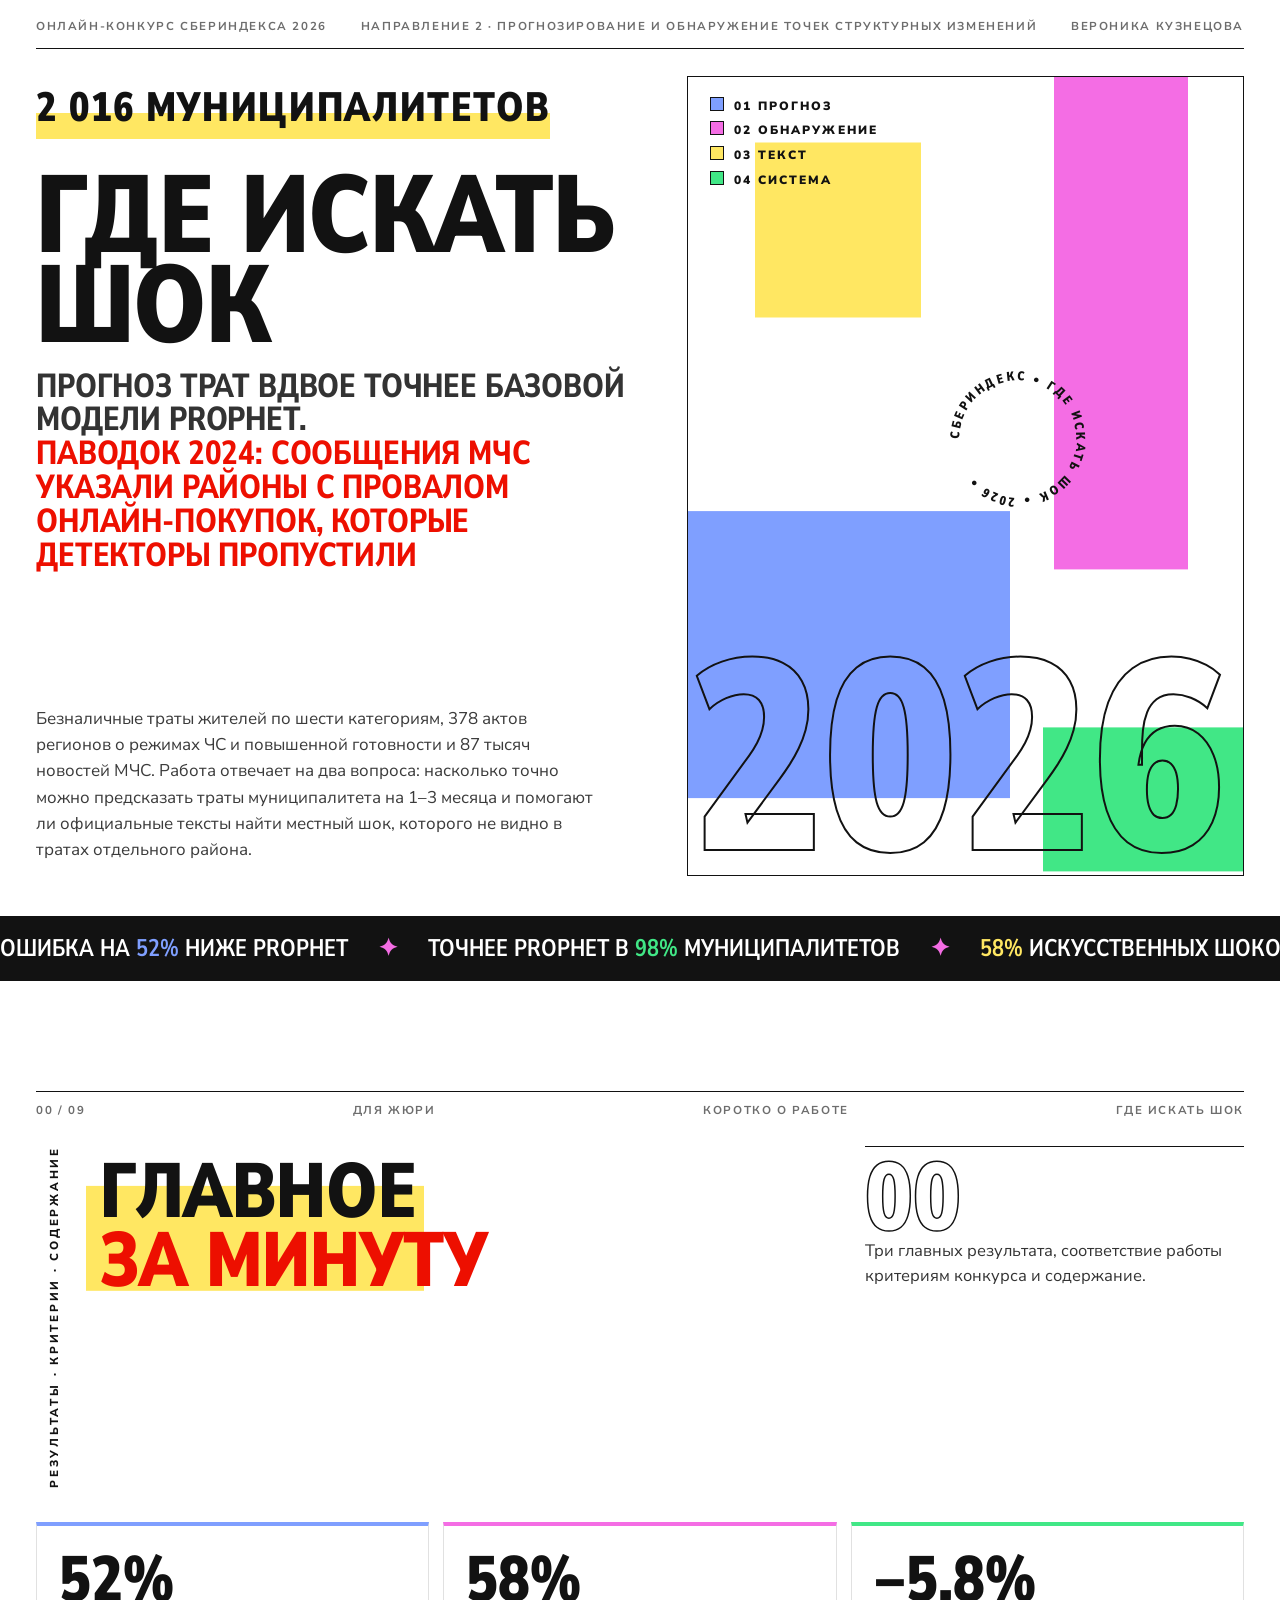
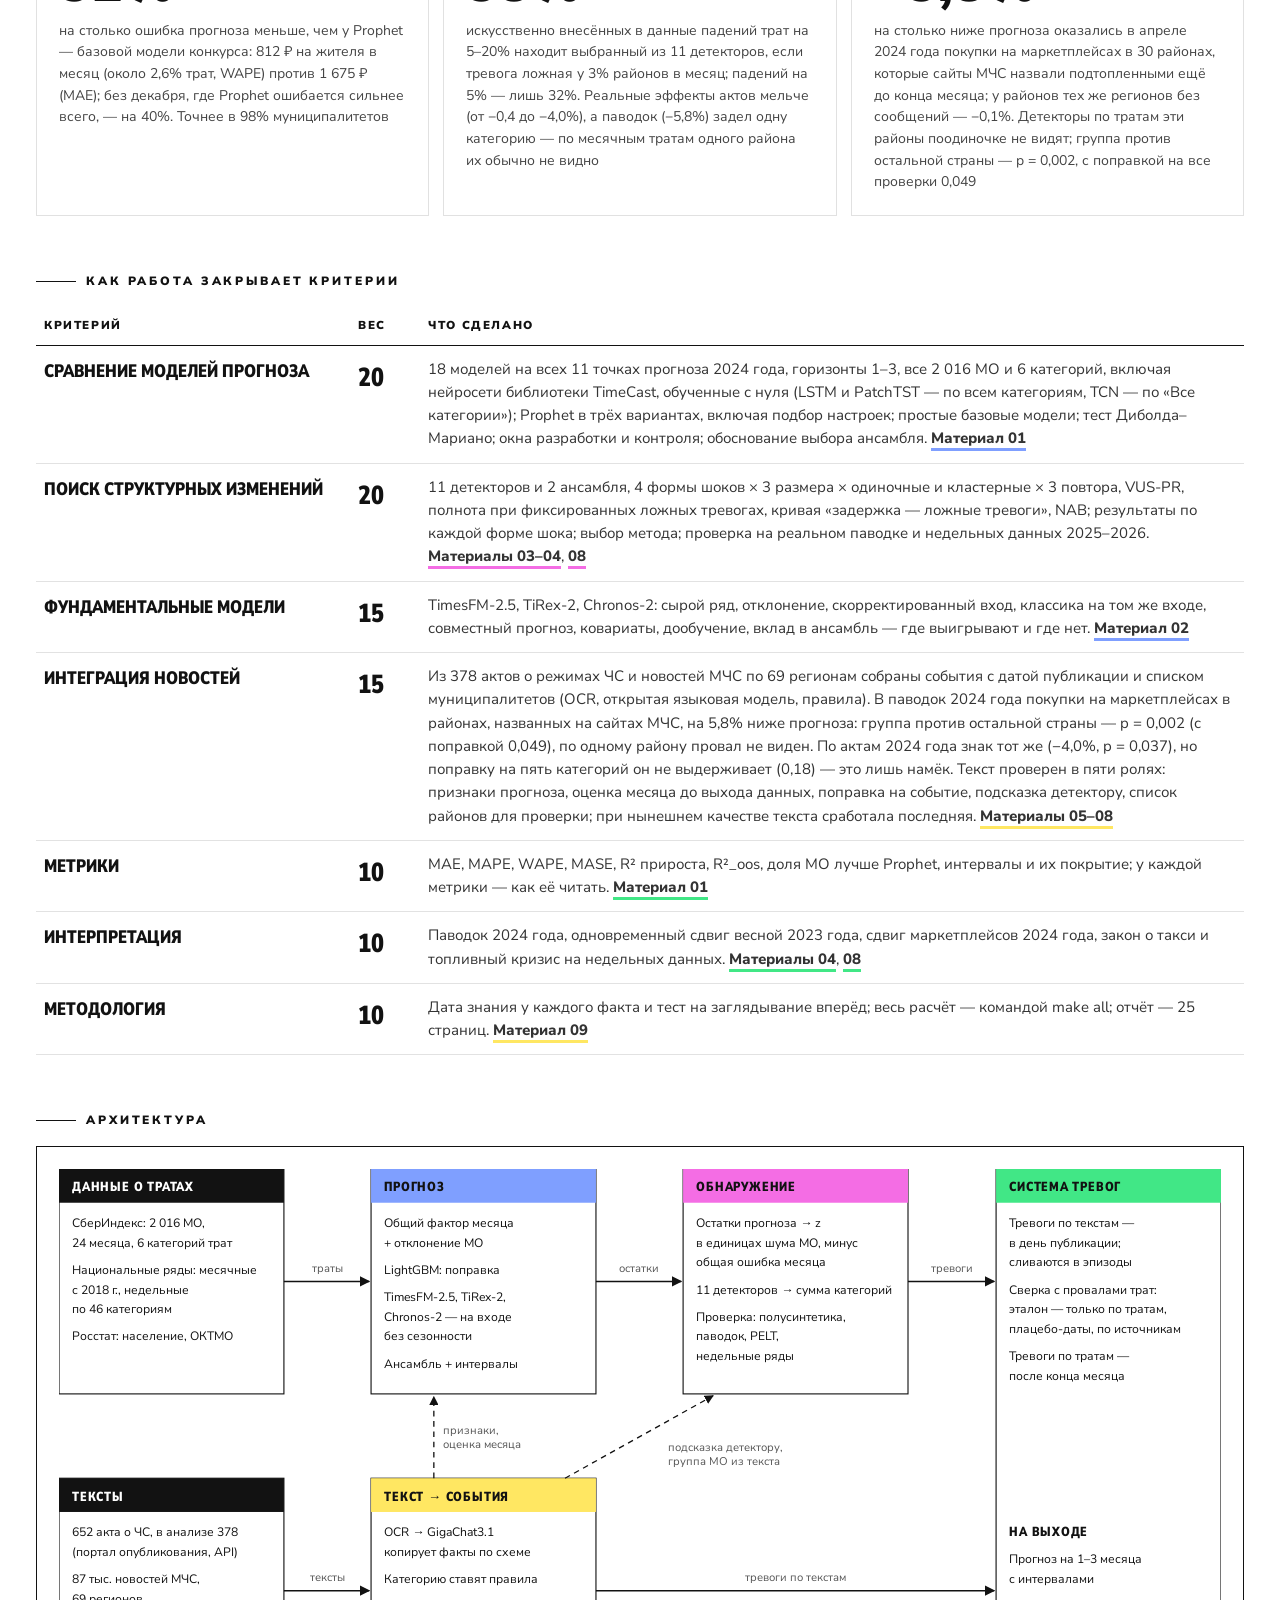
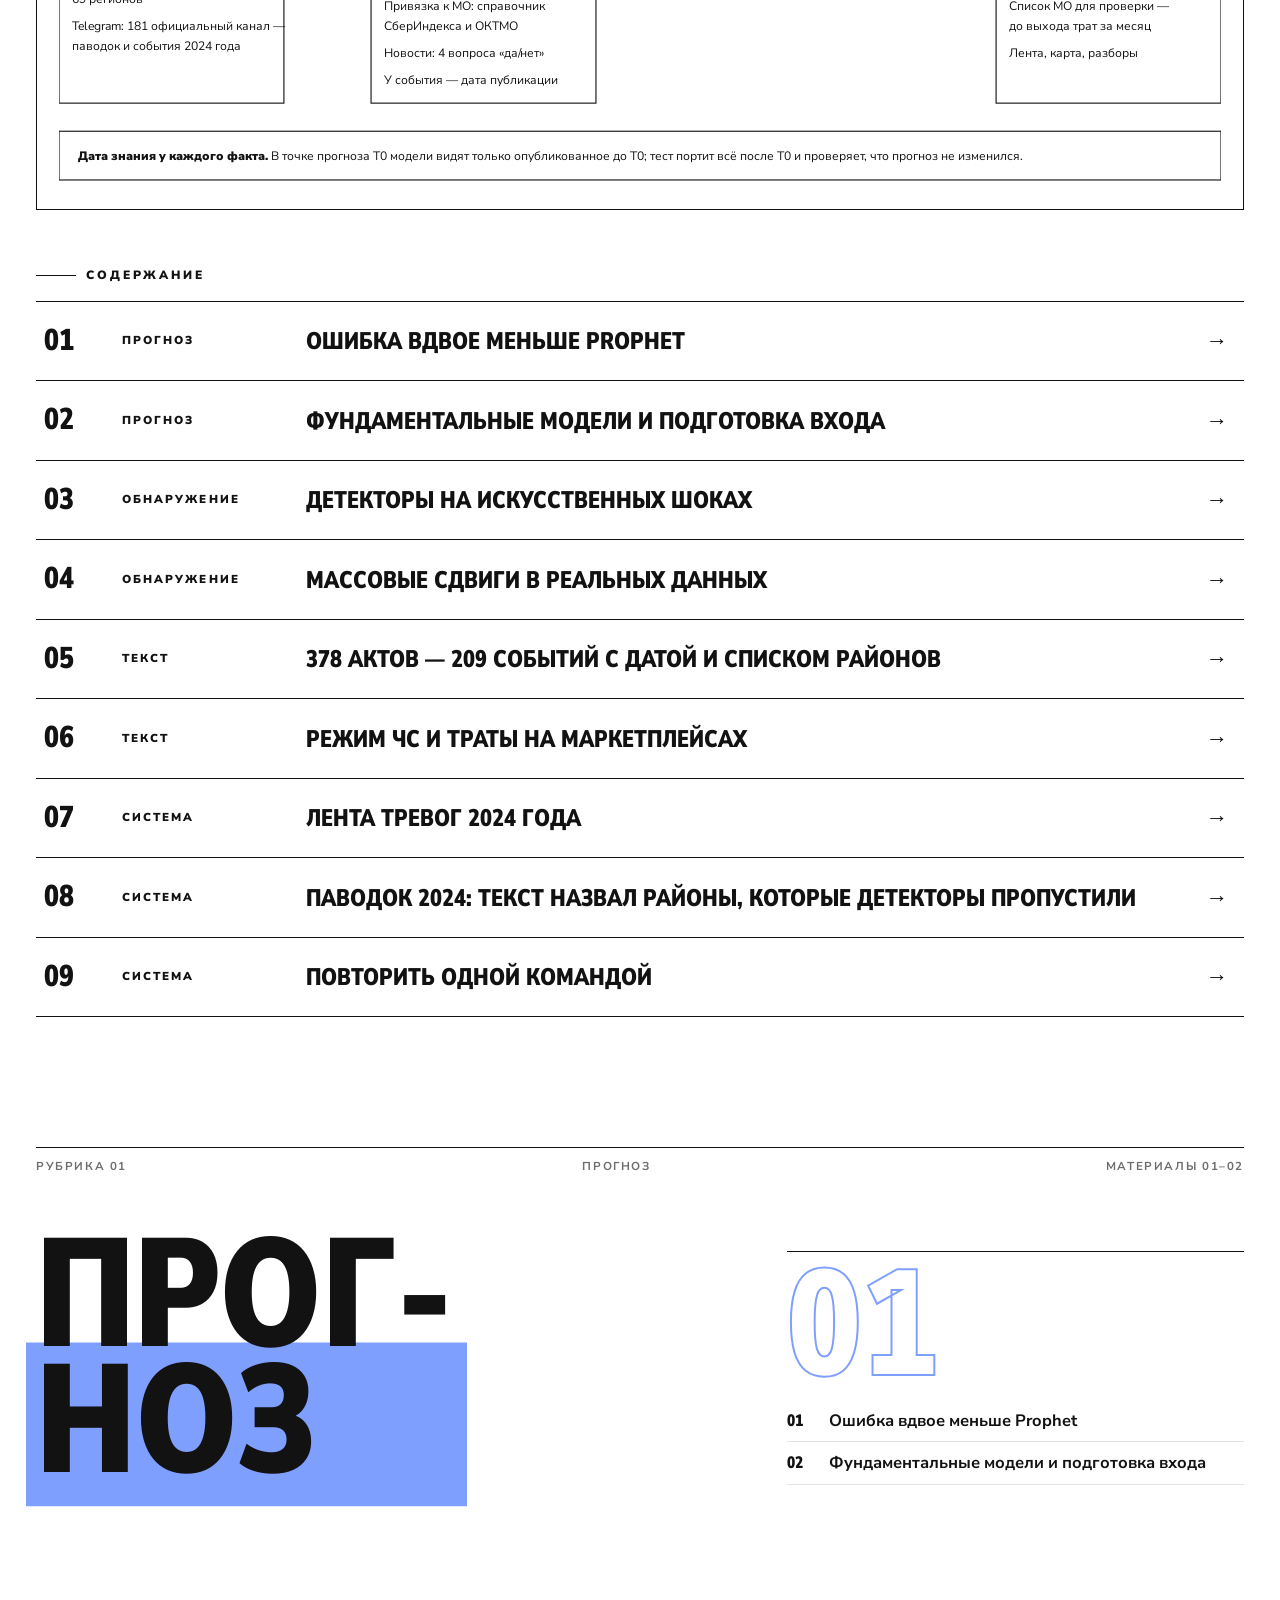
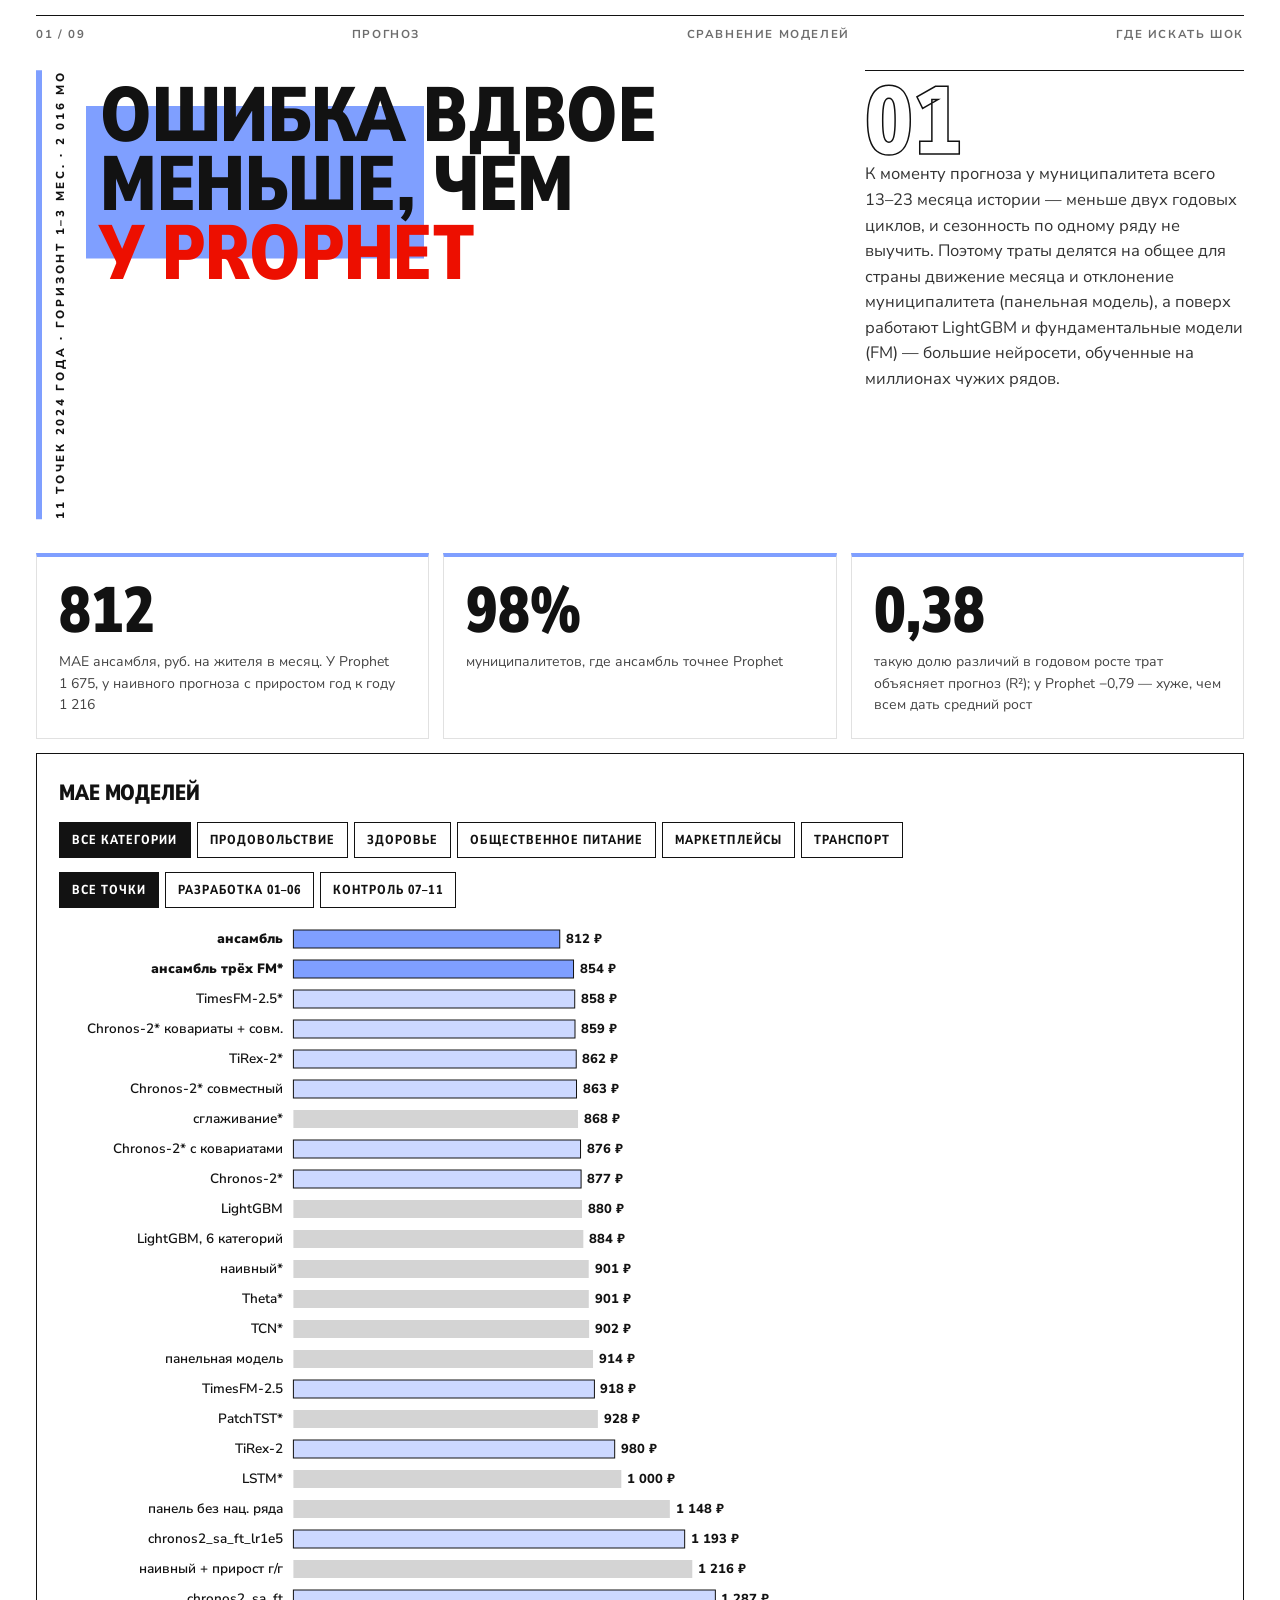
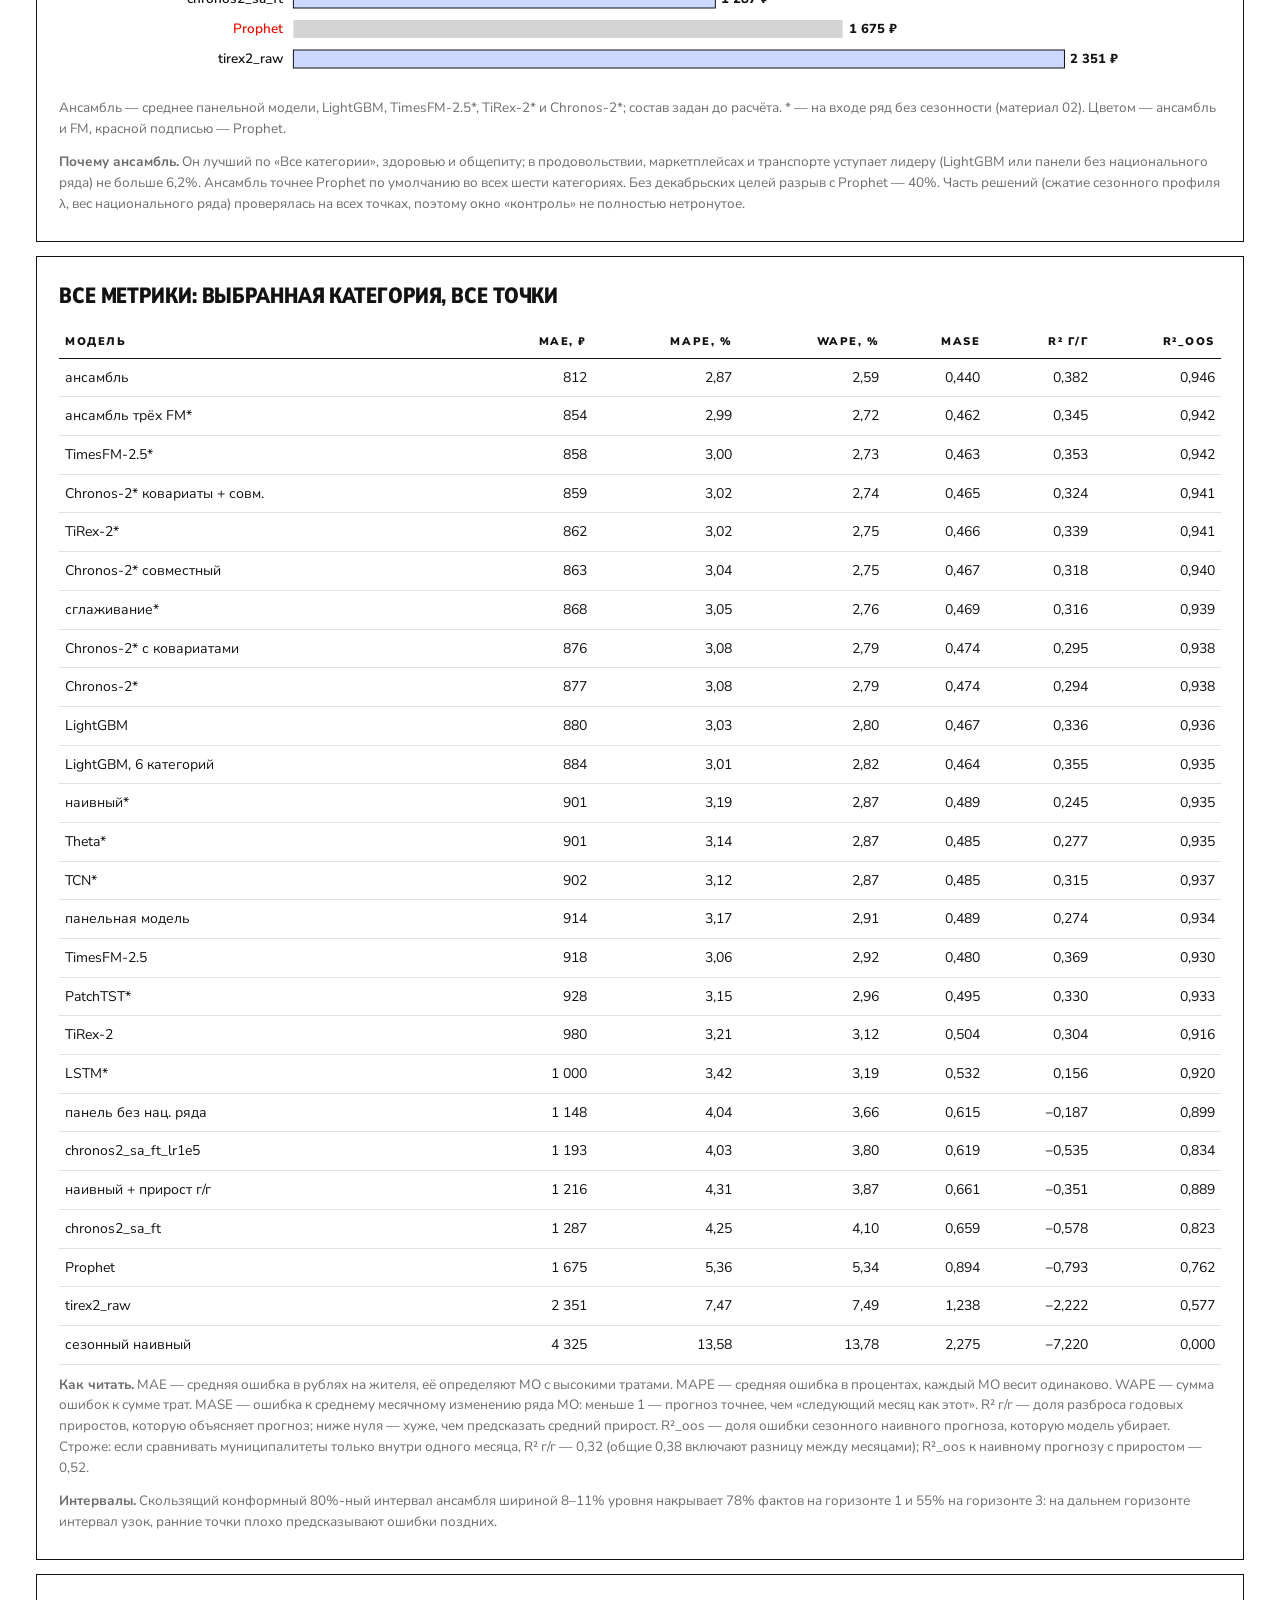
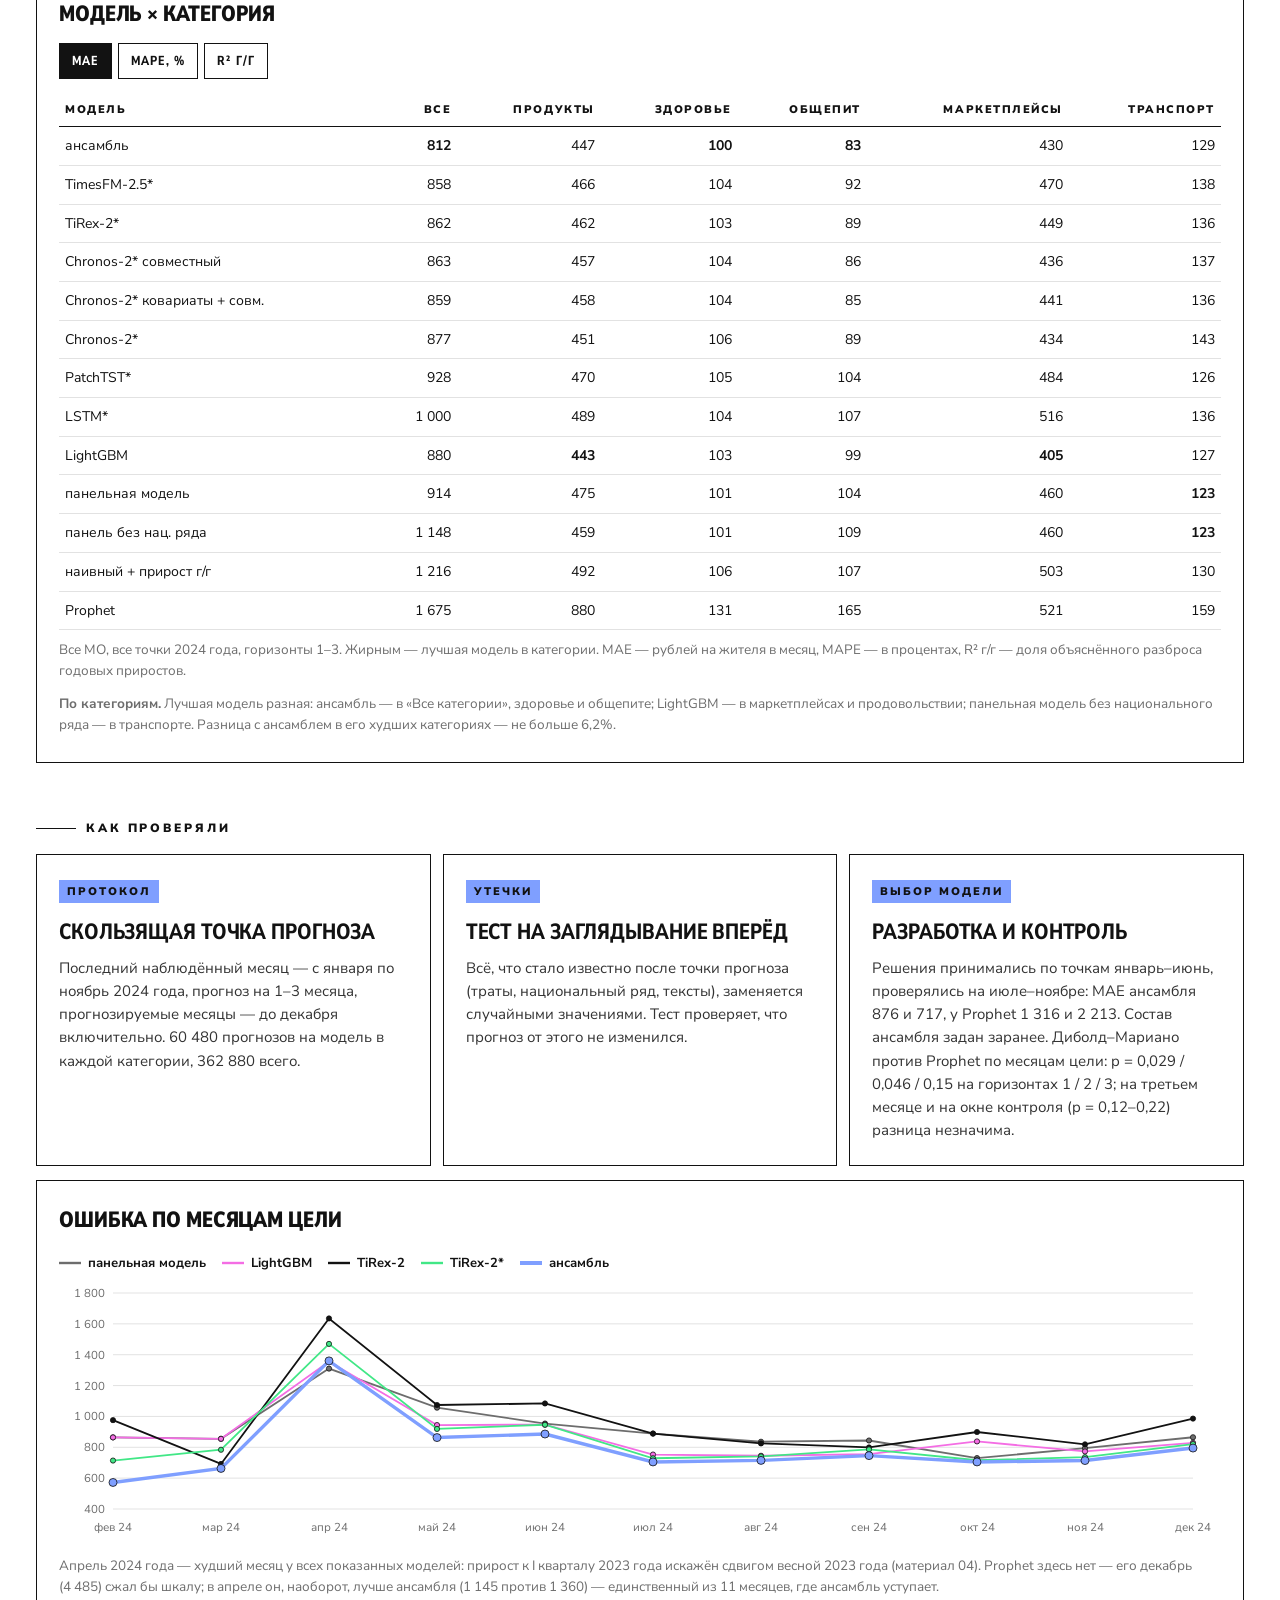
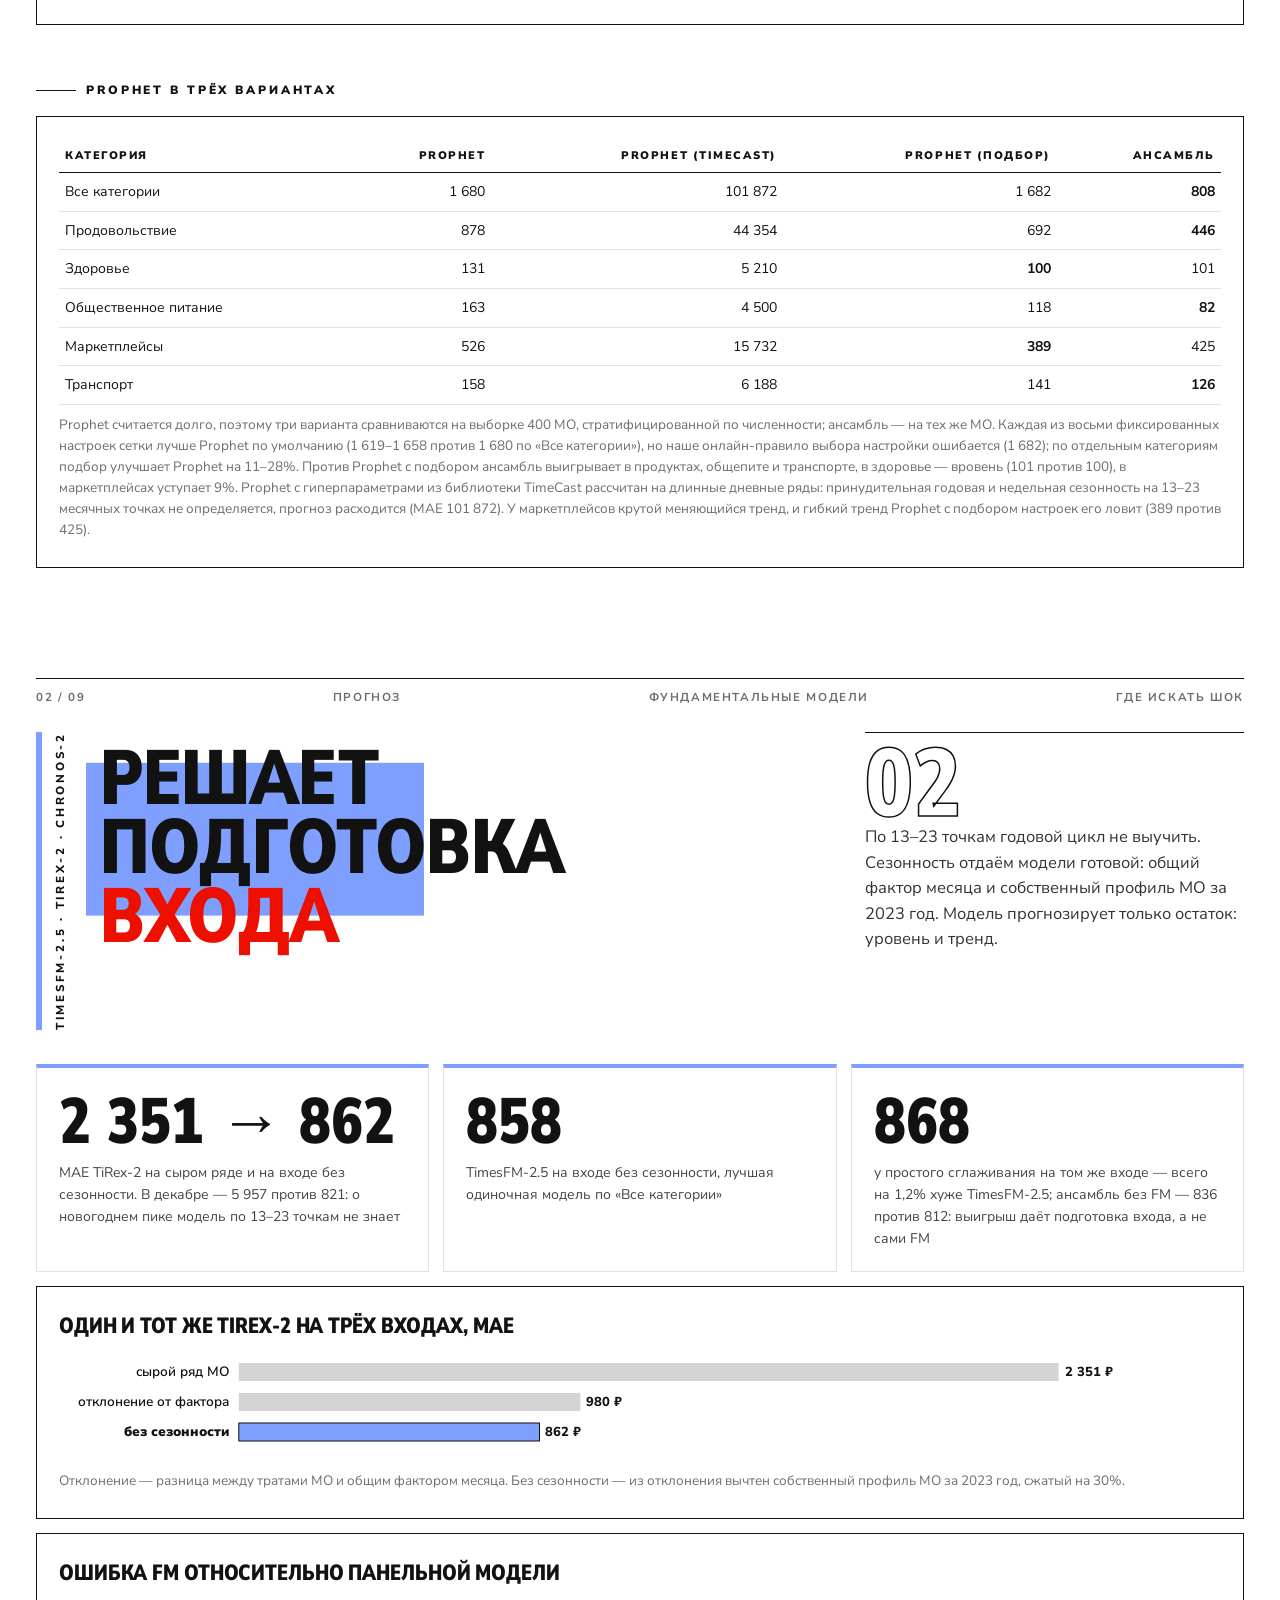
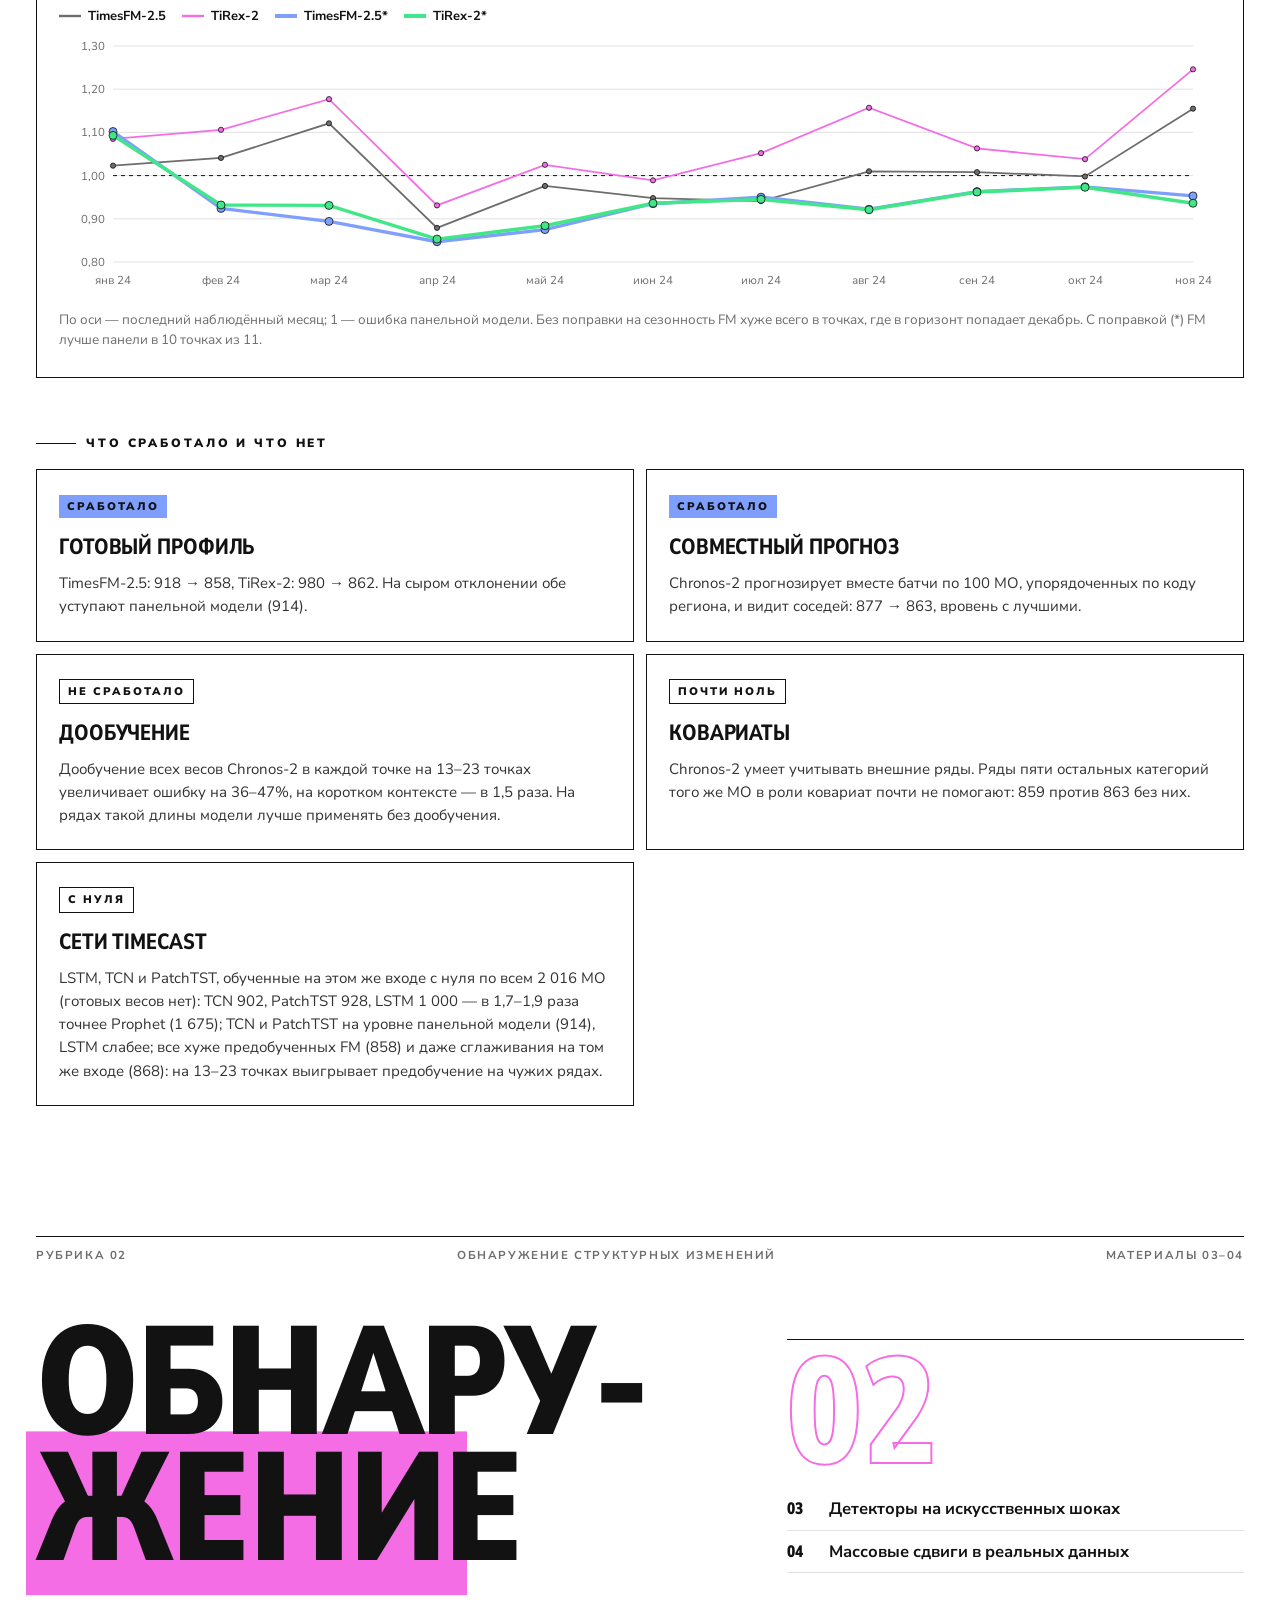
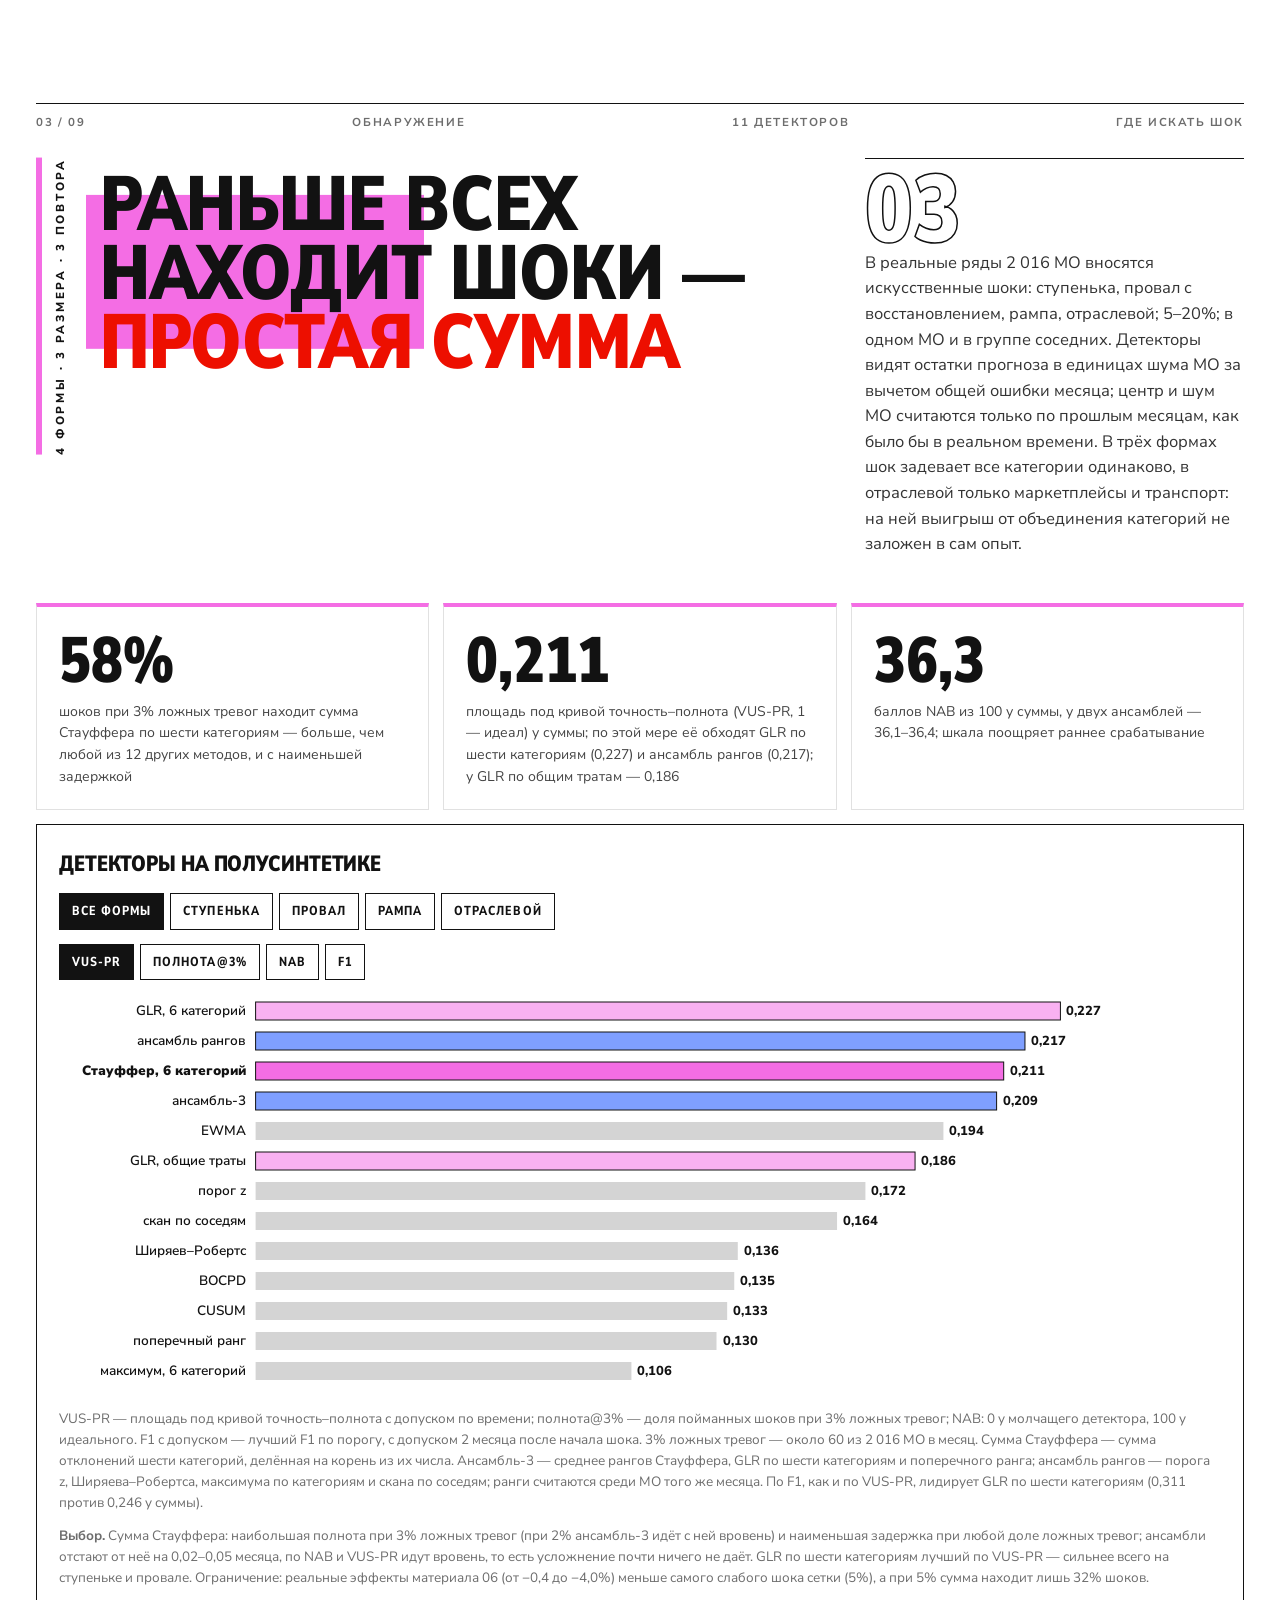
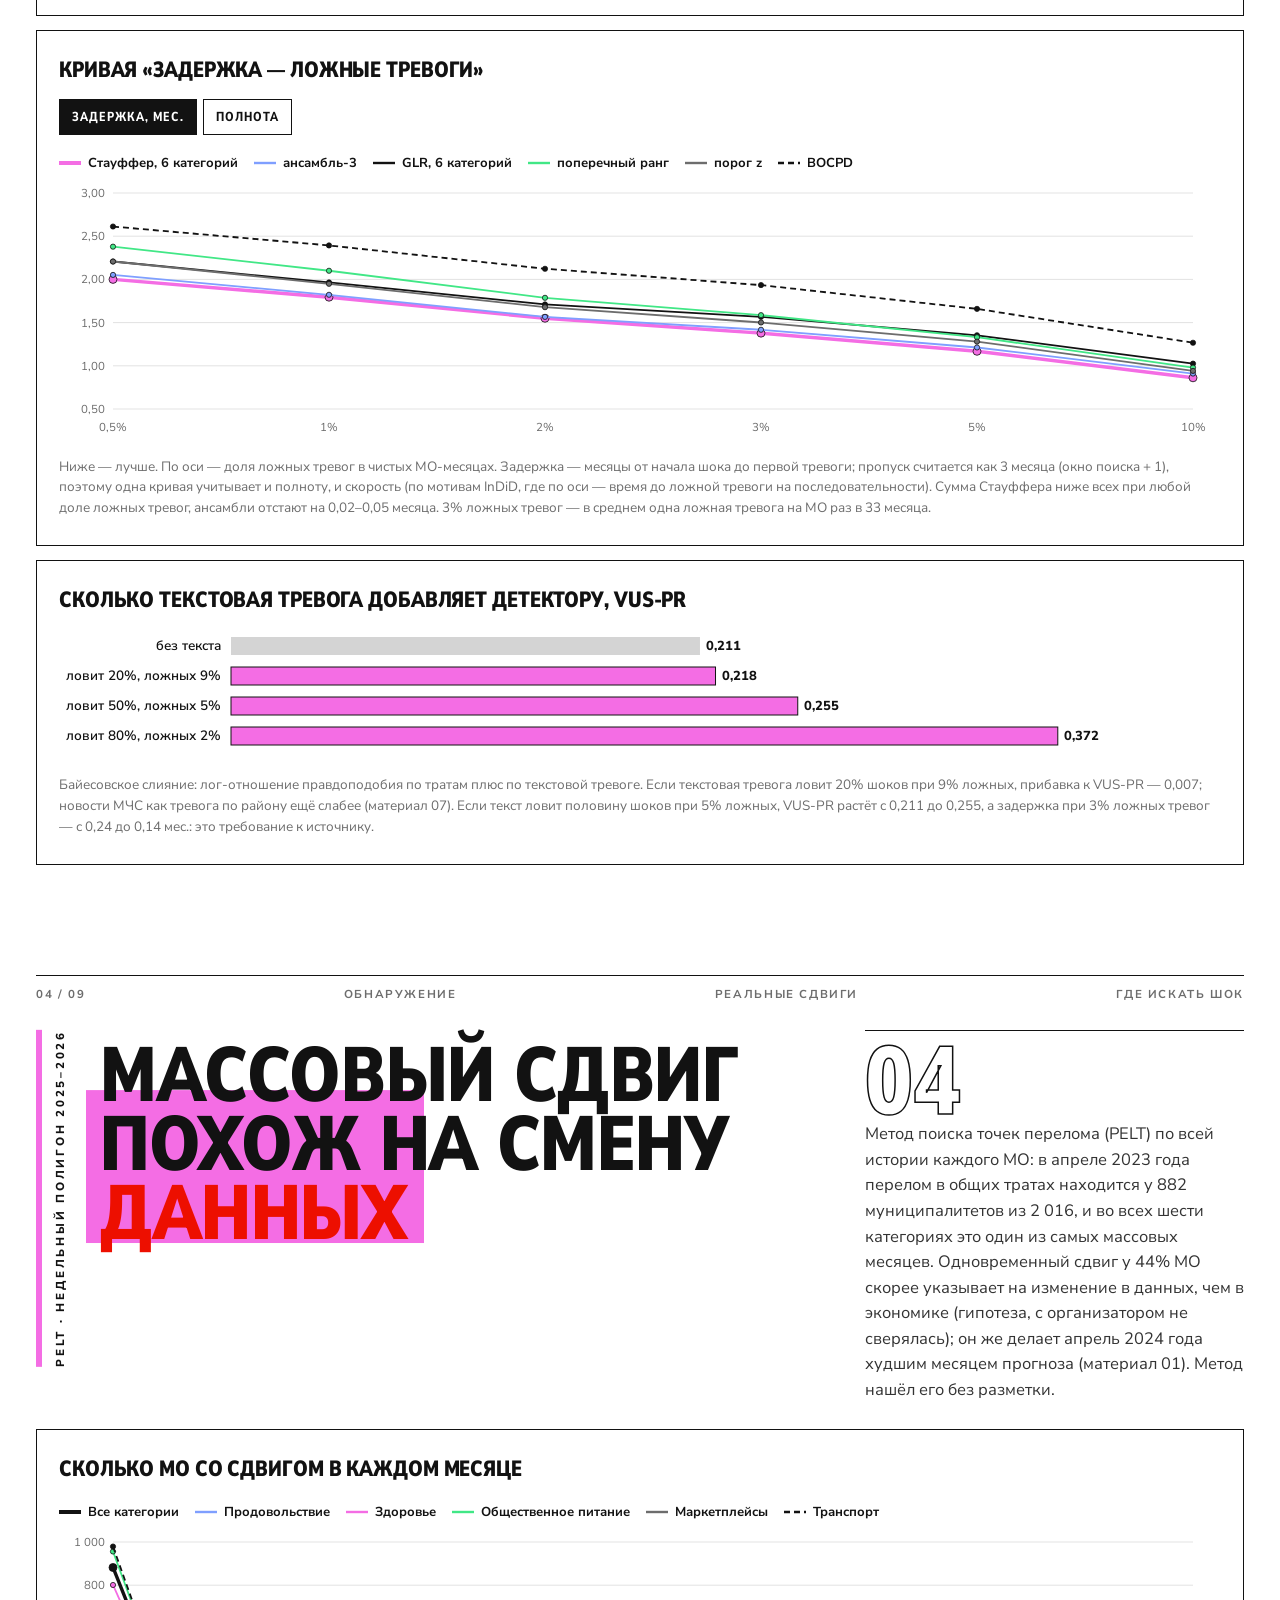
==== commit 05c377f9: "Бегущая строка на странице: две копии коротких фраз, чтобы слова не пропадали и строка двигалась без" ====
--- a/site/index.html
+++ b/site/index.html
@@ -49,9 +49,10 @@
 @media(max-width:1000px){.cover-grid{grid-template-columns:1fr;height:auto;min-height:0}.cv-art{min-height:420px}.cv-lead{margin-top:24px}}
 /* тикер, бейдж */
 .ticker{background:var(--ink);color:#fff;overflow:hidden;margin-top:40px}
-.tk-in{display:flex;gap:30px;width:max-content;padding:14px 0;animation:marquee 38s linear infinite;font-stretch:75%;text-transform:uppercase;font-size:24px;font-weight:700;white-space:nowrap}
+.tk-in{display:flex;width:max-content;padding:14px 0;animation:marquee 30s linear infinite;will-change:transform;font-stretch:75%;text-transform:uppercase;font-size:24px;font-weight:700;white-space:nowrap}
 .tk-in b{color:var(--yellow)}.tk-in em{font-style:normal;color:var(--green)}.tk-in u{text-decoration:none;color:var(--blue)}.tk-in i{font-style:normal;color:var(--pink)}
-@keyframes marquee{to{transform:translateX(-33.333%)}}
+.tk-in>*{margin-right:30px}
+@keyframes marquee{to{transform:translateX(-50%)}}
 .badge{width:150px;height:150px;animation:spin 18s linear infinite}
 .badge text{font-size:17px;font-weight:900;letter-spacing:.2em;font-stretch:75%}
 @keyframes spin{to{transform:rotate(360deg)}}
@@ -736,8 +737,10 @@
     $("#toc").outerHTML = items.map(function (t, i) { return '<li class="' + t[4] + '" style="--d:' + i + '"><a href="#' + t[3] + '"><span class="n">' + t[0] + '</span><span class="r">' + t[1] + '</span><span class="t">' + t[2] + '</span><span class="ar">→</span></a></li>'; }).join("");
   }
   function renderTicker(N) {
-    var one = '<span>ошибка на <u>' + N.vs_prophet + '%</u> ниже Prophet</span><i>✦</i><span>точнее Prophet в <em>' + N.better_share + '%</em> муниципалитетов</span><i>✦</i><span><b>' + N.sel_rec + '%</b> искусственных шоков ловит выбранный детектор при 3% ложных тревог</span><i>✦</i><span><b>378</b> актов о ЧС</span><i>✦</i><span><u>87 тысяч</u> новостей МЧС</span><i>✦</i><span><b>' + N.fl_site_mp_med + '%</b> к прогнозу — онлайн-покупки в районах, названных на сайтах МЧС в паводок</span><i>✦</i>';
-    $("#ticker").innerHTML = one + one + one;
+    var one = '<span>ошибка на <u>' + N.vs_prophet + '%</u> ниже Prophet</span><i>✦</i><span>точнее Prophet в <em>' + N.better_share + '%</em> муниципалитетов</span><i>✦</i><span><b>' + N.sel_rec + '%</b> искусственных шоков ловит детектор</span><i>✦</i><span><b>378</b> актов о ЧС</span><i>✦</i><span><u>87 тысяч</u> новостей МЧС</span><i>✦</i><span><b>' + N.fl_site_mp_med + '%</b> к прогнозу — покупки в районах, названных МЧС в паводок</span><i>✦</i>';
+    // две одинаковые половины: сдвиг на ровно половину ширины даёт бесшовный повтор; строка короче предела ширины
+    // анимируемого слоя в браузерах (около 8 тыс. пикселей), иначе часть слов не рисуется
+    $("#ticker").innerHTML = one + one;
   }
 
   // ---------- прогноз ----------
